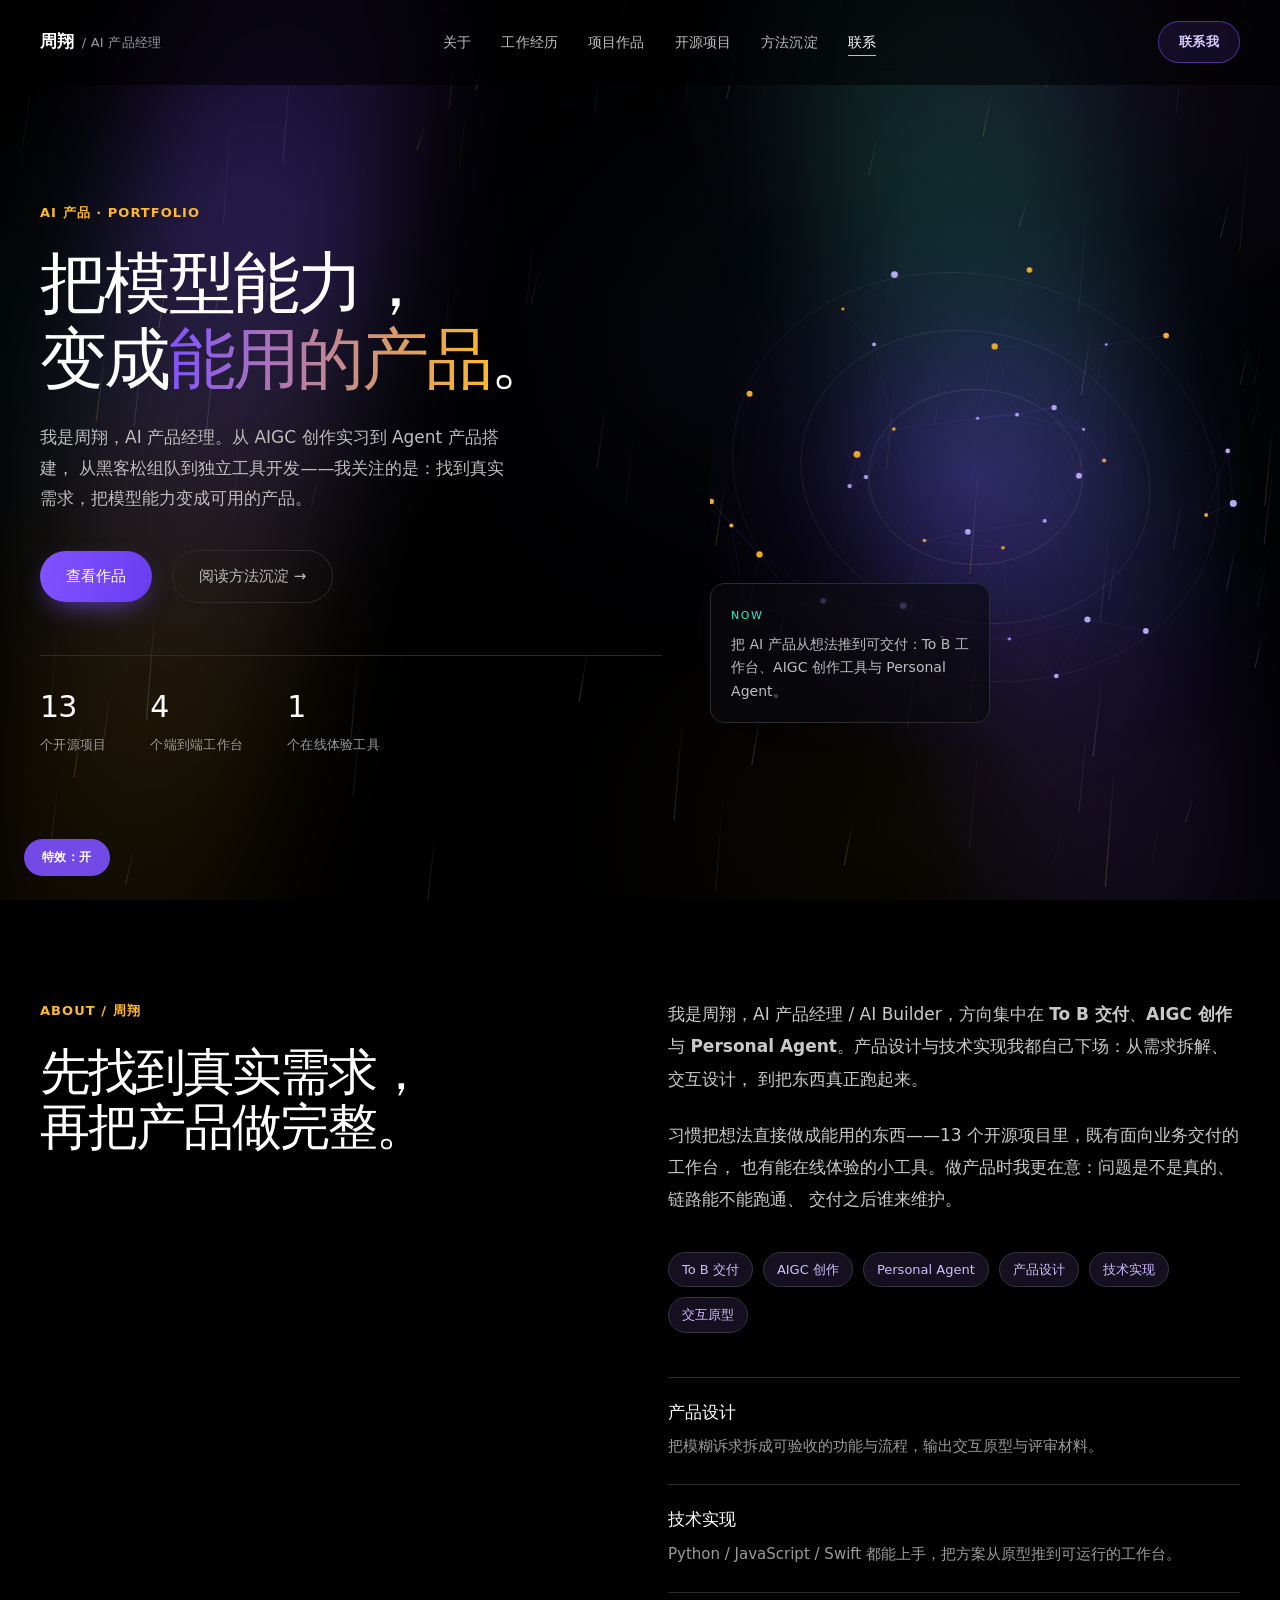
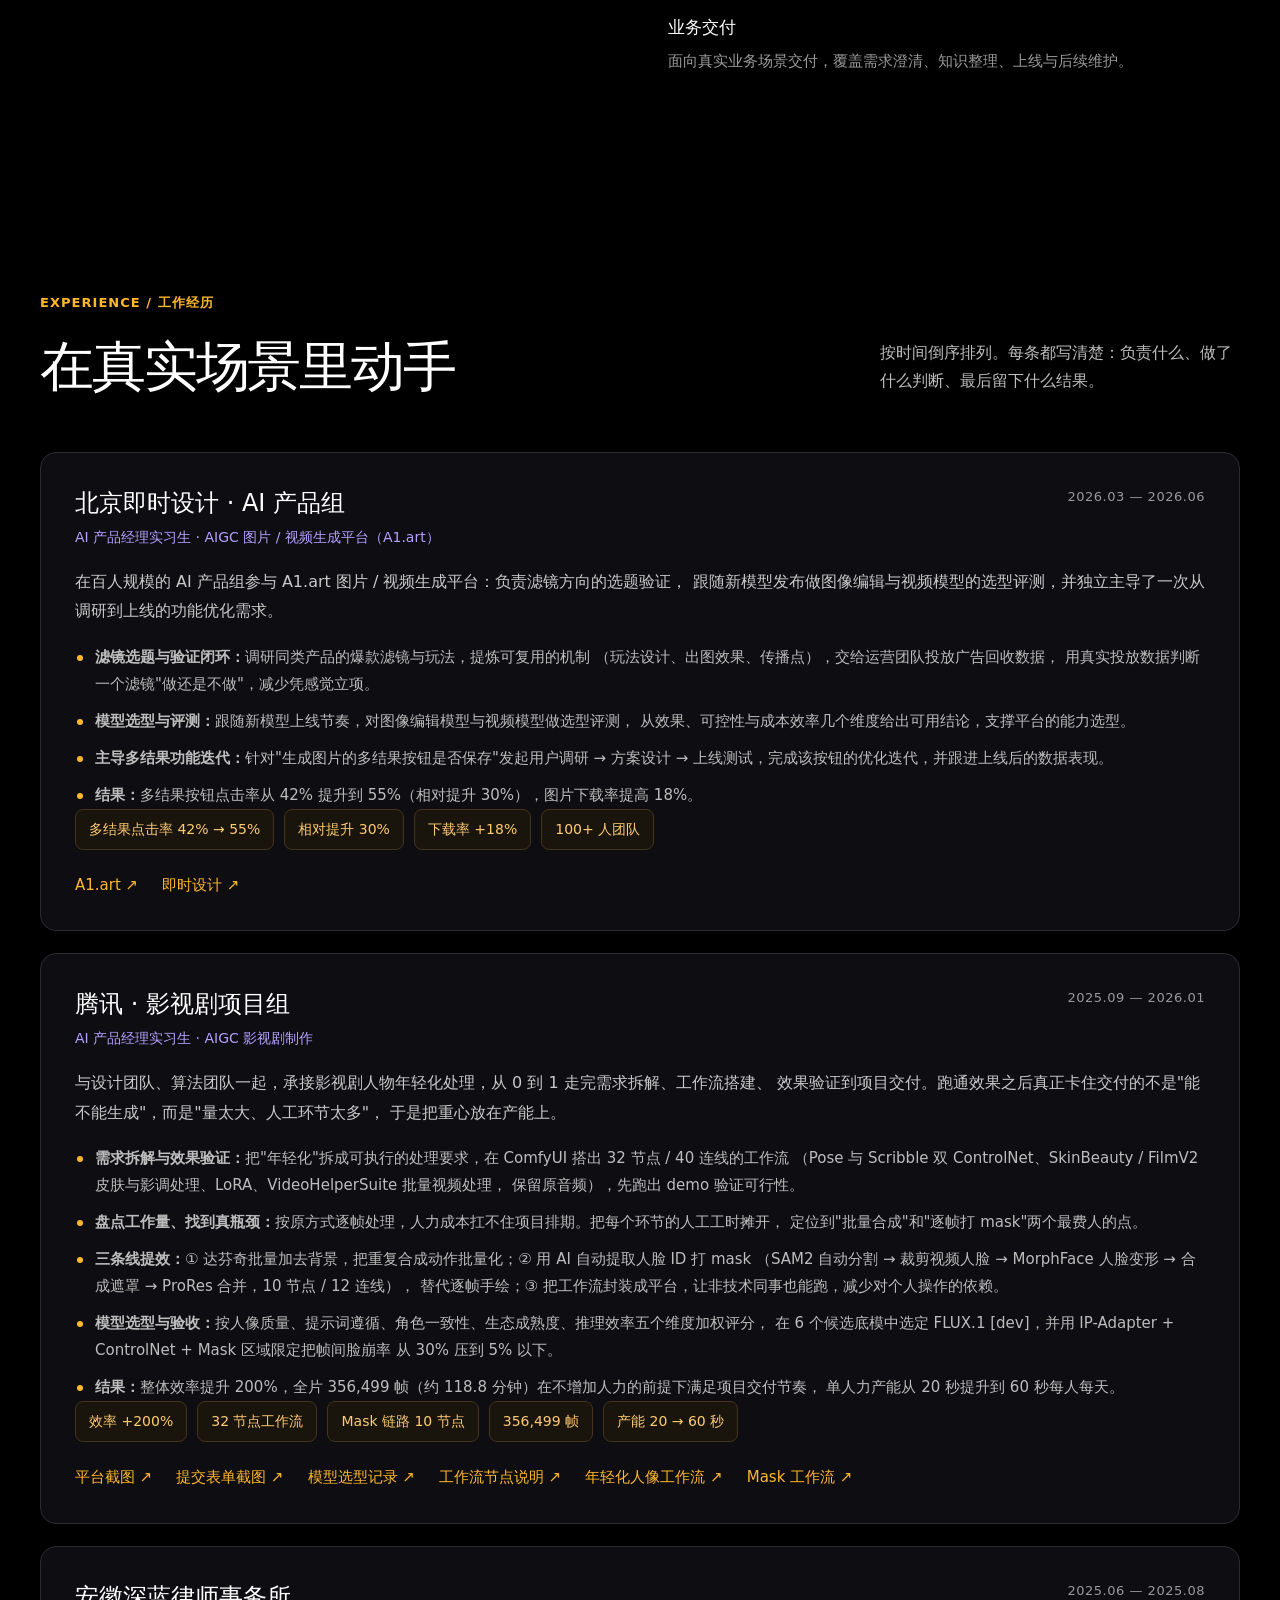
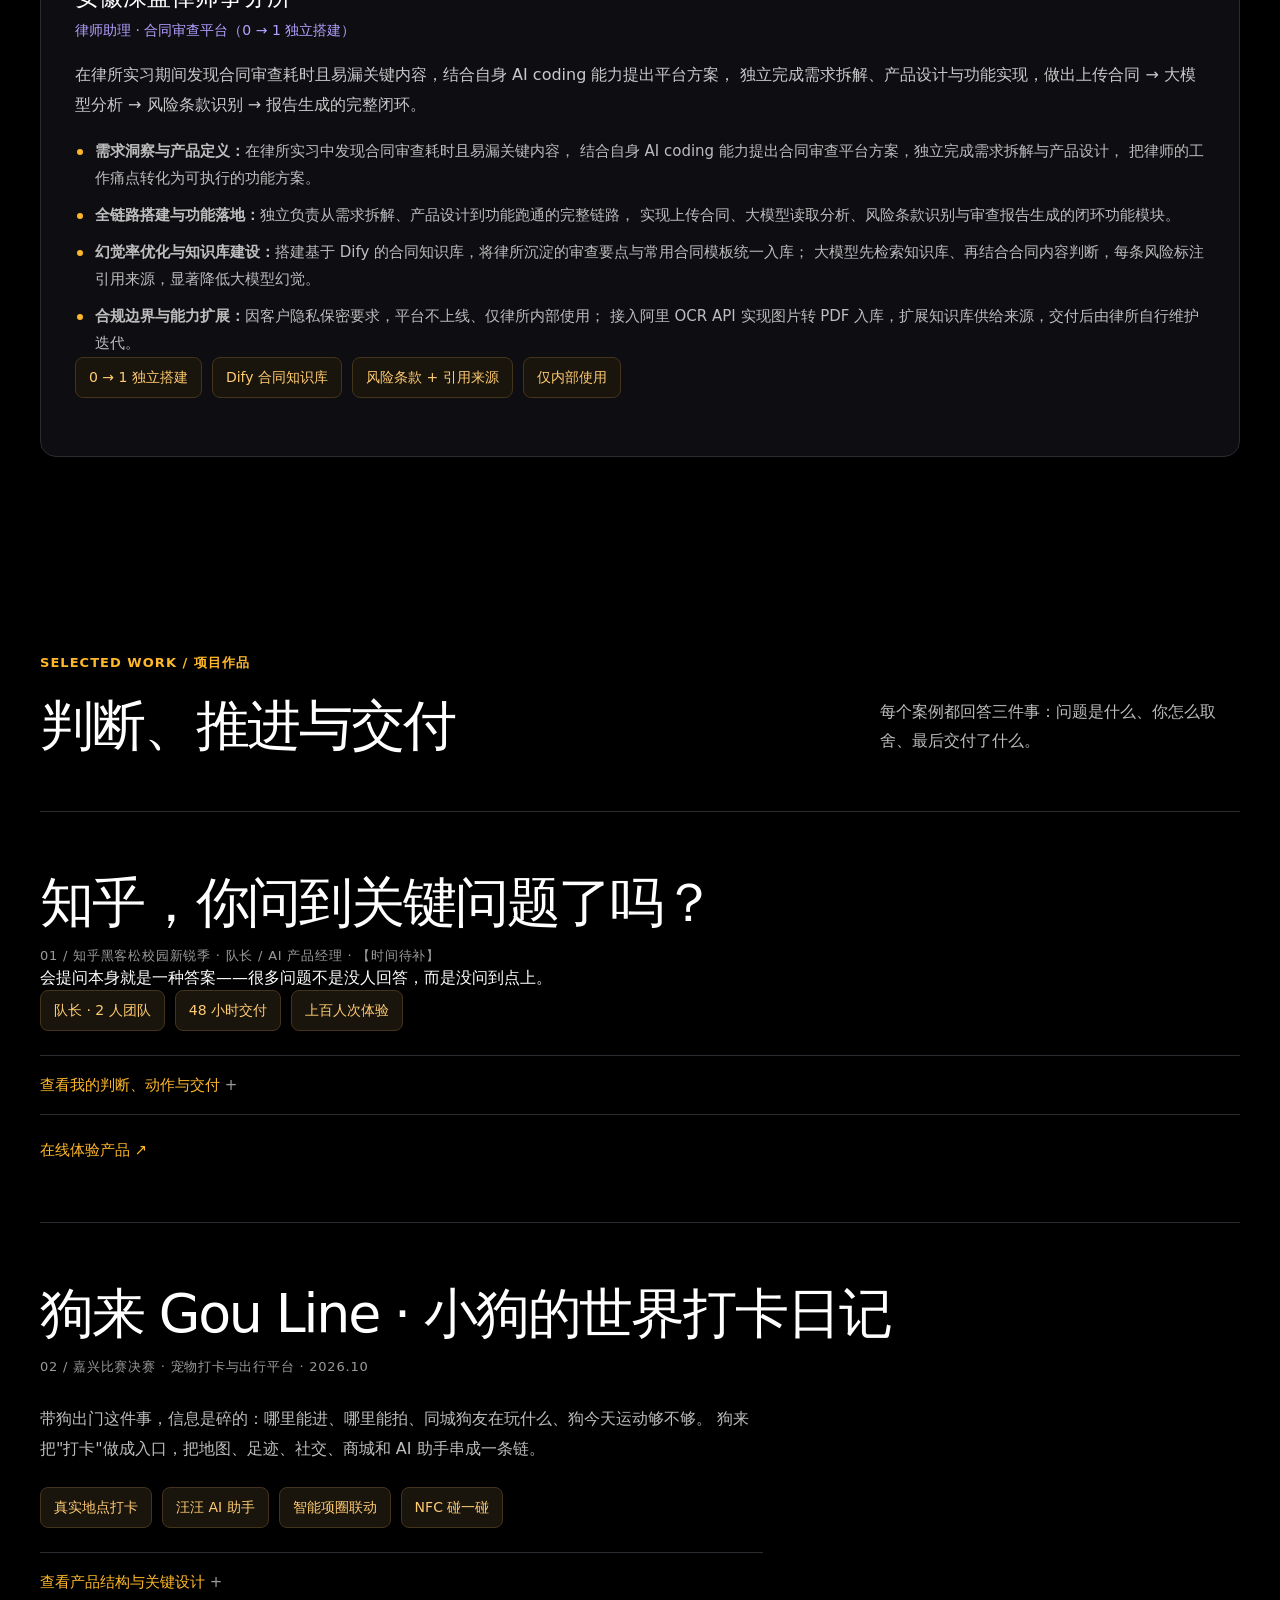
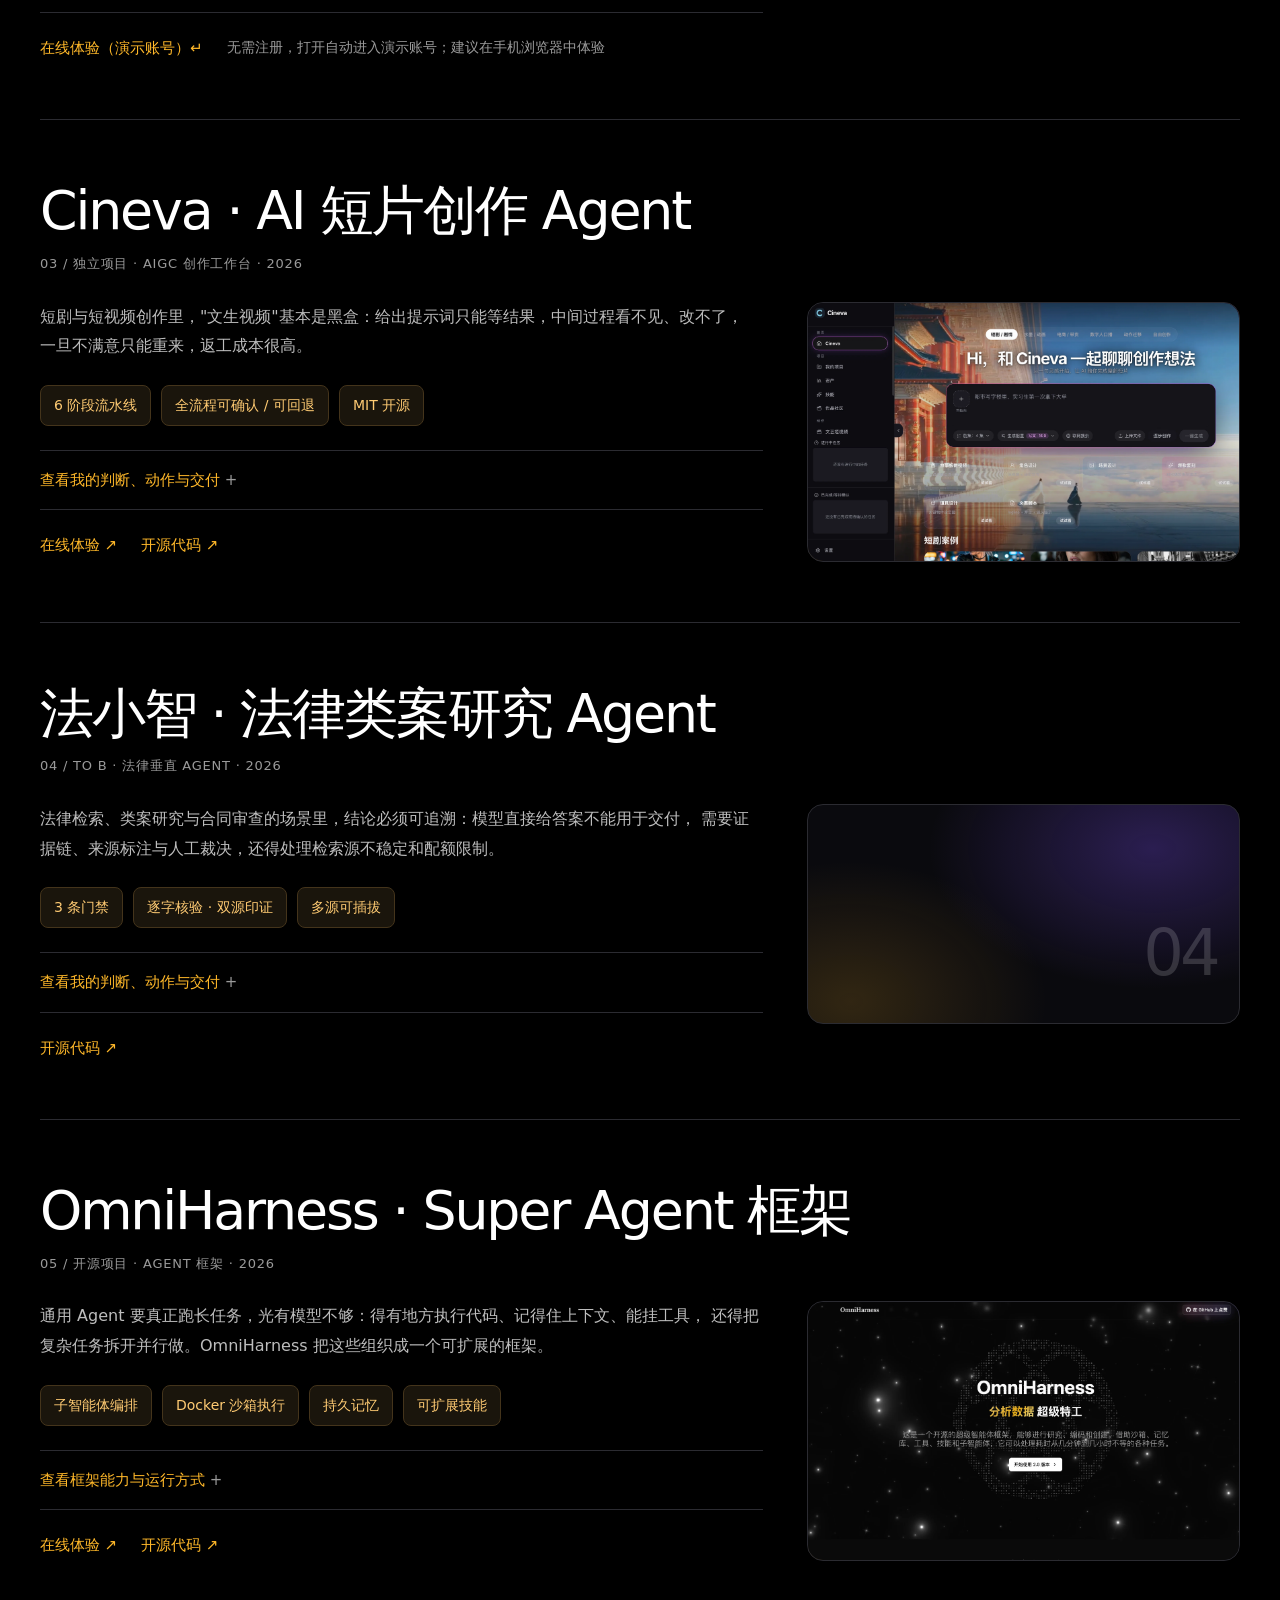
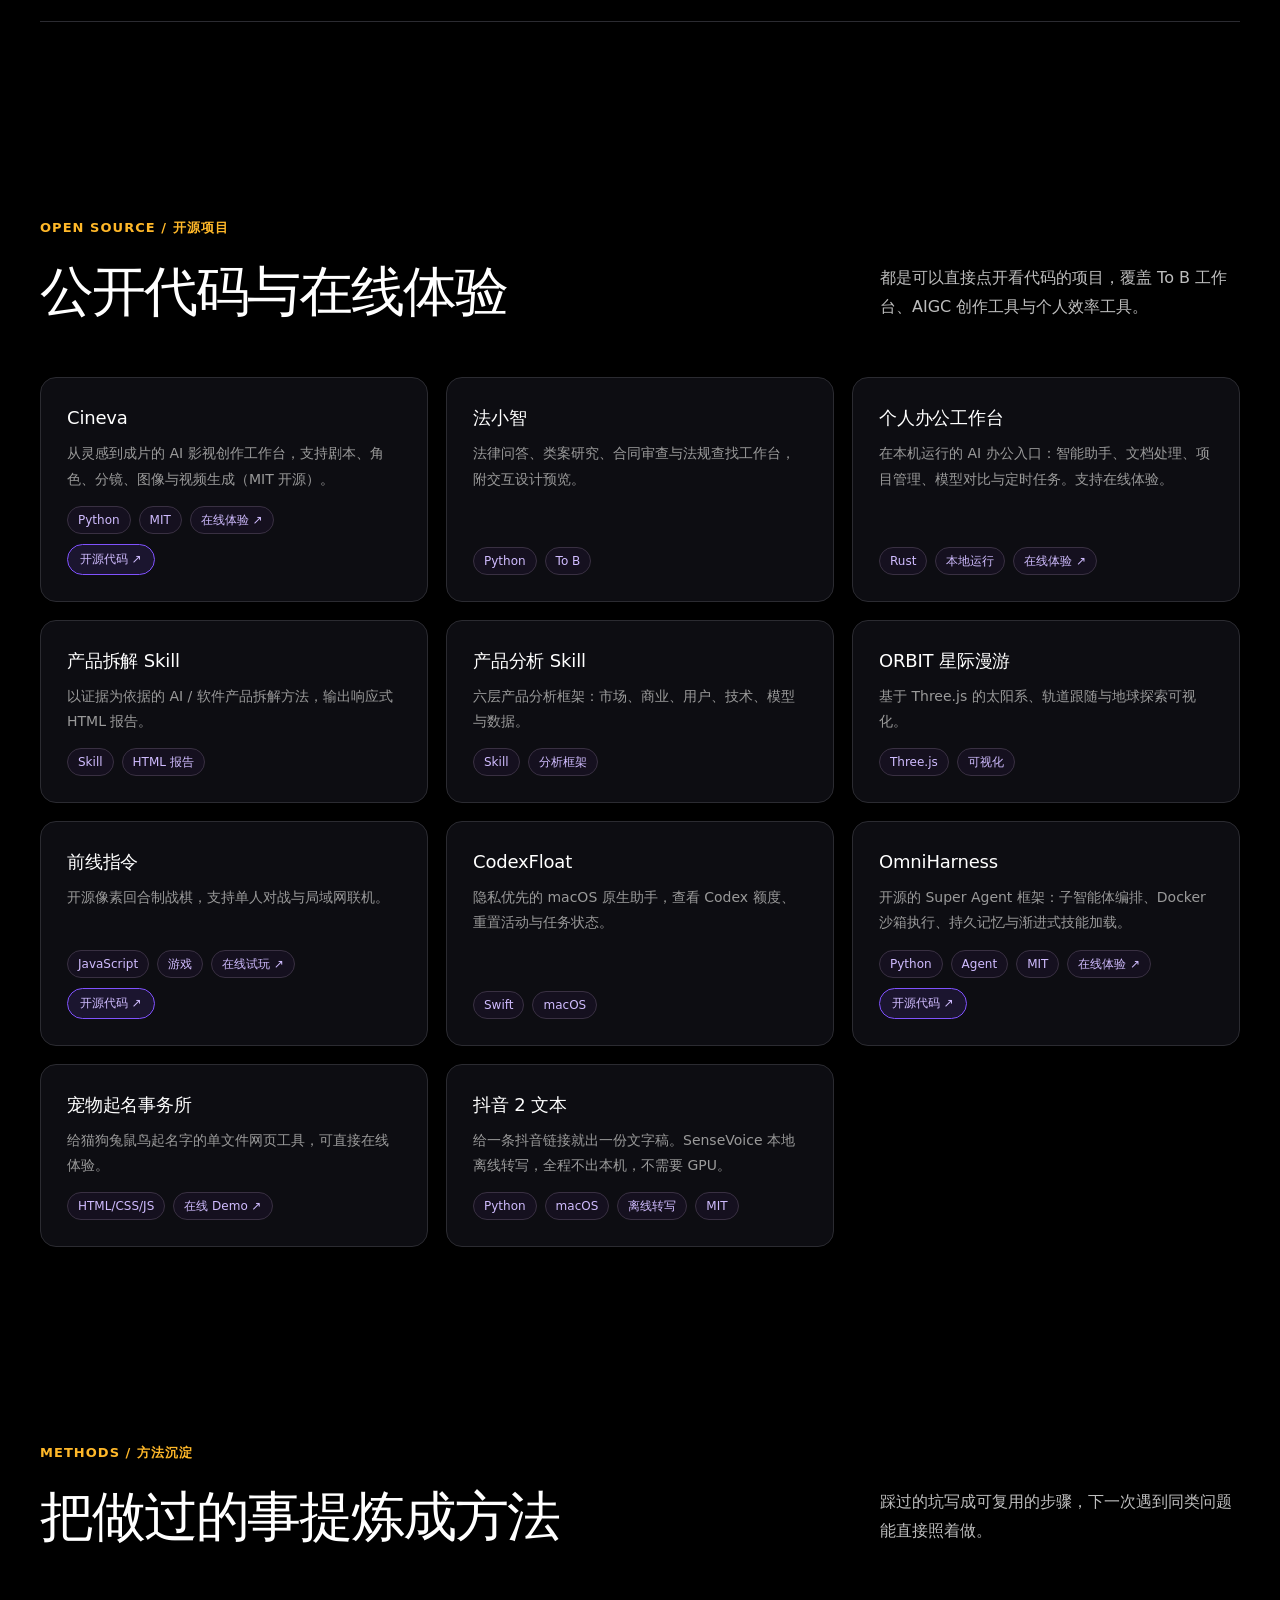
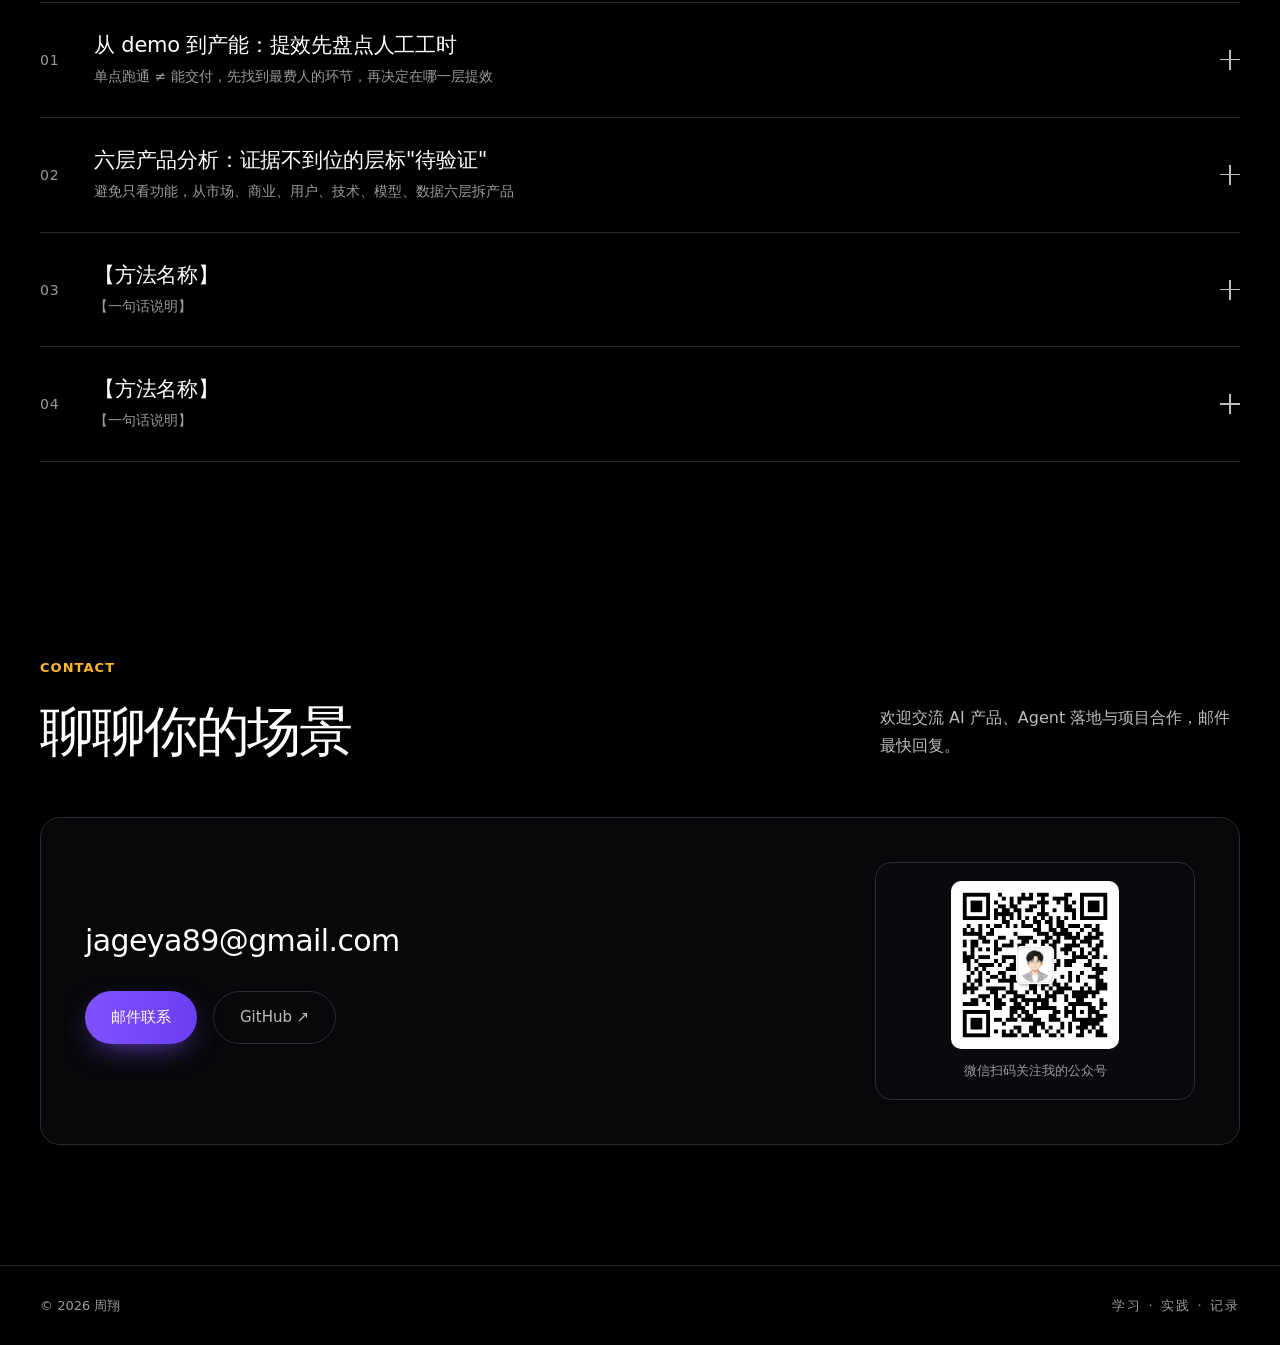
==== index.html @ 7b285800 "Cineva：接入线上体验地址并补充工作台截图 - 新增 assets/img/cineva-studio.webp（Cineva 工作台真实界面图） - 案例 03：空占位框替换为截图，链接增加「在" ====
<!DOCTYPE html>
<html lang="zh-CN">
<head>
<meta charset="UTF-8">
<meta name="viewport" content="width=device-width, initial-scale=1.0">
<!-- ↓ 替换：搜索引擎/分享卡片上的描述 -->
<meta name="description" content="周翔，AI 产品经理。腾讯影视剧项目组实习（AI 影视剧人物年轻化），从 AIGC 创作到 Agent 产品搭建，关注找到真实需求，把模型能力变成可用的产品。">
<title>周翔 | AI 产品经理 · AI 产品落地</title>
<link rel="icon" href="assets/img/favicon.svg" type="image/svg+xml">
<link rel="stylesheet" href="assets/css/style.css">
</head>
<body>

<!-- 背景层：极光光晕 → 静态渐变 → 雨丝 → 鼠标光斑 -->
<canvas id="aurora-canvas" aria-hidden="true"></canvas>
<div class="bg-glow" aria-hidden="true"></div>
<canvas id="rain-canvas" aria-hidden="true"></canvas>
<div class="cursor-glow" aria-hidden="true"></div>

<div class="site">

  <!-- ==================== 顶部导航 ==================== -->
  <header class="site-header" id="site-header">
    <nav class="container nav">
      <a class="brand" href="#top">
        <span class="brand-name">周翔</span>
        <span class="brand-role">/ AI 产品经理</span>
      </a>

      <ul class="nav-links" id="nav-links">
        <li><a href="#about">关于</a></li>
        <li><a href="#experience">工作经历</a></li>
        <li><a href="#projects">项目作品</a></li>
        <li><a href="#opensource">开源项目</a></li>
        <li><a href="#notes">方法沉淀</a></li>
        <li><a href="#contact">联系</a></li>
      </ul>

      <a class="nav-cta" href="#contact">联系我</a>

      <button class="menu-toggle" id="menu-toggle" aria-label="打开菜单" aria-expanded="false">
        <span></span><span></span><span></span>
      </button>
    </nav>
  </header>

  <main class="container" id="top">

    <!-- ==================== 首屏 ==================== -->
    <section class="hero">
      <div class="hero-copy">
        <!-- ↓ 替换：小标签，一般写你的方向 -->
        <span class="eyebrow">AI 产品 · PORTFOLIO</span>

        <!-- ↓ 替换：主标题。用 <span class="grad"> 包住想强调的词 -->
        <h1 class="display">把模型能力，<br>变成<span class="grad">能用的产品</span>。</h1>

        <!-- ↓ 替换：一句话自我介绍（3 行以内最好） -->
        <p class="lead">
          我是周翔，AI 产品经理。从 AIGC 创作实习到 Agent 产品搭建，
          从黑客松组队到独立工具开发——我关注的是：找到真实需求，把模型能力变成可用的产品。
        </p>

        <div class="hero-actions">
          <a class="btn btn-primary" href="#projects">查看作品</a>
          <a class="btn btn-ghost" href="#notes">阅读方法沉淀 →</a>
        </div>

        <dl class="hero-stats">
          <div><dt>13</dt><dd>个开源项目</dd></div>
          <div><dt>4</dt><dd>个端到端工作台</dd></div>
          <div><dt>1</dt><dd>个在线体验工具</dd></div>
        </dl>

      </div>

      <div class="hero-visual">
        <canvas id="hero-canvas" aria-label="动态装饰图形"></canvas>
        <div class="hero-card">
          <span class="hero-card-label">Now</span>
          <p>把 AI 产品从想法推到可交付：To B 工作台、AIGC 创作工具与 Personal Agent。</p>
        </div>
      </div>
    </section>

    <!-- ==================== 关于 ==================== -->
    <section id="about" class="section">
      <div class="about-grid">
        <div>
          <span class="eyebrow">About / 周翔</span>
          <h2 class="display">先找到真实需求，<br>再把产品做完整。</h2>
        </div>

        <div class="about-body">
          <!-- ↓ 替换：2–3 段自我介绍 -->
          <p>
            我是周翔，AI 产品经理 / AI Builder，方向集中在 <strong>To B 交付</strong>、<strong>AIGC 创作</strong>
            与 <strong>Personal Agent</strong>。产品设计与技术实现我都自己下场：从需求拆解、交互设计，
            到把东西真正跑起来。
          </p>
          <p>
            习惯把想法直接做成能用的东西——13 个开源项目里，既有面向业务交付的工作台，
            也有能在线体验的小工具。做产品时我更在意：问题是不是真的、链路能不能跑通、
            交付之后谁来维护。
          </p>

          <!-- ↓ 替换：技能标签 -->
          <div class="skill-tags">
            <span>To B 交付</span>
            <span>AIGC 创作</span>
            <span>Personal Agent</span>
            <span>产品设计</span>
            <span>技术实现</span>
            <span>交互原型</span>
          </div>

          <div class="about-items">
            <article class="about-item">
              <h3>产品设计</h3>
              <p>把模糊诉求拆成可验收的功能与流程，输出交互原型与评审材料。</p>
            </article>
            <article class="about-item">
              <h3>技术实现</h3>
              <p>Python / JavaScript / Swift 都能上手，把方案从原型推到可运行的工作台。</p>
            </article>
            <article class="about-item">
              <h3>业务交付</h3>
              <p>面向真实业务场景交付，覆盖需求澄清、知识整理、上线与后续维护。</p>
            </article>
          </div>
        </div>
      </div>
    </section>

    <!-- ==================== 工作经历 ==================== -->
    <section id="experience" class="section">
      <div class="section-heading">
        <div>
          <span class="eyebrow">Experience / 工作经历</span>
          <h2 class="display" id="experience-title">在真实场景里动手</h2>
        </div>
        <p>按时间倒序排列。每条都写清楚：负责什么、做了什么判断、最后留下什么结果。</p>
      </div>

      <div class="timeline">
        <!-- ↓ 复制一个 .experience-card 就是新增一段经历 -->


        <article class="experience-card reveal">
          <div class="experience-top">
            <div>
              <h3>北京即时设计 · AI 产品组</h3>
              <span class="role-label">AI 产品经理实习生 · AIGC 图片 / 视频生成平台（A1.art）</span>
            </div>
            <span class="period">2026.03 — 2026.06</span>
          </div>
          <p>
            在百人规模的 AI 产品组参与 A1.art 图片 / 视频生成平台：负责滤镜方向的选题验证，
            跟随新模型发布做图像编辑与视频模型的选型评测，并独立主导了一次从调研到上线的功能优化需求。
          </p>
          <ul class="bullet-list">
            <li><b>滤镜选题与验证闭环：</b>调研同类产品的爆款滤镜与玩法，提炼可复用的机制
              （玩法设计、出图效果、传播点），交给运营团队投放广告回收数据，
              用真实投放数据判断一个滤镜"做还是不做"，减少凭感觉立项。</li>
            <li><b>模型选型与评测：</b>跟随新模型上线节奏，对图像编辑模型与视频模型做选型评测，
              从效果、可控性与成本效率几个维度给出可用结论，支撑平台的能力选型。</li>
            <li><b>主导多结果功能迭代：</b>针对"生成图片的多结果按钮是否保存"发起用户调研 →
              方案设计 → 上线测试，完成该按钮的优化迭代，并跟进上线后的数据表现。</li>
            <li><b>结果：</b>多结果按钮点击率从 42% 提升到 55%（相对提升 30%），图片下载率提高 18%。</li>
          </ul>
          <div class="case-metrics">
            <span>多结果点击率 42% → 55%</span>
            <span>相对提升 30%</span>
            <span>下载率 +18%</span>
            <span>100+ 人团队</span>
          </div>
          <div class="project-links">
            <a href="https://a1.art" target="_blank" rel="noopener">A1.art ↗</a>
            <a href="https://js.design" target="_blank" rel="noopener">即时设计 ↗</a>
          </div>
        </article>

        <article class="experience-card reveal">
          <div class="experience-top">
            <div>
              <h3>腾讯 · 影视剧项目组</h3>
              <span class="role-label">AI 产品经理实习生 · AIGC 影视剧制作</span>
            </div>
            <span class="period">2025.09 — 2026.01</span>
          </div>
          <p>
            与设计团队、算法团队一起，承接影视剧人物年轻化处理，从 0 到 1 走完需求拆解、工作流搭建、
            效果验证到项目交付。跑通效果之后真正卡住交付的不是"能不能生成"，而是"量太大、人工环节太多"，
            于是把重心放在产能上。
          </p>
          <ul class="bullet-list">
            <li><b>需求拆解与效果验证：</b>把"年轻化"拆成可执行的处理要求，在 ComfyUI 搭出 32 节点 / 40 连线的工作流
              （Pose 与 Scribble 双 ControlNet、SkinBeauty / FilmV2 皮肤与影调处理、LoRA、VideoHelperSuite 批量视频处理，
              保留原音频），先跑出 demo 验证可行性。</li>
            <li><b>盘点工作量、找到真瓶颈：</b>按原方式逐帧处理，人力成本扛不住项目排期。把每个环节的人工工时摊开，
              定位到"批量合成"和"逐帧打 mask"两个最费人的点。</li>
            <li><b>三条线提效：</b>① 达芬奇批量加去背景，把重复合成动作批量化；② 用 AI 自动提取人脸 ID 打 mask
              （SAM2 自动分割 → 裁剪视频人脸 → MorphFace 人脸变形 → 合成遮罩 → ProRes 合并，10 节点 / 12 连线），
              替代逐帧手绘；③ 把工作流封装成平台，让非技术同事也能跑，减少对个人操作的依赖。</li>
            <li><b>模型选型与验收：</b>按人像质量、提示词遵循、角色一致性、生态成熟度、推理效率五个维度加权评分，
              在 6 个候选底模中选定 FLUX.1 [dev]，并用 IP-Adapter + ControlNet + Mask 区域限定把帧间脸崩率
              从 30% 压到 5% 以下。</li>
            <li><b>结果：</b>整体效率提升 200%，全片 356,499 帧（约 118.8 分钟）在不增加人力的前提下满足项目交付节奏，
              单人力产能从 20 秒提升到 60 秒每人每天。</li>
          </ul>
          <div class="case-metrics">
            <span>效率 +200%</span>
            <span>32 节点工作流</span>
            <span>Mask 链路 10 节点</span>
            <span>356,499 帧</span>
            <span>产能 20 → 60 秒</span>
          </div>
          <div class="project-links">
            <a href="assets/img/platform-task-list.png" target="_blank" rel="noopener">平台截图 ↗</a>
            <a href="assets/img/platform-ai-portrait-form.png" target="_blank" rel="noopener">提交表单截图 ↗</a>
            <a href="workflows/model-selection.html" target="_blank" rel="noopener">模型选型记录 ↗</a>
            <a href="workflows/portrait-workflow-nodes.html" target="_blank" rel="noopener">工作流节点说明 ↗</a>
            <a href="workflows/youth-portrait-workflow.html" target="_blank" rel="noopener">年轻化人像工作流 ↗</a>
            <a href="workflows/face-mask-workflow.html" target="_blank" rel="noopener">Mask 工作流 ↗</a>
          </div>
        </article>

        <article class="experience-card reveal">
          <div class="experience-top">
            <div>
              <h3>安徽深蓝律师事务所</h3>
              <span class="role-label">律师助理 · 合同审查平台（0 → 1 独立搭建）</span>
            </div>
            <span class="period">2025.06 — 2025.08</span>
          </div>
          <p>
            在律所实习期间发现合同审查耗时且易漏关键内容，结合自身 AI coding 能力提出平台方案，
            独立完成需求拆解、产品设计与功能实现，做出上传合同 → 大模型分析 → 风险条款识别 → 报告生成的完整闭环。
          </p>
          <ul class="bullet-list">
            <li><b>需求洞察与产品定义：</b>在律所实习中发现合同审查耗时且易漏关键内容，
              结合自身 AI coding 能力提出合同审查平台方案，独立完成需求拆解与产品设计，
              把律师的工作痛点转化为可执行的功能方案。</li>
            <li><b>全链路搭建与功能落地：</b>独立负责从需求拆解、产品设计到功能跑通的完整链路，
              实现上传合同、大模型读取分析、风险条款识别与审查报告生成的闭环功能模块。</li>
            <li><b>幻觉率优化与知识库建设：</b>搭建基于 Dify 的合同知识库，将律所沉淀的审查要点与常用合同模板统一入库；
              大模型先检索知识库、再结合合同内容判断，每条风险标注引用来源，显著降低大模型幻觉。</li>
            <li><b>合规边界与能力扩展：</b>因客户隐私保密要求，平台不上线、仅律所内部使用；
              接入阿里 OCR API 实现图片转 PDF 入库，扩展知识库供给来源，交付后由律所自行维护迭代。</li>
          </ul>
          <div class="case-metrics">
            <span>0 → 1 独立搭建</span>
            <span>Dify 合同知识库</span>
            <span>风险条款 + 引用来源</span>
            <span>仅内部使用</span>
          </div>
        </article>

      </div>
    </section>

    <!-- ==================== 项目作品 ==================== -->
    <section id="projects" class="section">
      <div class="section-heading">
        <div>
          <span class="eyebrow">Selected work / 项目作品</span>
          <h2 class="display" id="projects-title">判断、推进与交付</h2>
        </div>
        <p>每个案例都回答三件事：问题是什么、你怎么取舍、最后交付了什么。</p>
      </div>

      <div class="project-list">
        <!-- ↓ 复制一个 .project 就是新增一个案例 -->
        <!-- 展示型案例：大图 + 一句话 + 胶囊 + 折叠详情 -->
        <article class="project project--feature reveal" id="case-archive">
          <div class="feature-bg" aria-hidden="true"></div>
          <div class="feature-inner">
            <div class="feature-head">
              <div>
                <h3 class="project-title">知乎，你问到关键问题了吗？</h3>
                <span class="project-meta">01 / 知乎黑客松校园新锐季 · 队长 / AI 产品经理 · 【时间待补】</span>
              </div>
              <p class="feature-lead">
                会提问本身就是一种答案——很多问题不是没人回答，而是没问到点上。
              </p>
            </div>

            <div class="case-metrics">
              <span>队长 · 2 人团队</span>
              <span>48 小时交付</span>
              <span>上百人次体验</span>
            </div>

            <details class="project-detail">
              <summary>查看我的判断、动作与交付</summary>
              <div>
                <p><b>产品洞察与选题：</b>研究知乎的问答机制后发现问题：同一个问题下面躺着几十条回答，
                  但提问者要的答案常常不在里面。根因往往不是"别人答得不对"，而是提问本身没问到点子上——
                  问题不具体，回答就只能各说各的。于是把选题定为「会提问本身就是一种答案」，
                  标题直接把这句话问出来：知乎，你问到关键问题了吗？</p>

                <p><b>把洞察做成可玩的东西：</b>抽象的观点没法验证，所以落成一个能直接玩的互动叙事产品——
                  进现场之前先写下你的判断，再看现场（关键线索和日常物件混在一起），最后对照每个人的说法。
                  刻意砍掉分数、排行榜、"答对了"的红勾和自动整理线索：这里要的是认知上的不安，
                  不是考试与惊吓；而"要不要改口""要不要自己整理"本身就是玩家要做的判断。</p>

                <p><b>团队协作与交付：</b>作为队长组建 2 人团队，48 小时内完成从选题、产品定义、交互与
                  AI 对话设计到上线提交；对接主办方，负责评审组织与路演提交。</p>

                <p><b>成果：</b>产品上线后累计上百人次体验；完整接入知乎 OAuth，站内提交的结案会记为
                  "知乎登录用户结案"，可在调查记录台看到这个转化数——它不只是一个能看的展示页，
                  而是一个能带着知乎身份进来、并产生可统计行为的内容形态。</p>
              </div>
            </details>

            <div class="project-links">
              <a href="https://kanshan-archive-87534.app.workbuddy.host/" target="_blank" rel="noopener">在线体验产品 ↗</a>
            </div>

            <!-- ============================================================
                 照片墙（等照片来了再启用）
                 1. 把照片放进 assets/img/，建议命名 story-1.jpg / story-2.jpg …
                 2. 删掉下面这段的首尾注释符号，改掉文件名与说明文字即可
                 样式见 assets/css/style.css 里的 .photo-wall
            ============================================================
            <div class="photo-wall">
              <figure>
                <img src="assets/img/story-1.jpg" alt="现场照片 1" loading="lazy">
                <figcaption>【说明：现场演示 / 团队合影 / 作品界面】</figcaption>
              </figure>
              <figure>
                <img src="assets/img/story-2.jpg" alt="现场照片 2" loading="lazy">
                <figcaption>【说明】</figcaption>
              </figure>
              <figure>
                <img src="assets/img/story-3.jpg" alt="现场照片 3" loading="lazy">
                <figcaption>【说明】</figcaption>
              </figure>
            </div>
            -->
          </div>
        </article>

        <article class="project reveal" id="case-gouline">
          <div class="project-head">
            <h3 class="project-title">狗来 Gou Line · 小狗的世界打卡日记</h3>
            <span class="project-meta">02 / 嘉兴比赛决赛 · 宠物打卡与出行平台 · 2026.10</span>
          </div>

          <div class="project-grid">
            <div class="project-body">
              <p>
                带狗出门这件事，信息是碎的：哪里能进、哪里能拍、同城狗友在玩什么、狗今天运动够不够。
                狗来把"打卡"做成入口，把地图、足迹、社交、商城和 AI 助手串成一条链。
              </p>

              <div class="case-metrics">
                <span>真实地点打卡</span>
                <span>汪汪 AI 助手</span>
                <span>智能项圈联动</span>
                <span>NFC 碰一碰</span>
              </div>

              <details class="project-detail">
                <summary>查看产品结构与关键设计</summary>
                <div>
                  <p><b>打卡与足迹：</b>以真实地点为单位组织内容——在地图上定位、点亮打卡点，
                    每个点下沉淀小狗拍过的照片与视频，形成"小狗足迹相册"。
                    打卡产出的骨头积分用于升级，并有同城足迹榜与"温州全境小狗足迹榜"做竞争激励。</p>

                  <p><b>汪汪 AI 助手：</b>把 AI 放进养狗的实际问题里，而不是单做一个聊天框——
                    可以排路线、查地点、回答养狗急问（如误食怎么办），也能创建出行计划；
                    另有"行程判官"用来检查已有行程是否有硬伤（比如某段行程对狗不友好）。</p>

                  <p><b>AI 健康分析：</b>把项圈运动量、饮食记录与体重三条数据合起来生成今日健康报告——
                    记录越完整、分析越准。这一设计把"硬件采集 → 数据沉淀 → AI 结论"连成闭环，
                    而不是让 AI 凭空判断。</p>

                  <p><b>本地知识与可信来源：</b>接入了「永嘉私有知识库」，问永嘉景区须知、宠物政策时会
                    <b>附上原文出处</b>——针对"AI 说能带狗进景区、到了却被拦"这类真实风险做兜底。</p>

                  <p><b>社区与商城：</b>社区侧有推荐、社区精选、同城活动与"好朋狗"；商城侧覆盖智能硬件、
                    零食主粮、玩具出行、服饰装备与本地服务，并区分"狗来自营"与"商家精选"
                    （温州本地狗友店、支持到店自提），形成从内容到交易的闭环。</p>

                  <p><b>硬件联动：</b>智能项圈支持蓝牙配对、实时定位、一键寻宠（雷达定位）、
                    项圈发光与发声；小狗护照走 NFC「碰一碰」绑卡，降低硬件使用门槛。</p>
                </div>
              </details>

              <div class="project-links">
                <a href="http://124.223.156.127:63000/agent" target="_blank" rel="noopener">在线体验（演示账号）↵</a>
                <span class="project-note">无需注册，打开自动进入演示账号；建议在手机浏览器中体验</span>
              </div>
            </div>
          </div>
        </article>

        <article class="project reveal" id="case-cineva">
          <div class="project-head">
            <h3 class="project-title">Cineva · AI 短片创作 Agent</h3>
            <span class="project-meta">03 / 独立项目 · AIGC 创作工作台 · 2026</span>
          </div>

          <div class="project-grid">
            <div class="project-body">
              <p>
                短剧与短视频创作里，"文生视频"基本是黑盒：给出提示词只能等结果，中间过程看不见、改不了，
                一旦不满意只能重来，返工成本很高。
              </p>

              <div class="case-metrics">
                <span>6 阶段流水线</span>
                <span>全流程可确认 / 可回退</span>
                <span>MIT 开源</span>
              </div>

              <details class="project-detail">
                <summary>查看我的判断、动作与交付</summary>
                <div>
                  <p><b>问题定义：</b>不做单点式生成，而是做一条"生产线"——剧本策划 → 角色 / 场景设计 →
                    分镜规划 → 参考图生成 → 视频生成 → 后期剪辑，每一阶段都产出可查看、可确认、可修改、
                    可继续生成的中间资产。</p>
                  <p><b>关键动作：</b>用 Python 打通阶段之间的资产流转与状态管理，前端 Node.js；
                    模型服务由使用者自带 API Key，仓库不包含任何密钥、会话记录与生成产物；
                    文档中英双语，以 MIT 协议开源。</p>
                  <p><b>结果与复盘：</b>【待补：项目目前状态 / 跑通的成片数量 / 你自己最满意或最想改的一点】</p>
                </div>
              </details>

              <div class="project-links">
                <a href="https://cineva-studio.vercel.app/" target="_blank" rel="noopener">在线体验 ↗</a>
                <a href="https://github.com/1545468557/cineva" target="_blank" rel="noopener">开源代码 ↗</a>
              </div>
            </div>

            <div class="project-visual project-visual--shot">
              <img src="assets/img/cineva-studio.webp" alt="Cineva 工作台界面：左侧为项目、资产、技能与作品社区导航，中间是创作输入区与首帧图上传、剧集配置、生成比例等选项" loading="lazy">
            </div>
          </div>
        </article>

        <article class="project reveal" id="case-faxiaozhi">
          <div class="project-head">
            <h3 class="project-title">法小智 · 法律类案研究 Agent</h3>
            <span class="project-meta">04 / To B · 法律垂直 Agent · 2026</span>
          </div>

          <div class="project-grid">
            <div class="project-body">
              <p>
                法律检索、类案研究与合同审查的场景里，结论必须可追溯：模型直接给答案不能用于交付，
                需要证据链、来源标注与人工裁决，还得处理检索源不稳定和配额限制。
              </p>

              <div class="case-metrics">
                <span>3 条门禁</span>
                <span>逐字核验 · 双源印证</span>
                <span>多源可插拔</span>
              </div>

              <details class="project-detail">
                <summary>查看我的判断、动作与交付</summary>
                <div>
                  <p><b>问题定义：</b>把"可核验"当成产品底线——逐字核验、双源印证、来源冲突交人工裁决；
                    主路径从"检索为主"改为"用户自带材料为主、检索为辅"，避免把不确定性包装成结论。</p>
                  <p><b>关键动作：</b>搭 Harness 内核 + 三条门禁 + 类案研究链路 + 最小验收界面；
                    补降级矩阵与稳定性实测、重试闭环、本地依据库（法条 / 判例命中复用、逐字核验）；
                    设计动态追问——每次只问一个关键情况、最多三轮、可跳过，并说明未知情况对结论的限制。</p>
                  <p><b>结果与复盘：</b>【待补：例如完成的阶段范围（2-1 ~ 2-4）、Word 模板产出、跑通多少份真实材料】</p>
                </div>
              </details>

              <div class="project-links">
                <a href="https://github.com/1545468557/faxiaozhi" target="_blank" rel="noopener">开源代码 ↗</a>
              </div>
            </div>

            <div class="project-visual" aria-hidden="true">
              <span class="visual-index">04</span>
            </div>
          </div>
        </article>

        <article class="project reveal" id="case-omniharness">
          <div class="project-head">
            <h3 class="project-title">OmniHarness · Super Agent 框架</h3>
            <span class="project-meta">05 / 开源项目 · Agent 框架 · 2026</span>
          </div>

          <div class="project-grid">
            <div class="project-body">
              <p>
                通用 Agent 要真正跑长任务，光有模型不够：得有地方执行代码、记得住上下文、能挂工具，
                还得把复杂任务拆开并行做。OmniHarness 把这些组织成一个可扩展的框架。
              </p>

              <div class="case-metrics">
                <span>子智能体编排</span>
                <span>Docker 沙箱执行</span>
                <span>持久记忆</span>
                <span>可扩展技能</span>
              </div>

              <details class="project-detail">
                <summary>查看框架能力与运行方式</summary>
                <div>
                  <p><b>子智能体编排：</b>把一个大任务拆成多个子智能体分头执行再汇总，
                    适合耗时从几分钟到几小时不等的任务；主流程负责调度与结果整合。</p>

                  <p><b>沙箱执行环境：</b>给 Agent 一个"自己的电脑"——可在隔离的 Docker 容器里执行命令、
                    管理文件、跑长时间任务。推荐用 All-in-One Sandbox，把浏览器、Shell、文件系统、
                    MCP 与 VSCode Server 合并进单个容器，做到隔离、安全、可持久、可挂载文件系统。</p>

                  <p><b>持久记忆：</b>跨会话保留上下文，让长任务不必每轮重新建立背景。</p>

                  <p><b>渐进式技能加载：</b>技能按需加载——只加载当前这一步需要的，避免一次性把所有能力塞进上下文。
                    既可以扩展自己的技能文件，也可以直接用内置技能库。</p>

                  <p><b>技术组成：</b>后端 Python 3.12+，前端 Node.js 22+，MIT 协议开源；
                    提供 Docker 部署与 Makefile 一键流程，文档含中、英、日、法、俄多语言版本。</p>
                </div>
              </details>

              <div class="project-links">
                <a href="https://omni-harness-nu.vercel.app/" target="_blank" rel="noopener">在线体验 ↗</a>
                <a href="https://github.com/1545468557/omni-harness" target="_blank" rel="noopener">开源代码 ↗</a>
              </div>
            </div>

            <div class="project-visual project-visual--shot">
              <img src="assets/img/omni-harness.png" alt="OmniHarness 官网首页：暗色星空背景下的品牌标识与「分析数据 超级特工」标语" loading="lazy">
            </div>
          </div>
        </article>
      </div>
    </section>


    <!-- ==================== 开源项目 ==================== -->
    <section id="opensource" class="section">
      <div class="section-heading">
        <div>
          <span class="eyebrow">Open source / 开源项目</span>
          <h2 class="display" id="opensource-title">公开代码与在线体验</h2>
        </div>
        <p>都是可以直接点开看代码的项目，覆盖 To B 工作台、AIGC 创作工具与个人效率工具。</p>
      </div>

      <div class="resource-grid">
        <!-- ↓ 复制一个 .resource-card 就是新增一个开源项目 -->
        <div class="resource-card resource-card-split reveal">
          <a class="resource-card-main" href="https://cineva-studio.vercel.app/" target="_blank" rel="noopener">
            <h3>Cineva</h3>
            <p>从灵感到成片的 AI 影视创作工作台，支持剧本、角色、分镜、图像与视频生成（MIT 开源）。</p>
            <span class="resource-meta"><em>Python</em><em>MIT</em><em>在线体验 ↗</em></span>
          </a>
          <a class="resource-card-extra" href="https://github.com/1545468557/cineva" target="_blank" rel="noopener">开源代码 ↗</a>
        </div>

        <a class="resource-card reveal" href="https://github.com/1545468557/faxiaozhi" target="_blank" rel="noopener">
          <h3>法小智</h3>
          <p>法律问答、类案研究、合同审查与法规查找工作台，附交互设计预览。</p>
          <span class="resource-meta"><em>Python</em><em>To B</em></span>
        </a>

        <a class="resource-card reveal" href="https://vercel-workbench-site.vercel.app" target="_blank" rel="noopener">
          <h3>个人办公工作台</h3>
          <p>在本机运行的 AI 办公入口：智能助手、文档处理、项目管理、模型对比与定时任务。支持在线体验。</p>
          <span class="resource-meta"><em>Rust</em><em>本地运行</em><em>在线体验 ↗</em></span>
        </a>

        <a class="resource-card reveal" href="https://github.com/1545468557/product-deconstruction-skill" target="_blank" rel="noopener">
          <h3>产品拆解 Skill</h3>
          <p>以证据为依据的 AI / 软件产品拆解方法，输出响应式 HTML 报告。</p>
          <span class="resource-meta"><em>Skill</em><em>HTML 报告</em></span>
        </a>

        <a class="resource-card reveal" href="https://github.com/1545468557/product-analysis-skill" target="_blank" rel="noopener">
          <h3>产品分析 Skill</h3>
          <p>六层产品分析框架：市场、商业、用户、技术、模型与数据。</p>
          <span class="resource-meta"><em>Skill</em><em>分析框架</em></span>
        </a>

        <a class="resource-card reveal" href="https://github.com/1545468557/orbit-explorer" target="_blank" rel="noopener">
          <h3>ORBIT 星际漫游</h3>
          <p>基于 Three.js 的太阳系、轨道跟随与地球探索可视化。</p>
          <span class="resource-meta"><em>Three.js</em><em>可视化</em></span>
        </a>

        <div class="resource-card resource-card-split reveal">
          <a class="resource-card-main" href="https://field-command-tactics.app.workbuddy.host/" target="_blank" rel="noopener">
            <h3>前线指令</h3>
            <p>开源像素回合制战棋，支持单人对战与局域网联机。</p>
            <span class="resource-meta"><em>JavaScript</em><em>游戏</em><em>在线试玩 ↗</em></span>
          </a>
          <a class="resource-card-extra" href="https://github.com/1545468557/field-command" target="_blank" rel="noopener">开源代码 ↗</a>
        </div>

        <a class="resource-card reveal" href="https://github.com/1545468557/CodexFloat" target="_blank" rel="noopener">
          <h3>CodexFloat</h3>
          <p>隐私优先的 macOS 原生助手，查看 Codex 额度、重置活动与任务状态。</p>
          <span class="resource-meta"><em>Swift</em><em>macOS</em></span>
        </a>

        <div class="resource-card resource-card-split reveal">
          <a class="resource-card-main" href="https://omni-harness-nu.vercel.app/" target="_blank" rel="noopener">
            <h3>OmniHarness</h3>
            <p>开源的 Super Agent 框架：子智能体编排、Docker 沙箱执行、持久记忆与渐进式技能加载。</p>
            <span class="resource-meta"><em>Python</em><em>Agent</em><em>MIT</em><em>在线体验 ↗</em></span>
          </a>
          <a class="resource-card-extra" href="https://github.com/1545468557/omni-harness" target="_blank" rel="noopener">开源代码 ↗</a>
        </div>

        <a class="resource-card reveal" href="https://pet-name-studio.vercel.app" target="_blank" rel="noopener">
          <h3>宠物起名事务所</h3>
          <p>给猫狗兔鼠鸟起名字的单文件网页工具，可直接在线体验。</p>
          <span class="resource-meta"><em>HTML/CSS/JS</em><em>在线 Demo ↗</em></span>
        </a>

        <a class="resource-card reveal" href="https://github.com/1545468557/douyin2text" target="_blank" rel="noopener">
          <h3>抖音 2 文本</h3>
          <p>给一条抖音链接就出一份文字稿。SenseVoice 本地离线转写，全程不出本机，不需要 GPU。</p>
          <span class="resource-meta"><em>Python</em><em>macOS</em><em>离线转写</em><em>MIT</em></span>
        </a>
      </div>
    </section>

    <!-- ==================== 方法沉淀 ==================== -->
    <section id="notes" class="section">
      <div class="section-heading">
        <div>
          <span class="eyebrow">Methods / 方法沉淀</span>
          <h2 class="display" id="notes-title">把做过的事提炼成方法</h2>
        </div>
        <p>踩过的坑写成可复用的步骤，下一次遇到同类问题能直接照着做。</p>
      </div>

      <div class="note-list">
        <!-- ↓ 复制一个 .note 就是新增一条方法 -->
        <article class="note reveal">
          <button class="note-head" aria-expanded="false">
            <span class="note-index">01</span>
            <span class="note-title">
              <strong>从 demo 到产能：提效先盘点人工工时</strong>
              <em>单点跑通 ≠ 能交付，先找到最费人的环节，再决定在哪一层提效</em>
            </span>
            <span class="note-toggle" aria-hidden="true"></span>
          </button>
          <div class="note-content">
            <div>
              <p><b>步骤：</b>跑通单点 demo → 按镜头 / 任务量盘点每个环节的人工工时 → 把环节归到三层
                （批处理 / AI 自动化 / 平台化）→ 用交付节奏反推先做哪一层。</p>
              <p><b>三层杠杆：</b>批处理解决"重复动作"（如达芬奇批量去背景）；AI 自动化解决"逐帧判断"
                （如自动提取人脸 ID 打 mask）；平台化解决"只有一个人会做"（把工作流封装成平台，让同事也能跑）。</p>
              <p><b>适用边界：</b>量小、一次性的任务不值得平台化；提效之前必须先固定效果标准，
                否则省下来的时间会花在返工上。</p>
            </div>
          </div>
        </article>

        <article class="note reveal">
          <button class="note-head" aria-expanded="false">
            <span class="note-index">02</span>
            <span class="note-title">
              <strong>六层产品分析：证据不到位的层标"待验证"</strong>
              <em>避免只看功能，从市场、商业、用户、技术、模型、数据六层拆产品</em>
            </span>
            <span class="note-toggle" aria-hidden="true"></span>
          </button>
          <div class="note-content">
            <div>
              <p><b>步骤：</b>先收集证据（文档、界面、数据、公开资料）→ 市场 → 商业 → 用户 → 技术 → 模型 →
                数据，逐层给结论 → 输出可分享的报告。</p>
              <p><b>核心约束：</b>每一层的结论都要能指回证据；证据不足的层明确标注"待验证"，
                不拿推测当结论。</p>
              <p><b>适用边界：</b>适合做竞品与自有产品的结构化拆解，不适合用来做需要快速拍板的决策。</p>
              <div class="project-links">
                <a href="https://github.com/1545468557/product-analysis-skill" target="_blank" rel="noopener">查看六层分析 Skill ↗</a>
                <a href="https://github.com/1545468557/product-deconstruction-skill" target="_blank" rel="noopener">产品拆解 Skill ↗</a>
              </div>
            </div>
          </div>
        </article>

        <article class="note reveal">
          <button class="note-head" aria-expanded="false">
            <span class="note-index">03</span>
            <span class="note-title">
              <strong>【方法名称】</strong>
              <em>【一句话说明】</em>
            </span>
            <span class="note-toggle" aria-hidden="true"></span>
          </button>
          <div class="note-content">
            <div>
              <p>【展开后的内容。】</p>
            </div>
          </div>
        </article>

        <article class="note reveal">
          <button class="note-head" aria-expanded="false">
            <span class="note-index">04</span>
            <span class="note-title">
              <strong>【方法名称】</strong>
              <em>【一句话说明】</em>
            </span>
            <span class="note-toggle" aria-hidden="true"></span>
          </button>
          <div class="note-content">
            <div>
              <p>【展开后的内容。】</p>
            </div>
          </div>
        </article>
      </div>
    </section>

    <!-- ==================== 联系 ==================== -->
    <section id="contact" class="section contact-section">
      <div class="section-heading">
        <div>
          <span class="eyebrow">Contact</span>
          <h2 class="display">聊聊你的场景</h2>
        </div>
        <p>欢迎交流 AI 产品、Agent 落地与项目合作，邮件最快回复。</p>
      </div>

      <div class="contact-panel">
        <div class="contact-info">
          <a class="contact-line" href="mailto:jageya89@gmail.com">jageya89@gmail.com</a>
          <div class="contact-actions">
            <a class="btn btn-primary" href="mailto:jageya89@gmail.com">邮件联系</a>
            <a class="btn btn-ghost" href="https://github.com/1545468557" target="_blank" rel="noopener">GitHub ↗</a>
          </div>
        </div>

        <figure class="qr-card">
          <!-- ↓ 替换：把你的二维码图片放到 assets/img/ 下，并改这里的路径 -->
          <img src="assets/img/wechat-mp-qr.jpg" alt="周翔的微信公众号二维码">
          <figcaption>微信扫码关注我的公众号</figcaption>
        </figure>
      </div>
    </section>

  </main>

  <footer class="site-footer">
    <div class="container">
      <span>© <span id="year">2026</span> 周翔</span>
      <span class="footer-note">学习 · 实践 · 记录</span>
    </div>
  </footer>

</div>

<button class="back-top" id="back-top" aria-label="回到顶部">↑</button>
<button class="fx-toggle" id="fx-toggle" aria-pressed="true">特效：开</button>

<script src="assets/js/main.js"></script>
</body>
</html>
---- assets/css/style.css ----
/* =========================================================
   个人网站样式表
   改配色：只改下面 :root 里的变量即可，其余不用动。
   ========================================================= */

:root {
  /* 颜色 */
  --color-void: #000000;
  --color-white: #ffffff;
  --color-ash: #9a9a9a;
  --color-silver: #bdbdbd;
  --color-iris: #8052ff;    /* 紫色强调 */
  --color-saffron: #ffb829; /* 琥珀强调 */
  --color-verdant: #15846e; /* 绿色辅助 */

  --color-line: #2b2b31;
  --color-surface: rgba(15, 15, 20, 0.92);
  --color-text-body: #c9c9c9;

  /* 排版 */
  --font-sans: 'Inter', ui-sans-serif, system-ui, -apple-system, BlinkMacSystemFont,
               "Segoe UI", "PingFang SC", "Hiragino Sans GB", "Microsoft YaHei", sans-serif;

  /* 间距 */
  --sp-12: 12px;
  --sp-18: 18px;
  --sp-24: 24px;
  --sp-36: 36px;
  --sp-60: 60px;
  --sp-96: 96px;

  --page-max: 1280px;
  --header-h: 84px;
}

* { margin: 0; padding: 0; box-sizing: border-box; }

html { scroll-behavior: smooth; scroll-padding-top: 104px; }

body {
  font-family: var(--font-sans);
  background: var(--color-void);
  color: var(--color-white);
  line-height: 1.5;
  -webkit-font-smoothing: antialiased;
  overflow-x: hidden;
}

a { color: inherit; text-decoration: none; }
img { max-width: 100%; display: block; }
button { font-family: inherit; }

/* ---------- 背景层 ---------- */
/* 图层顺序：极光 canvas(-3) → 光晕/光柱(-2) → 雨丝(-1) → 内容(1) */

#aurora-canvas {
  position: fixed;
  inset: 0;
  z-index: -3;
  pointer-events: none;
  opacity: 0.75;
  transition: opacity 0.6s ease;
}

.bg-glow {
  position: fixed;
  inset: 0;
  z-index: -2;
  pointer-events: none;
  overflow: hidden;
  background:
    /* 最上层：暗压，保证正文可读 */
    linear-gradient(180deg, rgba(0, 0, 0, 0.66), rgba(0, 0, 0, 0.74)),
    radial-gradient(560px 460px at 82% 8%, rgba(128, 82, 255, 0.30), transparent 70%),
    radial-gradient(520px 420px at 8% 42%, rgba(21, 132, 110, 0.22), transparent 72%),
    radial-gradient(480px 380px at 70% 92%, rgba(255, 184, 41, 0.16), transparent 72%);
}

/* 缓慢漂移的光柱 */
.bg-glow::before,
.bg-glow::after {
  content: "";
  position: absolute;
  top: -30%;
  height: 160%;
  width: 20vw;
  filter: blur(60px);
  will-change: transform, opacity;
}
.bg-glow::before {
  left: 6%;
  background: linear-gradient(to bottom, transparent, rgba(128, 82, 255, 0.30), rgba(255, 184, 41, 0.12), transparent);
  transform: rotate(12deg);
  animation: beamDrift 17s ease-in-out infinite alternate;
}
.bg-glow::after {
  right: 10%;
  background: linear-gradient(to bottom, transparent, rgba(21, 132, 110, 0.30), rgba(128, 82, 255, 0.16), transparent);
  transform: rotate(-14deg);
  animation: beamDrift 23s ease-in-out infinite alternate-reverse;
}
@keyframes beamDrift {
  from { transform: rotate(12deg) translateX(-5%); opacity: 0.65; }
  to   { transform: rotate(12deg) translateX(7%); opacity: 1; }
}

#rain-canvas {
  position: fixed;
  inset: 0;
  z-index: -1;
  pointer-events: none;
  opacity: 0.7;
  transition: opacity 0.5s ease;
}

/* 跟随鼠标的柔光 */
.cursor-glow {
  position: fixed;
  top: 0; left: 0;
  width: 460px; height: 460px;
  margin: -230px 0 0 -230px;
  border-radius: 50%;
  pointer-events: none;
  z-index: 5;
  opacity: 0;
  background: radial-gradient(circle, rgba(128, 82, 255, 0.16), rgba(128, 82, 255, 0.05) 45%, transparent 70%);
  mix-blend-mode: screen;
  transition: opacity 0.5s ease;
  will-change: transform;
}
.cursor-glow.is-on { opacity: 1; }

/* 关闭特效 */
html.effects-off #aurora-canvas,
html.effects-off #rain-canvas,
html.effects-off .cursor-glow { opacity: 0; visibility: hidden; }
html.effects-off .bg-glow::before,
html.effects-off .bg-glow::after,
html.effects-off .grad { animation: none; }

/* ---------- 布局 ---------- */
.container {
  max-width: var(--page-max);
  margin: 0 auto;
  padding: 0 40px;
  width: 100%;
}

.site { position: relative; z-index: 1; }

.section { padding: var(--sp-96) 0; border-top: 1px solid transparent; }

/* ---------- 顶部导航 ---------- */
.site-header {
  position: sticky;
  top: 0;
  z-index: 60;
  backdrop-filter: blur(14px);
  background: rgba(0, 0, 0, 0.55);
  border-bottom: 1px solid transparent;
  transition: background 0.3s ease, border-color 0.3s ease;
}
.site-header.is-scrolled {
  background: rgba(0, 0, 0, 0.82);
  border-bottom-color: var(--color-line);
}

.nav {
  display: flex;
  align-items: center;
  justify-content: space-between;
  gap: var(--sp-24);
  height: var(--header-h);
}

.brand { display: flex; align-items: baseline; gap: 8px; white-space: nowrap; }
.brand-name { font-size: 17px; font-weight: 600; letter-spacing: -0.01em; }
.brand-role { font-size: 13px; color: var(--color-ash); letter-spacing: 0.02em; }

.nav-links {
  display: flex;
  align-items: center;
  gap: 30px;
  list-style: none;
}
.nav-links a {
  position: relative;
  font-size: 14px;
  color: var(--color-silver);
  letter-spacing: 0.01em;
  transition: color 0.2s ease;
}
.nav-links a::after {
  content: "";
  position: absolute;
  left: 0; bottom: -6px;
  width: 0; height: 1px;
  background: var(--color-saffron);
  transition: width 0.25s ease;
}
.nav-links a:hover { color: var(--color-white); }
.nav-links a:hover::after,
.nav-links a.is-active::after { width: 100%; }
.nav-links a.is-active { color: var(--color-white); }

.nav-cta {
  font-size: 13px;
  font-weight: 600;
  letter-spacing: 0.03em;
  text-transform: uppercase;
  padding: 10px 20px;
  border-radius: 999px;
  border: 1px solid rgba(128, 82, 255, 0.55);
  color: #d9cbff;
  background: rgba(128, 82, 255, 0.12);
  transition: background 0.2s ease, border-color 0.2s ease, color 0.2s ease;
}
.nav-cta:hover { background: rgba(128, 82, 255, 0.28); border-color: var(--color-iris); color: #fff; }

.menu-toggle {
  display: none;
  width: 42px; height: 42px;
  border: 1px solid var(--color-line);
  border-radius: 10px;
  background: rgba(255, 255, 255, 0.03);
  cursor: pointer;
  padding: 11px 10px;
  flex-direction: column;
  justify-content: space-between;
}
.menu-toggle span { display: block; height: 1.5px; background: var(--color-white); transition: transform 0.25s ease, opacity 0.25s ease; }
.menu-toggle[aria-expanded="true"] span:nth-child(1) { transform: translateY(9px) rotate(45deg); }
.menu-toggle[aria-expanded="true"] span:nth-child(2) { opacity: 0; }
.menu-toggle[aria-expanded="true"] span:nth-child(3) { transform: translateY(-9px) rotate(-45deg); }

/* ---------- 通用文字 ---------- */
.eyebrow {
  display: inline-block;
  font-size: 13px;
  font-weight: 600;
  letter-spacing: 0.08em;
  text-transform: uppercase;
  color: var(--color-saffron);
  margin-bottom: var(--sp-24);
}

.display {
  font-weight: 400;
  letter-spacing: -0.04em;
  line-height: 1.1;
  color: var(--color-white);
}

.grad {
  background: linear-gradient(96deg, var(--color-iris), var(--color-saffron), #7de3ff, var(--color-iris));
  background-size: 300% 100%;
  -webkit-background-clip: text;
  background-clip: text;
  color: transparent;
  animation: gradFlow 9s linear infinite;
}
@keyframes gradFlow {
  from { background-position: 0% 50%; }
  to { background-position: 300% 50%; }
}

.section-heading {
  display: flex;
  justify-content: space-between;
  align-items: flex-end;
  gap: 32px;
  margin-bottom: 56px;
}
.section-heading h2 { font-size: clamp(32px, 4.4vw, 54px); }
.section-heading > p {
  max-width: 360px;
  color: var(--color-silver);
  font-size: 16px;
  line-height: 1.8;
}

/* ---------- 按钮 ---------- */
.btn {
  display: inline-flex;
  align-items: center;
  gap: 8px;
  padding: 14px 26px;
  border-radius: 999px;
  font-size: 15px;
  font-weight: 500;
  transition: transform 0.2s ease, background 0.2s ease, border-color 0.2s ease, color 0.2s ease;
}
.btn:hover { transform: translateY(-2px); }

.btn-primary {
  background: linear-gradient(96deg, var(--color-iris), #6a3df0);
  color: #fff;
  box-shadow: 0 10px 30px -12px rgba(128, 82, 255, 0.9);
}
.btn-primary:hover { box-shadow: 0 14px 34px -12px rgba(128, 82, 255, 1); }

.btn-ghost {
  border: 1px solid var(--color-line);
  color: var(--color-silver);
}
.btn-ghost:hover { border-color: var(--color-saffron); color: var(--color-saffron); }

/* ---------- 首屏 ---------- */
/* 入场：分句上浮 + 模糊消散 */
@keyframes riseIn {
  from { opacity: 0; transform: translateY(26px); filter: blur(10px); }
  to   { opacity: 1; transform: none; filter: none; }
}
.hero-copy > *,
.hero-visual { animation: riseIn 1s cubic-bezier(0.22, 1, 0.36, 1) both; }
.hero-copy > *:nth-child(1) { animation-delay: 0.05s; }
.hero-copy > *:nth-child(2) { animation-delay: 0.16s; }
.hero-copy > *:nth-child(3) { animation-delay: 0.30s; }
.hero-copy > *:nth-child(4) { animation-delay: 0.42s; }
.hero-copy > *:nth-child(5) { animation-delay: 0.54s; }
.hero-visual { animation-delay: 0.22s; }

.hero {
  min-height: calc(100vh - var(--header-h));
  display: grid;
  grid-template-columns: 1.08fr 0.92fr;
  align-items: center;
  gap: 48px;
  padding: 56px 0 88px;
}
.hero > * { min-width: 0; }

.hero-copy h1 {
  font-size: clamp(38px, 5.2vw, 72px);
  line-height: 1.14;
  margin-bottom: var(--sp-24);
  max-width: 680px;
}
.hero-copy .lead {
  font-size: 17px;
  font-weight: 300;
  color: var(--color-silver);
  max-width: 470px;
  margin-bottom: var(--sp-36);
  line-height: 1.8;
}
.hero-actions { display: flex; align-items: center; gap: 20px; flex-wrap: wrap; }

.hero-stats {
  display: flex;
  gap: 44px;
  margin-top: 52px;
  padding-top: 28px;
  border-top: 1px solid var(--color-line);
  flex-wrap: wrap;
}
.hero-stats dt { font-size: 30px; font-weight: 500; letter-spacing: -0.03em; }
.hero-stats dd { font-size: 13px; color: var(--color-ash); margin-top: 6px; letter-spacing: 0.02em; }

.hero-visual { position: relative; height: 540px; }
.hero-visual canvas { width: 100%; height: 100%; display: block; }

.hero-card {
  position: absolute;
  left: 0; bottom: 24px;
  max-width: 280px;
  padding: 18px 20px;
  border-radius: 14px;
  border: 1px solid var(--color-line);
  background: rgba(10, 10, 14, 0.72);
  backdrop-filter: blur(10px);
}
.hero-card-label {
  display: inline-block;
  font-size: 11px;
  letter-spacing: 0.14em;
  text-transform: uppercase;
  color: var(--color-verdant);
  filter: brightness(1.8);
  margin-bottom: 8px;
}
.hero-card p { font-size: 14px; color: var(--color-silver); line-height: 1.7; }

/* ---------- 关于 ---------- */
.about-grid {
  display: grid;
  grid-template-columns: 1fr 1fr;
  gap: 56px;
  align-items: start;
}
.about-grid h2 { font-size: clamp(30px, 4vw, 50px); }
.about-body p {
  font-size: 17px;
  font-weight: 300;
  color: var(--color-text-body);
  line-height: 1.9;
  margin-bottom: var(--sp-24);
}
.about-body p:last-of-type { margin-bottom: 0; }

.skill-tags { display: flex; flex-wrap: wrap; gap: 10px; margin-top: var(--sp-36); }
.skill-tags span {
  border: 1px solid #393042;
  border-radius: 999px;
  padding: 7px 13px;
  font-size: 13px;
  color: #d0bcff;
  background: #15101f;
}

.about-items { margin-top: 44px; display: grid; gap: 2px; }
.about-item { padding: 22px 0; border-top: 1px solid var(--color-line); }
.about-item h3 { font-size: 17px; font-weight: 500; margin-bottom: 8px; }
.about-item p { font-size: 15px; color: var(--color-ash); line-height: 1.8; margin: 0; }

/* ---------- 工作经历 ---------- */
.timeline { display: grid; gap: 22px; }

.experience-card {
  background: var(--color-surface);
  border: 1px solid var(--color-line);
  border-radius: 16px;
  padding: 34px;
  transition: border-color 0.25s ease, transform 0.25s ease;
}
.experience-card:hover { border-color: rgba(128, 82, 255, 0.5); transform: translateY(-3px); }

.experience-top {
  display: flex;
  justify-content: space-between;
  align-items: flex-start;
  gap: 20px;
  flex-wrap: wrap;
}
.experience-card h3 { font-size: 24px; font-weight: 500; line-height: 1.4; }
.role-label { display: inline-block; margin-top: 6px; font-size: 14px; color: #b6a0ff; }
.period { font-size: 13px; color: var(--color-ash); letter-spacing: 0.04em; white-space: nowrap; }

.experience-card > p {
  color: var(--color-text-body);
  font-size: 16px;
  line-height: 1.85;
  margin: 18px 0;
}

.bullet-list { list-style: none; display: grid; gap: 10px; }
.bullet-list li {
  position: relative;
  padding-left: 20px;
  font-size: 15px;
  color: var(--color-silver);
  line-height: 1.8;
}
.bullet-list li::before {
  content: "";
  position: absolute;
  left: 2px; top: 11px;
  width: 6px; height: 6px;
  border-radius: 50%;
  background: var(--color-saffron);
}

/* ---------- 项目作品 ---------- */
.project-list { display: grid; }

.project { border-top: 1px solid var(--color-line); padding: var(--sp-60) 0; }
.project:last-child { border-bottom: 1px solid var(--color-line); }

.project-head { margin-bottom: 28px; }
.project-title {
  font-size: clamp(30px, 4.2vw, 54px);
  font-weight: 400;
  letter-spacing: -0.04em;
  line-height: 1.15;
}
.project-meta {
  display: block;
  margin-top: 12px;
  font-size: 13px;
  color: var(--color-ash);
  letter-spacing: 0.06em;
  text-transform: uppercase;
}

.project-grid {
  display: grid;
  grid-template-columns: 1.25fr 0.75fr;
  gap: 44px;
  align-items: start;
}
.project-body p {
  font-size: 16px;
  font-weight: 300;
  color: var(--color-silver);
  line-height: 1.85;
  margin-bottom: var(--sp-24);
}

.case-metrics { display: flex; flex-wrap: wrap; gap: 10px; margin: 0 0 var(--sp-24); }
.case-metrics span {
  border: 1px solid #44341b;
  background: #1a150c;
  border-radius: 8px;
  padding: 9px 13px;
  font-size: 14px;
  color: #ffcb73;
}

.project-detail { border-top: 1px solid var(--color-line); border-bottom: 1px solid var(--color-line); padding: 6px 0; }
.project-detail summary {
  cursor: pointer;
  padding: 12px 0;
  font-size: 15px;
  font-weight: 500;
  color: var(--color-saffron);
  list-style: none;
}
.project-detail summary::-webkit-details-marker { display: none; }
.project-detail summary::after { content: " +"; color: var(--color-ash); }
.project-detail[open] summary::after { content: " −"; }
.project-detail div { padding: 4px 0 18px; }
.project-detail p { font-size: 15px; color: var(--color-text-body); line-height: 1.85; margin-bottom: 12px; }
.project-detail b { color: #f2f2f2; font-weight: 500; }

.project-links { display: flex; flex-wrap: wrap; gap: 12px 24px; margin-top: var(--sp-24); }
.project-links a { font-size: 15px; color: var(--color-saffron); }
.project-note { font-size: 14px; color: var(--color-ash); }
.project-links a:hover { text-decoration: underline; }

.project-visual {
  position: relative;
  min-height: 220px;
  border-radius: 16px;
  border: 1px solid var(--color-line);
  background:
    radial-gradient(320px 200px at 80% 20%, rgba(128, 82, 255, 0.28), transparent 70%),
    radial-gradient(280px 200px at 10% 90%, rgba(255, 184, 41, 0.16), transparent 70%),
    #0a0a0e;
  display: flex;
  align-items: flex-end;
  justify-content: flex-end;
  padding: 22px;
  overflow: hidden;
}
.visual-index {
  font-size: 64px;
  font-weight: 200;
  letter-spacing: -0.06em;
  color: rgba(255, 255, 255, 0.16);
}
/* 想放真实截图时：把 <span class="visual-index"> 换成 <img src="..."> */
.project-visual img {
  position: absolute;
  inset: 0;
  width: 100%;
  height: 100%;
  object-fit: cover;
  border-radius: 15px;
}

/* 案例内截图 */
.project-figure { margin: 24px 0 8px; }
.project-figure img {
  width: 100%;
  display: block;
  border: 1px solid var(--color-line);
  border-radius: 12px;
  background: #0a0a0e;
}
.project-figure figcaption { font-size: 13px; color: var(--color-ash); margin-top: 10px; line-height: 1.8; }
.project-figure--narrow { max-width: 440px; }
.project-visual--shot { padding: 0; align-items: stretch; min-height: 260px; }
.project-visual--shot img { object-fit: cover; object-position: left top; border-radius: 15px; }

/* ---------- 开源项目（卡片网格） ---------- */
.resource-grid {
  display: grid;
  grid-template-columns: repeat(3, minmax(0, 1fr));
  gap: 18px;
}

.resource-card {
  display: flex;
  flex-direction: column;
  gap: 10px;
  padding: 26px;
  border: 1px solid var(--color-line);
  border-radius: 16px;
  background: var(--color-surface);
  transition: border-color 0.25s ease, transform 0.25s ease, background 0.25s ease;
}
.resource-card h3 {
  font-size: 18px;
  font-weight: 500;
  letter-spacing: -0.01em;
}
.resource-card p {
  font-size: 14px;
  color: var(--color-ash);
  line-height: 1.8;
  flex: 1;
}
.resource-meta { display: flex; flex-wrap: wrap; gap: 8px; margin-top: 4px; }
.resource-meta em {
  font-style: normal;
  font-size: 12px;
  color: #d0bcff;
  border: 1px solid #393042;
  background: #15101f;
  border-radius: 999px;
  padding: 4px 10px;
}
.resource-card:hover {
  border-color: rgba(128, 82, 255, 0.55);
  background: rgba(20, 18, 30, 0.95);
  transform: translateY(-4px);
}
.resource-card:hover h3 { color: var(--color-saffron); }

/* 一张卡里放两个入口（源码 / 在线体验）：
   整卡不再是 <a>，改由 .resource-card-main 铺满做主链接，
   .resource-card-extra 浮在同一层但 z-index 更高，所以能被单独点到。 */
.resource-card-split { padding: 0; }
.resource-card-split .resource-card-main {
  display: flex;
  flex-direction: column;
  gap: 10px;
  flex: 1;
  padding: 26px 26px 0;
  color: inherit;
  text-decoration: none;
}
.resource-card-extra {
  position: relative;
  z-index: 2;
  align-self: flex-start;
  margin: 0 26px 26px;
  padding: 5px 12px;
  border: 1px solid var(--color-iris);
  border-radius: 999px;
  background: rgba(128, 82, 255, 0.12);
  color: #d0bcff;
  font-size: 12px;
  line-height: 1.6;
  text-decoration: none;
  white-space: nowrap;
  transition: background 0.25s ease, color 0.25s ease, border-color 0.25s ease;
}
.resource-card-extra:hover {
  background: rgba(128, 82, 255, 0.28);
  border-color: var(--color-saffron);
  color: var(--color-saffron);
}

/* ---------- 方法沉淀（手风琴） ---------- */
.note-list { border-top: 1px solid var(--color-line); }

.note { border-bottom: 1px solid var(--color-line); }

.note-head {
  width: 100%;
  display: flex;
  align-items: center;
  gap: 28px;
  padding: 28px 0;
  background: none;
  border: none;
  cursor: pointer;
  text-align: left;
  color: inherit;
}
.note-index { font-size: 14px; color: var(--color-ash); letter-spacing: 0.06em; min-width: 26px; }
.note-title { display: flex; flex-direction: column; gap: 6px; flex: 1; }
.note-title strong { font-size: 21px; font-weight: 500; letter-spacing: -0.01em; }
.note-title em { font-size: 14px; font-style: normal; color: var(--color-ash); line-height: 1.7; }

.note-toggle {
  position: relative;
  width: 20px; height: 20px;
  flex: 0 0 20px;
}
.note-toggle::before,
.note-toggle::after {
  content: "";
  position: absolute;
  background: var(--color-silver);
  transition: transform 0.25s ease, opacity 0.25s ease;
}
.note-toggle::before { left: 0; top: 9px; width: 20px; height: 1.5px; }
.note-toggle::after { top: 0; left: 9px; width: 1.5px; height: 20px; }
.note.is-open .note-toggle::after { transform: scaleY(0); opacity: 0; }
.note-head:hover .note-title strong { color: var(--color-saffron); }

/* 展开高度由 JS 写入 max-height，兼容性最好 */
.note-content {
  overflow: hidden;
  max-height: 0;
  transition: max-height 0.32s ease;
}
.note-content > div { padding-bottom: 26px; }
.note-content p { font-size: 15px; color: var(--color-text-body); line-height: 1.9; margin-bottom: 14px; max-width: 760px; }
.note-content .project-links { margin-top: 4px; }

/* ---------- 联系 ---------- */
.contact-section { padding-bottom: 120px; }

.contact-panel {
  display: grid;
  grid-template-columns: 1.4fr 0.6fr;
  gap: 44px;
  align-items: center;
  padding: 44px;
  border: 1px solid var(--color-line);
  border-radius: 20px;
  background: rgba(12, 12, 16, 0.7);
}
.contact-line {
  display: block;
  font-size: clamp(20px, 2.6vw, 30px);
  letter-spacing: -0.02em;
  margin-bottom: 14px;
  transition: color 0.2s ease;
}
.contact-line:hover { color: var(--color-saffron); }
.contact-actions { display: flex; gap: 16px; flex-wrap: wrap; margin-top: 28px; }

.qr-card {
  border: 1px solid var(--color-line);
  border-radius: 16px;
  padding: 18px;
  background: #0a0a0e;
  text-align: center;
}
.qr-card img { border-radius: 10px; margin: 0 auto 12px; width: 168px; height: 168px; object-fit: cover; }
.qr-card figcaption { font-size: 13px; color: var(--color-ash); }

/* ---------- 页脚 ---------- */
.site-footer {
  border-top: 1px solid var(--color-line);
  padding: 30px 0;
}
.site-footer .container {
  display: flex;
  justify-content: space-between;
  align-items: center;
  gap: 16px;
  flex-wrap: wrap;
  font-size: 13px;
  color: var(--color-ash);
}
.footer-note { letter-spacing: 0.16em; }

/* ---------- 悬浮按钮 ---------- */
.back-top,
.fx-toggle {
  position: fixed;
  z-index: 90;
  border: none;
  cursor: pointer;
  font-weight: 600;
  letter-spacing: 0.04em;
  transition: opacity 0.3s ease, transform 0.2s ease, background 0.2s ease;
}
.back-top {
  right: 24px; bottom: 24px;
  width: 46px; height: 46px;
  border-radius: 50%;
  font-size: 18px;
  background: rgba(255, 255, 255, 0.08);
  color: #fff;
  border: 1px solid var(--color-line);
  opacity: 0;
  pointer-events: none;
}
.back-top.is-visible { opacity: 1; pointer-events: auto; }
.back-top:hover { background: rgba(255, 255, 255, 0.16); transform: translateY(-2px); }

.fx-toggle {
  left: 24px; bottom: 24px;
  padding: 10px 18px;
  border-radius: 999px;
  font-size: 12px;
  text-transform: uppercase;
  background: rgba(128, 82, 255, 0.9);
  color: #fff;
}
.fx-toggle:hover { background: #6a3df0; }
.fx-toggle[aria-pressed="false"] { background: rgba(255, 255, 255, 0.1); color: var(--color-silver); }

/* ---------- 滚动入场 ---------- */
.reveal {
  opacity: 0;
  transform: translateY(34px) scale(0.985);
  filter: blur(8px);
  transition:
    opacity 0.85s cubic-bezier(0.22, 1, 0.36, 1),
    transform 0.85s cubic-bezier(0.22, 1, 0.36, 1),
    filter 0.85s cubic-bezier(0.22, 1, 0.36, 1);
}
.reveal.is-visible { opacity: 1; transform: none; filter: none; }

/* ---------- 鼠标跟随高光（卡片） ---------- */
.experience-card,
.contact-panel,
.project-visual,
.resource-card { position: relative; overflow: hidden; }

.experience-card::after,
.contact-panel::after,
.project-visual::after {
  content: "";
  position: absolute;
  inset: 0;
  pointer-events: none;
  border-radius: inherit;
  background: radial-gradient(
    280px circle at var(--mx, 50%) var(--my, 0%),
    rgba(128, 82, 255, 0.20),
    rgba(255, 184, 41, 0.06) 45%,
    transparent 72%
  );
  opacity: 0;
  transition: opacity 0.35s ease;
}
.experience-card:hover::after,
.contact-panel:hover::after,
.project-visual:hover::after,
.resource-card:hover::after { opacity: 1; }

/* ---------- 响应式 ---------- */
@media (max-width: 1080px) {
  .hero { grid-template-columns: 1fr; gap: 32px; }
  .hero-visual { height: 340px; order: -1; }
  .hero-card { bottom: 12px; }
  .about-grid { grid-template-columns: 1fr; gap: 36px; }
  .project-grid { grid-template-columns: 1fr; gap: 28px; }
  .project-visual { min-height: 160px; }
  .contact-panel { grid-template-columns: 1fr; }
  .resource-grid { grid-template-columns: repeat(2, minmax(0, 1fr)); }
}

@media (max-width: 860px) {
  .container { padding: 0 24px; }
  .section { padding: 72px 0; }
  .nav-links {
    position: fixed;
    top: var(--header-h);
    left: 0; right: 0;
    flex-direction: column;
    align-items: flex-start;
    gap: 4px;
    padding: 18px 24px 26px;
    background: rgba(6, 6, 10, 0.97);
    border-bottom: 1px solid var(--color-line);
    transform: translateY(-12px);
    opacity: 0;
    pointer-events: none;
    transition: opacity 0.25s ease, transform 0.25s ease;
  }
  .nav-links.is-open { opacity: 1; transform: none; pointer-events: auto; }
  .nav-links li { width: 100%; }
  .nav-links a { display: block; padding: 12px 0; font-size: 16px; }
  .nav-links a::after { display: none; }
  .nav-cta { display: none; }
  .menu-toggle { display: flex; }
  .section-heading { display: block; margin-bottom: 36px; }
  .section-heading > p { margin-top: 18px; max-width: none; }
  .hero { min-height: auto; padding: 32px 0 64px; }
  .hero-visual { height: 240px; }
  .hero-card { display: none; }
  .hero-stats { gap: 28px; margin-top: 40px; }
  .experience-card { padding: 24px; }
  .note-head { gap: 16px; }
  .contact-panel { padding: 26px; }
  .resource-grid { grid-template-columns: 1fr; }
  .back-top { right: 16px; bottom: 16px; }
  .fx-toggle { left: 16px; bottom: 16px; }
}

@media (max-width: 560px) {
  .hero-copy h1 { font-size: clamp(30px, 9.4vw, 46px); }
  .case-metrics span, .skill-tags span { font-size: 12px; }
  .project-title { font-size: 28px; }
  .note-title strong { font-size: 18px; }
}

/* 触摸设备不显示鼠标光斑 */
@media (hover: none), (pointer: coarse) {
  .cursor-glow { display: none; }
}

/* 尊重系统"减少动态效果" */
@media (prefers-reduced-motion: reduce) {
  html { scroll-behavior: auto; }
  .reveal { opacity: 1; transform: none; filter: none; transition: none; }
  .hero-copy > *, .hero-visual { animation: none; }
  .bg-glow::before, .bg-glow::after, .grad { animation: none; }
  .cursor-glow { display: none; }
  .btn:hover, .experience-card:hover, .back-top:hover { transform: none; }
}
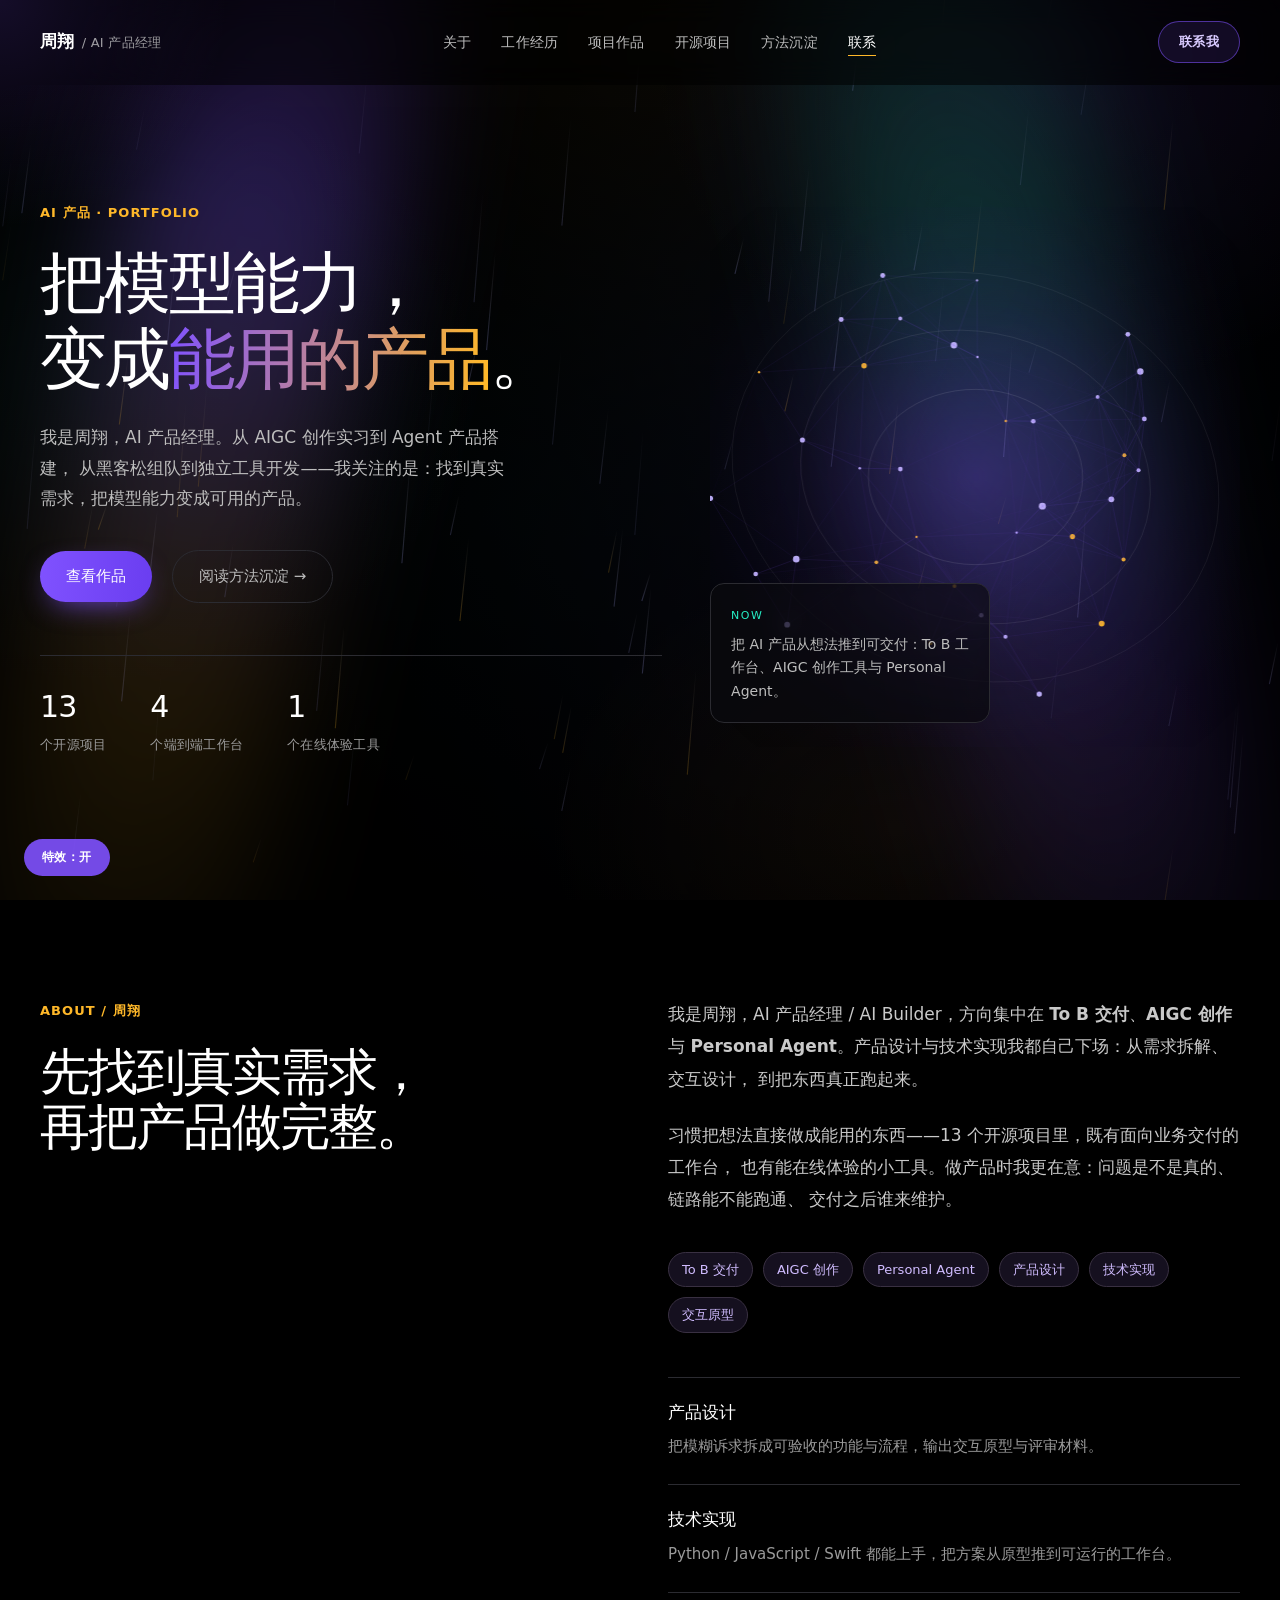
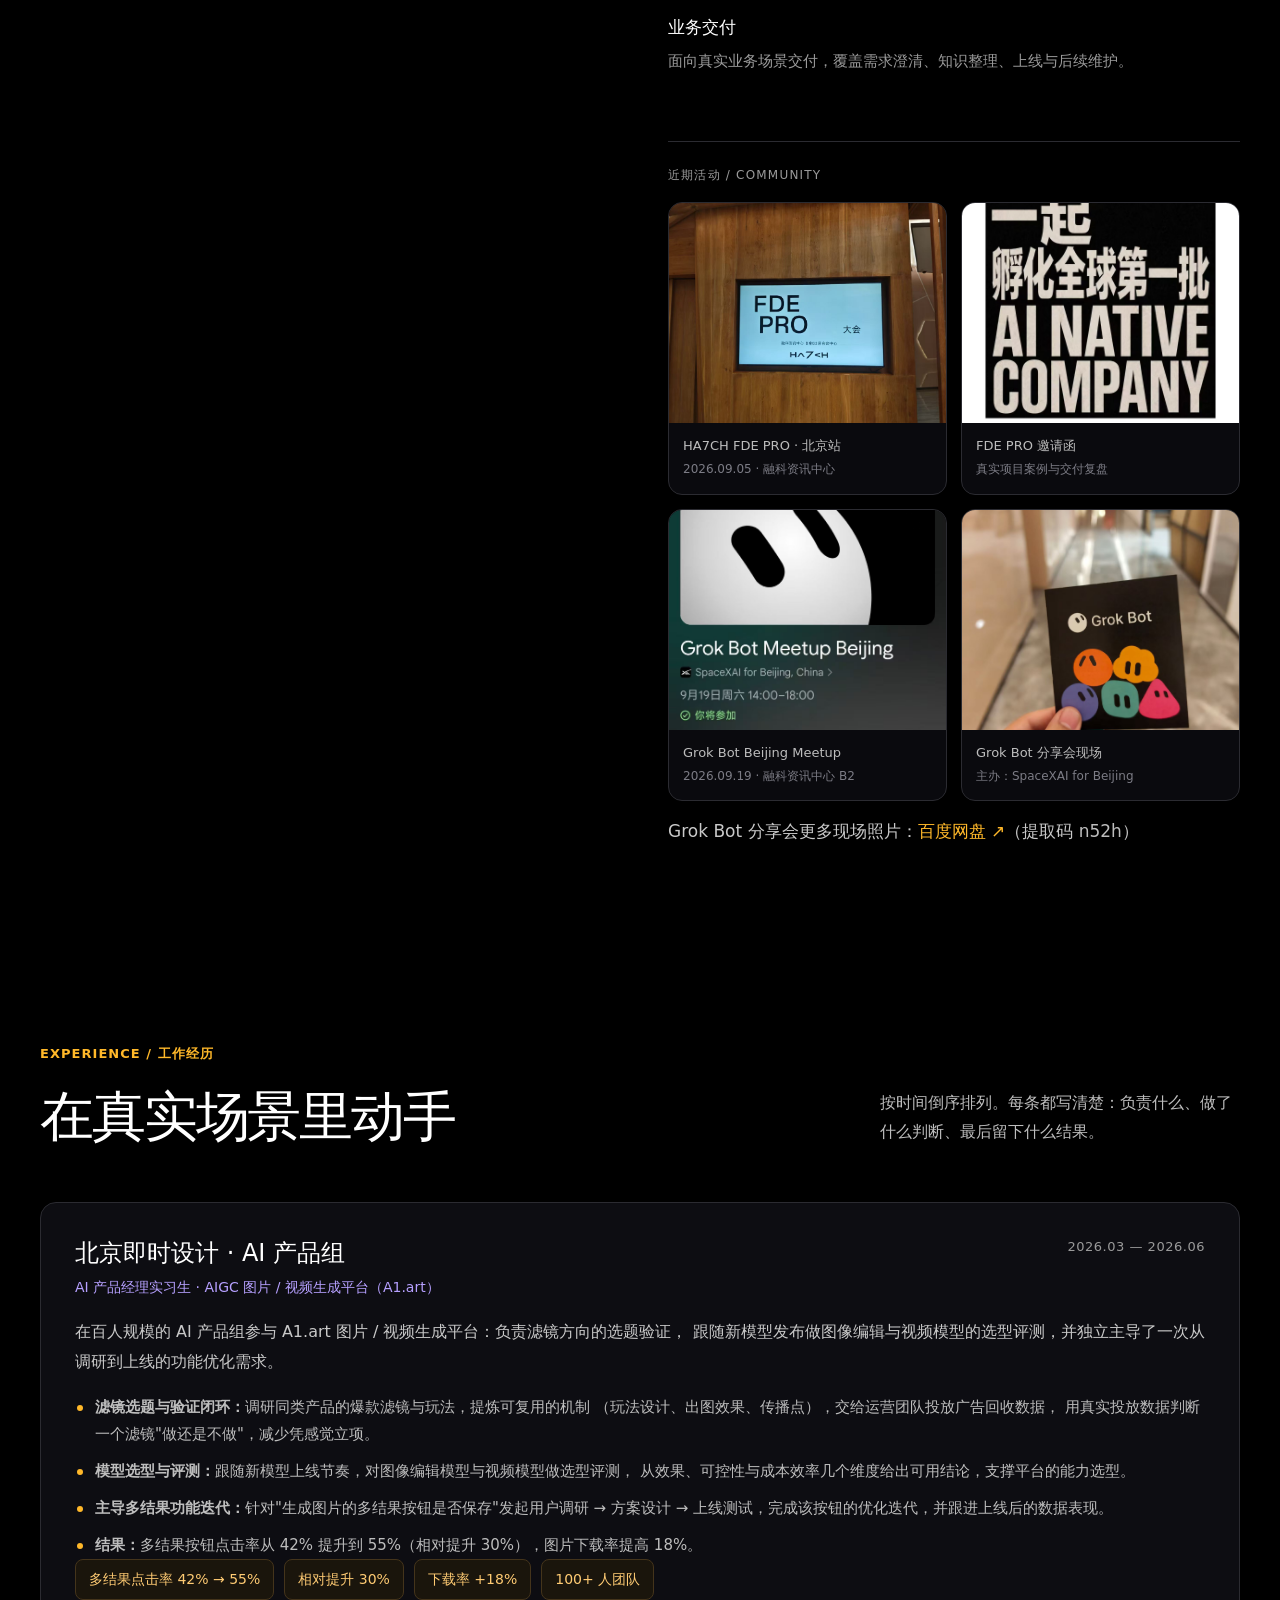
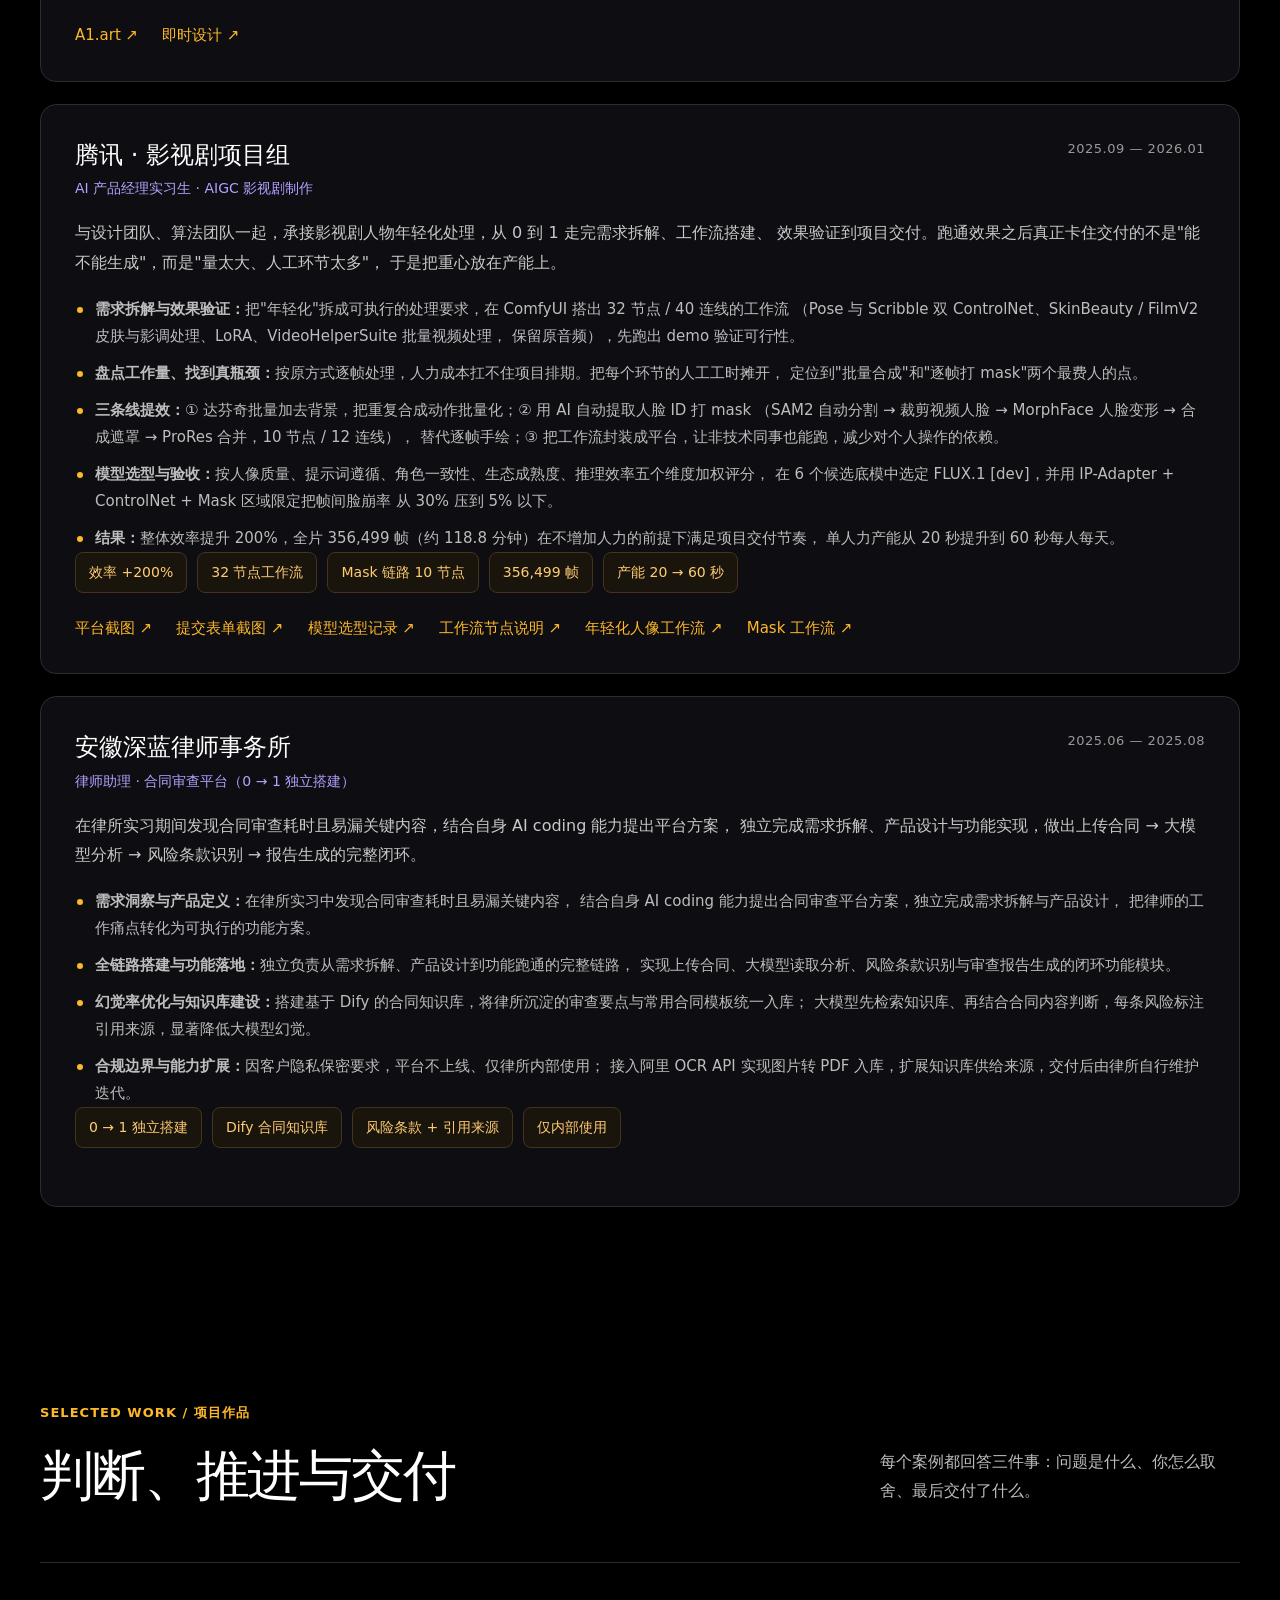
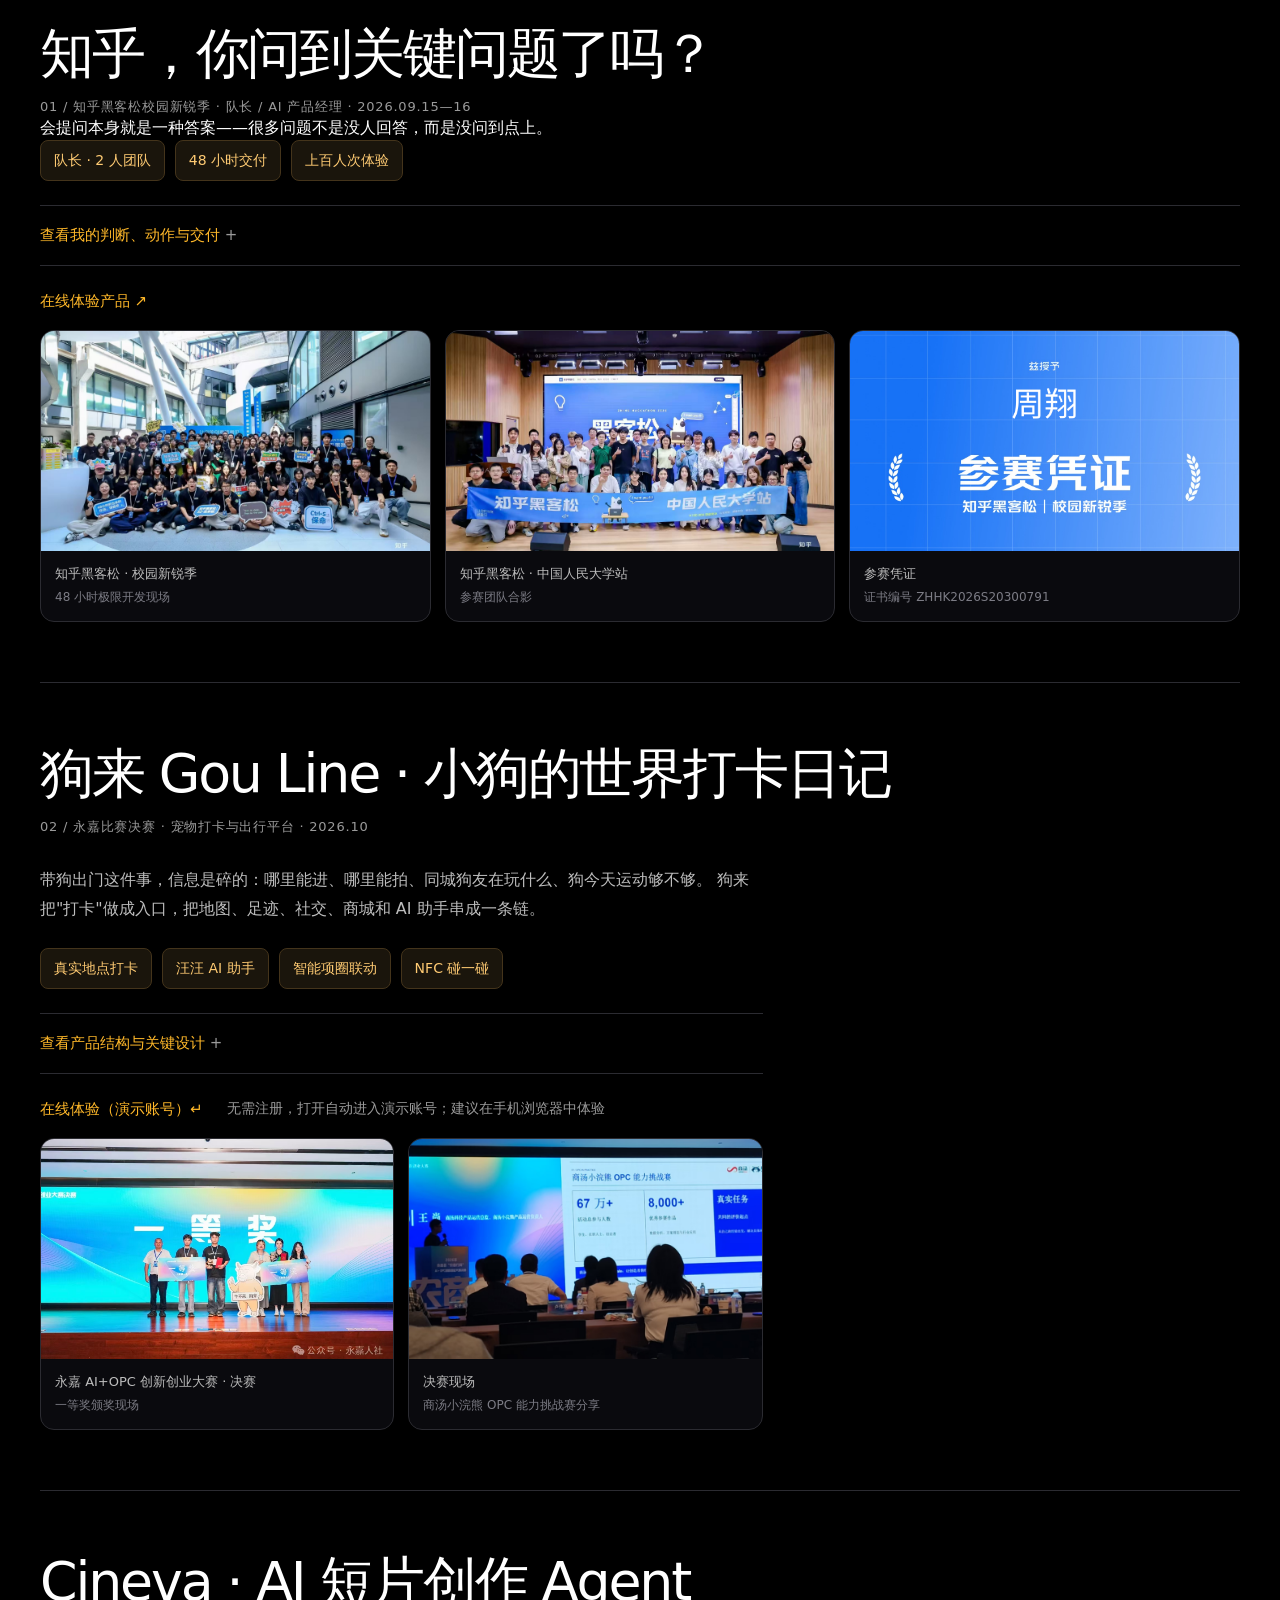
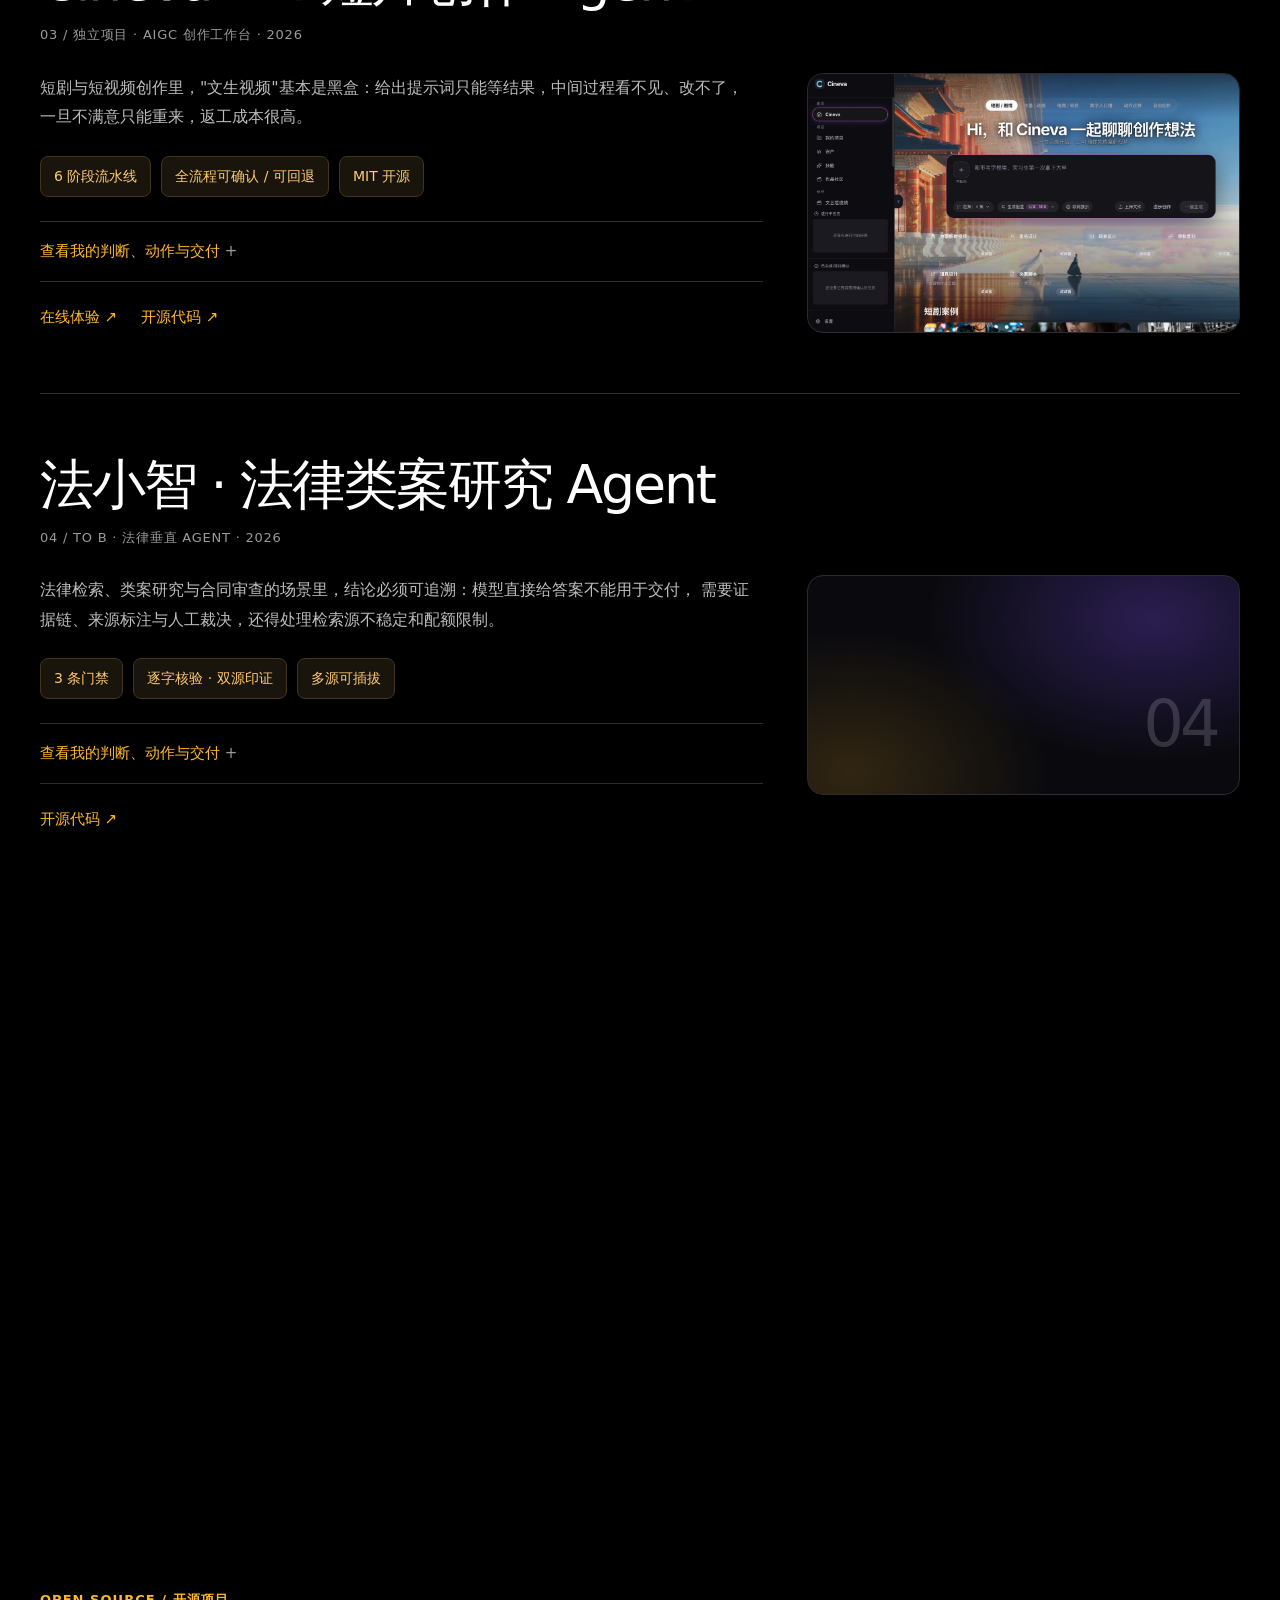
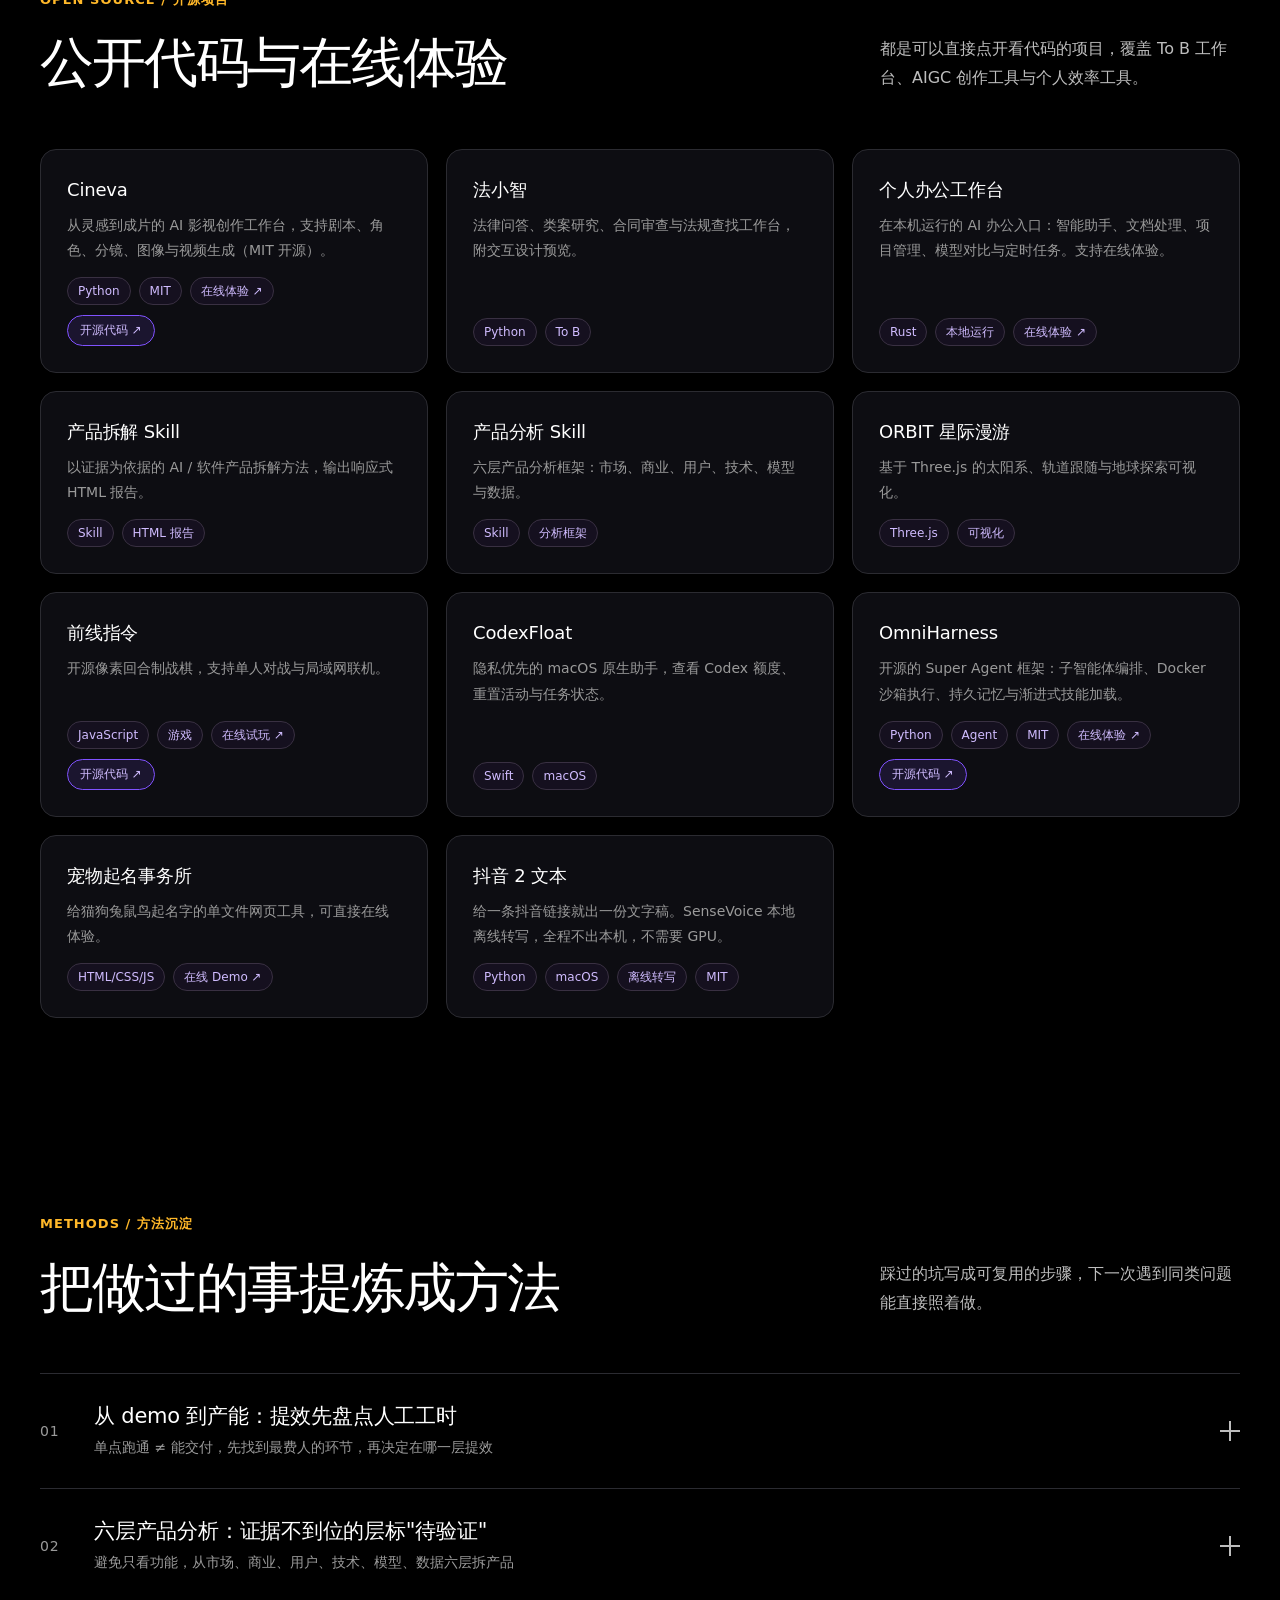
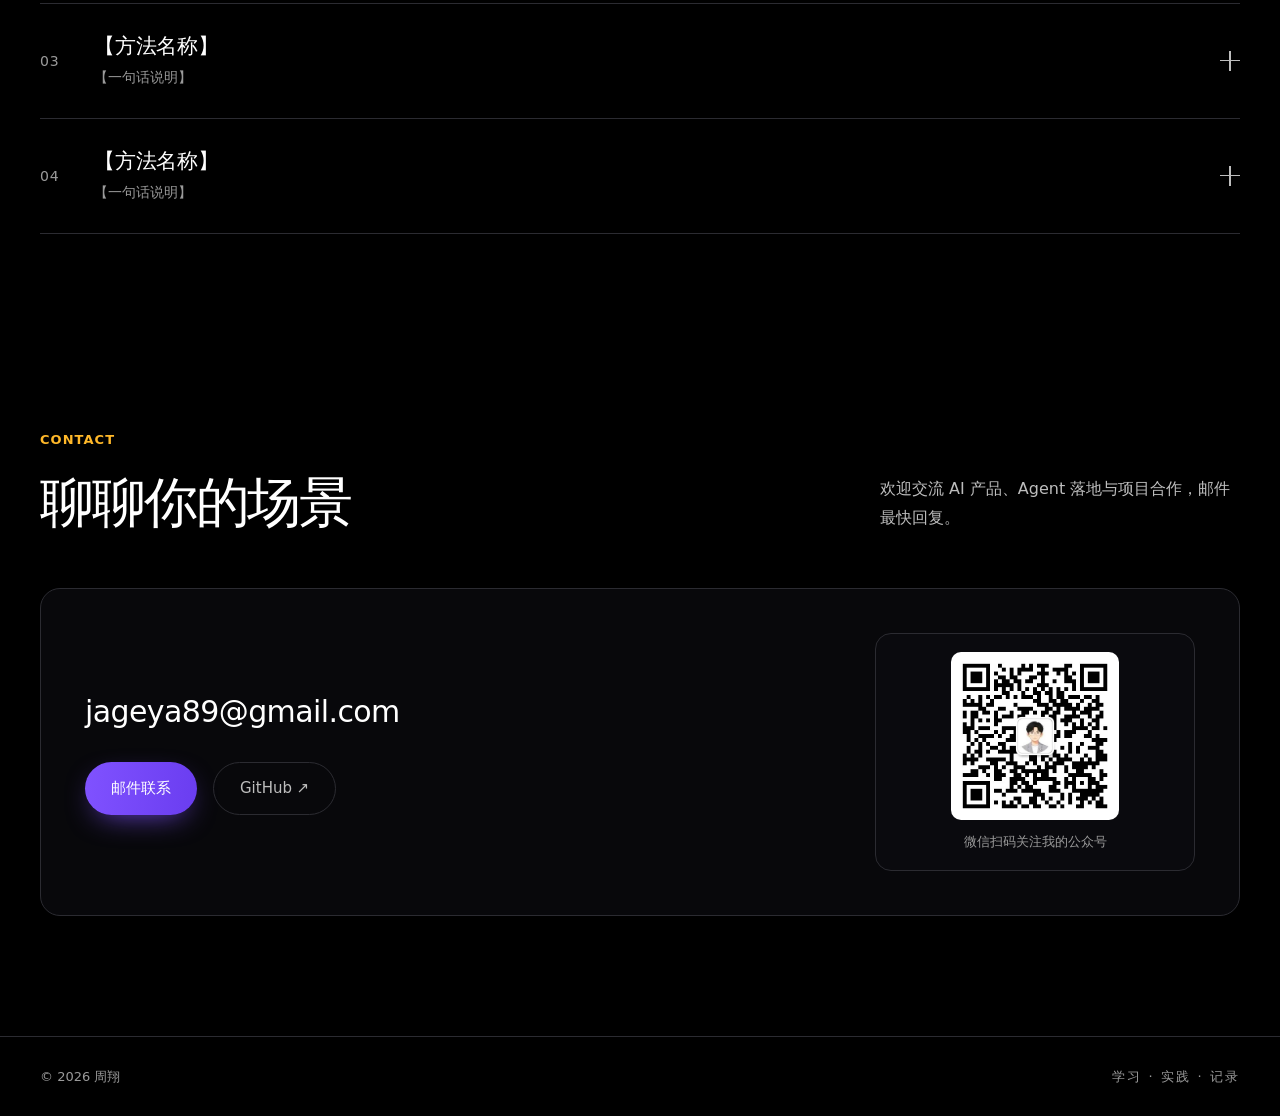
==== commit 38aa3ae9: "新增三处活动照片墙，并修正比赛地点与日期 - 关于区新增「近期活动 / Community」照片墙：HA7CH FDE PRO 北京站（09.05）、   Grok Bot Beijing Meetu" ====
--- a/index.html
+++ b/index.html
@@ -128,6 +128,30 @@
               <p>面向真实业务场景交付，覆盖需求澄清、知识整理、上线与后续维护。</p>
             </article>
           </div>
+
+          <!-- 近期活动照片墙 -->
+          <div class="photo-wall-title">近期活动 / Community</div>
+          <div class="photo-wall">
+            <figure>
+              <img src="assets/img/fde-beijing-1.jpg" alt="HA7CH FDE PRO 北京站会场屏幕" loading="lazy">
+              <figcaption><b>HA7CH FDE PRO · 北京站</b><span>2026.09.05 · 融科资讯中心</span></figcaption>
+            </figure>
+            <figure>
+              <img src="assets/img/fde-beijing-2.jpg" alt="HA7CH FDE PRO 北京站邀请函" loading="lazy">
+              <figcaption><b>FDE PRO 邀请函</b><span>真实项目案例与交付复盘</span></figcaption>
+            </figure>
+            <figure>
+              <img src="assets/img/grok-meetup-1.jpg" alt="Grok Bot Beijing Meetup 活动页" loading="lazy">
+              <figcaption><b>Grok Bot Beijing Meetup</b><span>2026.09.19 · 融科资讯中心 B2</span></figcaption>
+            </figure>
+            <figure>
+              <img src="assets/img/grok-meetup-2.jpg" alt="Grok Bot 分享会现场贴纸" loading="lazy">
+              <figcaption><b>Grok Bot 分享会现场</b><span>主办：SpaceXAI for Beijing</span></figcaption>
+            </figure>
+          </div>
+          <p class="photo-wall-note">
+            Grok Bot 分享会更多现场照片：<a href="https://pan.baidu.com/s/1m1BorZJAPx2256A3FB545Q?pwd=n52h" target="_blank" rel="noopener">百度网盘 ↗</a>（提取码 <b>n52h</b>）
+          </p>
         </div>
       </div>
     </section>
@@ -278,7 +302,7 @@
             <div class="feature-head">
               <div>
                 <h3 class="project-title">知乎，你问到关键问题了吗？</h3>
-                <span class="project-meta">01 / 知乎黑客松校园新锐季 · 队长 / AI 产品经理 · 【时间待补】</span>
+                <span class="project-meta">01 / 知乎黑客松校园新锐季 · 队长 / AI 产品经理 · 2026.09.15—16</span>
               </div>
               <p class="feature-lead">
                 会提问本身就是一种答案——很多问题不是没人回答，而是没问到点上。
@@ -317,34 +341,28 @@
               <a href="https://kanshan-archive-87534.app.workbuddy.host/" target="_blank" rel="noopener">在线体验产品 ↗</a>
             </div>
 
-            <!-- ============================================================
-                 照片墙（等照片来了再启用）
-                 1. 把照片放进 assets/img/，建议命名 story-1.jpg / story-2.jpg …
-                 2. 删掉下面这段的首尾注释符号，改掉文件名与说明文字即可
-                 样式见 assets/css/style.css 里的 .photo-wall
-            ============================================================
+            <!-- 现场照片与参赛凭证 -->
             <div class="photo-wall">
               <figure>
-                <img src="assets/img/story-1.jpg" alt="现场照片 1" loading="lazy">
-                <figcaption>【说明：现场演示 / 团队合影 / 作品界面】</figcaption>
+                <img src="assets/img/zhihu-hackathon-1.jpg" alt="知乎黑客松校园新锐季现场合影" loading="lazy">
+                <figcaption><b>知乎黑客松 · 校园新锐季</b><span>48 小时极限开发现场</span></figcaption>
               </figure>
               <figure>
-                <img src="assets/img/story-2.jpg" alt="现场照片 2" loading="lazy">
-                <figcaption>【说明】</figcaption>
+                <img src="assets/img/zhihu-hackathon-2.jpg" alt="知乎黑客松中国人民大学站舞台合影" loading="lazy">
+                <figcaption><b>知乎黑客松 · 中国人民大学站</b><span>参赛团队合影</span></figcaption>
               </figure>
               <figure>
-                <img src="assets/img/story-3.jpg" alt="现场照片 3" loading="lazy">
-                <figcaption>【说明】</figcaption>
+                <img src="assets/img/zhihu-hackathon-cert.png" alt="知乎黑客松校园新锐季参赛凭证（周翔）" loading="lazy">
+                <figcaption><b>参赛凭证</b><span>证书编号 ZHHK2026S20300791</span></figcaption>
               </figure>
             </div>
-            -->
           </div>
         </article>
 
         <article class="project reveal" id="case-gouline">
           <div class="project-head">
             <h3 class="project-title">狗来 Gou Line · 小狗的世界打卡日记</h3>
-            <span class="project-meta">02 / 嘉兴比赛决赛 · 宠物打卡与出行平台 · 2026.10</span>
+            <span class="project-meta">02 / 永嘉比赛决赛 · 宠物打卡与出行平台 · 2026.10</span>
           </div>
 
           <div class="project-grid">
@@ -391,6 +409,18 @@
               <div class="project-links">
                 <a href="http://124.223.156.127:63000/agent" target="_blank" rel="noopener">在线体验（演示账号）↵</a>
                 <span class="project-note">无需注册，打开自动进入演示账号；建议在手机浏览器中体验</span>
+              </div>
+
+              <!-- 决赛现场照片 -->
+              <div class="photo-wall">
+                <figure>
+                  <img src="assets/img/yongjia-final-1.jpg" alt="永嘉 AI+OPC 创新创业大赛决赛颁奖现场：一等奖" loading="lazy">
+                  <figcaption><b>永嘉 AI+OPC 创新创业大赛 · 决赛</b><span>一等奖颁奖现场</span></figcaption>
+                </figure>
+                <figure>
+                  <img src="assets/img/yongjia-final-2.jpg" alt="永嘉决赛现场：商汤小浣熊 OPC 能力挑战赛分享" loading="lazy">
+                  <figcaption><b>决赛现场</b><span>商汤小浣熊 OPC 能力挑战赛分享</span></figcaption>
+                </figure>
               </div>
             </div>
           </div>
--- a/assets/css/style.css
+++ b/assets/css/style.css
@@ -412,6 +412,59 @@
 .about-item { padding: 22px 0; border-top: 1px solid var(--color-line); }
 .about-item h3 { font-size: 17px; font-weight: 500; margin-bottom: 8px; }
 .about-item p { font-size: 15px; color: var(--color-ash); line-height: 1.8; margin: 0; }
+
+/* ---------- 活动照片墙 ---------- */
+.photo-wall-title {
+  margin-top: 44px;
+  padding-top: 24px;
+  border-top: 1px solid var(--color-line);
+  font-size: 12px;
+  letter-spacing: 0.1em;
+  text-transform: uppercase;
+  color: var(--color-ash);
+}
+.photo-wall {
+  margin-top: 18px;
+  display: grid;
+  grid-template-columns: repeat(auto-fit, minmax(230px, 1fr));
+  gap: 14px;
+}
+.photo-wall figure {
+  margin: 0;
+  border: 1px solid var(--color-line);
+  border-radius: 14px;
+  overflow: hidden;
+  background: #0a0a0e;
+  transition: border-color 0.25s ease, transform 0.25s ease;
+}
+.photo-wall figure:hover {
+  border-color: rgba(128, 82, 255, 0.55);
+  transform: translateY(-3px);
+}
+.photo-wall img {
+  display: block;
+  width: 100%;
+  height: 220px;
+  object-fit: cover;
+}
+.photo-wall figcaption {
+  padding: 12px 14px 14px;
+  font-size: 13px;
+  line-height: 1.7;
+  color: var(--color-ash);
+}
+.photo-wall figcaption b { color: var(--color-silver); font-weight: 500; }
+.photo-wall figcaption span { display: block; font-size: 12px; color: #7c7c85; margin-top: 2px; }
+
+.photo-wall-note {
+  margin-top: 14px;
+  font-size: 13px;
+  color: var(--color-ash);
+  line-height: 1.7;
+}
+.photo-wall-note a { color: var(--color-saffron); text-decoration: none; }
+.photo-wall-note a:hover { text-decoration: underline; }
+.photo-wall-note b { color: var(--color-silver); font-weight: 500; }
 
 /* ---------- 工作经历 ---------- */
 .timeline { display: grid; gap: 22px; }
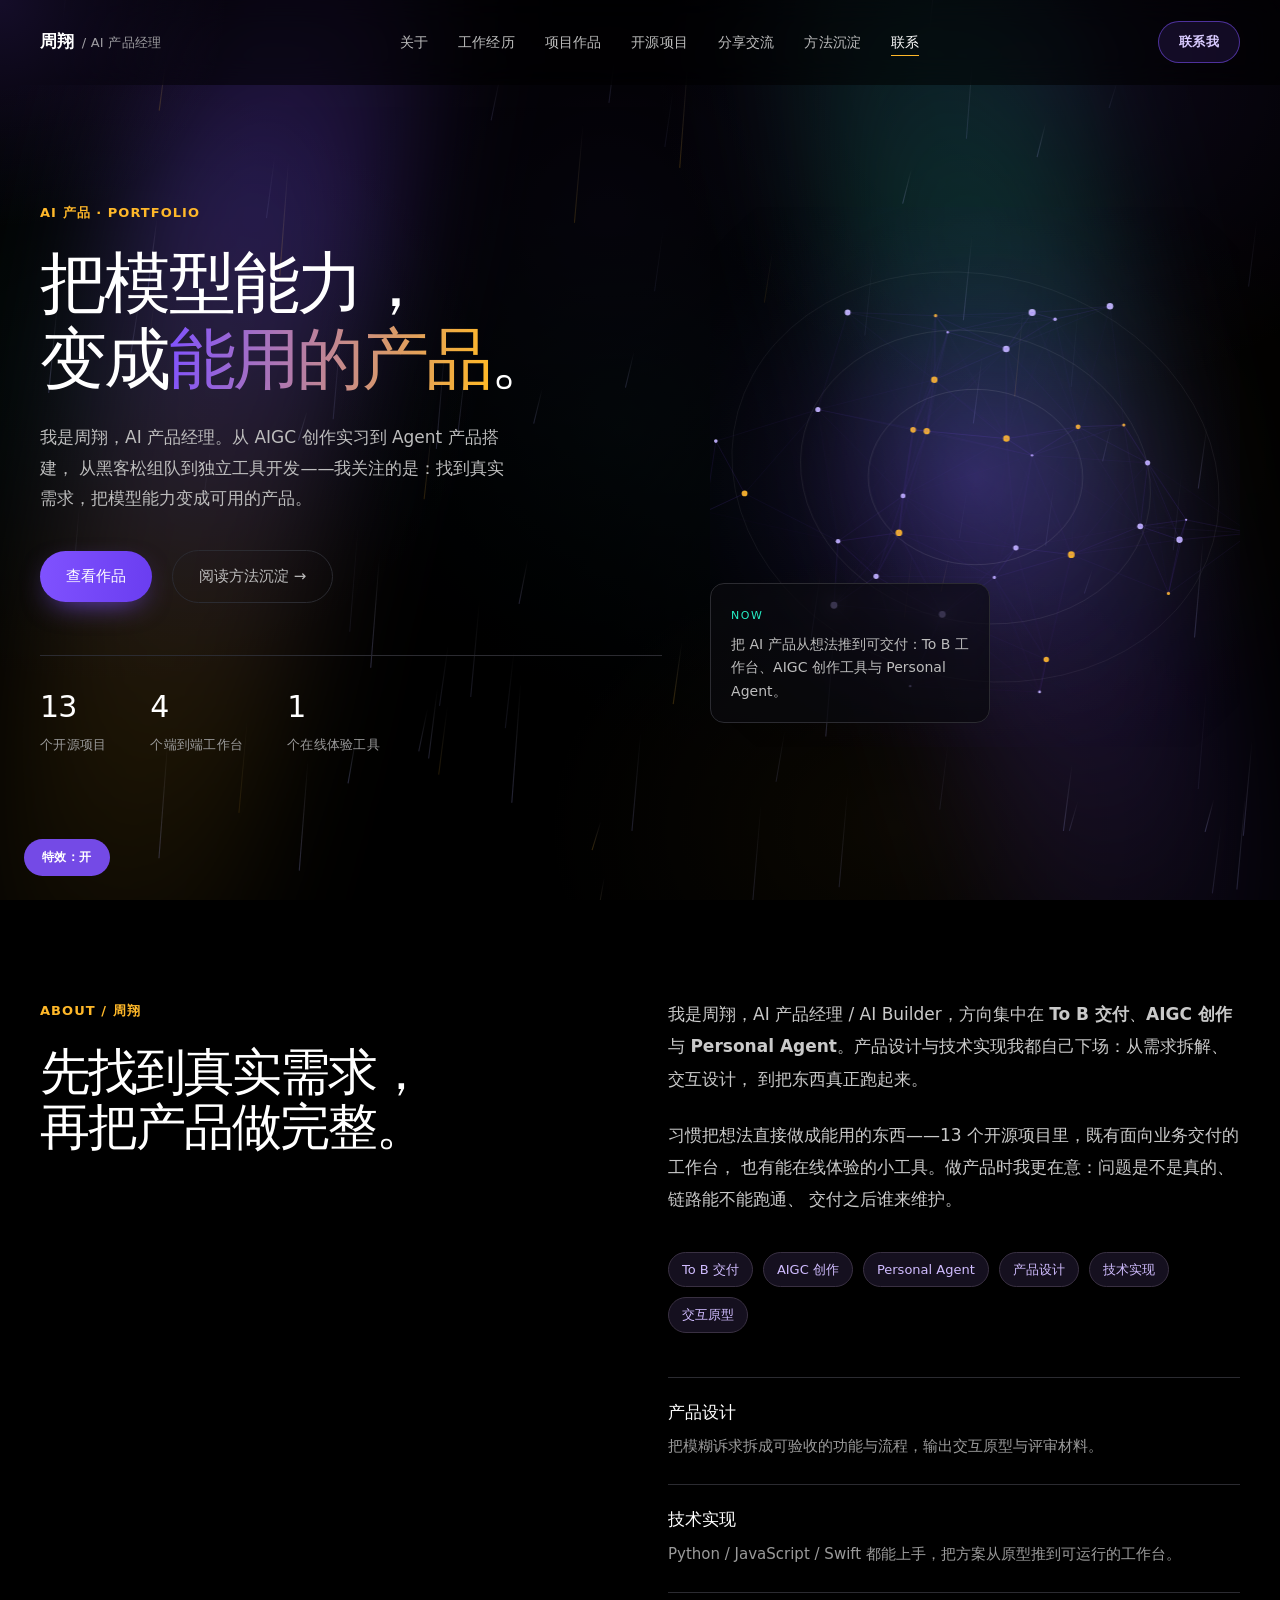
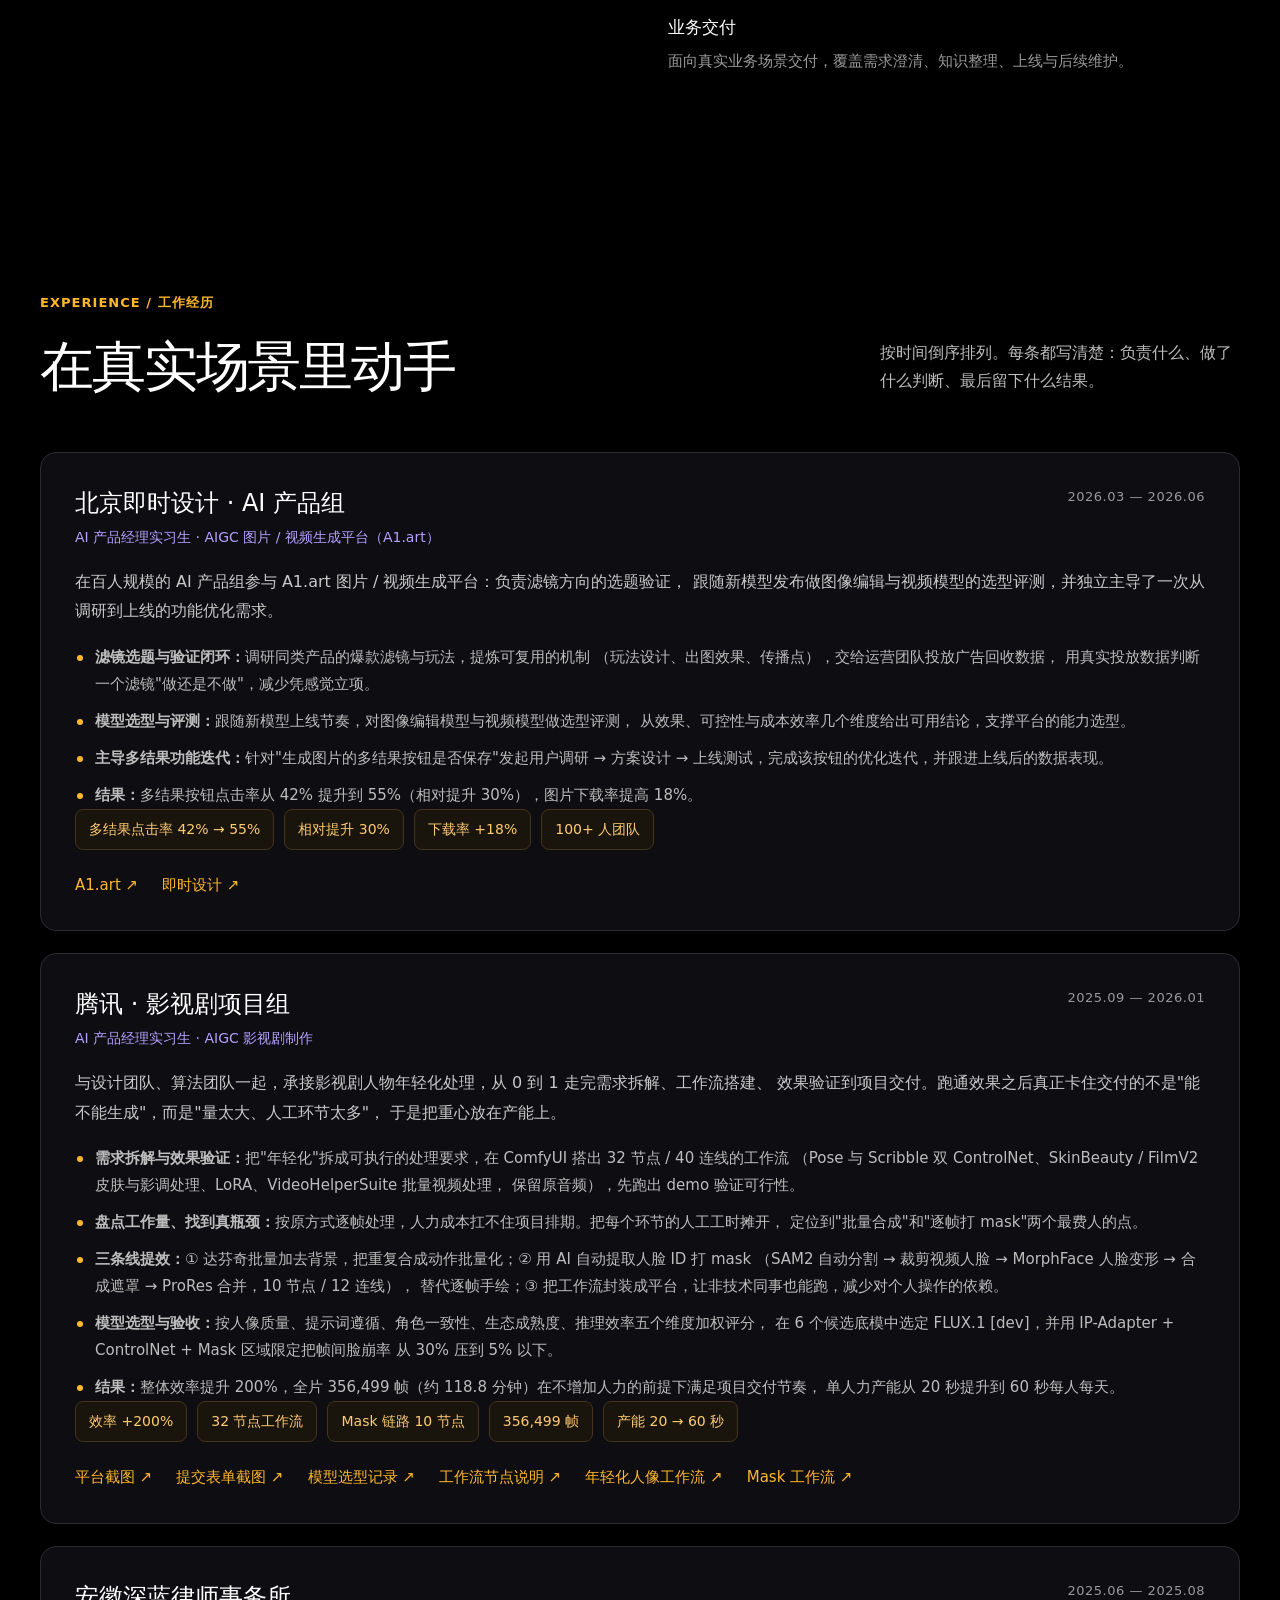
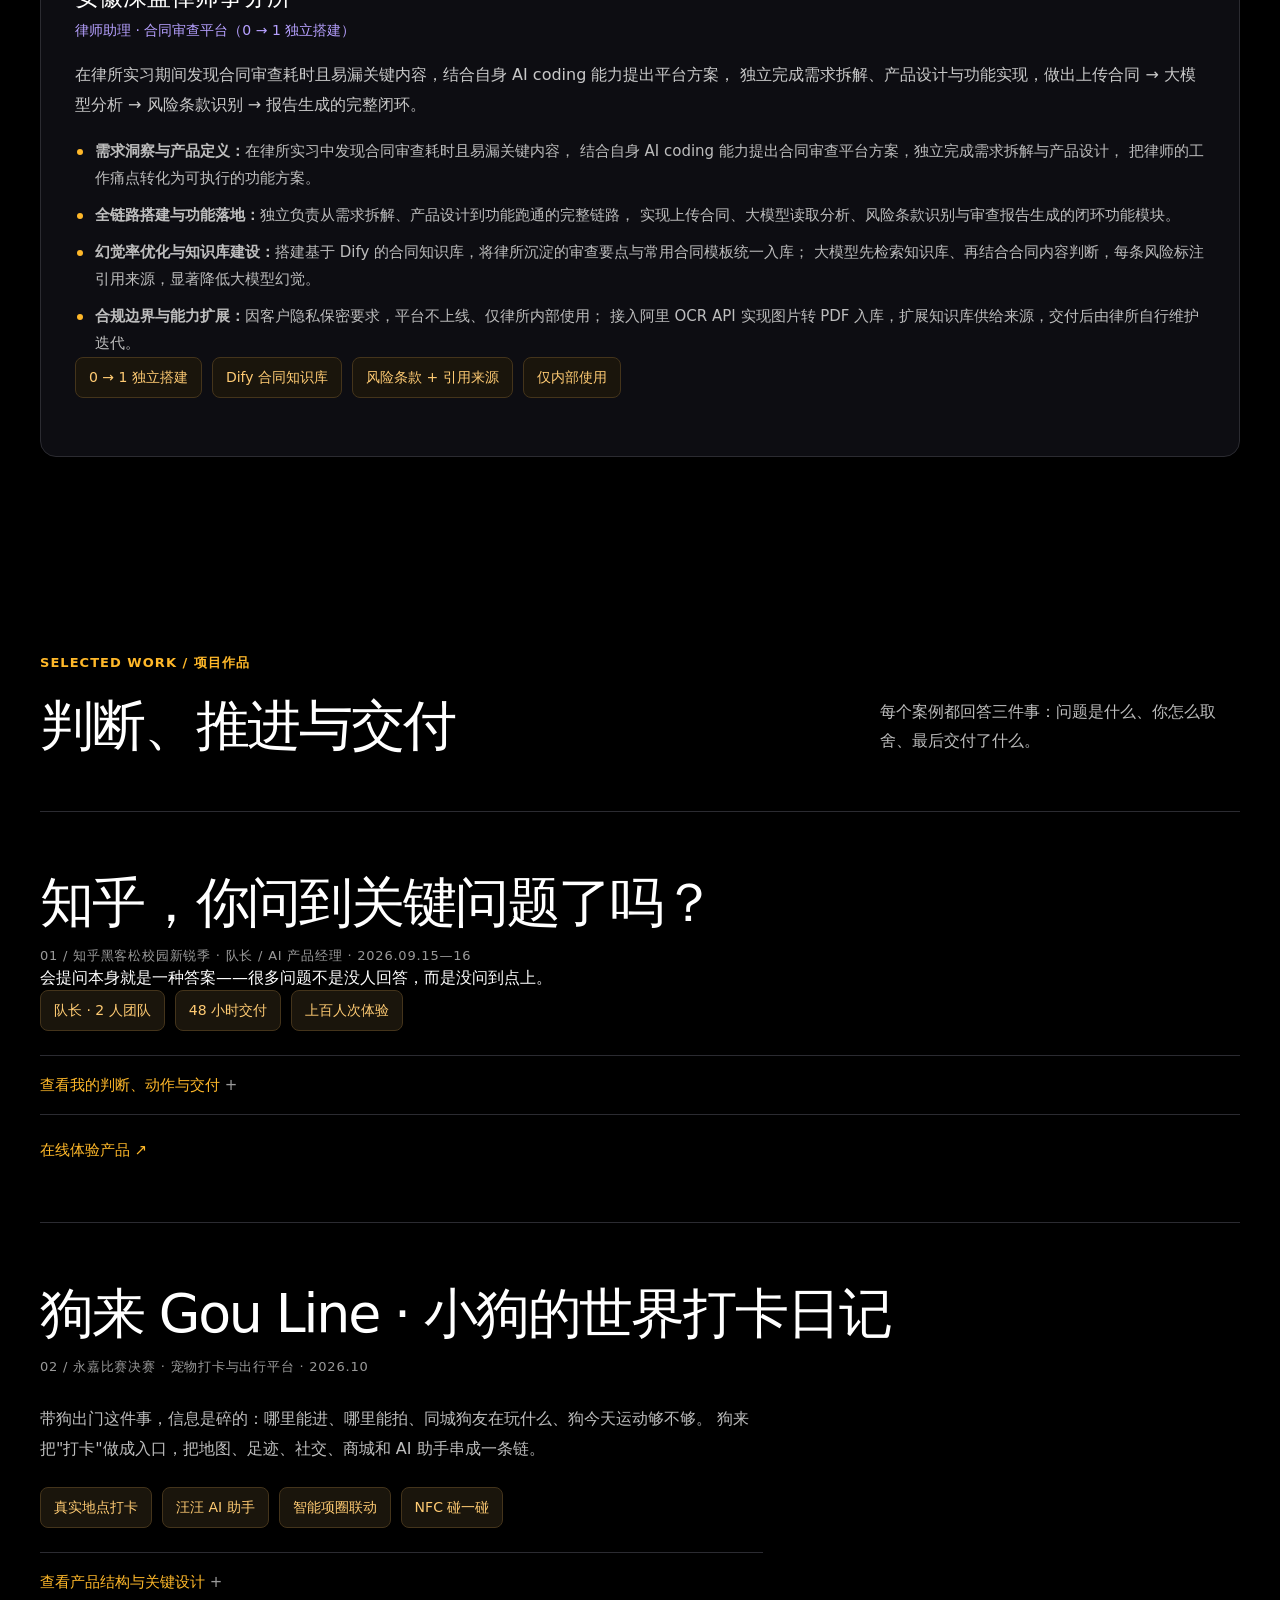
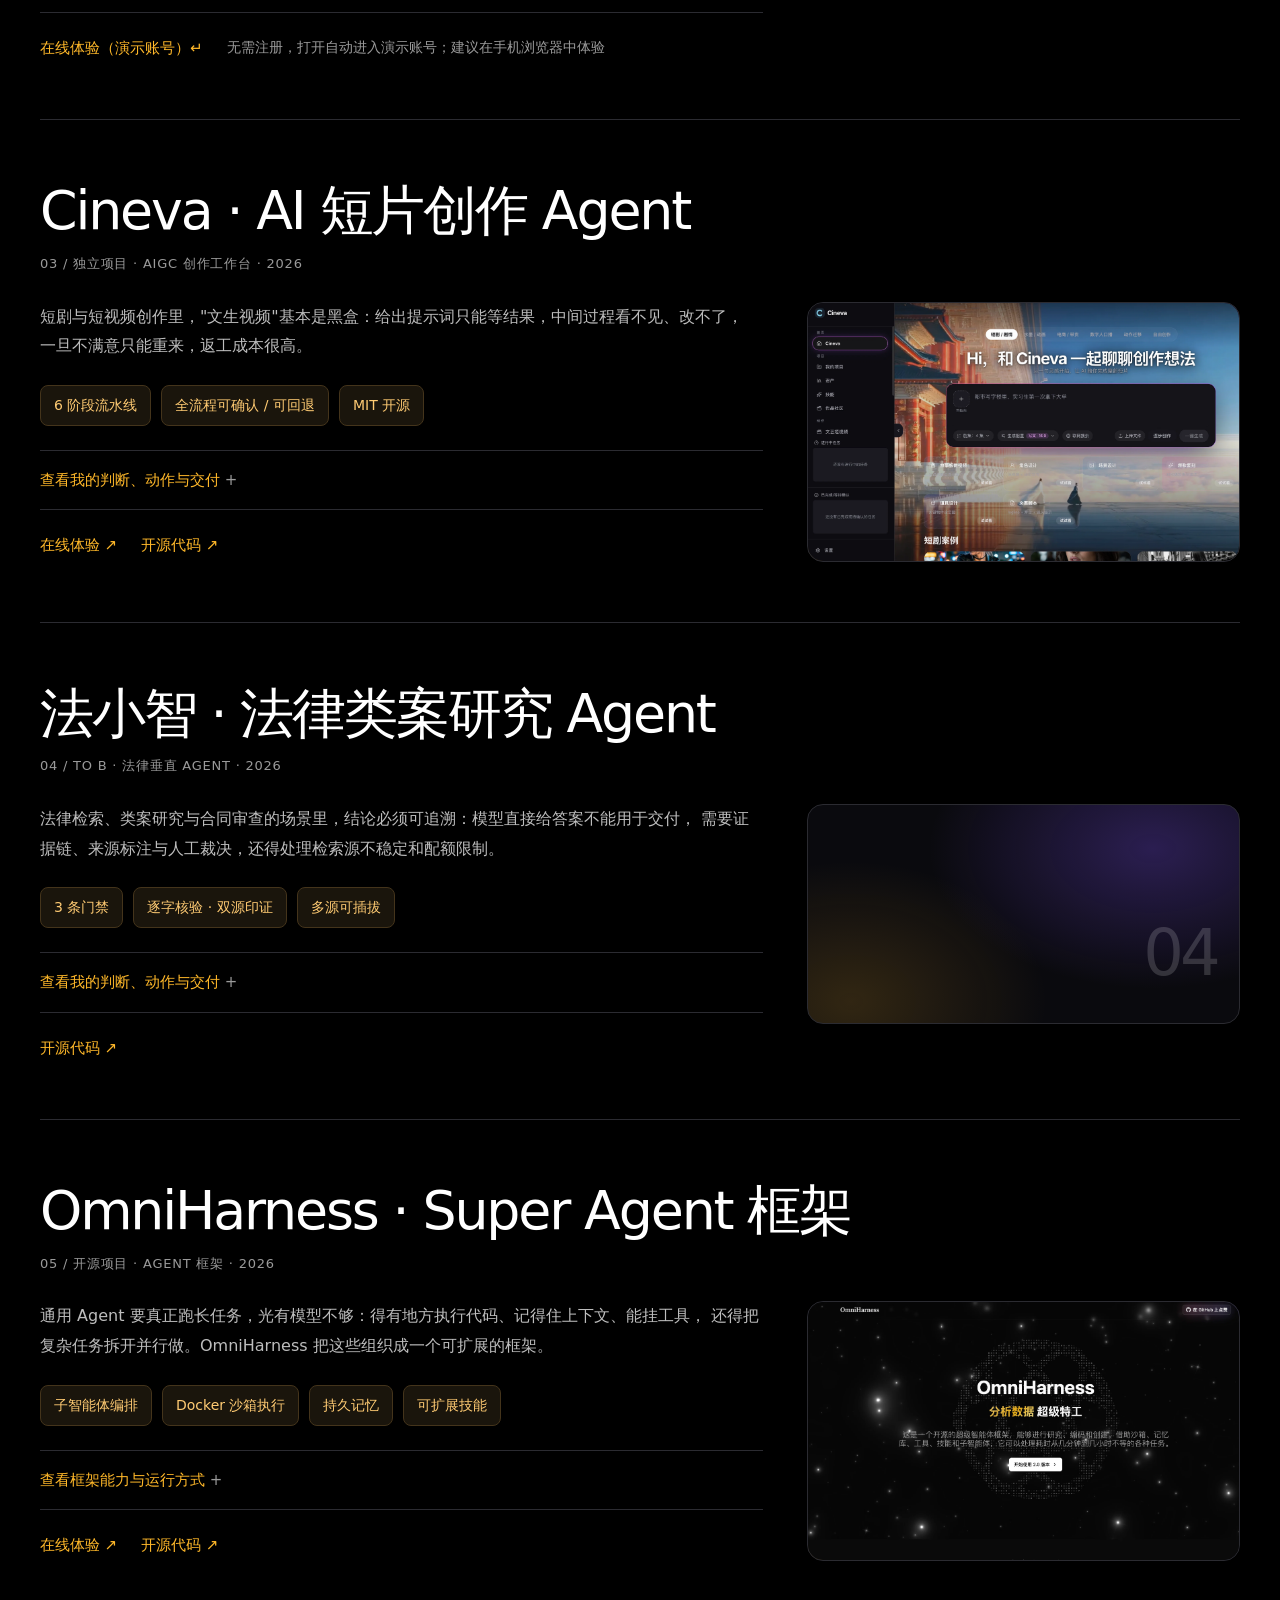
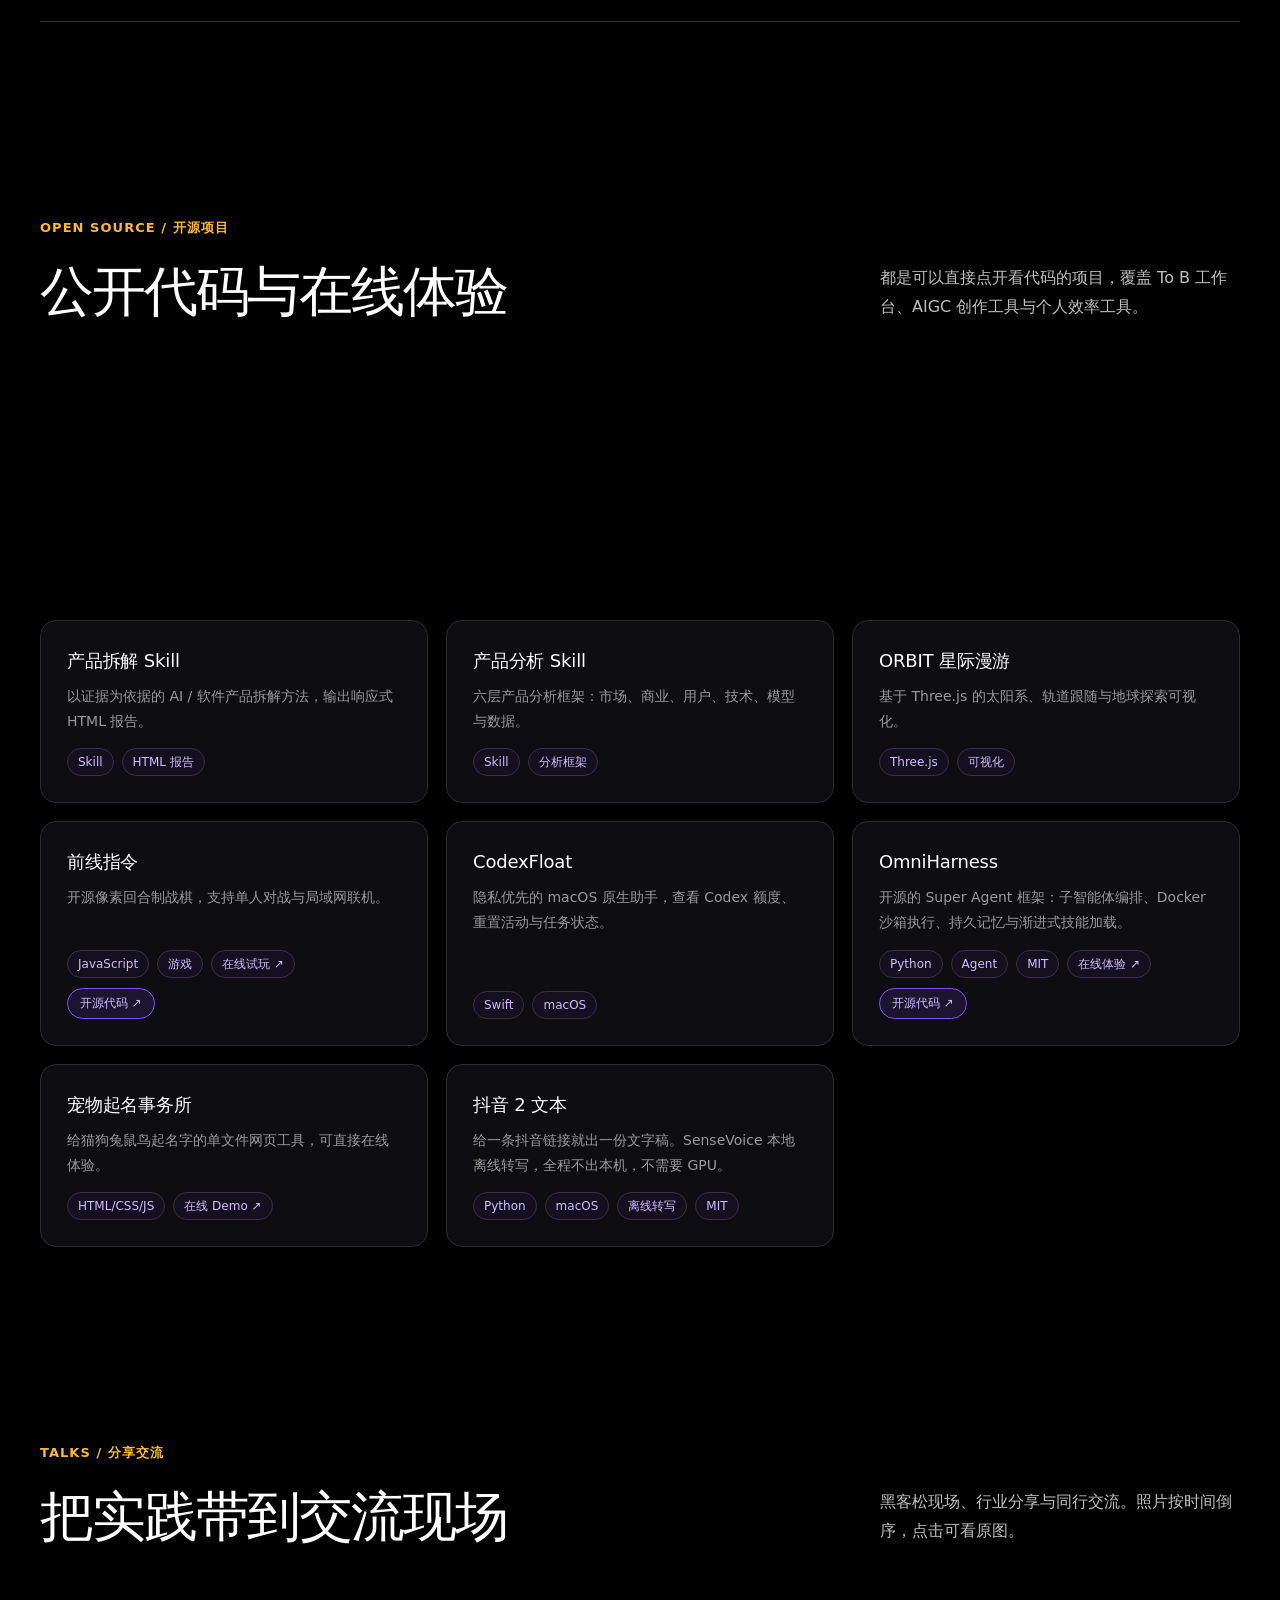
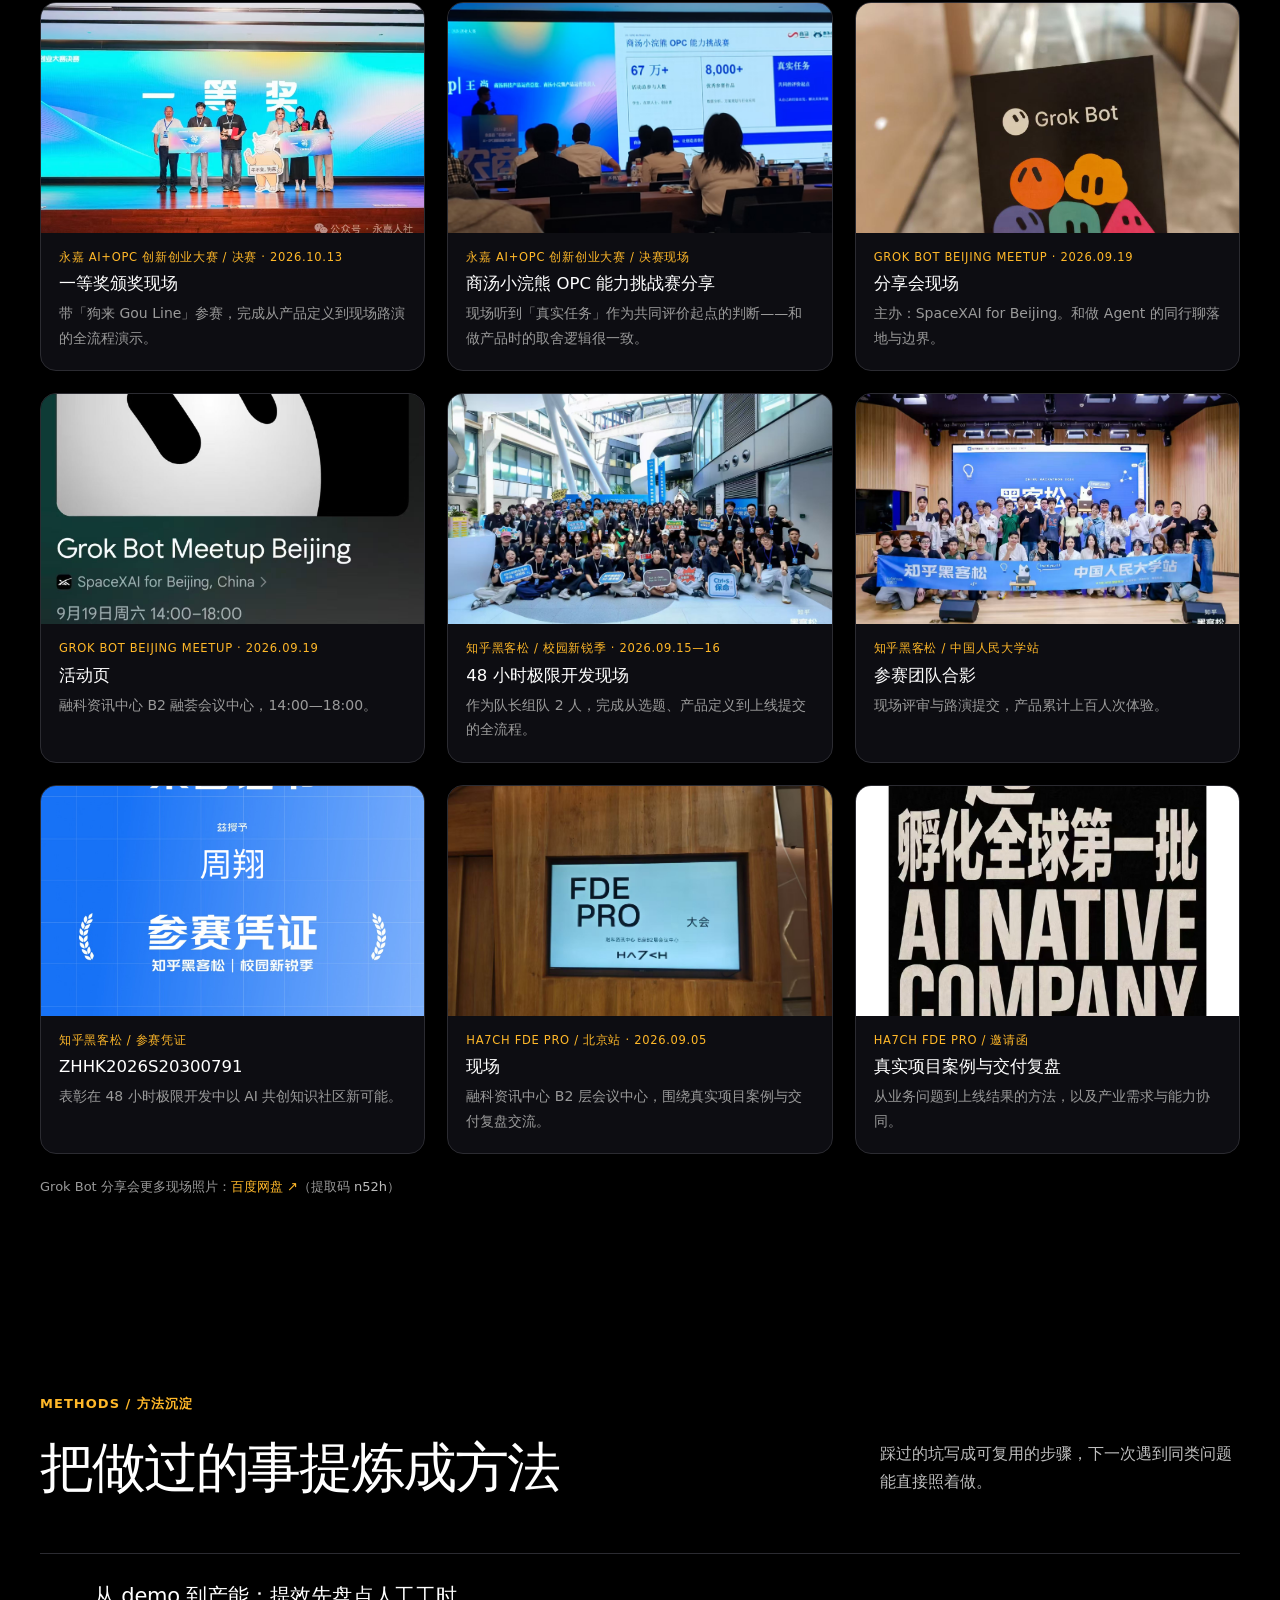
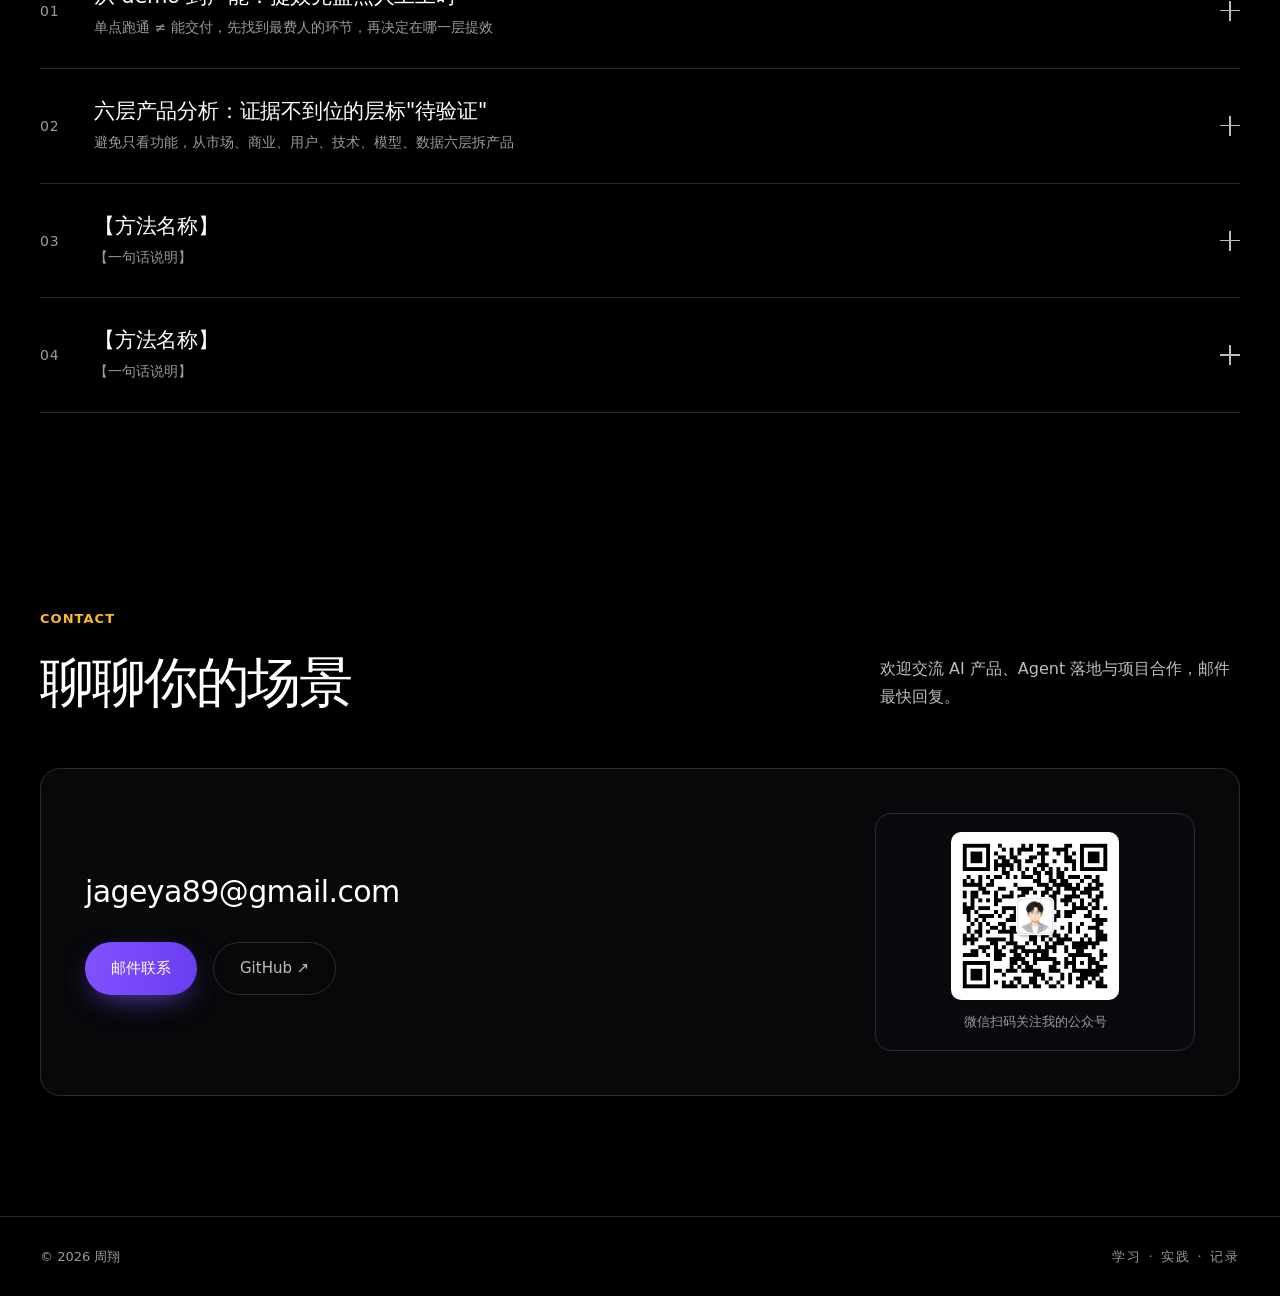
==== commit 7bad78b0: "新增「分享交流」区块，把活动照片集中展示 - 新增 #talks 区块（导航「分享交流」），9 张活动照片集中展示：   永嘉 AI+OPC 决赛 ×2、Grok Bot Meetup ×2、知乎黑客" ====
--- a/index.html
+++ b/index.html
@@ -32,6 +32,7 @@
         <li><a href="#experience">工作经历</a></li>
         <li><a href="#projects">项目作品</a></li>
         <li><a href="#opensource">开源项目</a></li>
+        <li><a href="#talks">分享交流</a></li>
         <li><a href="#notes">方法沉淀</a></li>
         <li><a href="#contact">联系</a></li>
       </ul>
@@ -128,30 +129,6 @@
               <p>面向真实业务场景交付，覆盖需求澄清、知识整理、上线与后续维护。</p>
             </article>
           </div>
-
-          <!-- 近期活动照片墙 -->
-          <div class="photo-wall-title">近期活动 / Community</div>
-          <div class="photo-wall">
-            <figure>
-              <img src="assets/img/fde-beijing-1.jpg" alt="HA7CH FDE PRO 北京站会场屏幕" loading="lazy">
-              <figcaption><b>HA7CH FDE PRO · 北京站</b><span>2026.09.05 · 融科资讯中心</span></figcaption>
-            </figure>
-            <figure>
-              <img src="assets/img/fde-beijing-2.jpg" alt="HA7CH FDE PRO 北京站邀请函" loading="lazy">
-              <figcaption><b>FDE PRO 邀请函</b><span>真实项目案例与交付复盘</span></figcaption>
-            </figure>
-            <figure>
-              <img src="assets/img/grok-meetup-1.jpg" alt="Grok Bot Beijing Meetup 活动页" loading="lazy">
-              <figcaption><b>Grok Bot Beijing Meetup</b><span>2026.09.19 · 融科资讯中心 B2</span></figcaption>
-            </figure>
-            <figure>
-              <img src="assets/img/grok-meetup-2.jpg" alt="Grok Bot 分享会现场贴纸" loading="lazy">
-              <figcaption><b>Grok Bot 分享会现场</b><span>主办：SpaceXAI for Beijing</span></figcaption>
-            </figure>
-          </div>
-          <p class="photo-wall-note">
-            Grok Bot 分享会更多现场照片：<a href="https://pan.baidu.com/s/1m1BorZJAPx2256A3FB545Q?pwd=n52h" target="_blank" rel="noopener">百度网盘 ↗</a>（提取码 <b>n52h</b>）
-          </p>
         </div>
       </div>
     </section>
@@ -340,22 +317,6 @@
             <div class="project-links">
               <a href="https://kanshan-archive-87534.app.workbuddy.host/" target="_blank" rel="noopener">在线体验产品 ↗</a>
             </div>
-
-            <!-- 现场照片与参赛凭证 -->
-            <div class="photo-wall">
-              <figure>
-                <img src="assets/img/zhihu-hackathon-1.jpg" alt="知乎黑客松校园新锐季现场合影" loading="lazy">
-                <figcaption><b>知乎黑客松 · 校园新锐季</b><span>48 小时极限开发现场</span></figcaption>
-              </figure>
-              <figure>
-                <img src="assets/img/zhihu-hackathon-2.jpg" alt="知乎黑客松中国人民大学站舞台合影" loading="lazy">
-                <figcaption><b>知乎黑客松 · 中国人民大学站</b><span>参赛团队合影</span></figcaption>
-              </figure>
-              <figure>
-                <img src="assets/img/zhihu-hackathon-cert.png" alt="知乎黑客松校园新锐季参赛凭证（周翔）" loading="lazy">
-                <figcaption><b>参赛凭证</b><span>证书编号 ZHHK2026S20300791</span></figcaption>
-              </figure>
-            </div>
           </div>
         </article>
 
@@ -409,18 +370,6 @@
               <div class="project-links">
                 <a href="http://124.223.156.127:63000/agent" target="_blank" rel="noopener">在线体验（演示账号）↵</a>
                 <span class="project-note">无需注册，打开自动进入演示账号；建议在手机浏览器中体验</span>
-              </div>
-
-              <!-- 决赛现场照片 -->
-              <div class="photo-wall">
-                <figure>
-                  <img src="assets/img/yongjia-final-1.jpg" alt="永嘉 AI+OPC 创新创业大赛决赛颁奖现场：一等奖" loading="lazy">
-                  <figcaption><b>永嘉 AI+OPC 创新创业大赛 · 决赛</b><span>一等奖颁奖现场</span></figcaption>
-                </figure>
-                <figure>
-                  <img src="assets/img/yongjia-final-2.jpg" alt="永嘉决赛现场：商汤小浣熊 OPC 能力挑战赛分享" loading="lazy">
-                  <figcaption><b>决赛现场</b><span>商汤小浣熊 OPC 能力挑战赛分享</span></figcaption>
-                </figure>
               </div>
             </div>
           </div>
@@ -654,6 +603,123 @@
           <span class="resource-meta"><em>Python</em><em>macOS</em><em>离线转写</em><em>MIT</em></span>
         </a>
       </div>
+    </section>
+
+
+    <!-- ==================== 分享交流 ==================== -->
+    <section id="talks" class="section">
+      <div class="section-heading">
+        <div>
+          <span class="eyebrow">Talks / 分享交流</span>
+          <h2 class="display" id="talks-title">把实践带到交流现场</h2>
+        </div>
+        <p>黑客松现场、行业分享与同行交流。照片按时间倒序，点击可看原图。</p>
+      </div>
+
+      <div class="talk-grid">
+        <article class="talk-card">
+          <a class="talk-shot" href="assets/img/yongjia-final-1.jpg" target="_blank" rel="noopener">
+            <img src="assets/img/yongjia-final-1.jpg" alt="永嘉 AI+OPC 创新创业大赛决赛一等奖颁奖现场" loading="lazy">
+          </a>
+          <div class="talk-body">
+            <span class="talk-meta">永嘉 AI+OPC 创新创业大赛 / 决赛 · 2026.10.13</span>
+            <h3>一等奖颁奖现场</h3>
+            <p>带「狗来 Gou Line」参赛，完成从产品定义到现场路演的全流程演示。</p>
+          </div>
+        </article>
+
+        <article class="talk-card">
+          <a class="talk-shot" href="assets/img/yongjia-final-2.jpg" target="_blank" rel="noopener">
+            <img src="assets/img/yongjia-final-2.jpg" alt="永嘉决赛现场：商汤小浣熊 OPC 能力挑战赛分享" loading="lazy">
+          </a>
+          <div class="talk-body">
+            <span class="talk-meta">永嘉 AI+OPC 创新创业大赛 / 决赛现场</span>
+            <h3>商汤小浣熊 OPC 能力挑战赛分享</h3>
+            <p>现场听到「真实任务」作为共同评价起点的判断——和做产品时的取舍逻辑很一致。</p>
+          </div>
+        </article>
+
+        <article class="talk-card">
+          <a class="talk-shot" href="assets/img/grok-meetup-2.jpg" target="_blank" rel="noopener">
+            <img src="assets/img/grok-meetup-2.jpg" alt="Grok Bot 分享会现场贴纸" loading="lazy">
+          </a>
+          <div class="talk-body">
+            <span class="talk-meta">Grok Bot Beijing Meetup · 2026.09.19</span>
+            <h3>分享会现场</h3>
+            <p>主办：SpaceXAI for Beijing。和做 Agent 的同行聊落地与边界。</p>
+          </div>
+        </article>
+
+        <article class="talk-card">
+          <a class="talk-shot" href="assets/img/grok-meetup-1.jpg" target="_blank" rel="noopener">
+            <img src="assets/img/grok-meetup-1.jpg" alt="Grok Bot Beijing Meetup 活动页" loading="lazy">
+          </a>
+          <div class="talk-body">
+            <span class="talk-meta">Grok Bot Beijing Meetup · 2026.09.19</span>
+            <h3>活动页</h3>
+            <p>融科资讯中心 B2 融荟会议中心，14:00—18:00。</p>
+          </div>
+        </article>
+
+        <article class="talk-card">
+          <a class="talk-shot" href="assets/img/zhihu-hackathon-1.jpg" target="_blank" rel="noopener">
+            <img src="assets/img/zhihu-hackathon-1.jpg" alt="知乎黑客松校园新锐季现场合影" loading="lazy">
+          </a>
+          <div class="talk-body">
+            <span class="talk-meta">知乎黑客松 / 校园新锐季 · 2026.09.15—16</span>
+            <h3>48 小时极限开发现场</h3>
+            <p>作为队长组队 2 人，完成从选题、产品定义到上线提交的全流程。</p>
+          </div>
+        </article>
+
+        <article class="talk-card">
+          <a class="talk-shot" href="assets/img/zhihu-hackathon-2.jpg" target="_blank" rel="noopener">
+            <img src="assets/img/zhihu-hackathon-2.jpg" alt="知乎黑客松中国人民大学站舞台合影" loading="lazy">
+          </a>
+          <div class="talk-body">
+            <span class="talk-meta">知乎黑客松 / 中国人民大学站</span>
+            <h3>参赛团队合影</h3>
+            <p>现场评审与路演提交，产品累计上百人次体验。</p>
+          </div>
+        </article>
+
+        <article class="talk-card">
+          <a class="talk-shot" href="assets/img/zhihu-hackathon-cert.png" target="_blank" rel="noopener">
+            <img src="assets/img/zhihu-hackathon-cert.png" alt="知乎黑客松校园新锐季参赛凭证（周翔）" loading="lazy">
+          </a>
+          <div class="talk-body">
+            <span class="talk-meta">知乎黑客松 / 参赛凭证</span>
+            <h3>ZHHK2026S20300791</h3>
+            <p>表彰在 48 小时极限开发中以 AI 共创知识社区新可能。</p>
+          </div>
+        </article>
+
+        <article class="talk-card">
+          <a class="talk-shot" href="assets/img/fde-beijing-1.jpg" target="_blank" rel="noopener">
+            <img src="assets/img/fde-beijing-1.jpg" alt="HA7CH FDE PRO 北京站会场屏幕" loading="lazy">
+          </a>
+          <div class="talk-body">
+            <span class="talk-meta">HA7CH FDE PRO / 北京站 · 2026.09.05</span>
+            <h3>现场</h3>
+            <p>融科资讯中心 B2 层会议中心，围绕真实项目案例与交付复盘交流。</p>
+          </div>
+        </article>
+
+        <article class="talk-card">
+          <a class="talk-shot" href="assets/img/fde-beijing-2.jpg" target="_blank" rel="noopener">
+            <img src="assets/img/fde-beijing-2.jpg" alt="HA7CH FDE PRO 北京站邀请函" loading="lazy">
+          </a>
+          <div class="talk-body">
+            <span class="talk-meta">HA7CH FDE PRO / 邀请函</span>
+            <h3>真实项目案例与交付复盘</h3>
+            <p>从业务问题到上线结果的方法，以及产业需求与能力协同。</p>
+          </div>
+        </article>
+      </div>
+
+      <p class="talk-note">
+        Grok Bot 分享会更多现场照片：<a href="https://pan.baidu.com/s/1m1BorZJAPx2256A3FB545Q?pwd=n52h" target="_blank" rel="noopener">百度网盘 ↗</a>（提取码 <b>n52h</b>）
+      </p>
     </section>
 
     <!-- ==================== 方法沉淀 ==================== -->
--- a/assets/css/style.css
+++ b/assets/css/style.css
@@ -413,58 +413,62 @@
 .about-item h3 { font-size: 17px; font-weight: 500; margin-bottom: 8px; }
 .about-item p { font-size: 15px; color: var(--color-ash); line-height: 1.8; margin: 0; }
 
-/* ---------- 活动照片墙 ---------- */
-.photo-wall-title {
-  margin-top: 44px;
-  padding-top: 24px;
-  border-top: 1px solid var(--color-line);
-  font-size: 12px;
-  letter-spacing: 0.1em;
-  text-transform: uppercase;
-  color: var(--color-ash);
-}
-.photo-wall {
-  margin-top: 18px;
+/* ---------- 分享交流（活动照片集中展示） ---------- */
+.talk-grid {
   display: grid;
-  grid-template-columns: repeat(auto-fit, minmax(230px, 1fr));
-  gap: 14px;
-}
-.photo-wall figure {
-  margin: 0;
-  border: 1px solid var(--color-line);
-  border-radius: 14px;
+  grid-template-columns: repeat(auto-fit, minmax(300px, 1fr));
+  gap: 22px;
+}
+.talk-card {
+  display: flex;
+  flex-direction: column;
+  border: 1px solid var(--color-line);
+  border-radius: 16px;
   overflow: hidden;
-  background: #0a0a0e;
+  background: var(--color-surface);
   transition: border-color 0.25s ease, transform 0.25s ease;
 }
-.photo-wall figure:hover {
+.talk-card:hover {
   border-color: rgba(128, 82, 255, 0.55);
   transform: translateY(-3px);
 }
-.photo-wall img {
+.talk-shot { display: block; position: relative; overflow: hidden; }
+.talk-shot img {
   display: block;
   width: 100%;
-  height: 220px;
+  height: 230px;
   object-fit: cover;
-}
-.photo-wall figcaption {
-  padding: 12px 14px 14px;
-  font-size: 13px;
-  line-height: 1.7;
-  color: var(--color-ash);
-}
-.photo-wall figcaption b { color: var(--color-silver); font-weight: 500; }
-.photo-wall figcaption span { display: block; font-size: 12px; color: #7c7c85; margin-top: 2px; }
-
-.photo-wall-note {
-  margin-top: 14px;
-  font-size: 13px;
-  color: var(--color-ash);
-  line-height: 1.7;
-}
-.photo-wall-note a { color: var(--color-saffron); text-decoration: none; }
-.photo-wall-note a:hover { text-decoration: underline; }
-.photo-wall-note b { color: var(--color-silver); font-weight: 500; }
+  transition: transform 0.35s ease;
+}
+.talk-card:hover .talk-shot img { transform: scale(1.03); }
+.talk-shot::after {
+  content: "查看原图 ↗";
+  position: absolute;
+  right: 10px;
+  bottom: 10px;
+  font-size: 11.5px;
+  color: #ffffff;
+  background: rgba(0, 0, 0, 0.55);
+  border: 1px solid rgba(255, 255, 255, 0.18);
+  border-radius: 999px;
+  padding: 3px 9px;
+  opacity: 0;
+  transition: opacity 0.2s ease;
+}
+.talk-card:hover .talk-shot::after { opacity: 1; }
+.talk-body { padding: 16px 18px 20px; display: flex; flex-direction: column; gap: 6px; }
+.talk-meta {
+  font-size: 11.5px;
+  letter-spacing: 0.06em;
+  text-transform: uppercase;
+  color: var(--color-saffron);
+}
+.talk-card h3 { font-size: 16.5px; font-weight: 500; line-height: 1.4; }
+.talk-card p { font-size: 14px; color: var(--color-ash); line-height: 1.75; margin: 0; }
+.talk-note { margin-top: 22px; font-size: 13px; color: var(--color-ash); line-height: 1.7; }
+.talk-note a { color: var(--color-saffron); text-decoration: none; }
+.talk-note a:hover { text-decoration: underline; }
+.talk-note b { color: var(--color-silver); font-weight: 500; }
 
 /* ---------- 工作经历 ---------- */
 .timeline { display: grid; gap: 22px; }
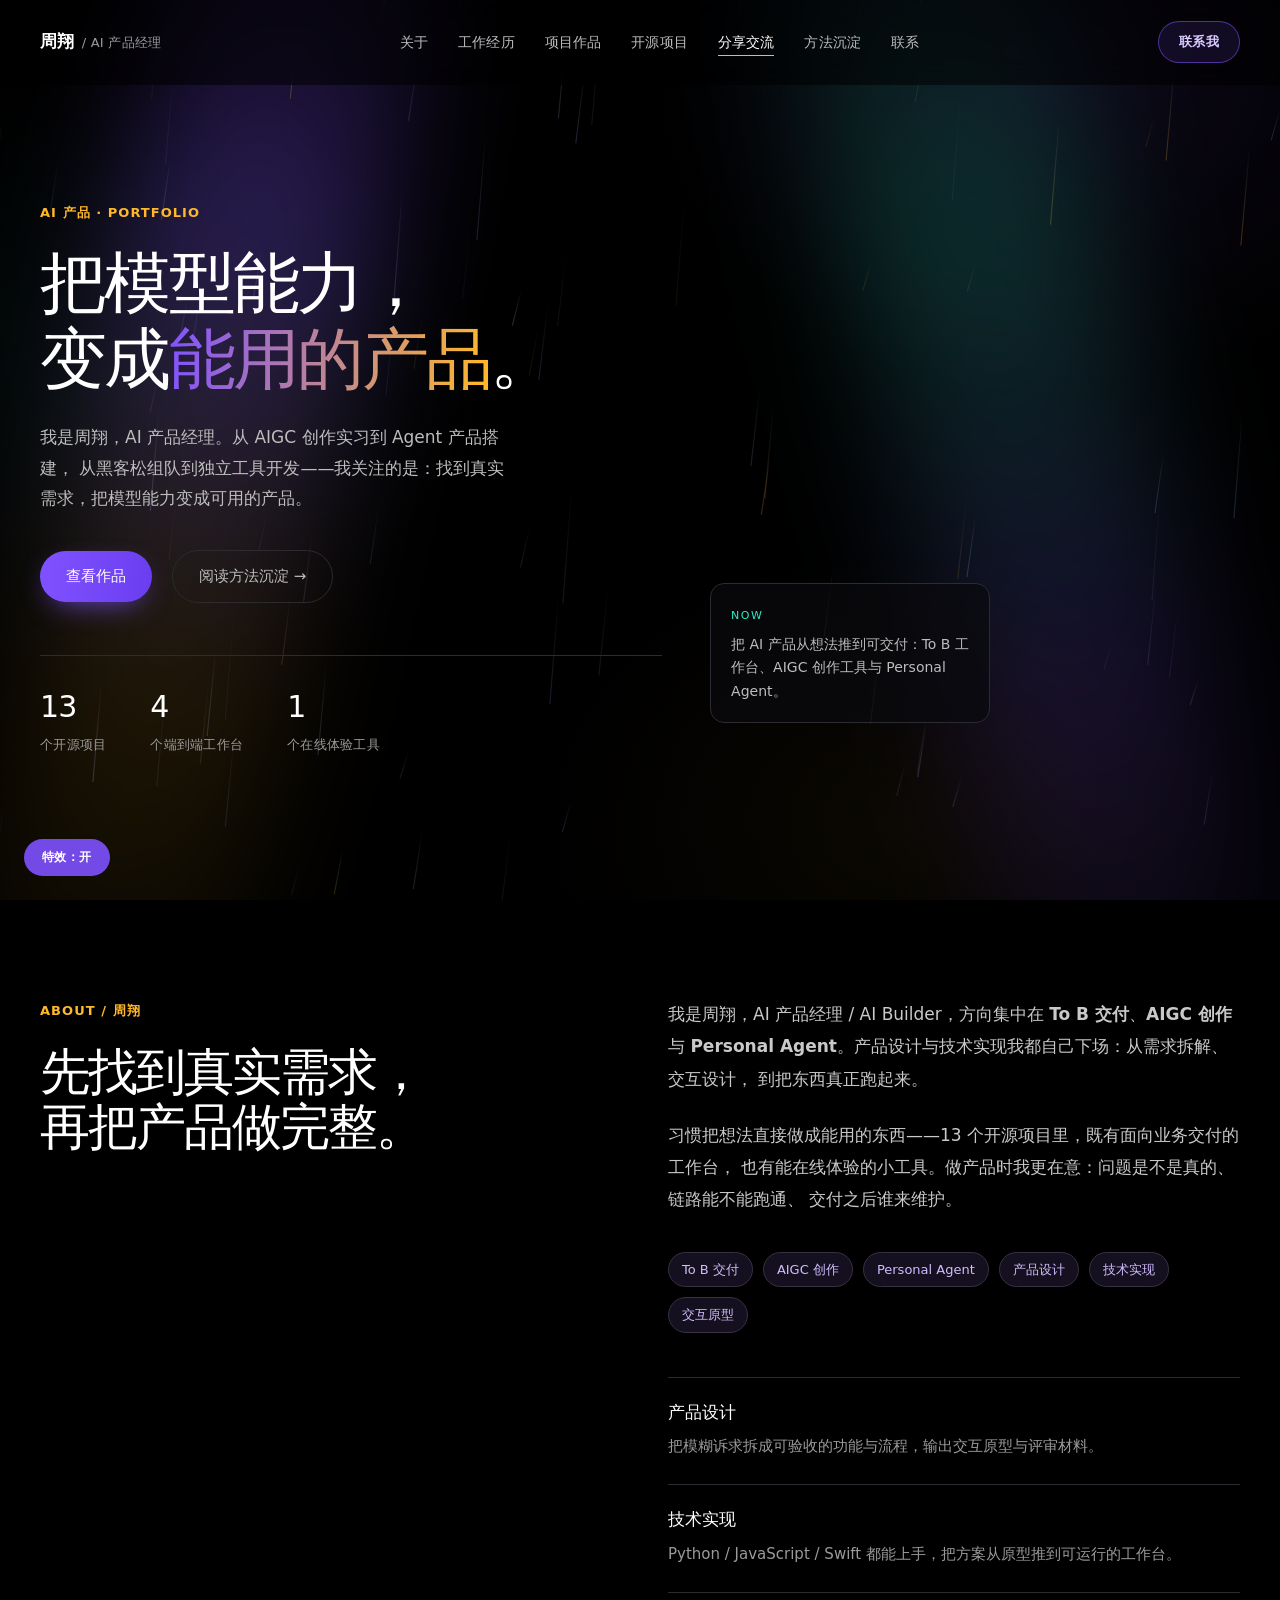
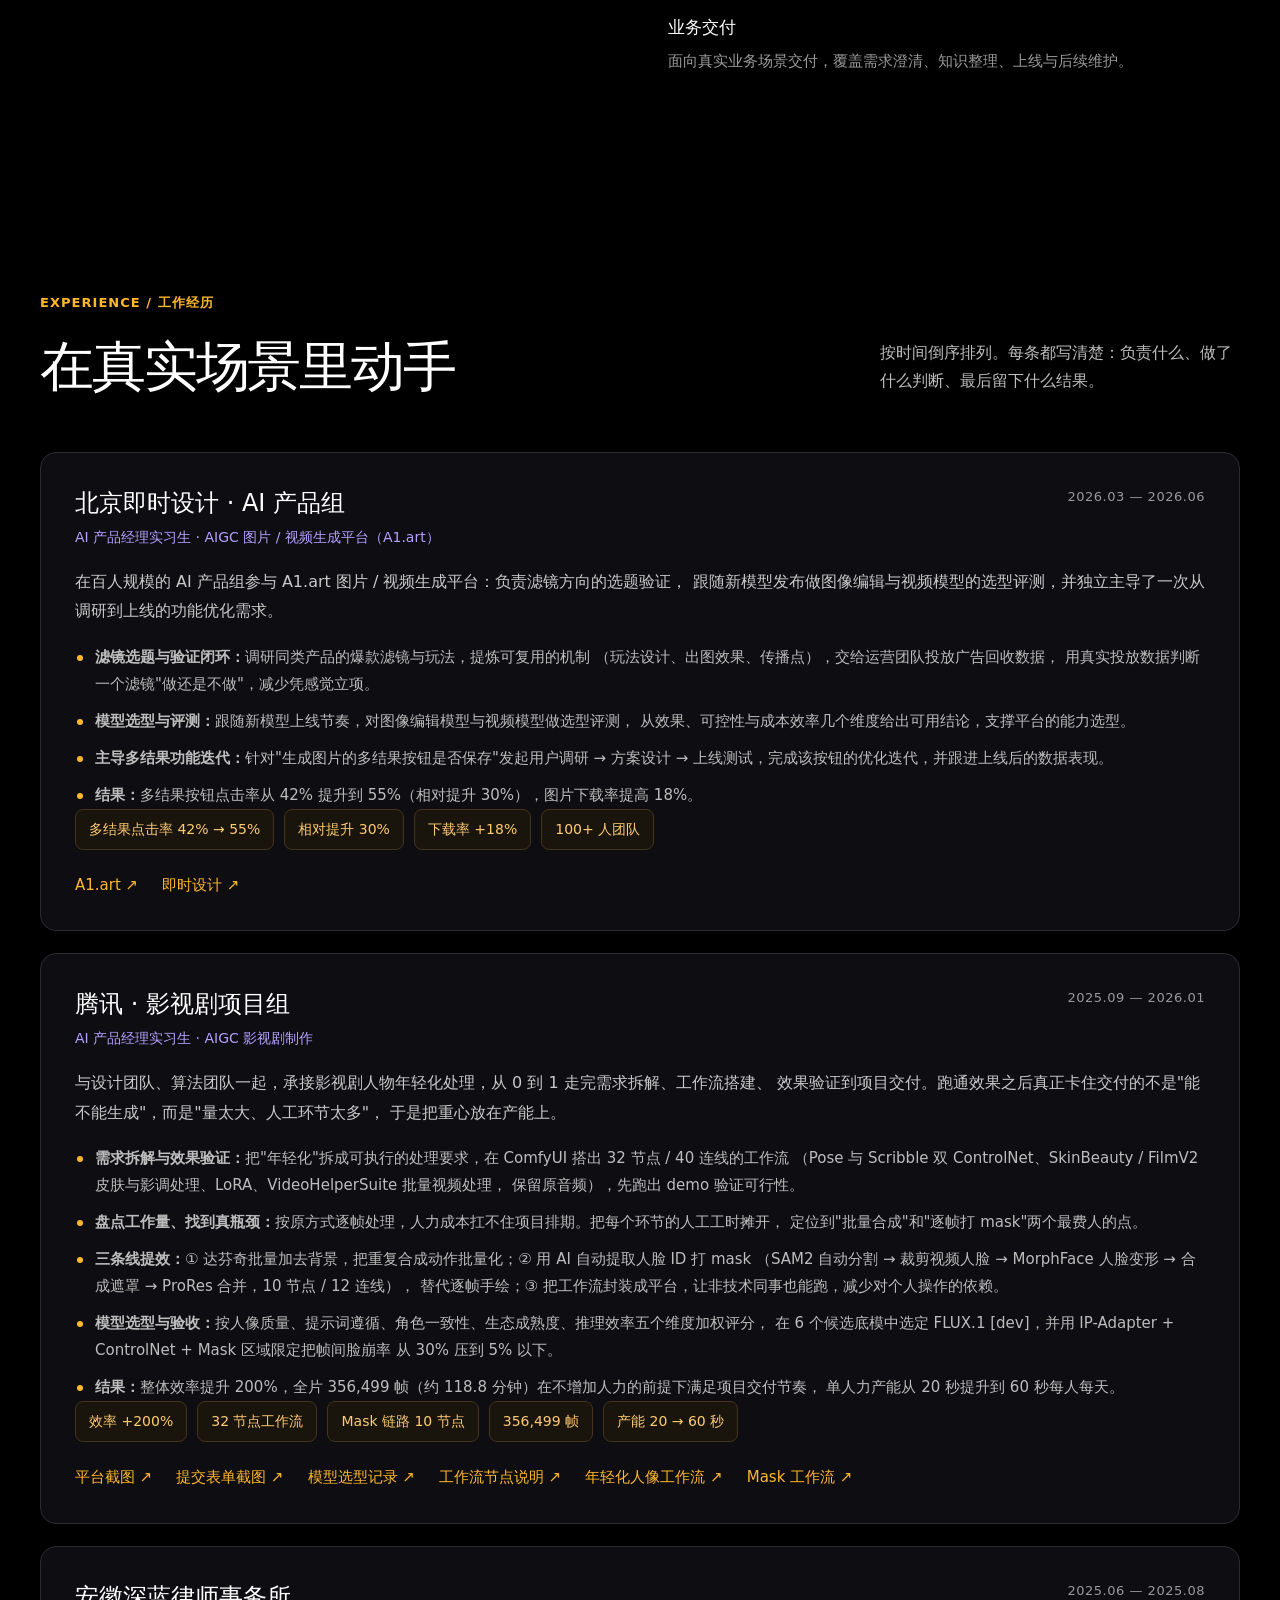
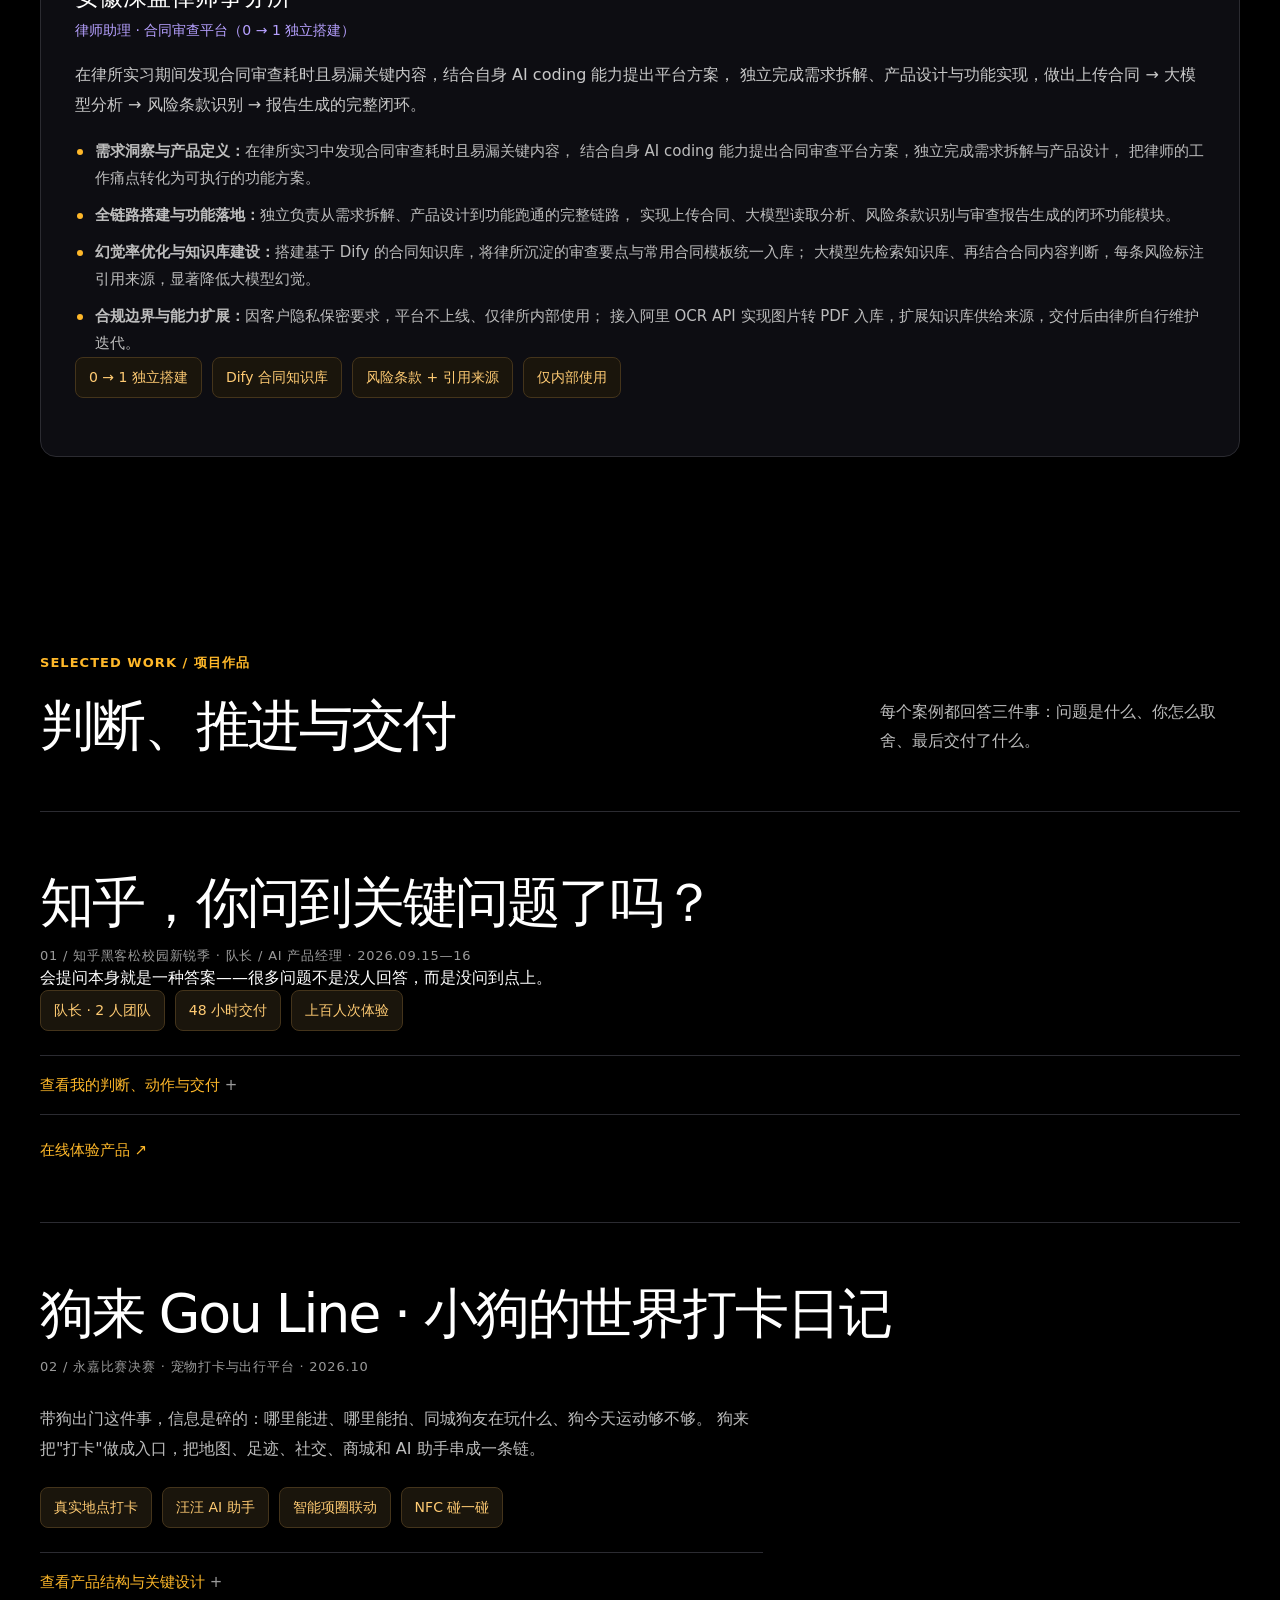
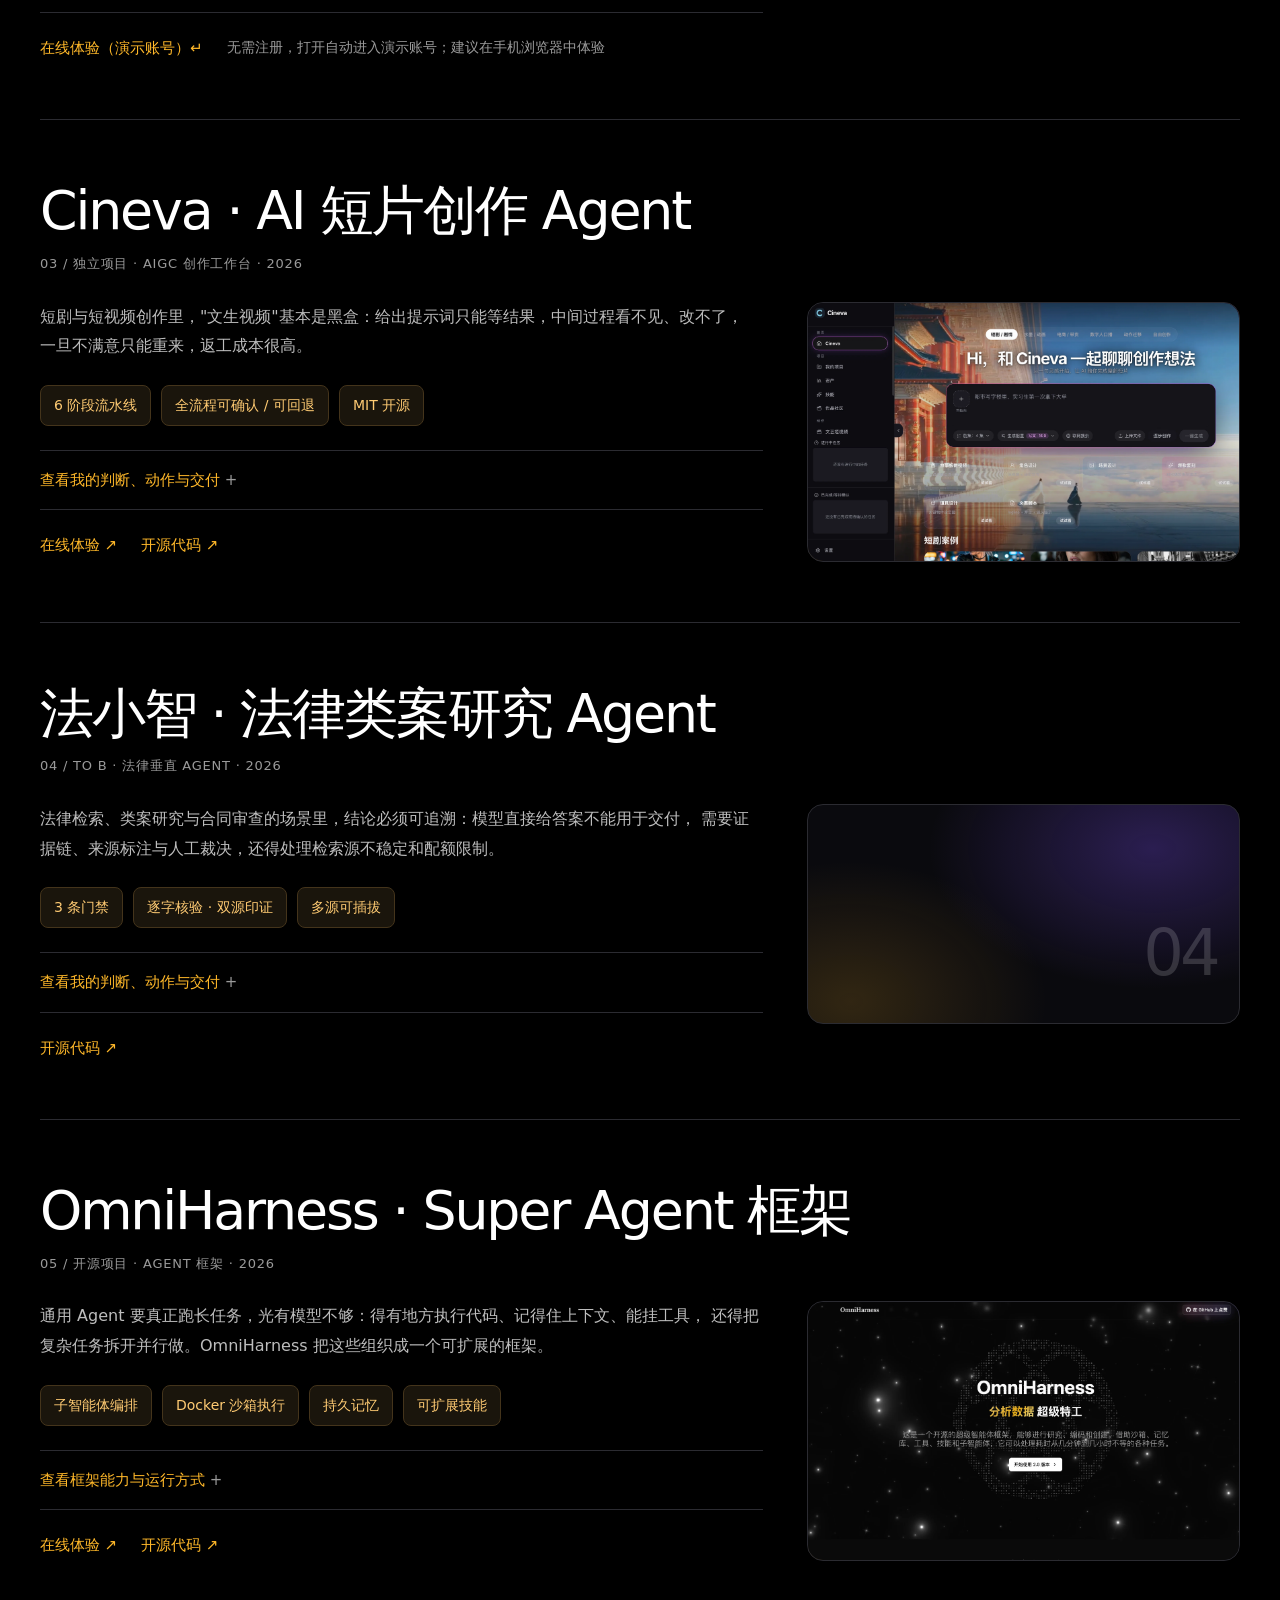
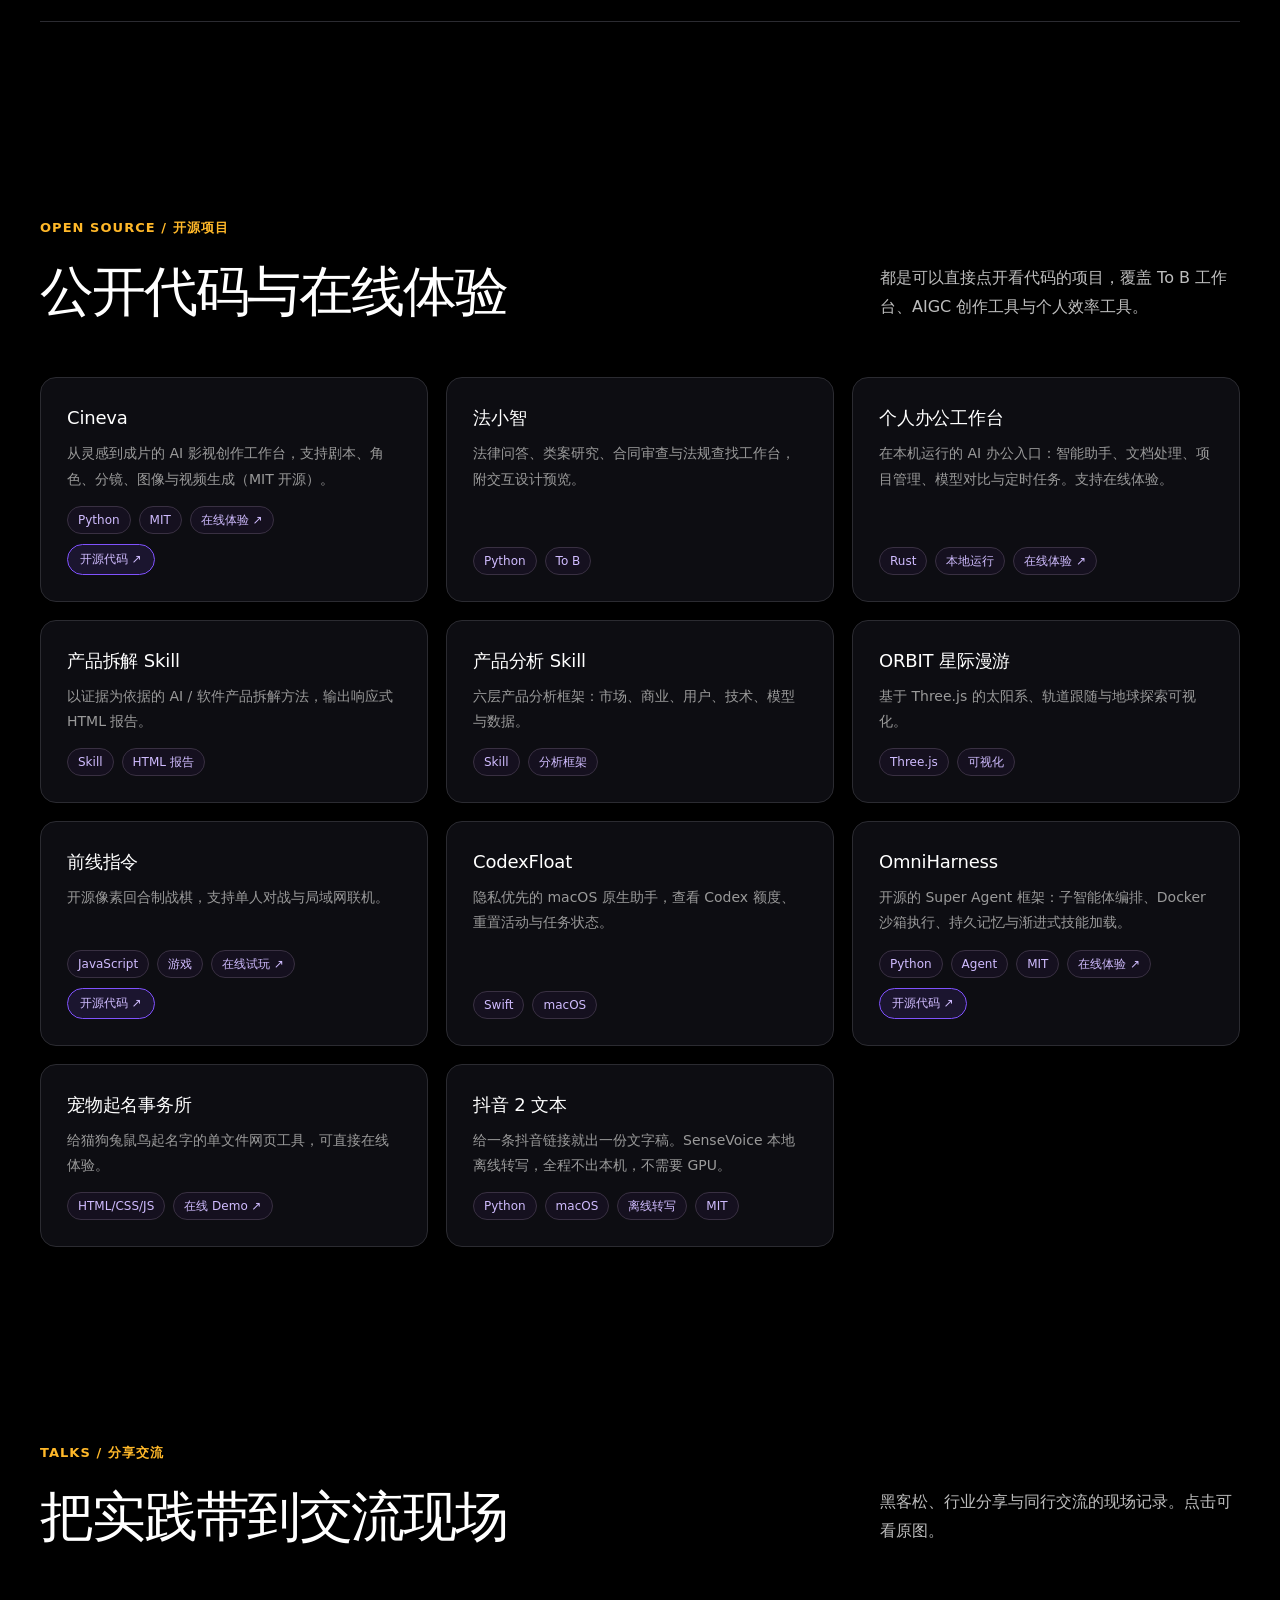
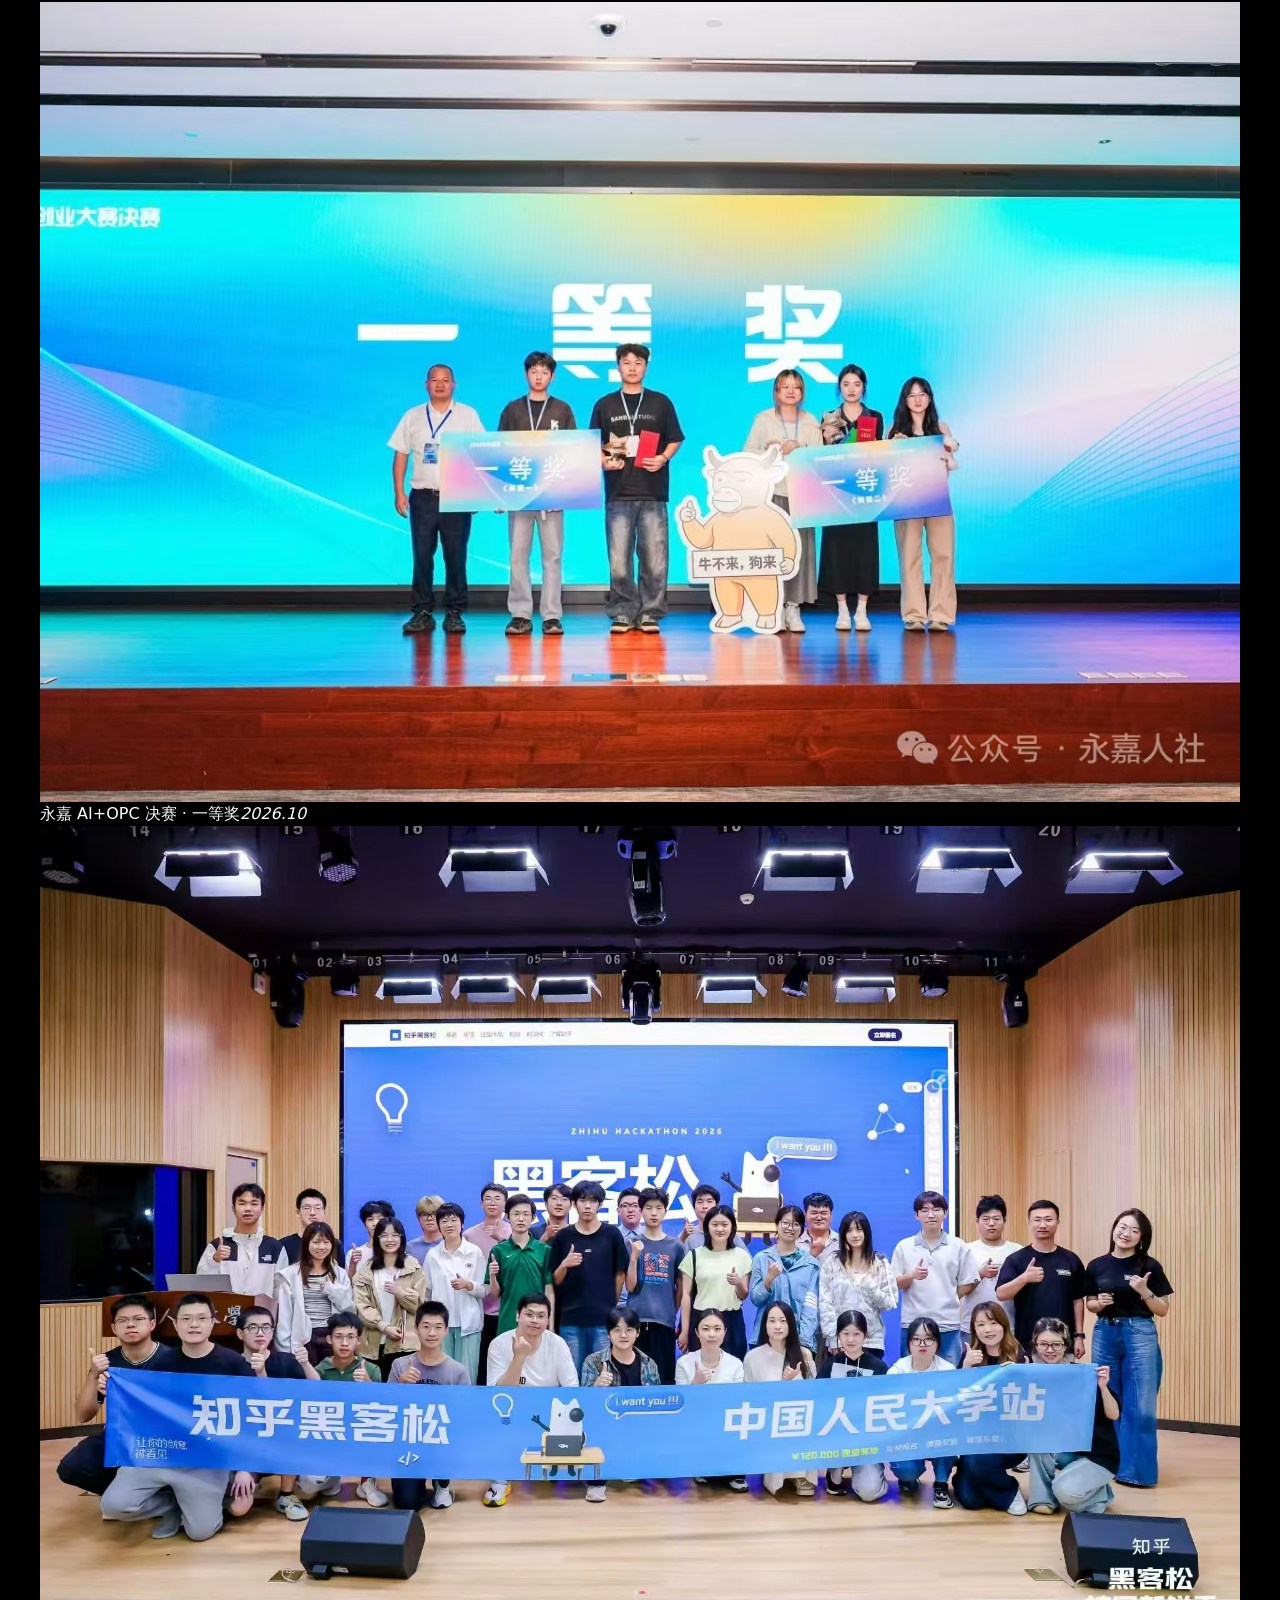
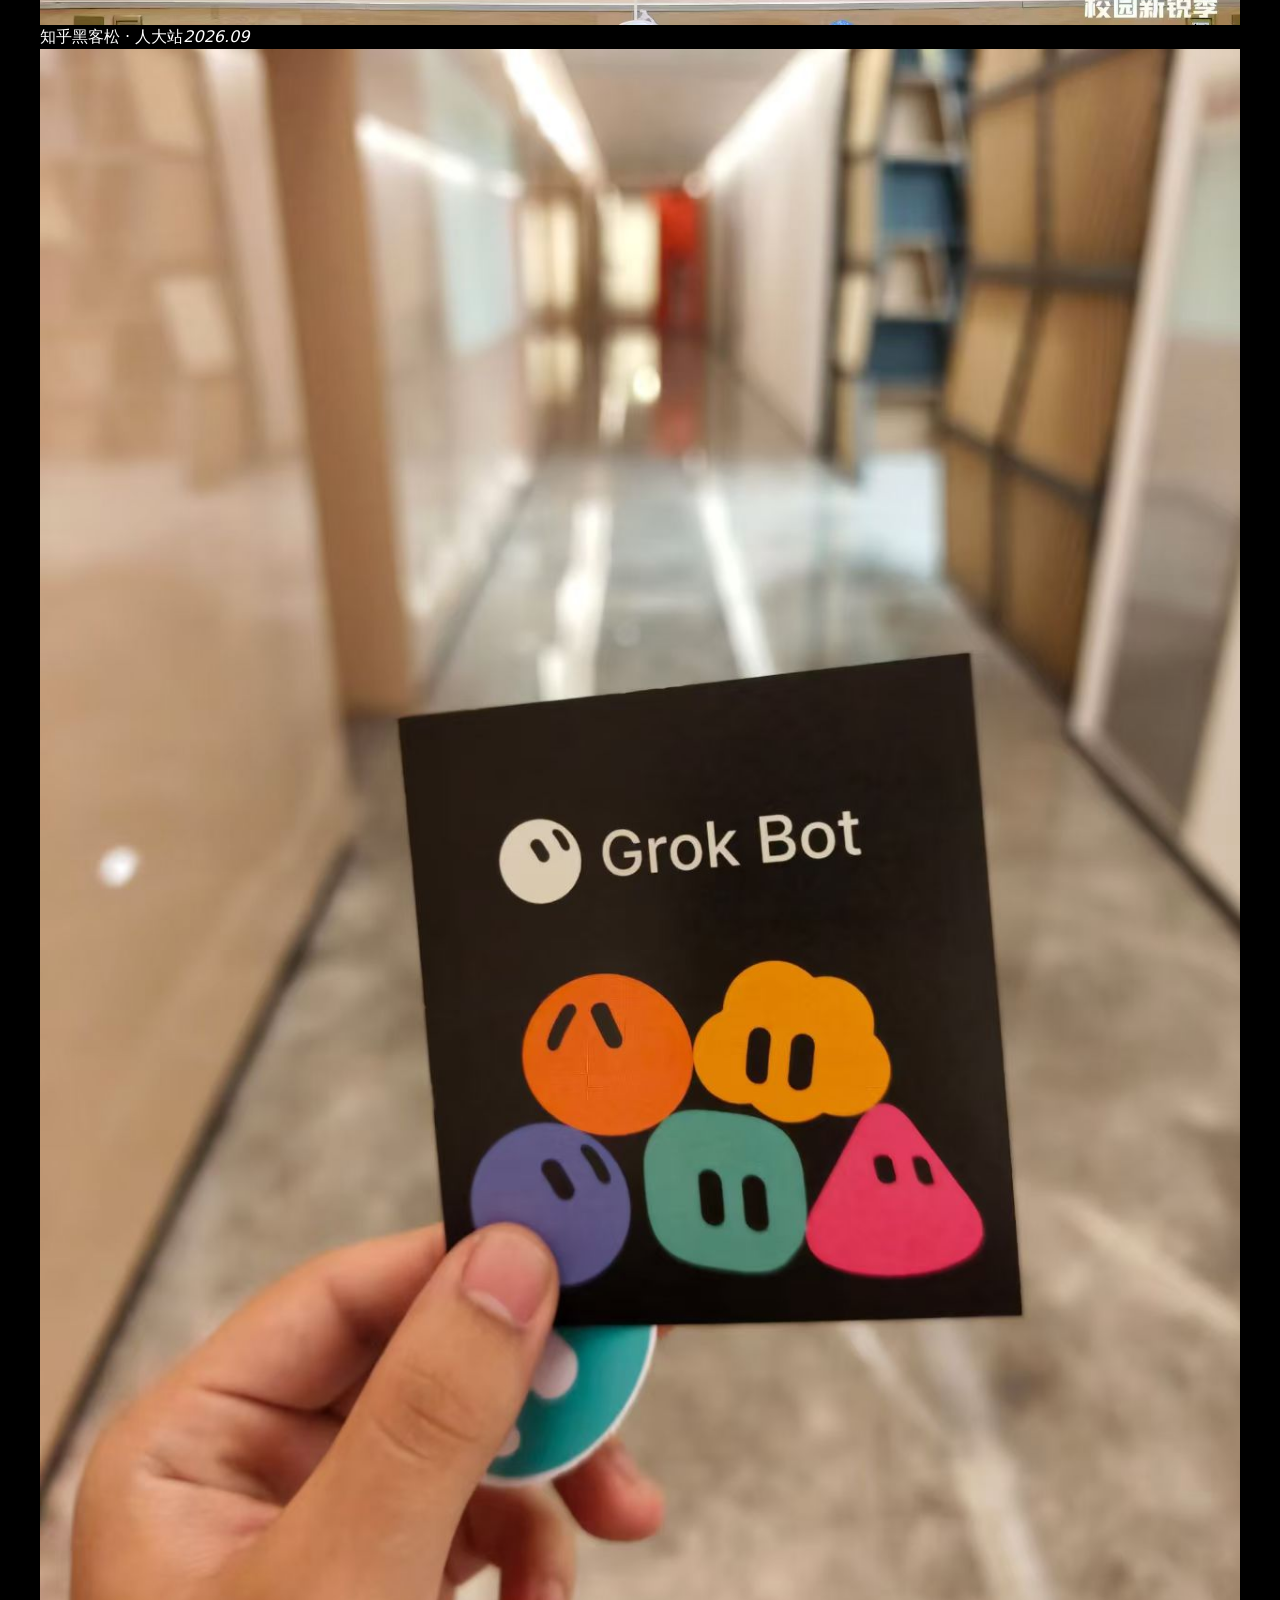
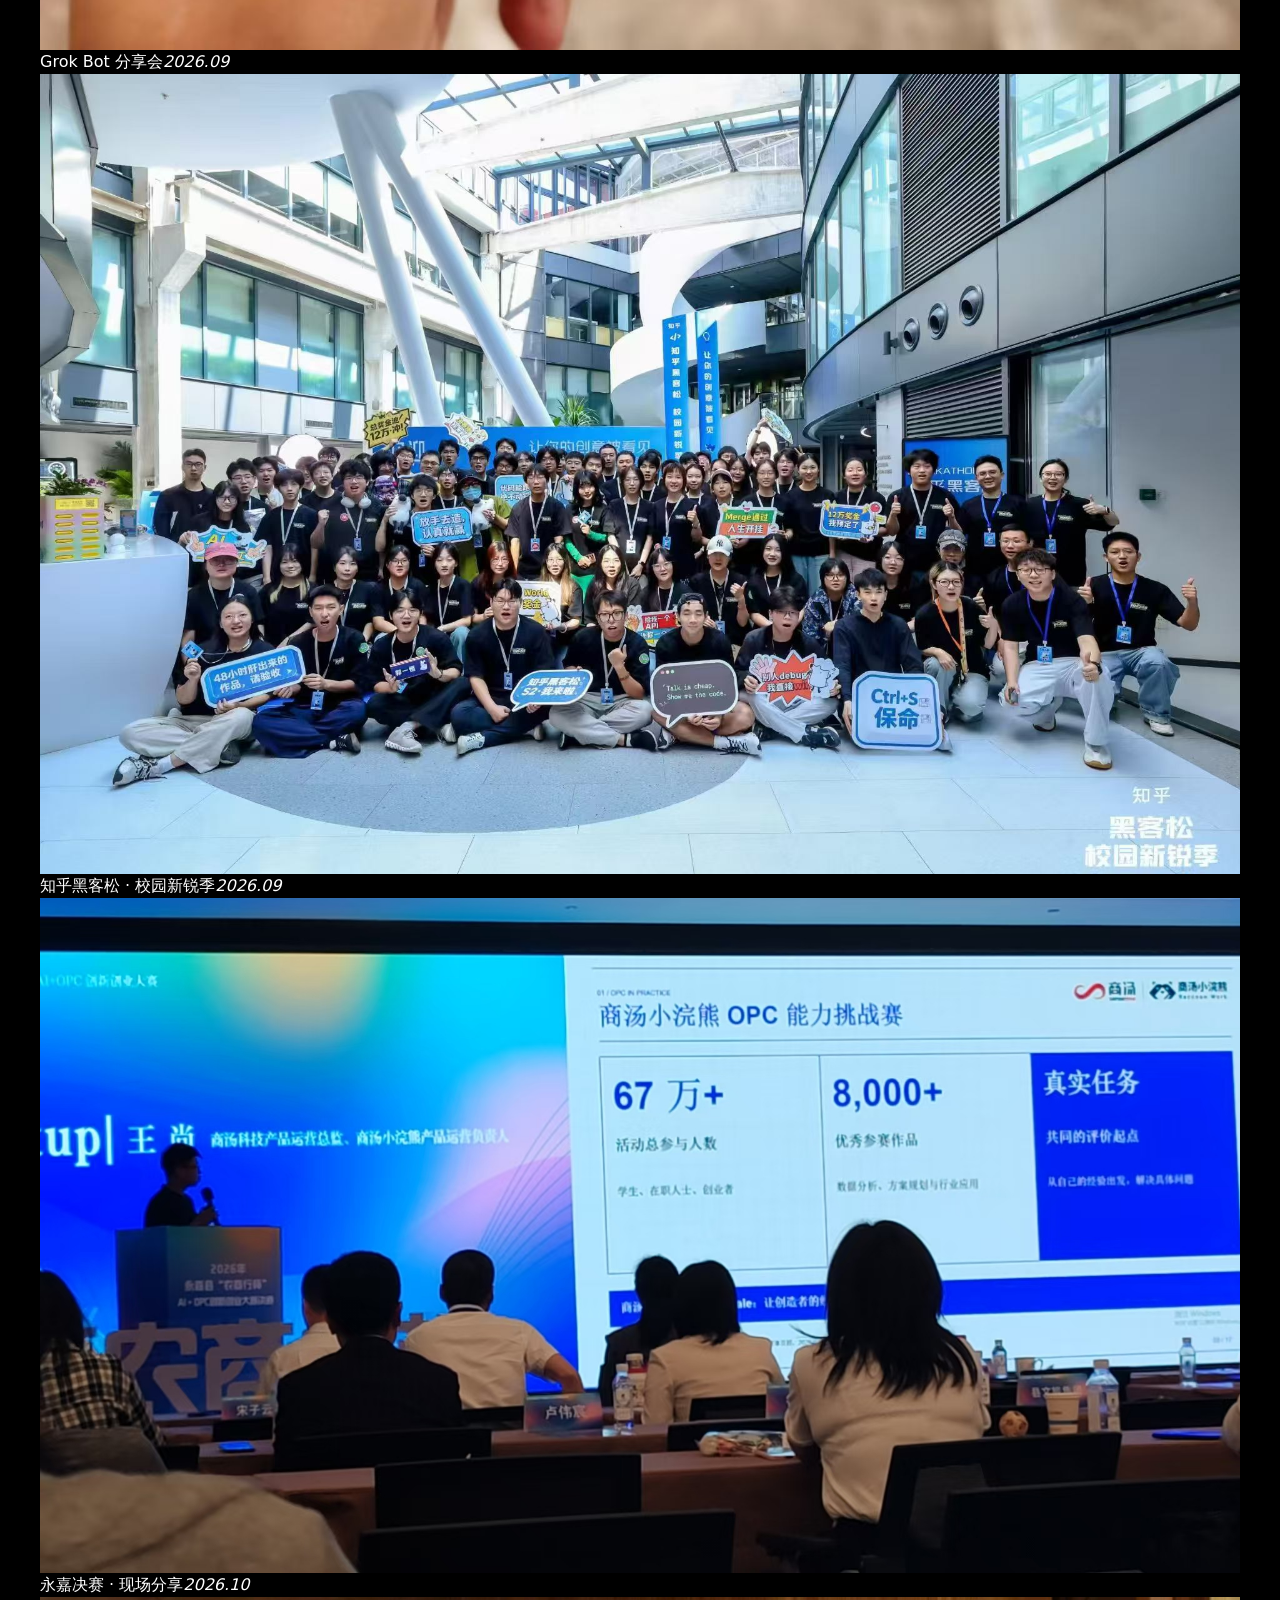
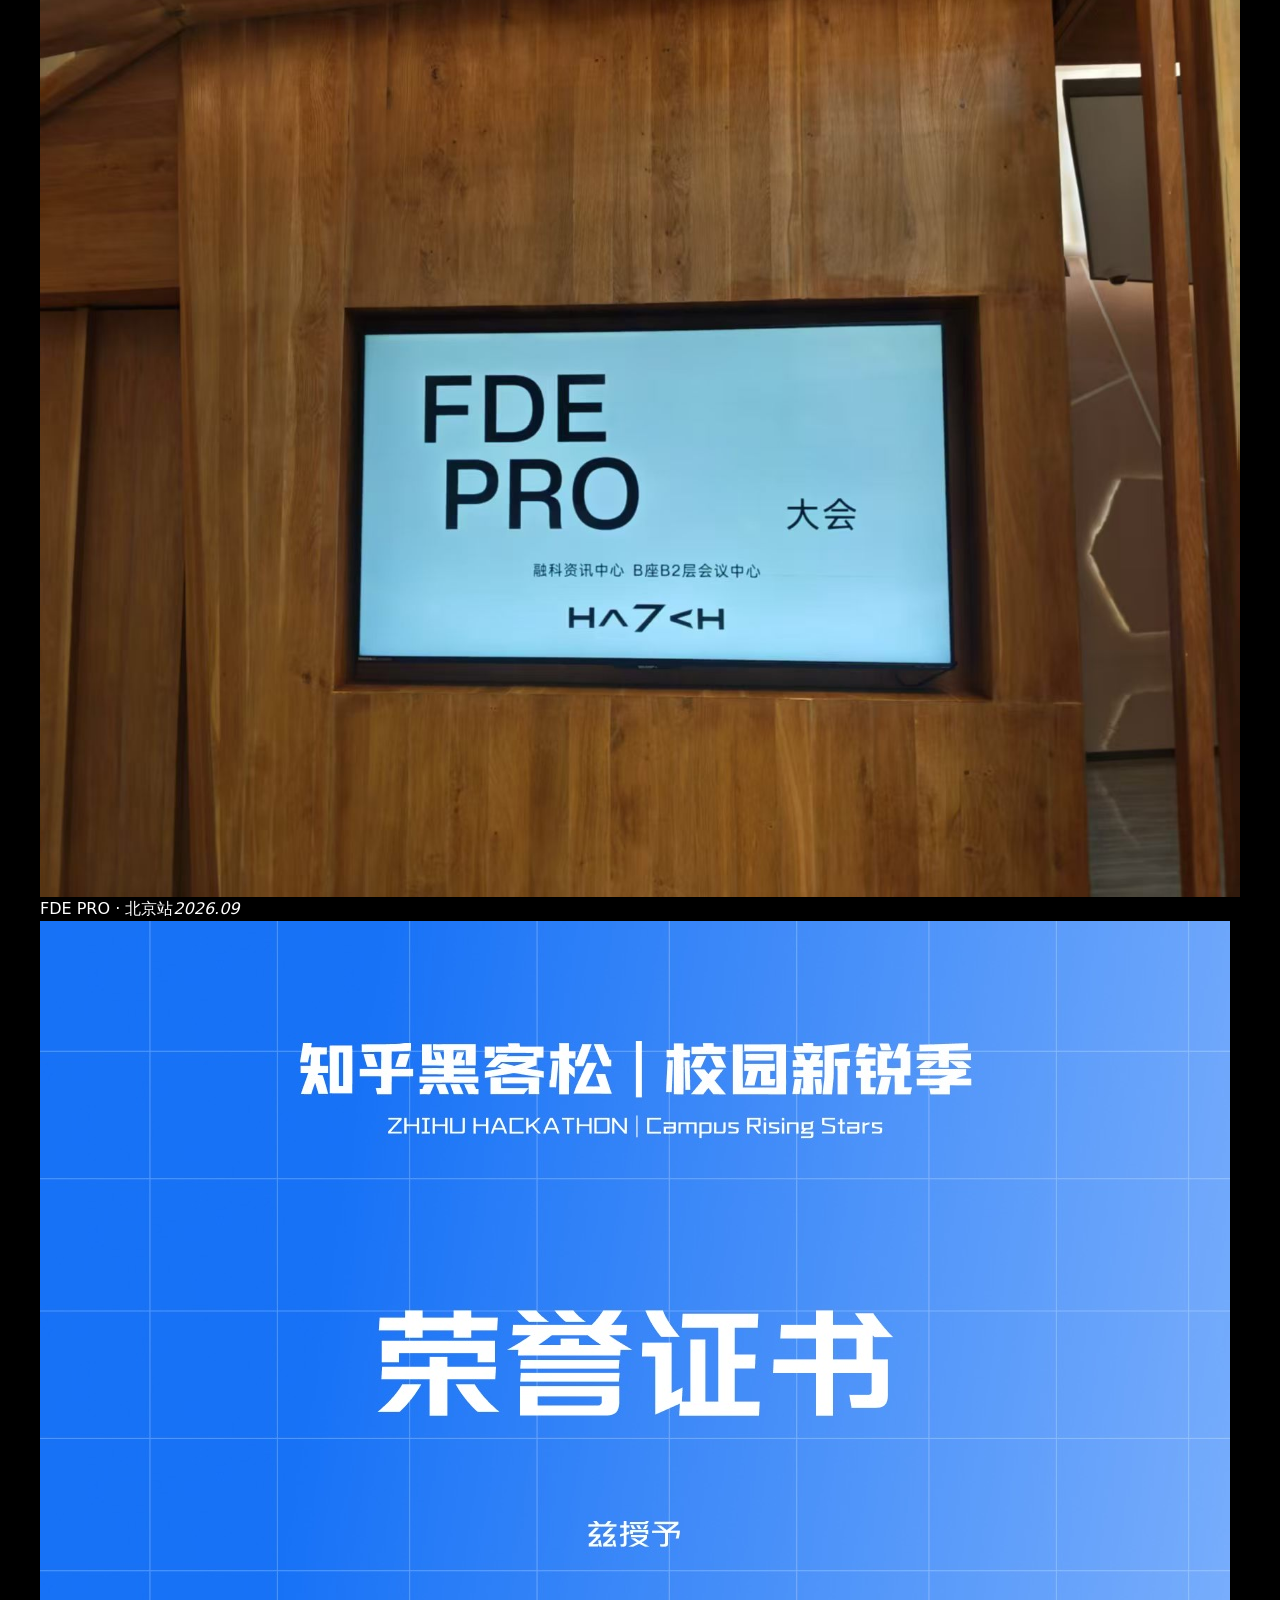
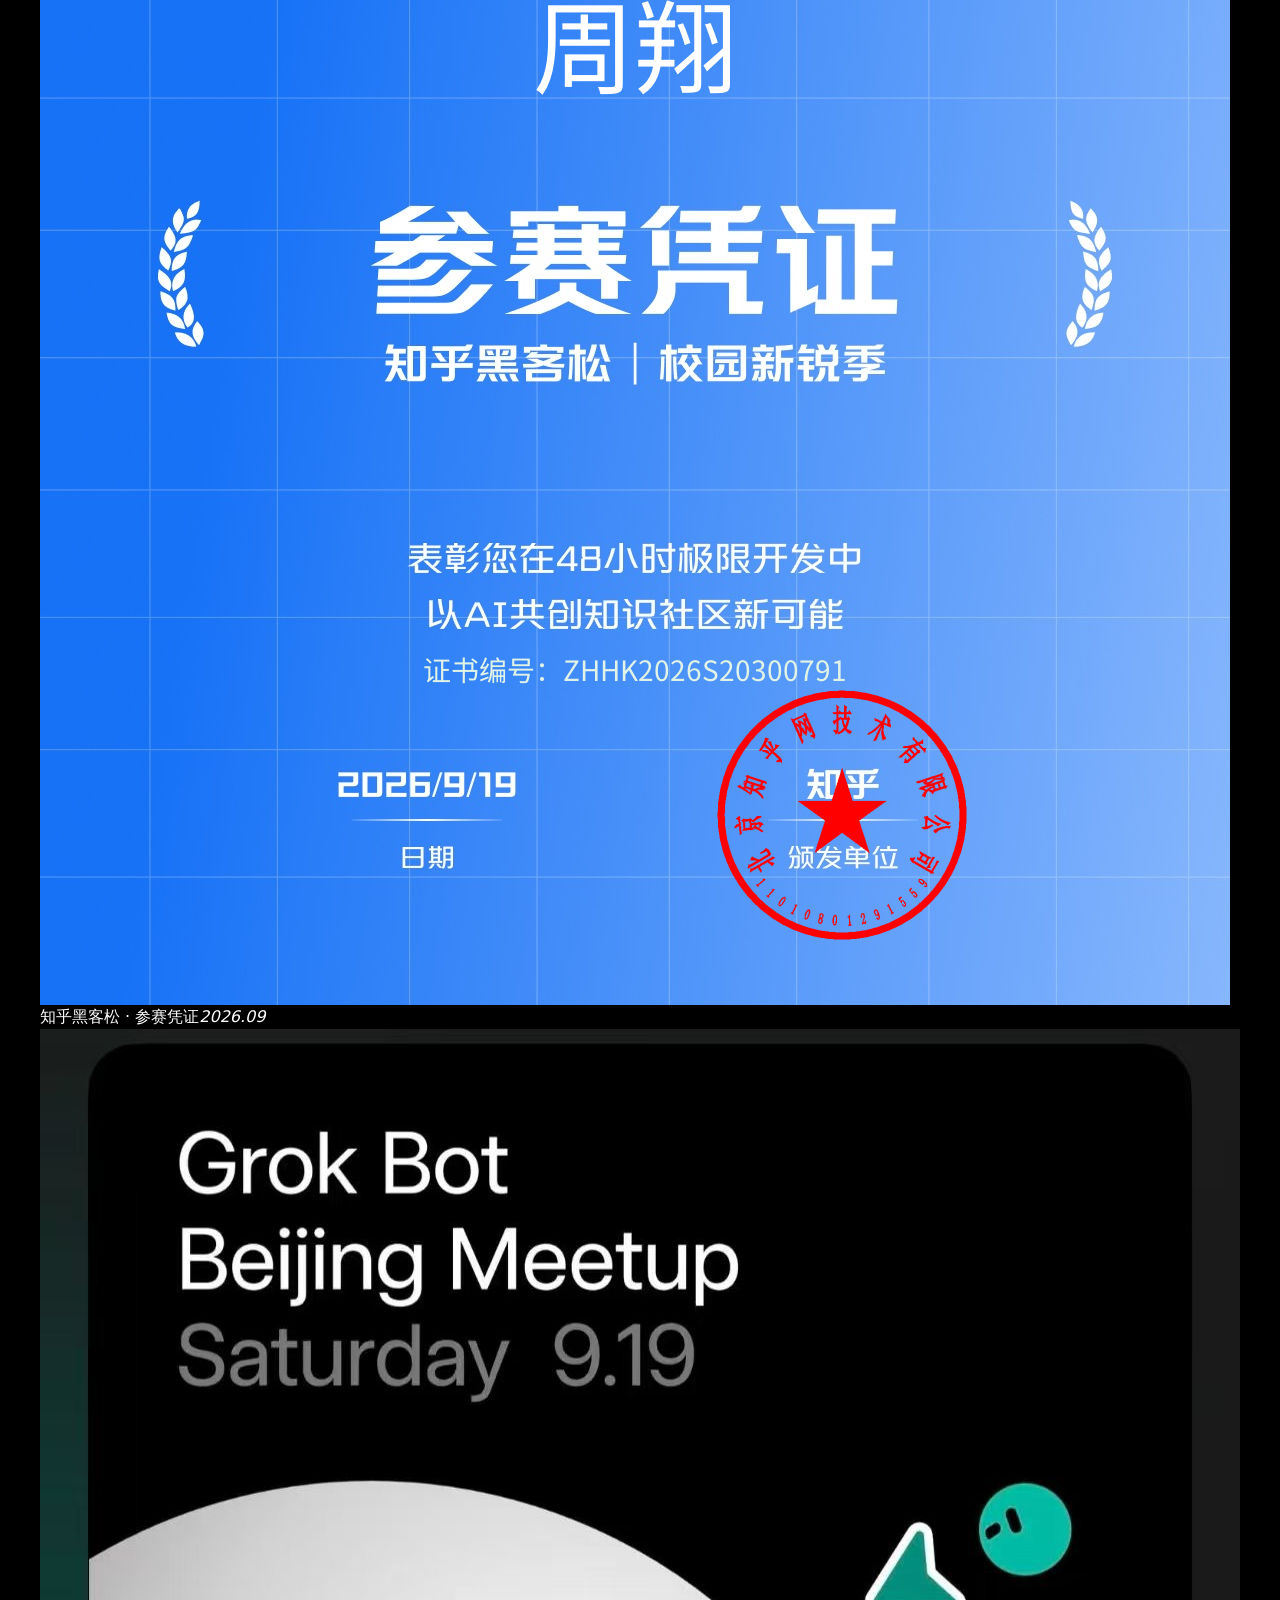
==== commit 6521f486: "分享交流：移除 FDE PRO 邀请函截图 - 删除 talk-item「FDE PRO · 邀请函」及其图片文件 - 分享交流区块照片由 9 张调整为 8 张" ====
--- a/index.html
+++ b/index.html
@@ -613,108 +613,65 @@
           <span class="eyebrow">Talks / 分享交流</span>
           <h2 class="display" id="talks-title">把实践带到交流现场</h2>
         </div>
-        <p>黑客松现场、行业分享与同行交流。照片按时间倒序，点击可看原图。</p>
-      </div>
-
-      <div class="talk-grid">
-        <article class="talk-card">
-          <a class="talk-shot" href="assets/img/yongjia-final-1.jpg" target="_blank" rel="noopener">
+        <p>黑客松、行业分享与同行交流的现场记录。点击可看原图。</p>
+      </div>
+
+      <div class="talk-wall">
+        <figure class="talk-item">
+          <a href="assets/img/yongjia-final-1.jpg" target="_blank" rel="noopener">
             <img src="assets/img/yongjia-final-1.jpg" alt="永嘉 AI+OPC 创新创业大赛决赛一等奖颁奖现场" loading="lazy">
           </a>
-          <div class="talk-body">
-            <span class="talk-meta">永嘉 AI+OPC 创新创业大赛 / 决赛 · 2026.10.13</span>
-            <h3>一等奖颁奖现场</h3>
-            <p>带「狗来 Gou Line」参赛，完成从产品定义到现场路演的全流程演示。</p>
-          </div>
-        </article>
-
-        <article class="talk-card">
-          <a class="talk-shot" href="assets/img/yongjia-final-2.jpg" target="_blank" rel="noopener">
+          <figcaption><span>永嘉 AI+OPC 决赛 · 一等奖</span><em>2026.10</em></figcaption>
+        </figure>
+
+        <figure class="talk-item">
+          <a href="assets/img/zhihu-hackathon-2.jpg" target="_blank" rel="noopener">
+            <img src="assets/img/zhihu-hackathon-2.jpg" alt="知乎黑客松中国人民大学站舞台合影" loading="lazy">
+          </a>
+          <figcaption><span>知乎黑客松 · 人大站</span><em>2026.09</em></figcaption>
+        </figure>
+
+        <figure class="talk-item">
+          <a href="assets/img/grok-meetup-2.jpg" target="_blank" rel="noopener">
+            <img src="assets/img/grok-meetup-2.jpg" alt="Grok Bot 分享会现场贴纸" loading="lazy">
+          </a>
+          <figcaption><span>Grok Bot 分享会</span><em>2026.09</em></figcaption>
+        </figure>
+
+        <figure class="talk-item">
+          <a href="assets/img/zhihu-hackathon-1.jpg" target="_blank" rel="noopener">
+            <img src="assets/img/zhihu-hackathon-1.jpg" alt="知乎黑客松校园新锐季现场合影" loading="lazy">
+          </a>
+          <figcaption><span>知乎黑客松 · 校园新锐季</span><em>2026.09</em></figcaption>
+        </figure>
+
+        <figure class="talk-item">
+          <a href="assets/img/yongjia-final-2.jpg" target="_blank" rel="noopener">
             <img src="assets/img/yongjia-final-2.jpg" alt="永嘉决赛现场：商汤小浣熊 OPC 能力挑战赛分享" loading="lazy">
           </a>
-          <div class="talk-body">
-            <span class="talk-meta">永嘉 AI+OPC 创新创业大赛 / 决赛现场</span>
-            <h3>商汤小浣熊 OPC 能力挑战赛分享</h3>
-            <p>现场听到「真实任务」作为共同评价起点的判断——和做产品时的取舍逻辑很一致。</p>
-          </div>
-        </article>
-
-        <article class="talk-card">
-          <a class="talk-shot" href="assets/img/grok-meetup-2.jpg" target="_blank" rel="noopener">
-            <img src="assets/img/grok-meetup-2.jpg" alt="Grok Bot 分享会现场贴纸" loading="lazy">
-          </a>
-          <div class="talk-body">
-            <span class="talk-meta">Grok Bot Beijing Meetup · 2026.09.19</span>
-            <h3>分享会现场</h3>
-            <p>主办：SpaceXAI for Beijing。和做 Agent 的同行聊落地与边界。</p>
-          </div>
-        </article>
-
-        <article class="talk-card">
-          <a class="talk-shot" href="assets/img/grok-meetup-1.jpg" target="_blank" rel="noopener">
+          <figcaption><span>永嘉决赛 · 现场分享</span><em>2026.10</em></figcaption>
+        </figure>
+
+        <figure class="talk-item">
+          <a href="assets/img/fde-beijing-1.jpg" target="_blank" rel="noopener">
+            <img src="assets/img/fde-beijing-1.jpg" alt="HA7CH FDE PRO 北京站会场" loading="lazy">
+          </a>
+          <figcaption><span>FDE PRO · 北京站</span><em>2026.09</em></figcaption>
+        </figure>
+
+        <figure class="talk-item">
+          <a href="assets/img/zhihu-hackathon-cert.png" target="_blank" rel="noopener">
+            <img src="assets/img/zhihu-hackathon-cert.png" alt="知乎黑客松校园新锐季参赛凭证" loading="lazy">
+          </a>
+          <figcaption><span>知乎黑客松 · 参赛凭证</span><em>2026.09</em></figcaption>
+        </figure>
+
+        <figure class="talk-item">
+          <a href="assets/img/grok-meetup-1.jpg" target="_blank" rel="noopener">
             <img src="assets/img/grok-meetup-1.jpg" alt="Grok Bot Beijing Meetup 活动页" loading="lazy">
           </a>
-          <div class="talk-body">
-            <span class="talk-meta">Grok Bot Beijing Meetup · 2026.09.19</span>
-            <h3>活动页</h3>
-            <p>融科资讯中心 B2 融荟会议中心，14:00—18:00。</p>
-          </div>
-        </article>
-
-        <article class="talk-card">
-          <a class="talk-shot" href="assets/img/zhihu-hackathon-1.jpg" target="_blank" rel="noopener">
-            <img src="assets/img/zhihu-hackathon-1.jpg" alt="知乎黑客松校园新锐季现场合影" loading="lazy">
-          </a>
-          <div class="talk-body">
-            <span class="talk-meta">知乎黑客松 / 校园新锐季 · 2026.09.15—16</span>
-            <h3>48 小时极限开发现场</h3>
-            <p>作为队长组队 2 人，完成从选题、产品定义到上线提交的全流程。</p>
-          </div>
-        </article>
-
-        <article class="talk-card">
-          <a class="talk-shot" href="assets/img/zhihu-hackathon-2.jpg" target="_blank" rel="noopener">
-            <img src="assets/img/zhihu-hackathon-2.jpg" alt="知乎黑客松中国人民大学站舞台合影" loading="lazy">
-          </a>
-          <div class="talk-body">
-            <span class="talk-meta">知乎黑客松 / 中国人民大学站</span>
-            <h3>参赛团队合影</h3>
-            <p>现场评审与路演提交，产品累计上百人次体验。</p>
-          </div>
-        </article>
-
-        <article class="talk-card">
-          <a class="talk-shot" href="assets/img/zhihu-hackathon-cert.png" target="_blank" rel="noopener">
-            <img src="assets/img/zhihu-hackathon-cert.png" alt="知乎黑客松校园新锐季参赛凭证（周翔）" loading="lazy">
-          </a>
-          <div class="talk-body">
-            <span class="talk-meta">知乎黑客松 / 参赛凭证</span>
-            <h3>ZHHK2026S20300791</h3>
-            <p>表彰在 48 小时极限开发中以 AI 共创知识社区新可能。</p>
-          </div>
-        </article>
-
-        <article class="talk-card">
-          <a class="talk-shot" href="assets/img/fde-beijing-1.jpg" target="_blank" rel="noopener">
-            <img src="assets/img/fde-beijing-1.jpg" alt="HA7CH FDE PRO 北京站会场屏幕" loading="lazy">
-          </a>
-          <div class="talk-body">
-            <span class="talk-meta">HA7CH FDE PRO / 北京站 · 2026.09.05</span>
-            <h3>现场</h3>
-            <p>融科资讯中心 B2 层会议中心，围绕真实项目案例与交付复盘交流。</p>
-          </div>
-        </article>
-
-        <article class="talk-card">
-          <a class="talk-shot" href="assets/img/fde-beijing-2.jpg" target="_blank" rel="noopener">
-            <img src="assets/img/fde-beijing-2.jpg" alt="HA7CH FDE PRO 北京站邀请函" loading="lazy">
-          </a>
-          <div class="talk-body">
-            <span class="talk-meta">HA7CH FDE PRO / 邀请函</span>
-            <h3>真实项目案例与交付复盘</h3>
-            <p>从业务问题到上线结果的方法，以及产业需求与能力协同。</p>
-          </div>
-        </article>
+          <figcaption><span>Grok Bot · 活动页</span><em>2026.09</em></figcaption>
+        </figure>
       </div>
 
       <p class="talk-note">
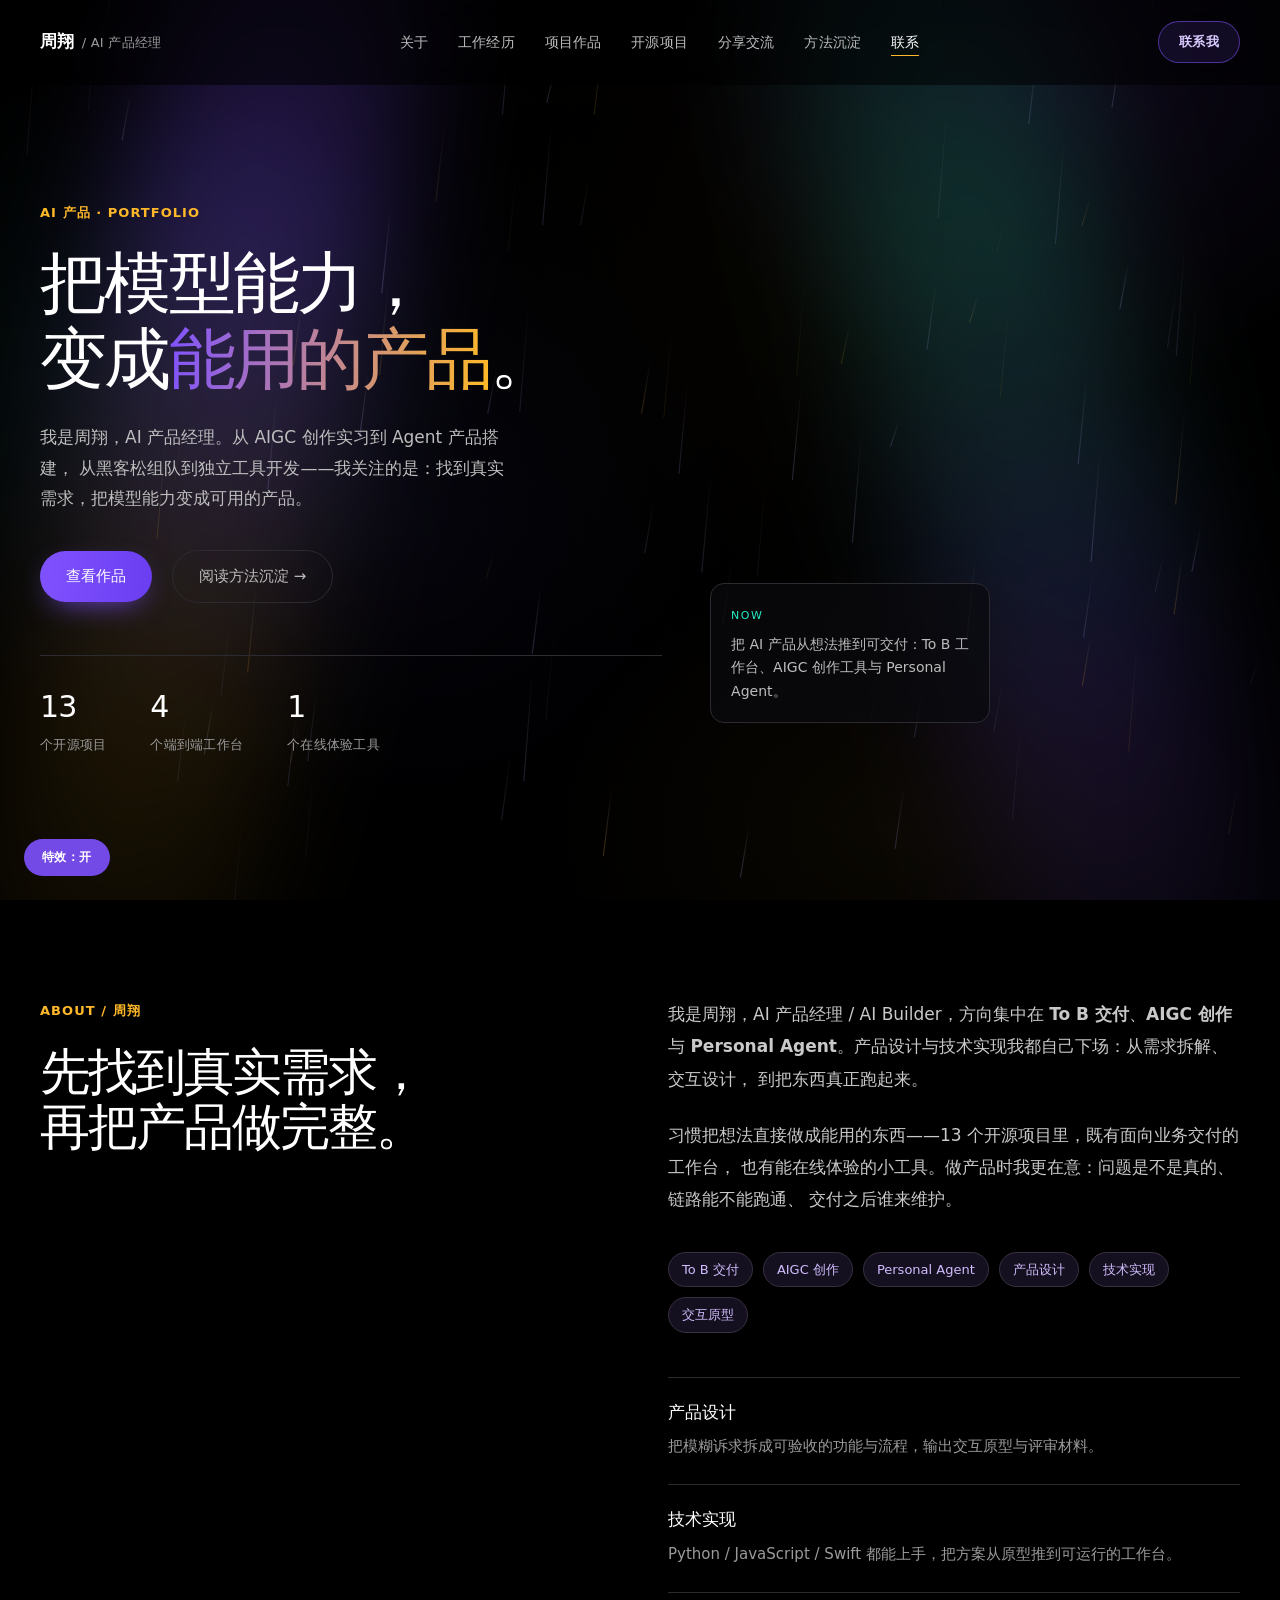
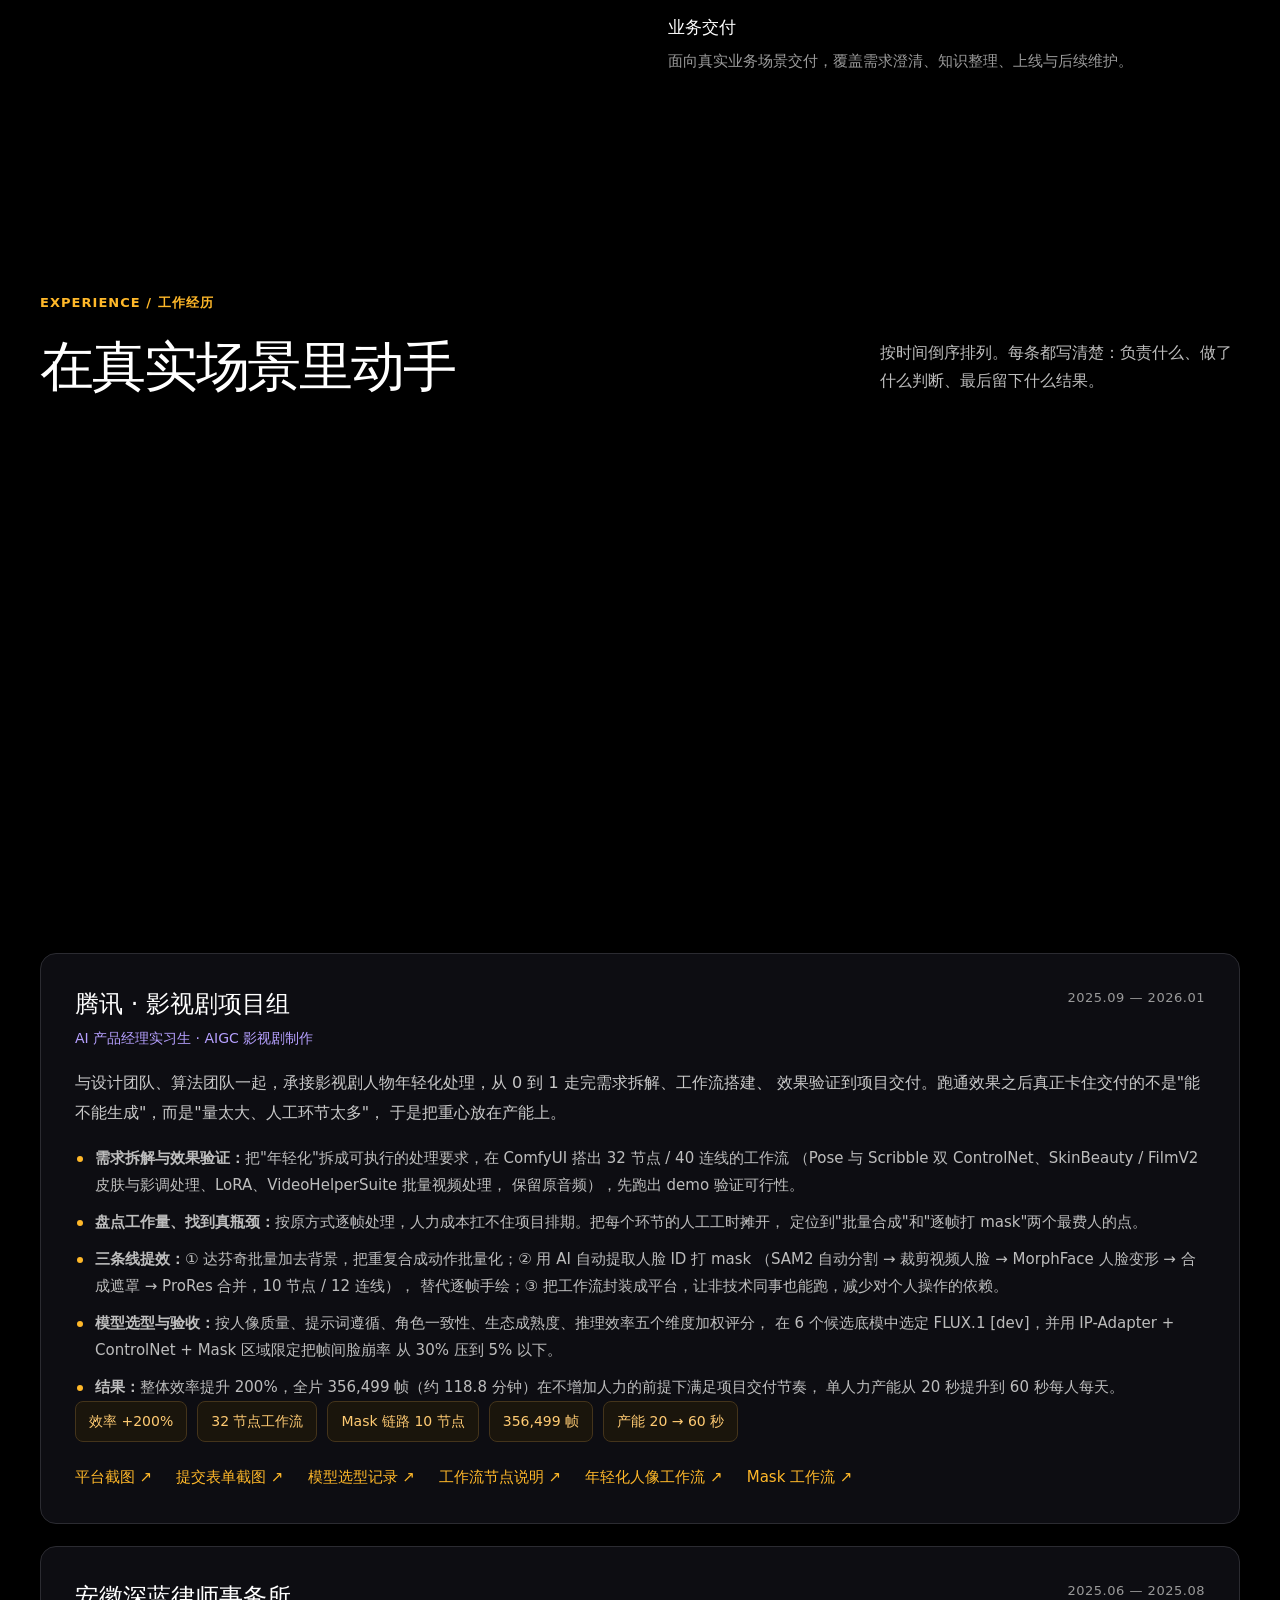
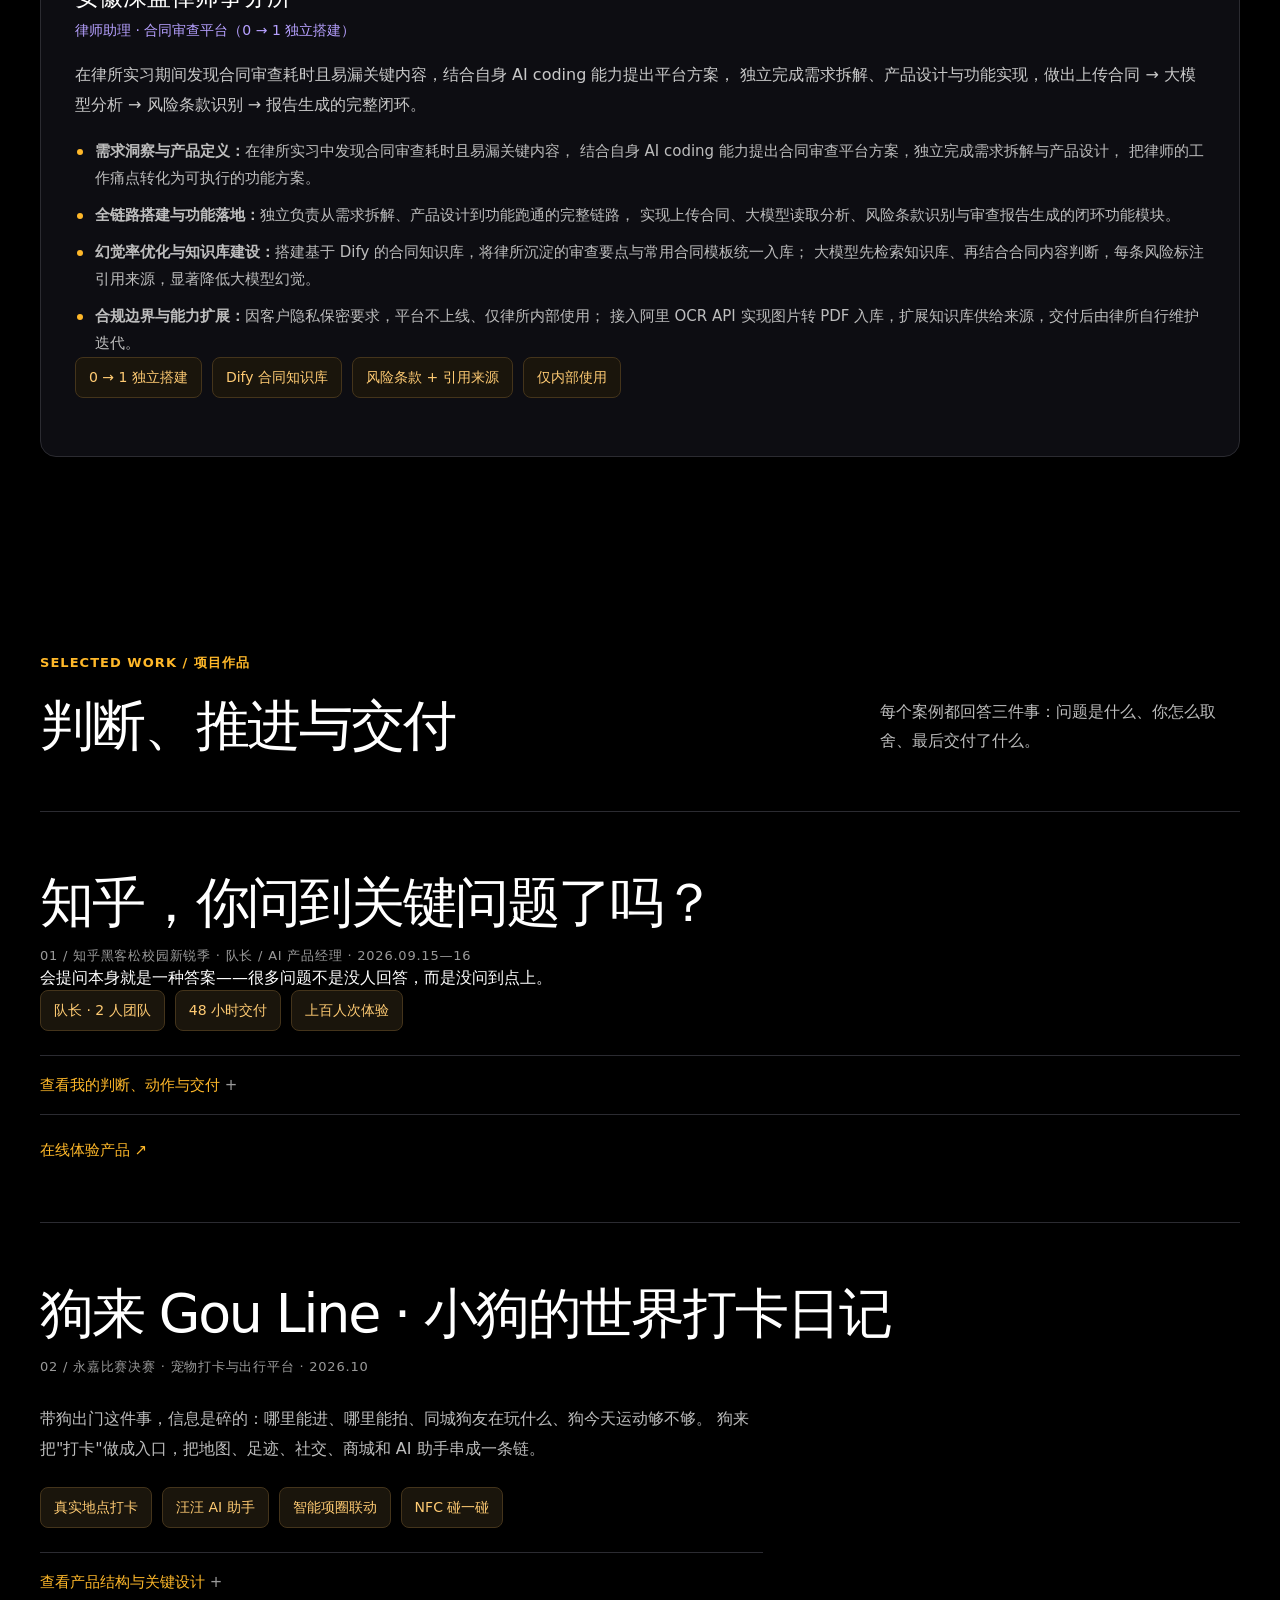
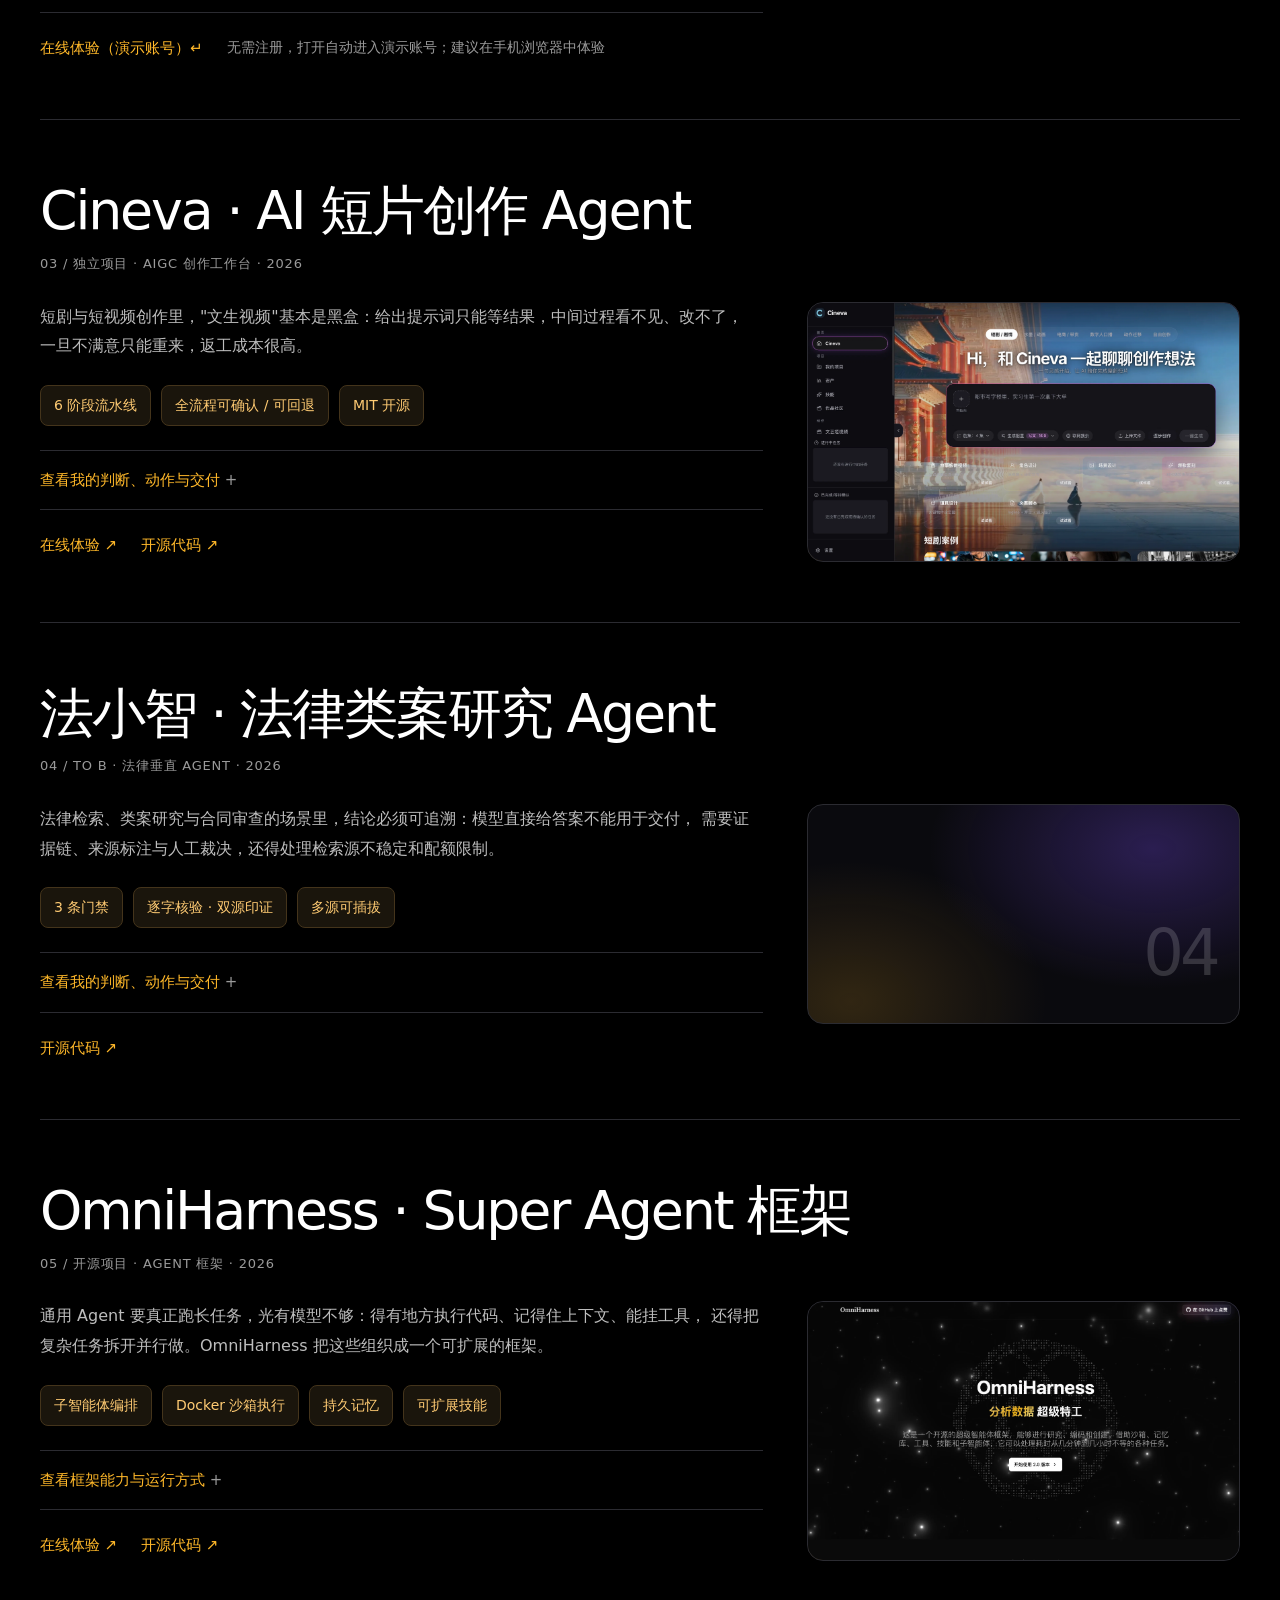
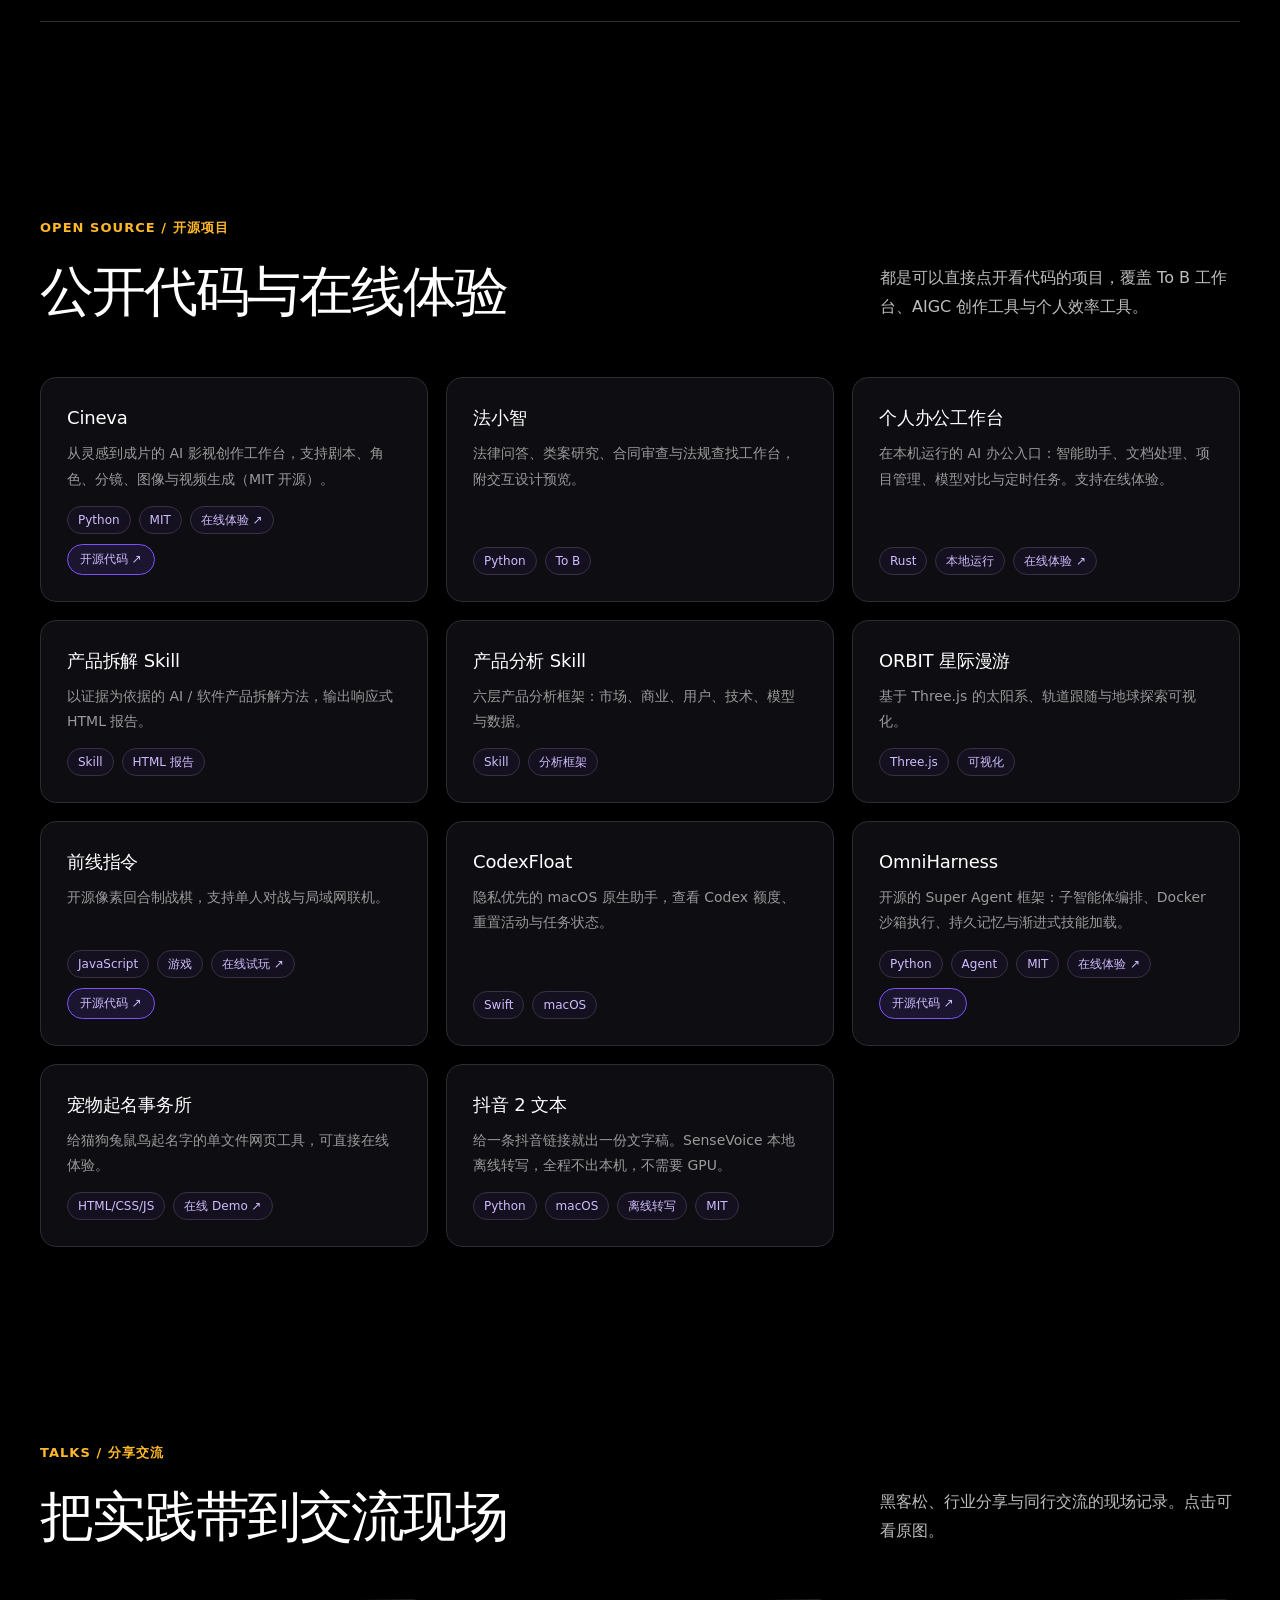
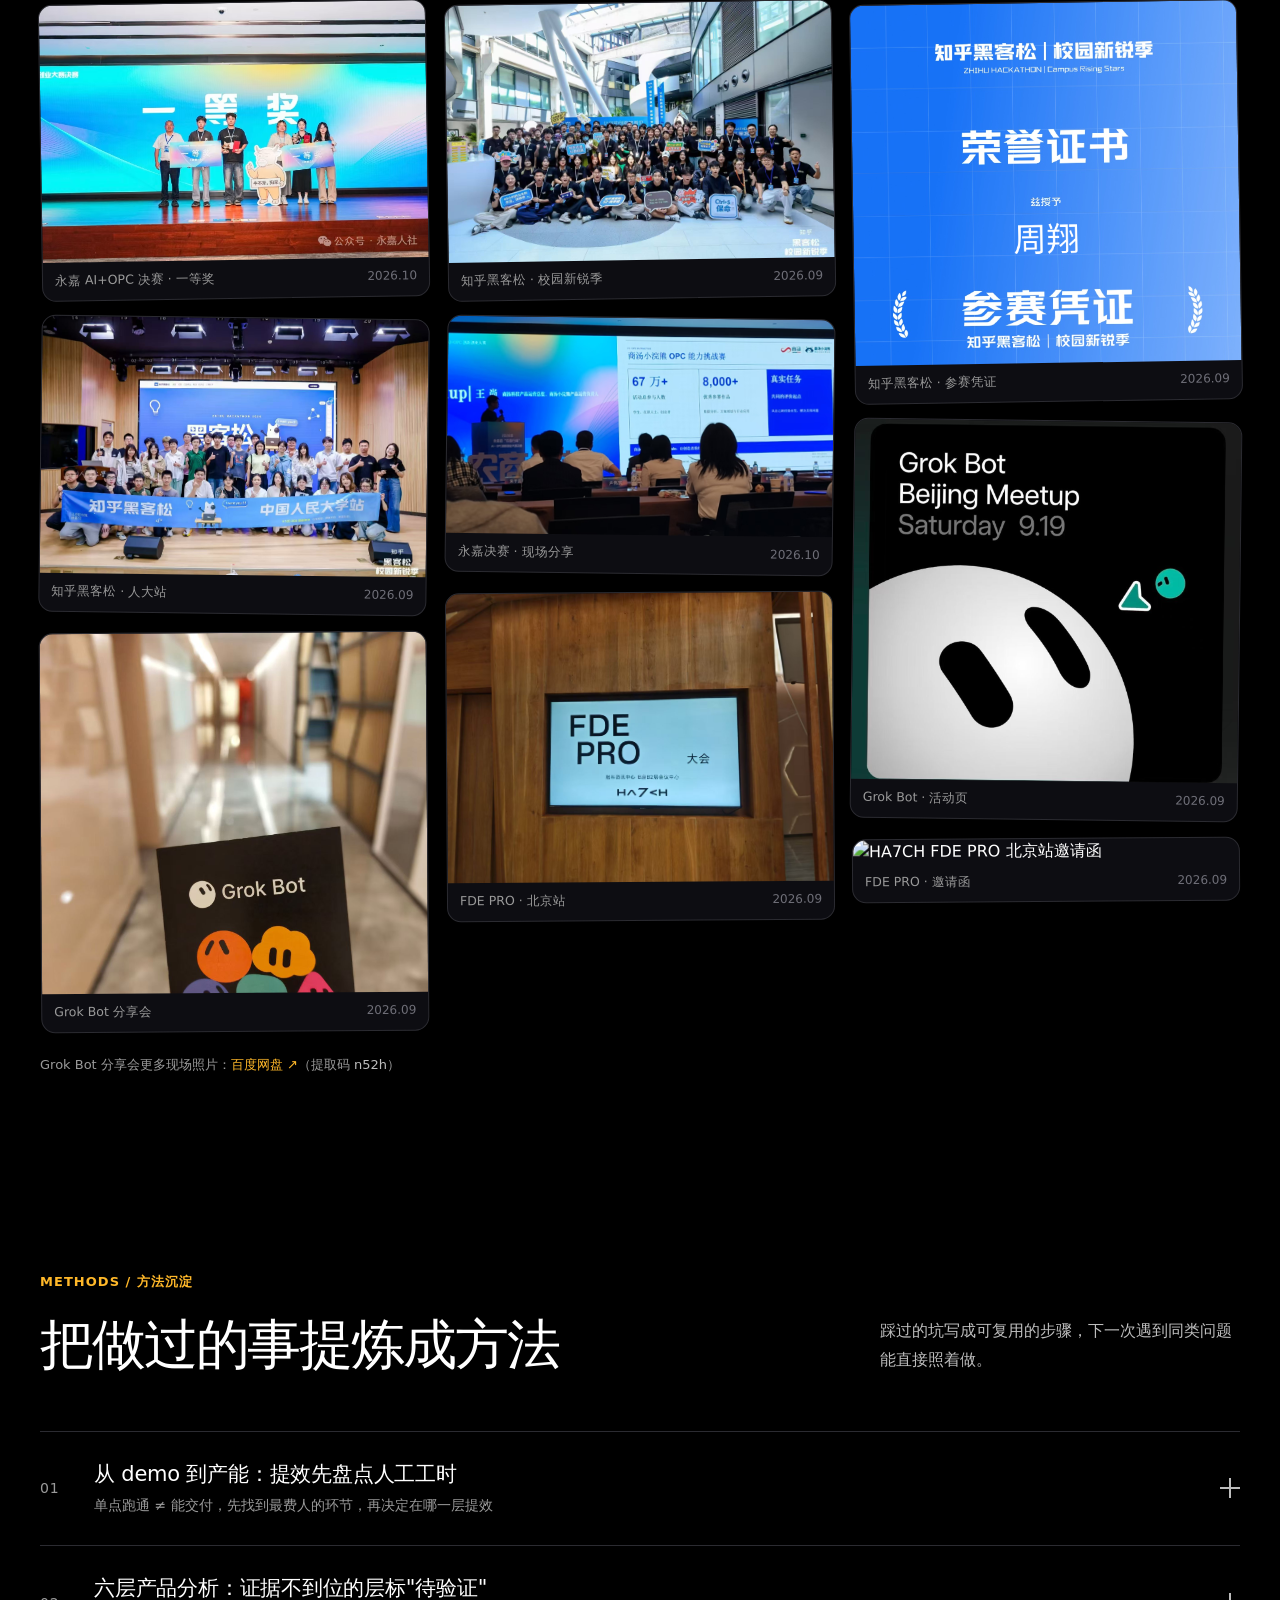
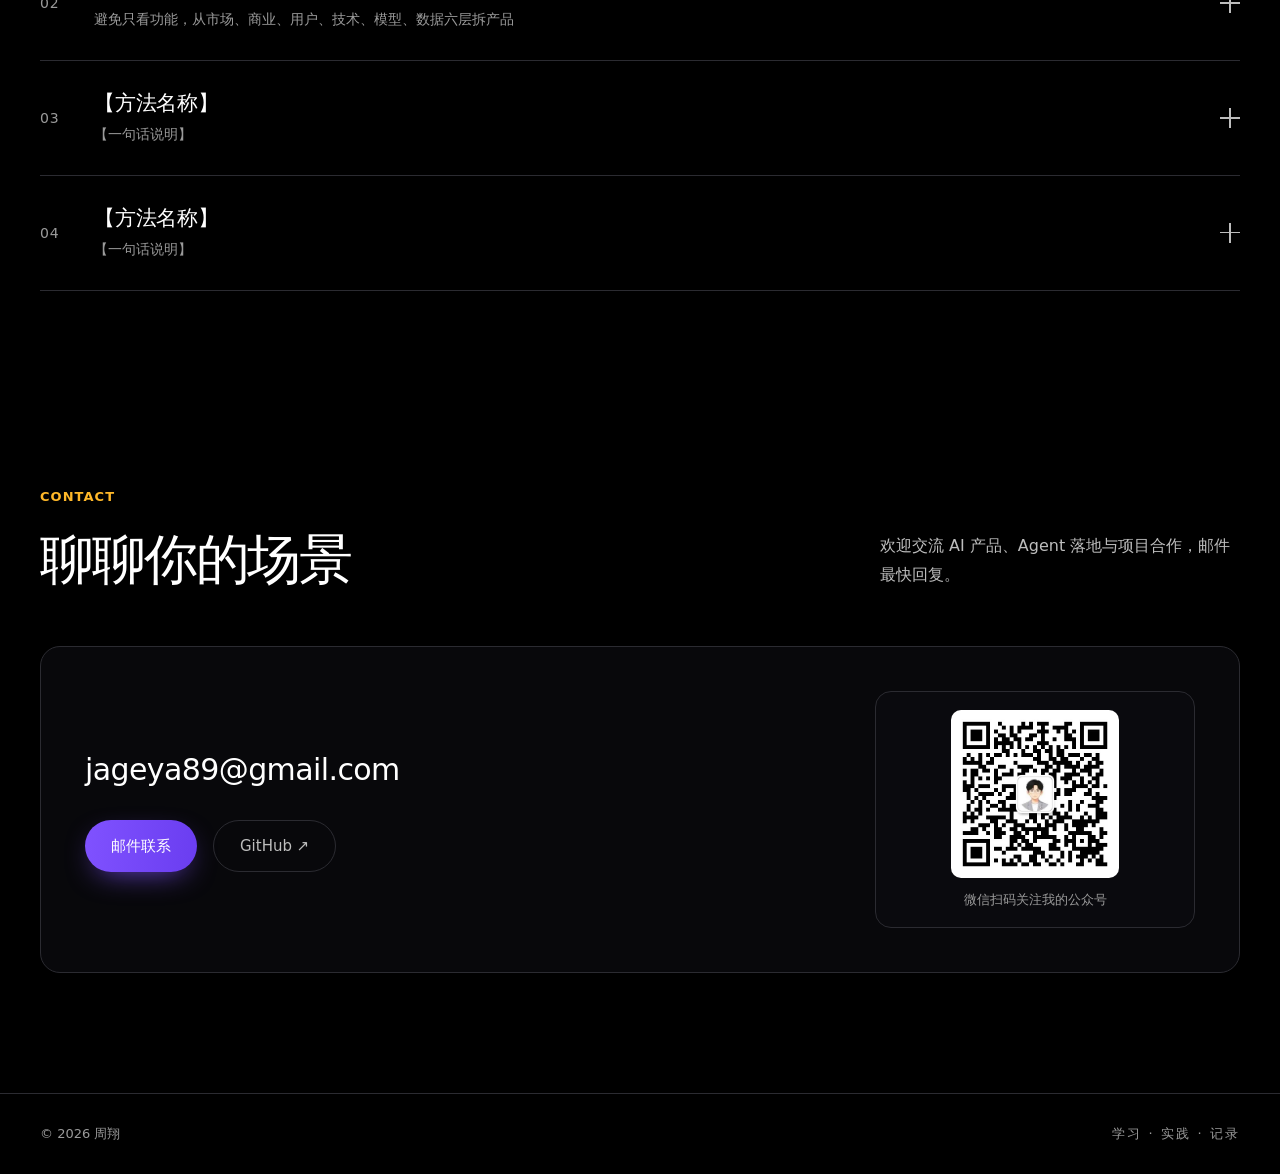
==== commit 1693079f: "分享交流改为错落照片墙 - 放弃等宽等高的卡片网格，改为 CSS columns 瀑布流：图片保留原始比例，高度自然错落 - 图片最大高度限制 360px，超出按顶部裁切，避免手机长截图拉长整块 - " ====
--- a/index.html
+++ b/index.html
@@ -672,6 +672,13 @@
           </a>
           <figcaption><span>Grok Bot · 活动页</span><em>2026.09</em></figcaption>
         </figure>
+
+        <figure class="talk-item">
+          <a href="assets/img/fde-beijing-2.jpg" target="_blank" rel="noopener">
+            <img src="assets/img/fde-beijing-2.jpg" alt="HA7CH FDE PRO 北京站邀请函" loading="lazy">
+          </a>
+          <figcaption><span>FDE PRO · 邀请函</span><em>2026.09</em></figcaption>
+        </figure>
       </div>
 
       <p class="talk-note">
--- a/assets/css/style.css
+++ b/assets/css/style.css
@@ -413,58 +413,53 @@
 .about-item h3 { font-size: 17px; font-weight: 500; margin-bottom: 8px; }
 .about-item p { font-size: 15px; color: var(--color-ash); line-height: 1.8; margin: 0; }
 
-/* ---------- 分享交流（活动照片集中展示） ---------- */
-.talk-grid {
-  display: grid;
-  grid-template-columns: repeat(auto-fit, minmax(300px, 1fr));
-  gap: 22px;
-}
-.talk-card {
-  display: flex;
-  flex-direction: column;
-  border: 1px solid var(--color-line);
-  border-radius: 16px;
+/* ---------- 分享交流（错落照片墙） ---------- */
+.talk-wall {
+  columns: 3;
+  column-gap: 18px;
+}
+@media (max-width: 1000px) { .talk-wall { columns: 2; } }
+@media (max-width: 640px)  { .talk-wall { columns: 1; } }
+
+.talk-item {
+  break-inside: avoid;
+  margin: 0 0 18px;
+  border: 1px solid var(--color-line);
+  border-radius: 14px;
   overflow: hidden;
   background: var(--color-surface);
-  transition: border-color 0.25s ease, transform 0.25s ease;
-}
-.talk-card:hover {
+  transform: rotate(var(--tilt, 0deg));
+  transition: transform 0.3s cubic-bezier(.2,.7,.3,1), border-color 0.3s ease, box-shadow 0.3s ease;
+}
+.talk-item:nth-child(3n+1) { --tilt: -0.9deg; }
+.talk-item:nth-child(3n+2) { --tilt: 0.7deg; }
+.talk-item:nth-child(3n+3) { --tilt: -0.4deg; }
+.talk-item:hover {
+  transform: rotate(0deg) translateY(-4px);
   border-color: rgba(128, 82, 255, 0.55);
-  transform: translateY(-3px);
-}
-.talk-shot { display: block; position: relative; overflow: hidden; }
-.talk-shot img {
+  box-shadow: 0 18px 40px -22px rgba(0, 0, 0, 0.9);
+}
+.talk-item a { display: block; }
+.talk-item img {
   display: block;
   width: 100%;
-  height: 230px;
+  height: auto;
+  max-height: 360px;
   object-fit: cover;
-  transition: transform 0.35s ease;
-}
-.talk-card:hover .talk-shot img { transform: scale(1.03); }
-.talk-shot::after {
-  content: "查看原图 ↗";
-  position: absolute;
-  right: 10px;
-  bottom: 10px;
-  font-size: 11.5px;
-  color: #ffffff;
-  background: rgba(0, 0, 0, 0.55);
-  border: 1px solid rgba(255, 255, 255, 0.18);
-  border-radius: 999px;
-  padding: 3px 9px;
-  opacity: 0;
-  transition: opacity 0.2s ease;
-}
-.talk-card:hover .talk-shot::after { opacity: 1; }
-.talk-body { padding: 16px 18px 20px; display: flex; flex-direction: column; gap: 6px; }
-.talk-meta {
-  font-size: 11.5px;
-  letter-spacing: 0.06em;
-  text-transform: uppercase;
-  color: var(--color-saffron);
-}
-.talk-card h3 { font-size: 16.5px; font-weight: 500; line-height: 1.4; }
-.talk-card p { font-size: 14px; color: var(--color-ash); line-height: 1.75; margin: 0; }
+  object-position: top center;
+}
+.talk-item figcaption {
+  display: flex;
+  align-items: baseline;
+  justify-content: space-between;
+  gap: 10px;
+  padding: 9px 12px 10px;
+  font-size: 12.5px;
+  color: var(--color-ash);
+}
+.talk-item figcaption span { min-width: 0; overflow: hidden; text-overflow: ellipsis; white-space: nowrap; }
+.talk-item figcaption em { font-style: normal; color: #6f6f78; flex: 0 0 auto; font-size: 12px; }
+
 .talk-note { margin-top: 22px; font-size: 13px; color: var(--color-ash); line-height: 1.7; }
 .talk-note a { color: var(--color-saffron); text-decoration: none; }
 .talk-note a:hover { text-decoration: underline; }
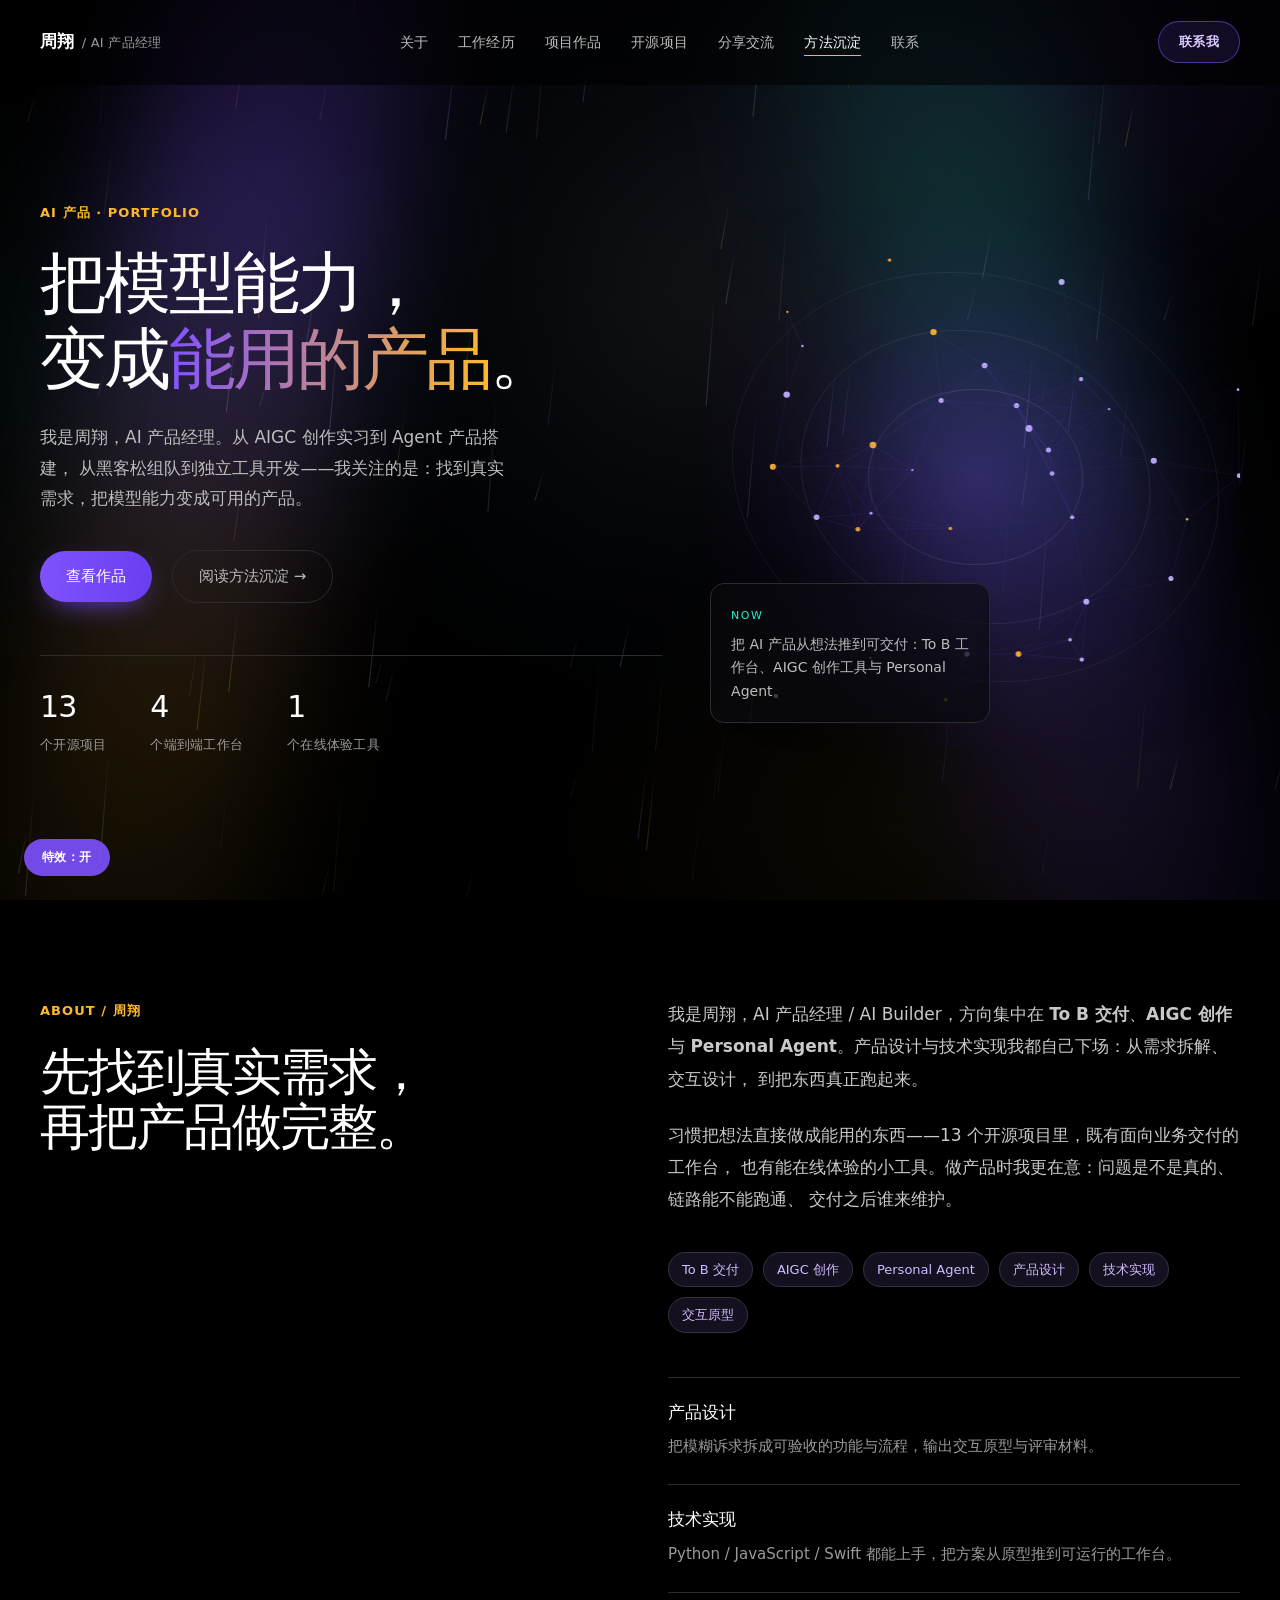
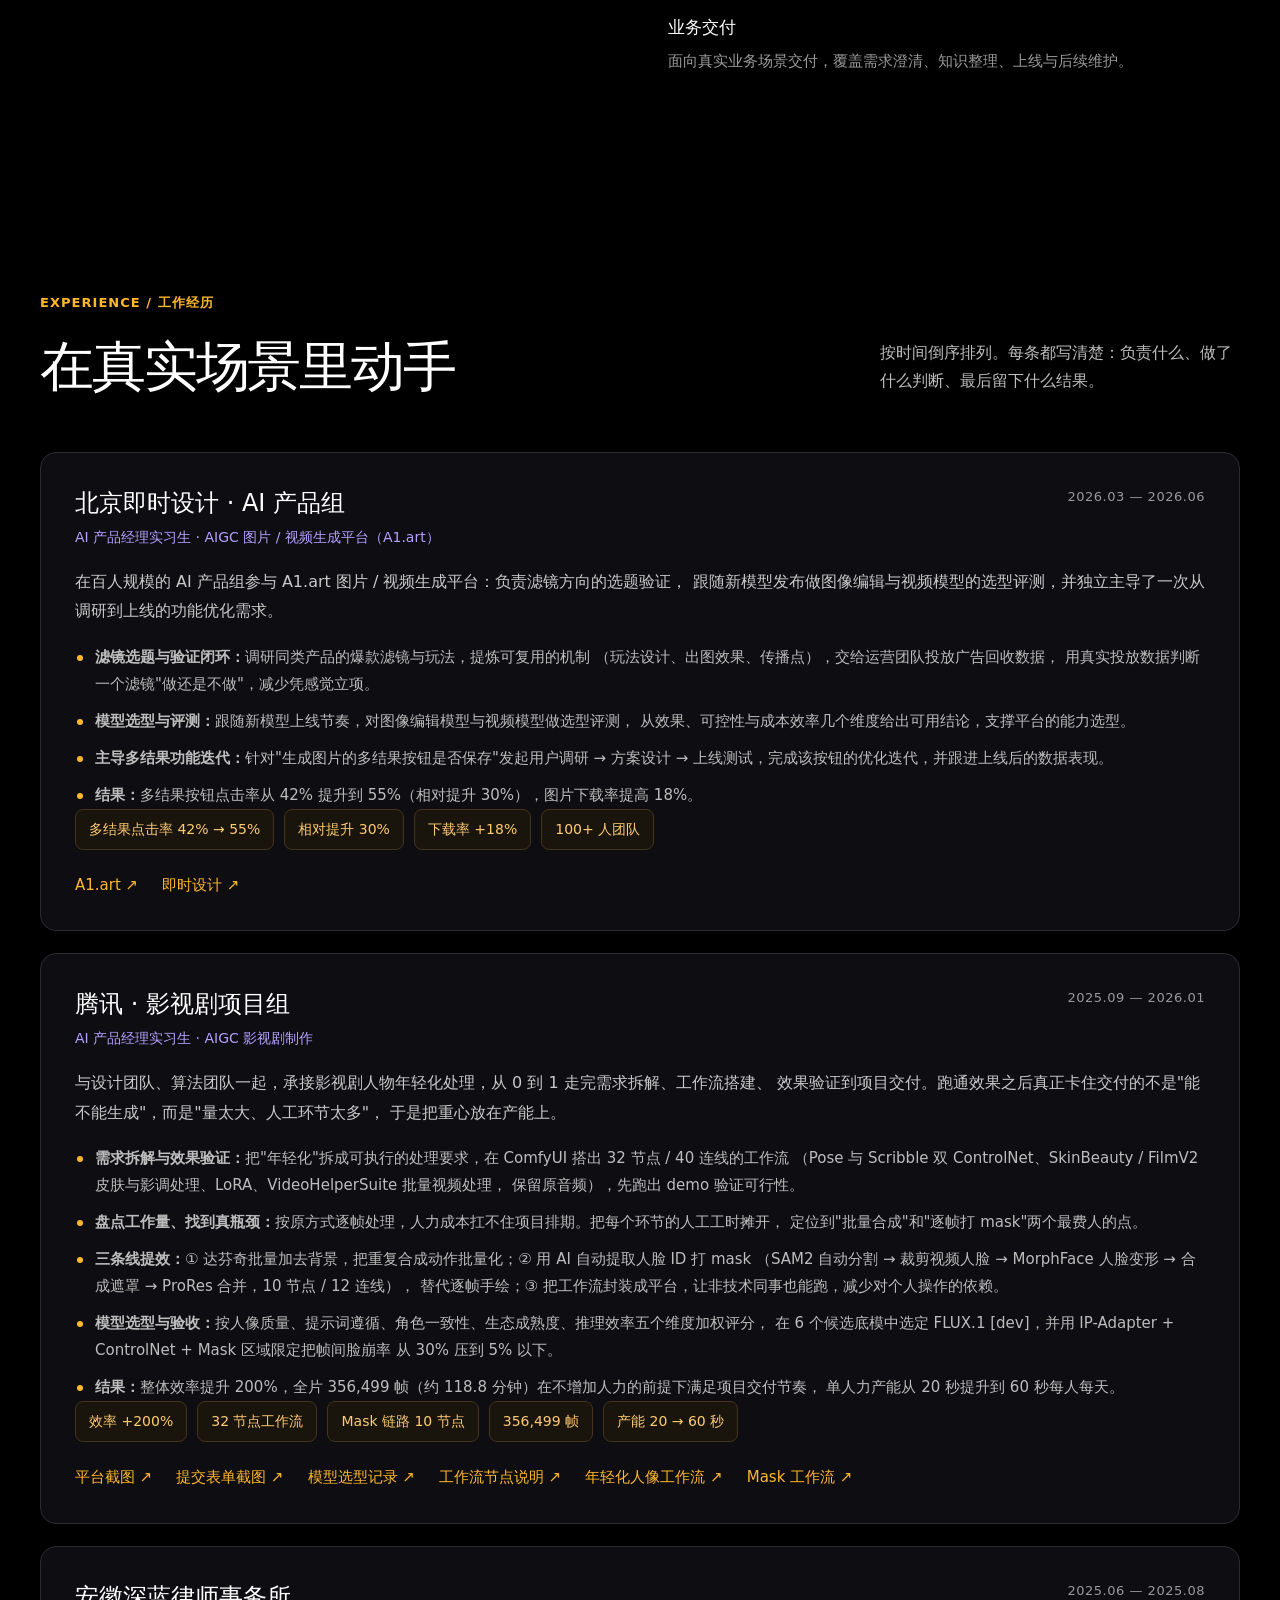
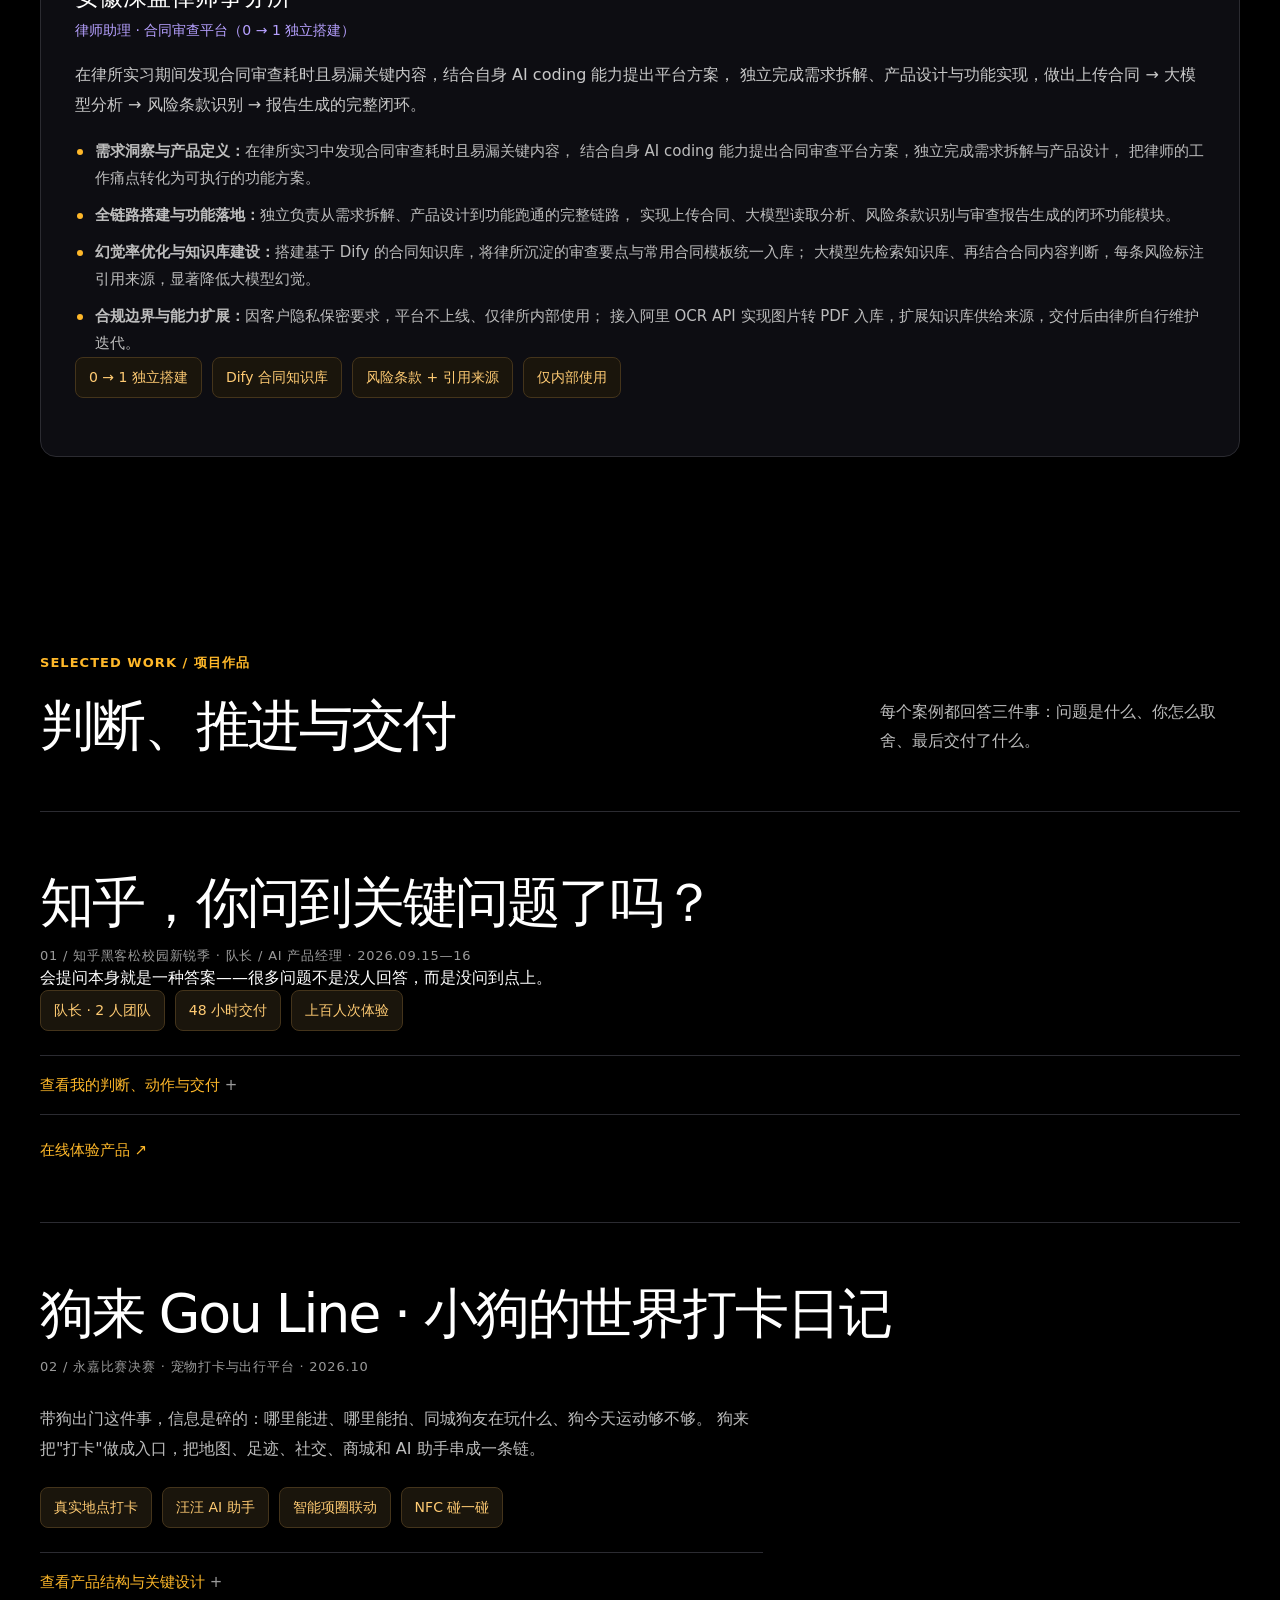
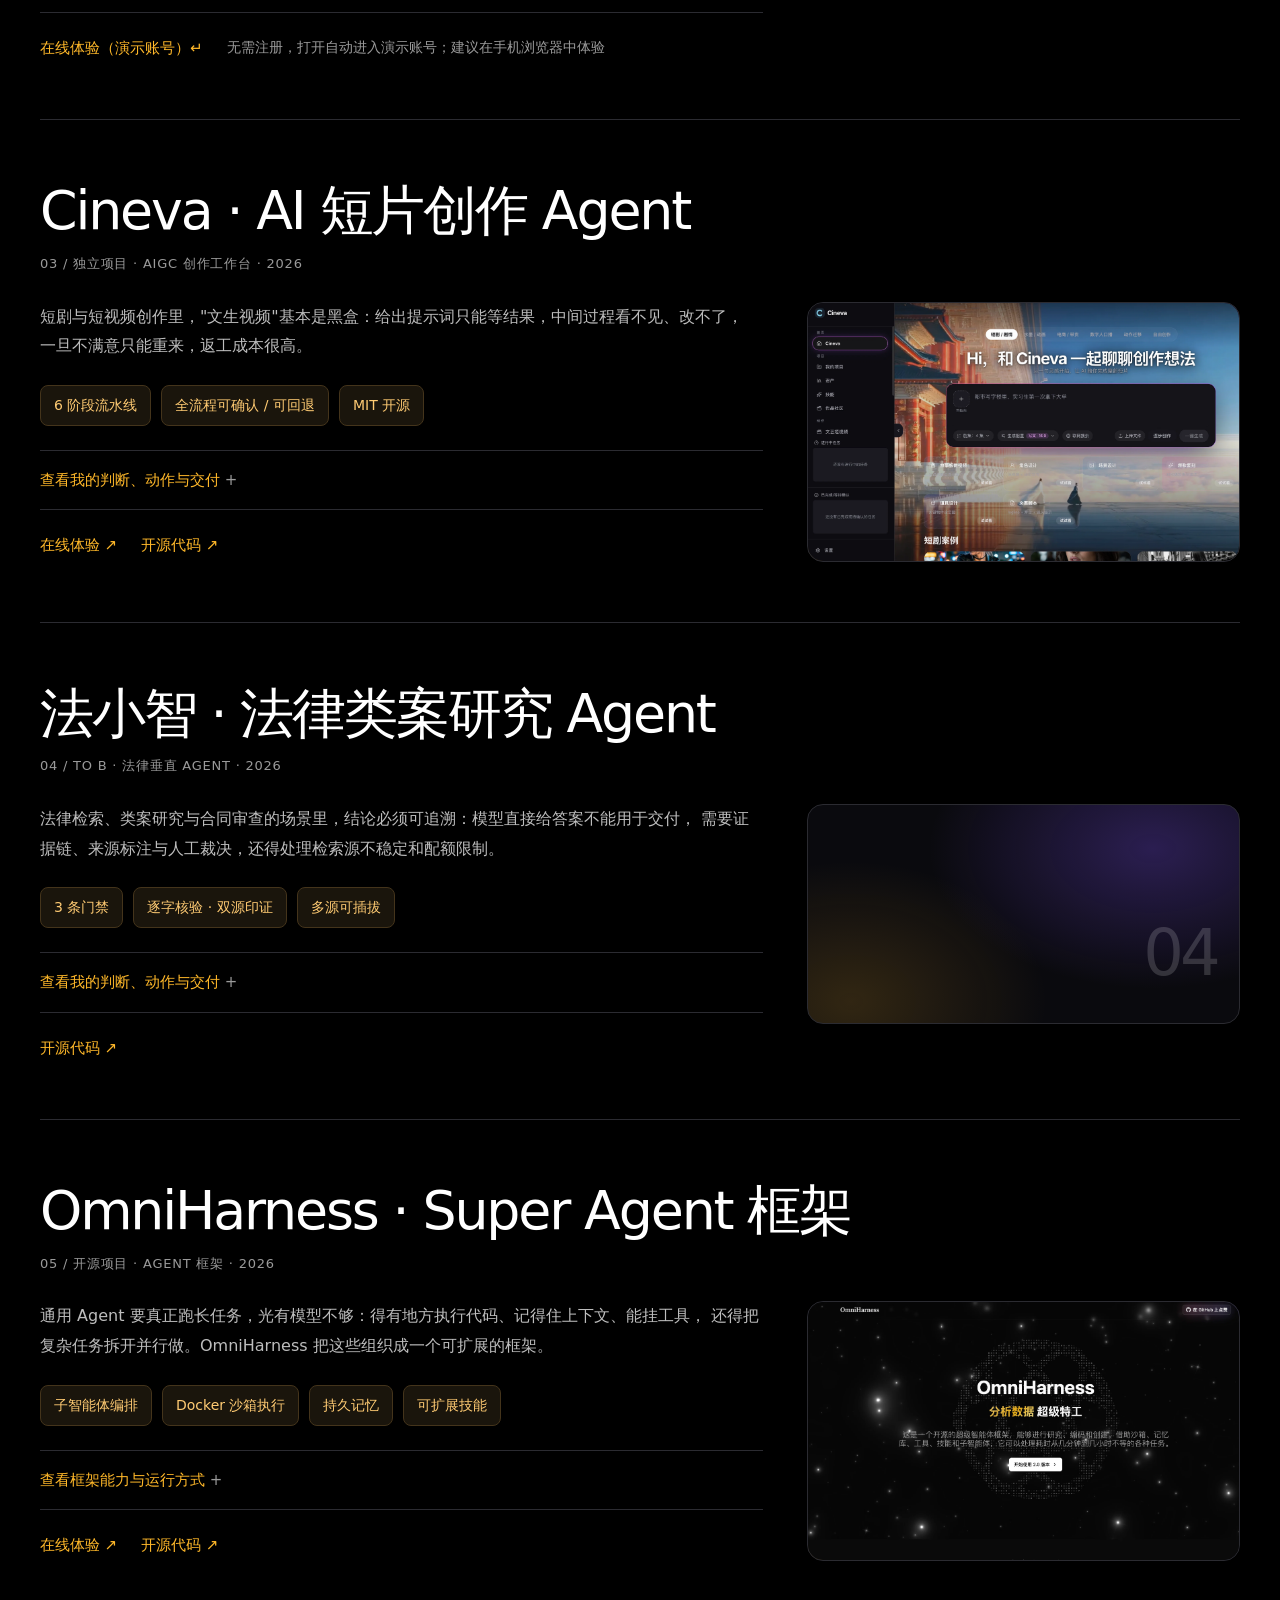
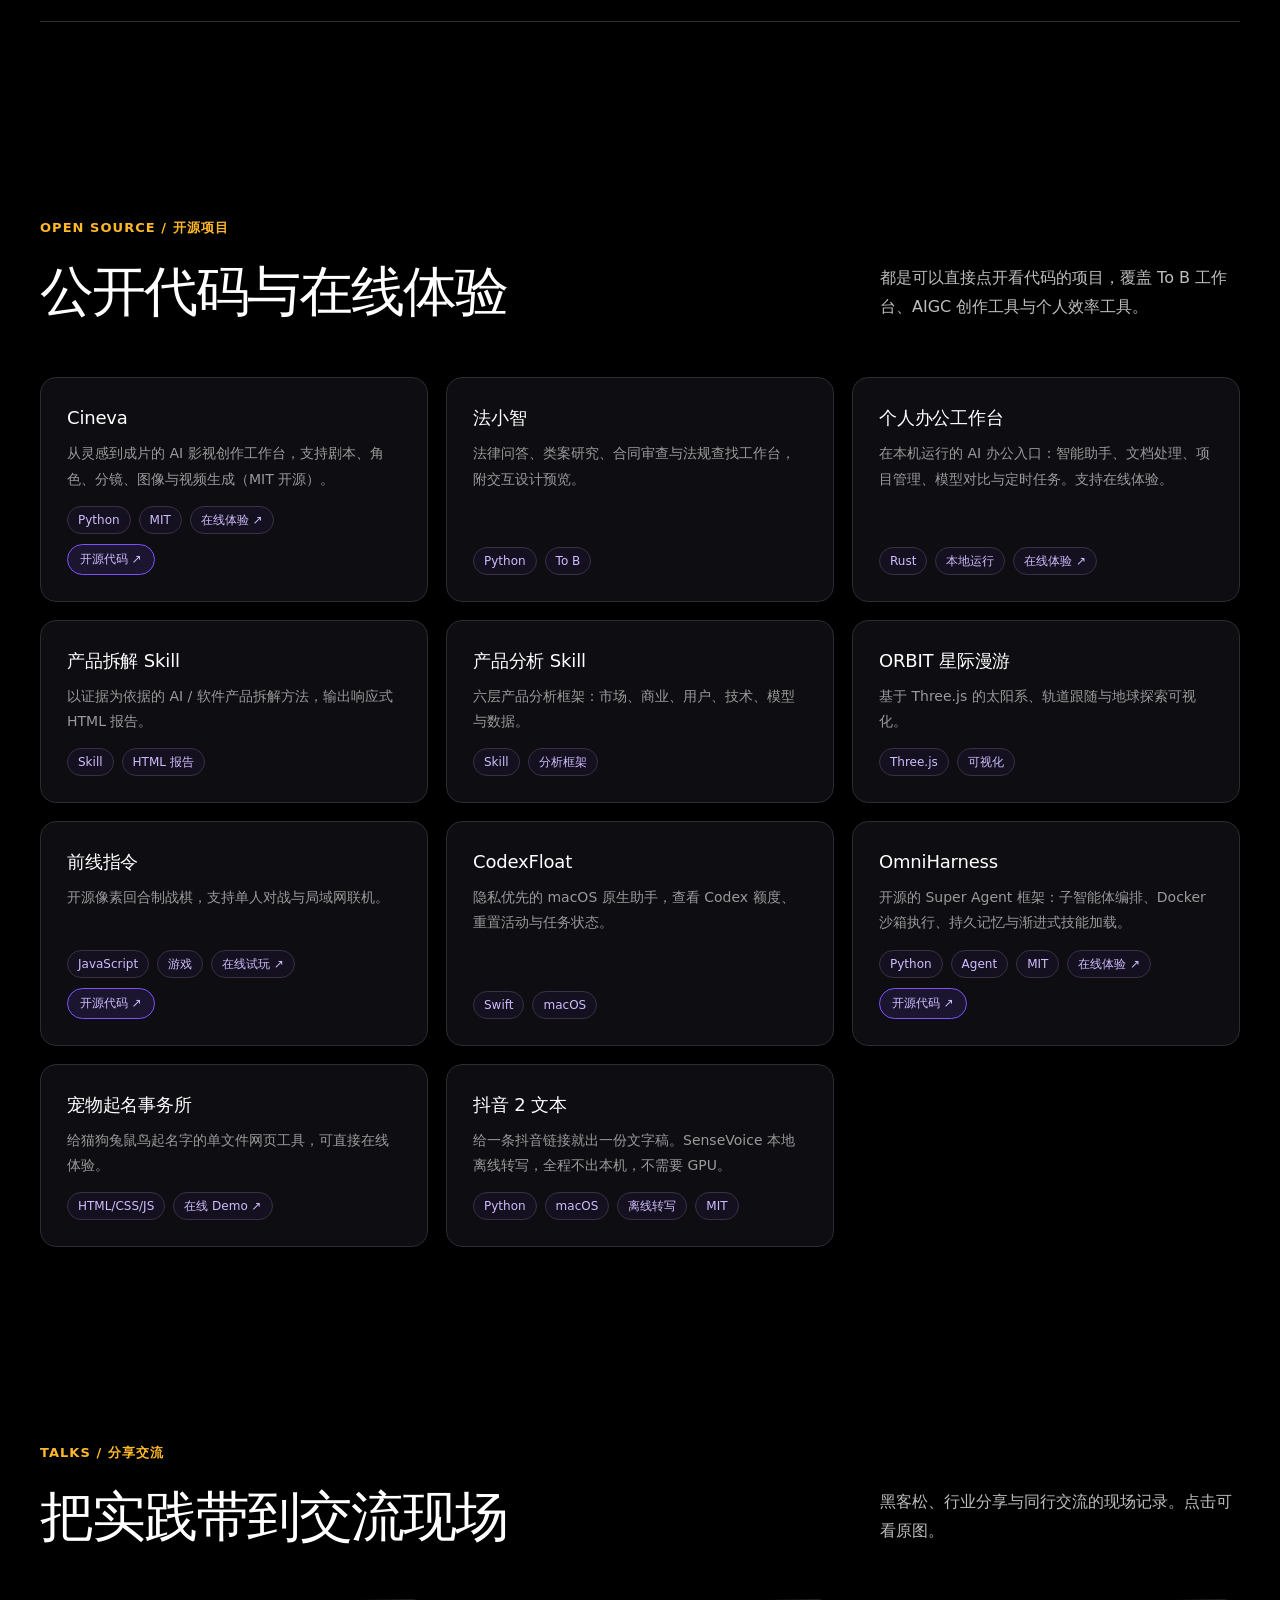
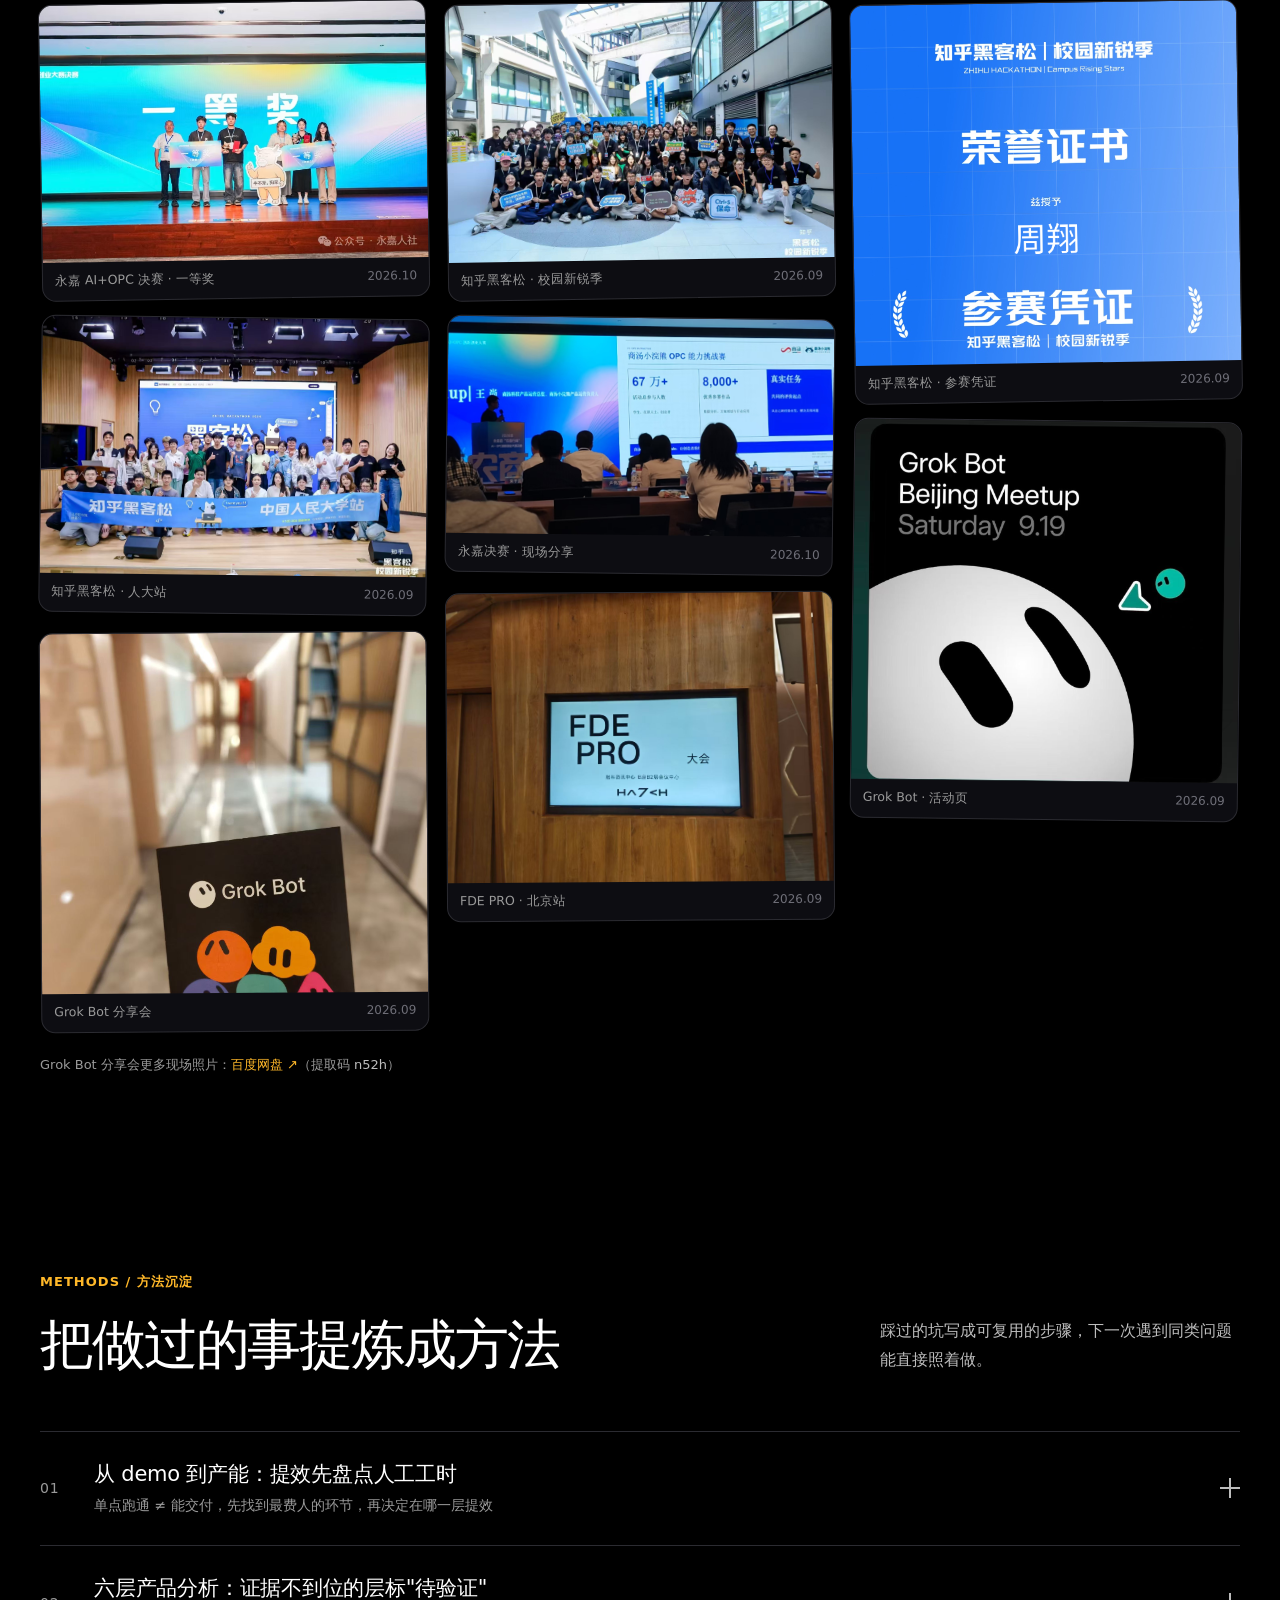
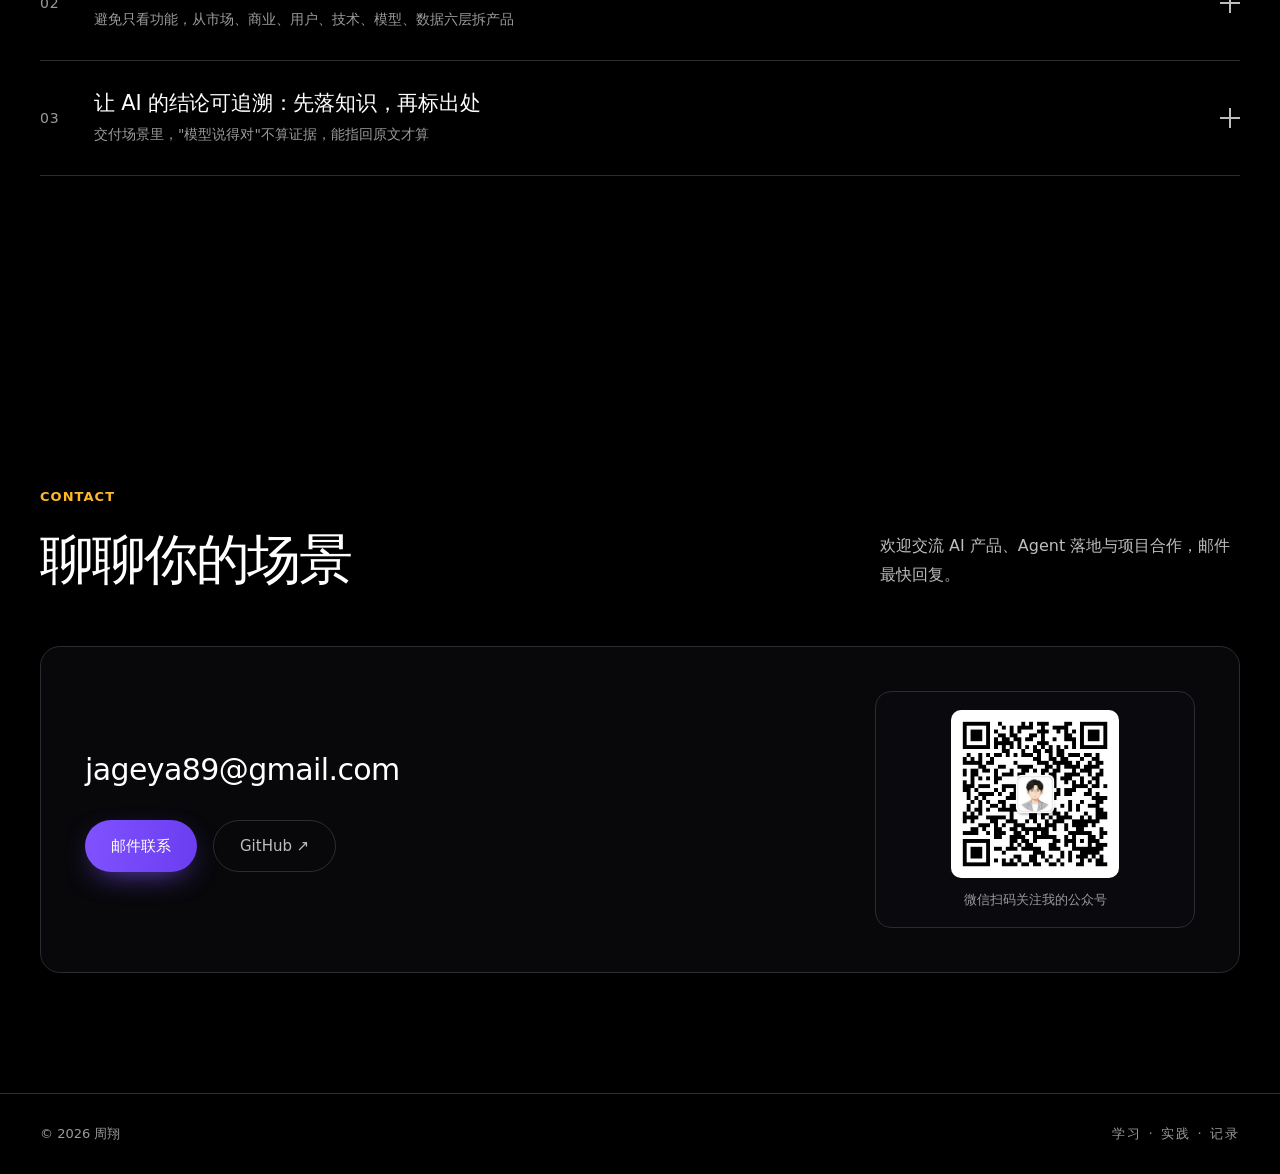
==== commit 535541c3: "方法沉淀：补全 03 / 04 两条方法 - 03 让 AI 的结论可追溯：先落知识，再标出处   来自律所合同审查平台（Dify 知识库 + 引用来源）与狗来（永嘉知识库附原文出处） - 04 模型" ====
--- a/index.html
+++ b/index.html
@@ -672,13 +672,6 @@
           </a>
           <figcaption><span>Grok Bot · 活动页</span><em>2026.09</em></figcaption>
         </figure>
-
-        <figure class="talk-item">
-          <a href="assets/img/fde-beijing-2.jpg" target="_blank" rel="noopener">
-            <img src="assets/img/fde-beijing-2.jpg" alt="HA7CH FDE PRO 北京站邀请函" loading="lazy">
-          </a>
-          <figcaption><span>FDE PRO · 邀请函</span><em>2026.09</em></figcaption>
-        </figure>
       </div>
 
       <p class="talk-note">
@@ -747,14 +740,19 @@
           <button class="note-head" aria-expanded="false">
             <span class="note-index">03</span>
             <span class="note-title">
-              <strong>【方法名称】</strong>
-              <em>【一句话说明】</em>
+              <strong>让 AI 的结论可追溯：先落知识，再标出处</strong>
+              <em>交付场景里，"模型说得对"不算证据，能指回原文才算</em>
             </span>
             <span class="note-toggle" aria-hidden="true"></span>
           </button>
           <div class="note-content">
             <div>
-              <p>【展开后的内容。】</p>
+              <p><b>步骤：</b>把散落的规则沉淀成知识库（审查要点、合同模板、景区宠物政策）→ 先检索再让模型判断
+                → 每条结论标注引用来源 → 来源冲突或证据不足时交人工裁决。</p>
+              <p><b>核心约束：</b>没有出处的结论不进最终交付；宁可标"待核验"，也不拿推测当答案。
+                AI 负责找和比，人负责拍板。</p>
+              <p><b>适用边界：</b>适合合同审查、合规问答、政策咨询这类"说错要担责"的场景；
+                开放式创意生成不需要这么重的证据链。</p>
             </div>
           </div>
         </article>
@@ -763,14 +761,20 @@
           <button class="note-head" aria-expanded="false">
             <span class="note-index">04</span>
             <span class="note-title">
-              <strong>【方法名称】</strong>
-              <em>【一句话说明】</em>
+              <strong>模型选型：先定通过条件，再看分数</strong>
+              <em>评测集不来自榜单，来自真实用户会怎么输入</em>
             </span>
             <span class="note-toggle" aria-hidden="true"></span>
           </button>
           <div class="note-content">
             <div>
-              <p>【展开后的内容。】</p>
+              <p><b>步骤：</b>定任务与交付标准 → 拆成可打分的维度（效果、一致性、成本、效率）→
+                用真实 bad case 构评测集（侧脸、遮挡、模糊这类真实输入）→ 逐项打分 →
+                用"通过条件"而不是平均分做决策。</p>
+              <p><b>核心约束：</b>先定标准再跑分，避免"跑完再找理由"；每个失败案例必须对应一条优化建议，
+                否则这次评测没有产出。</p>
+              <p><b>适用边界：</b>适合有明确验收要求的选型；纯探索阶段不必先建评测体系，
+                先跑通再补标准。</p>
             </div>
           </div>
         </article>
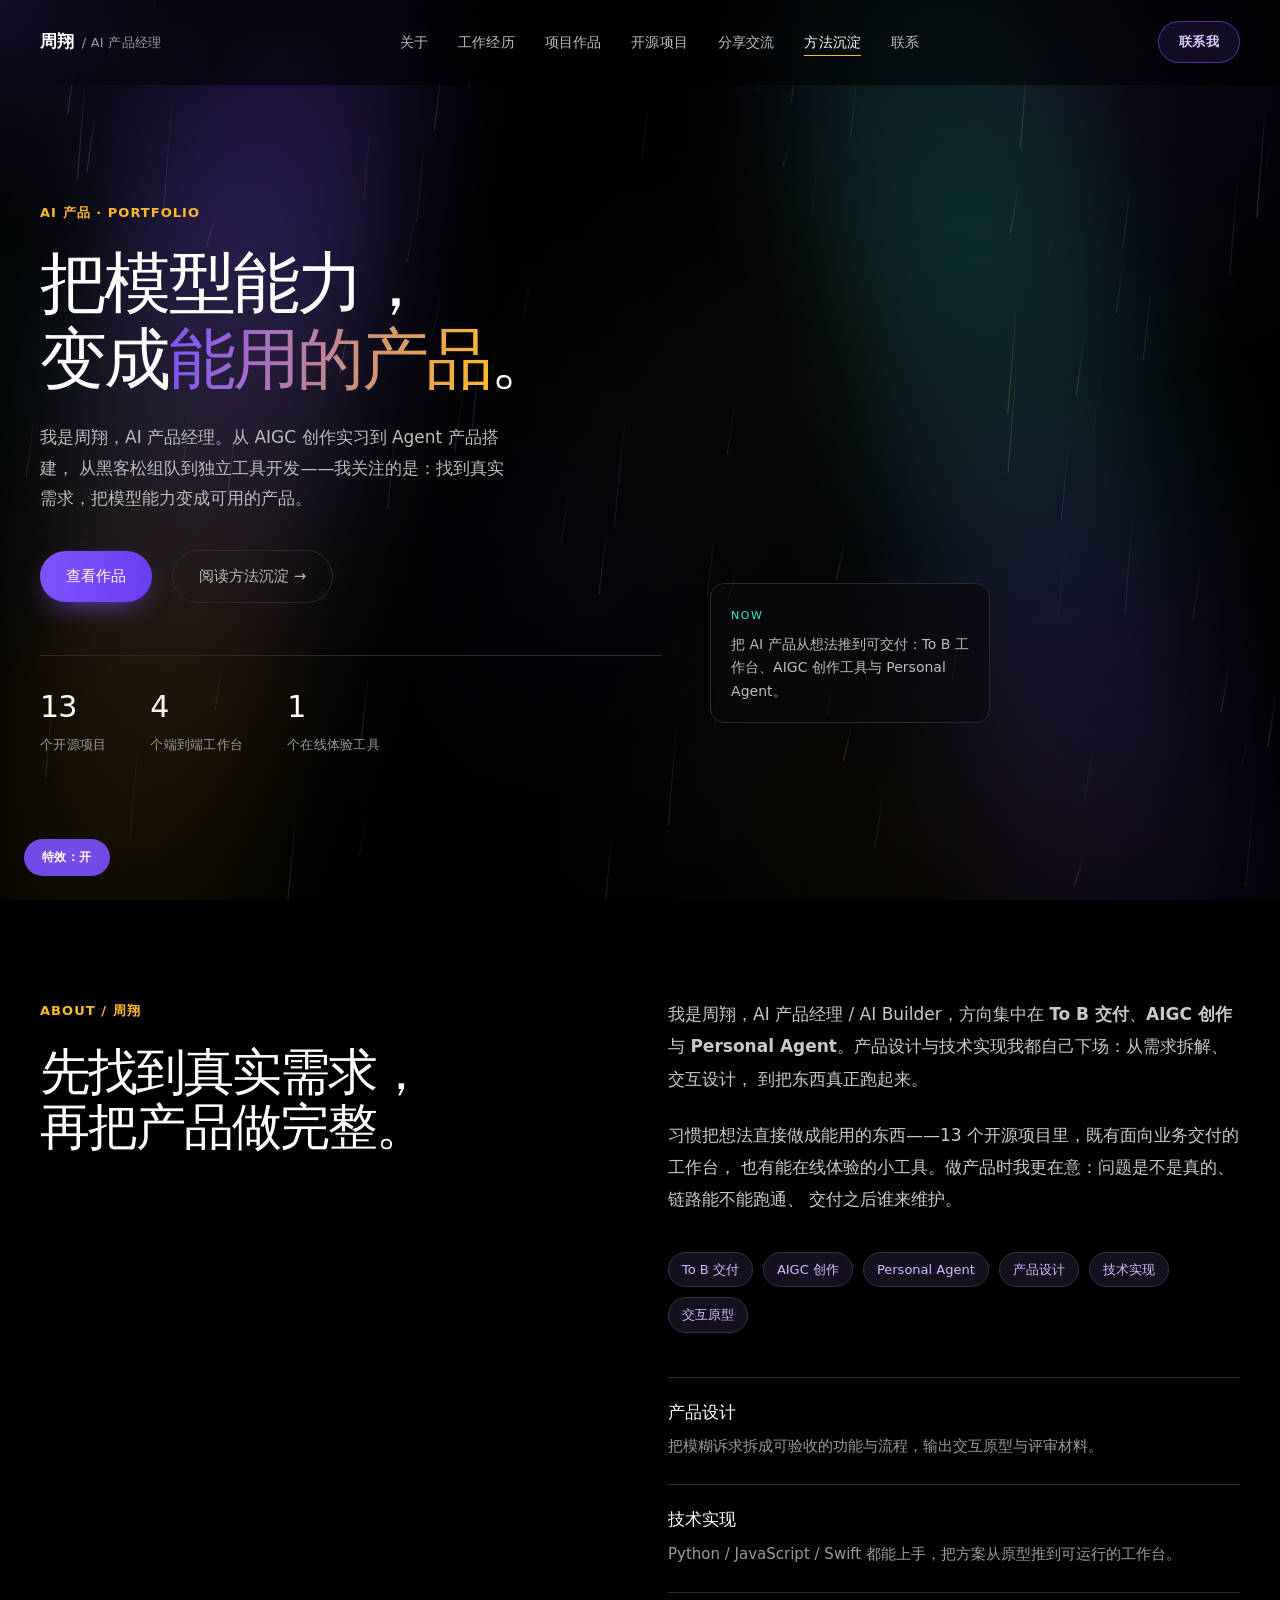
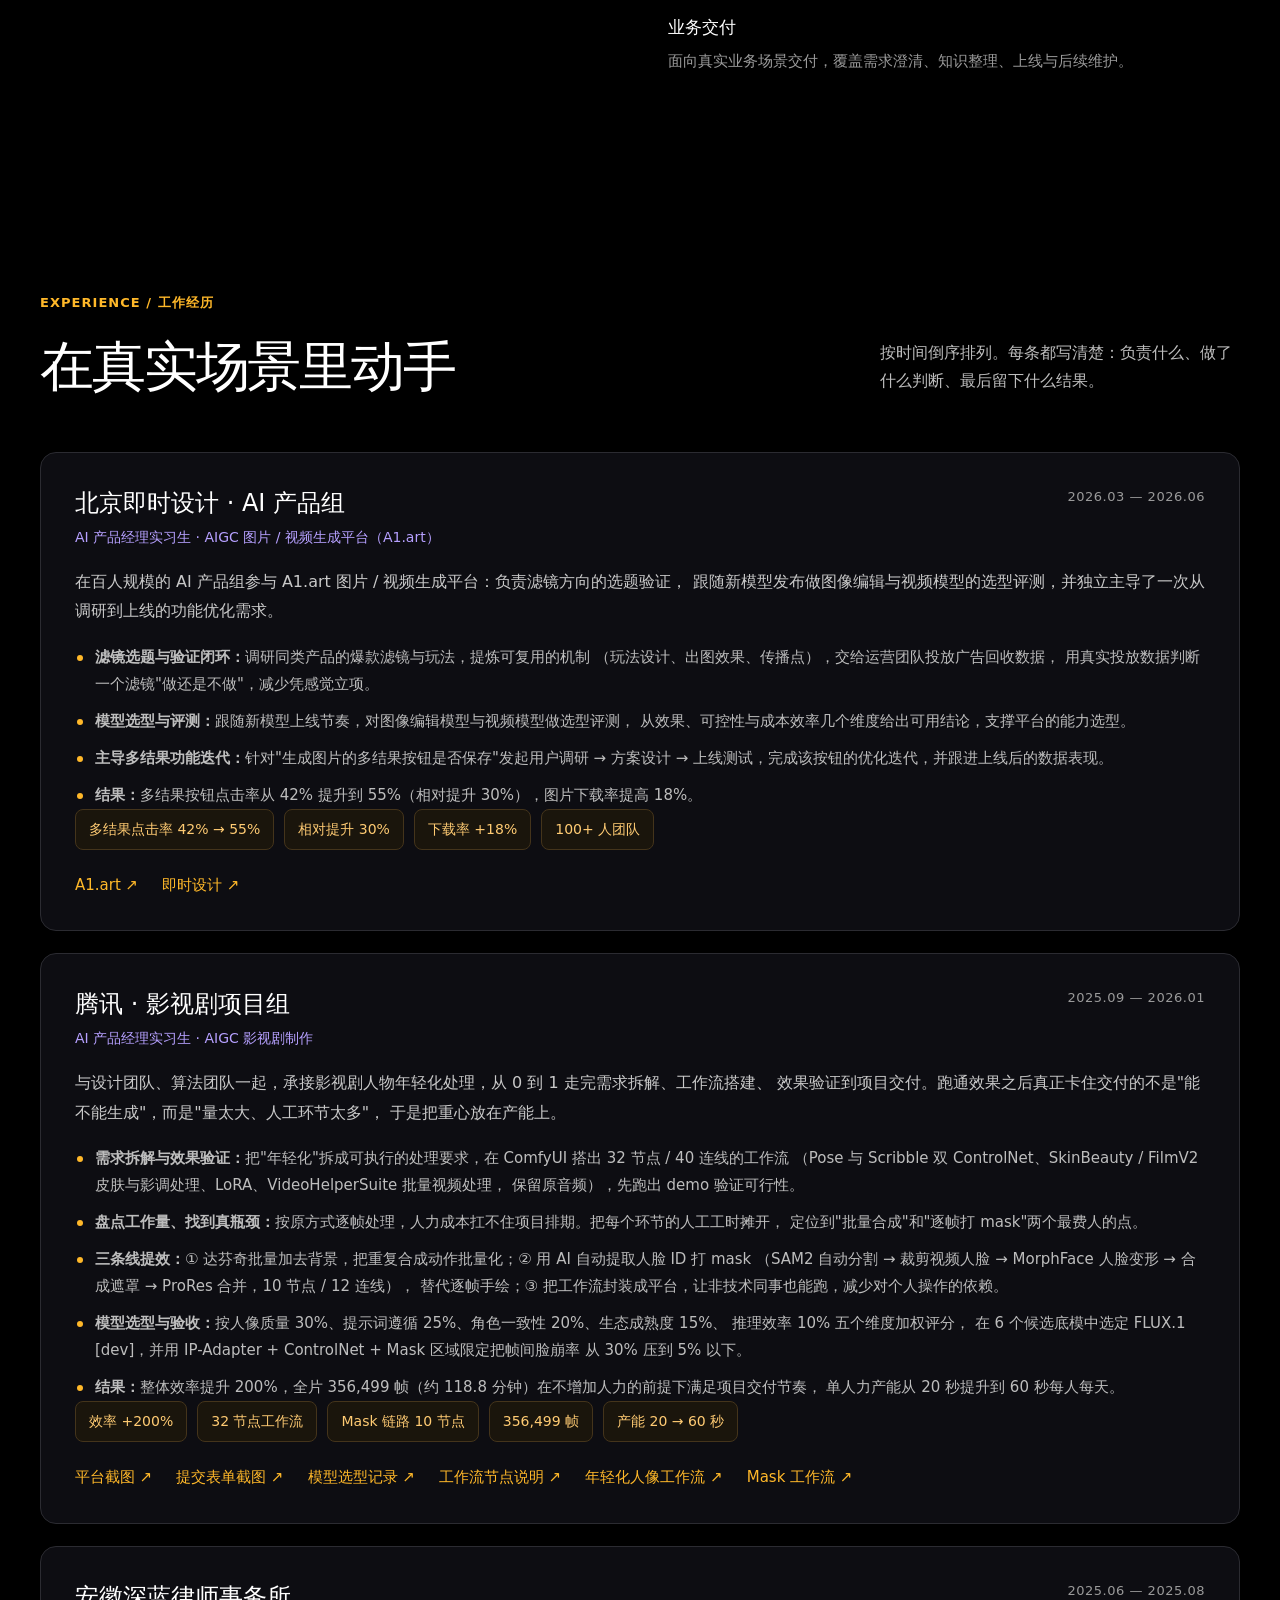
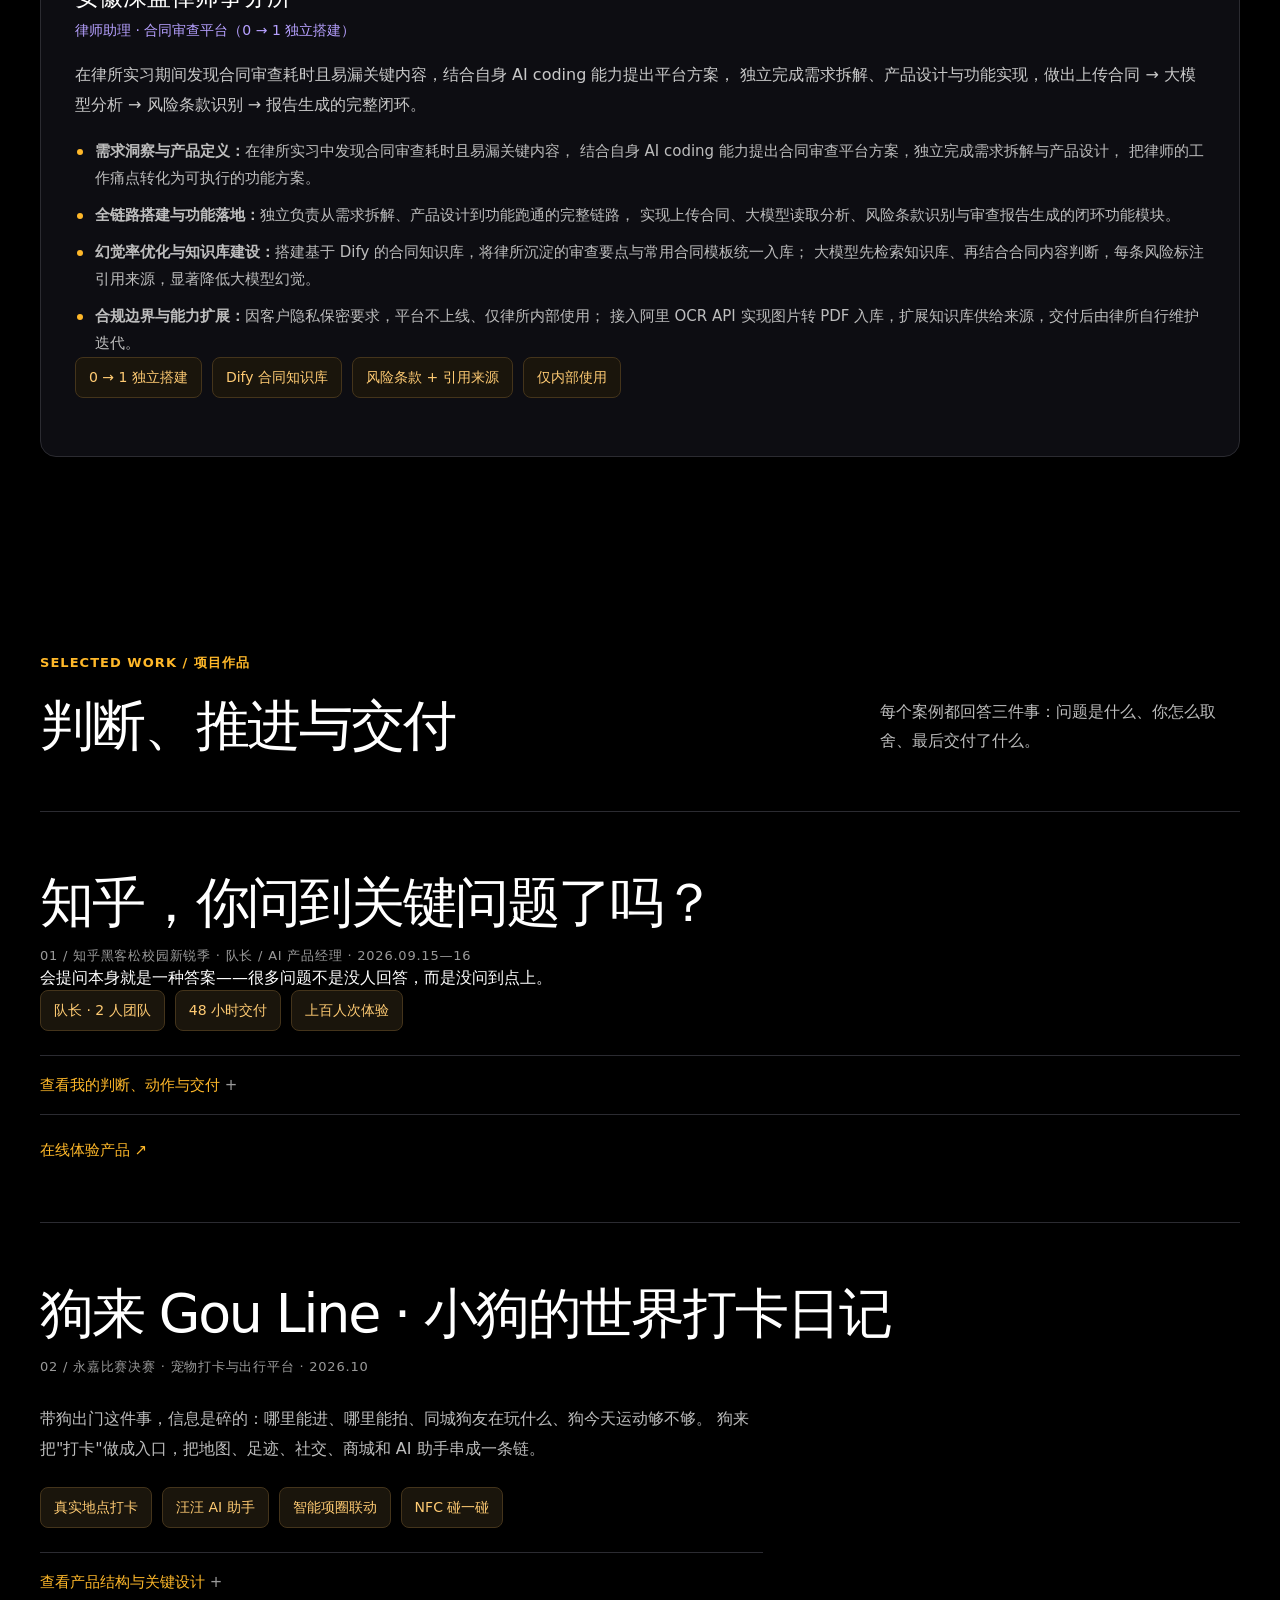
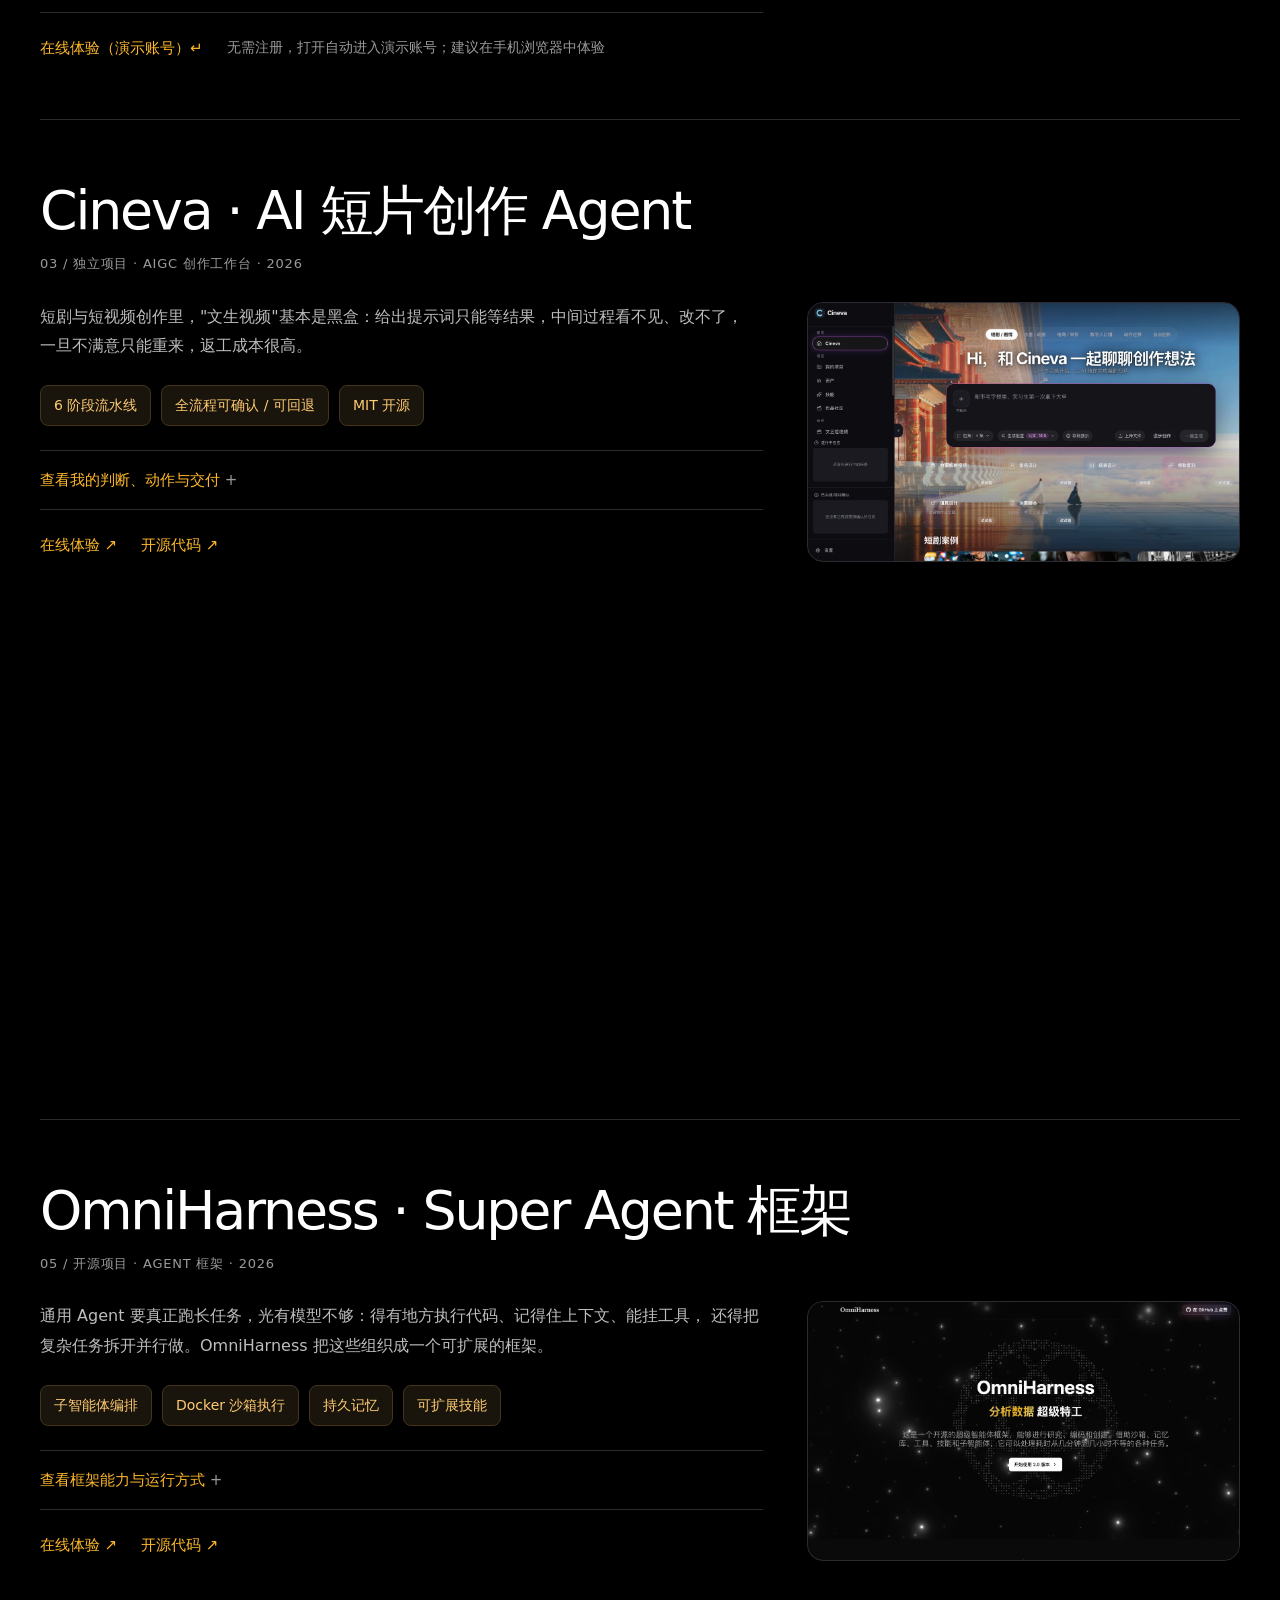
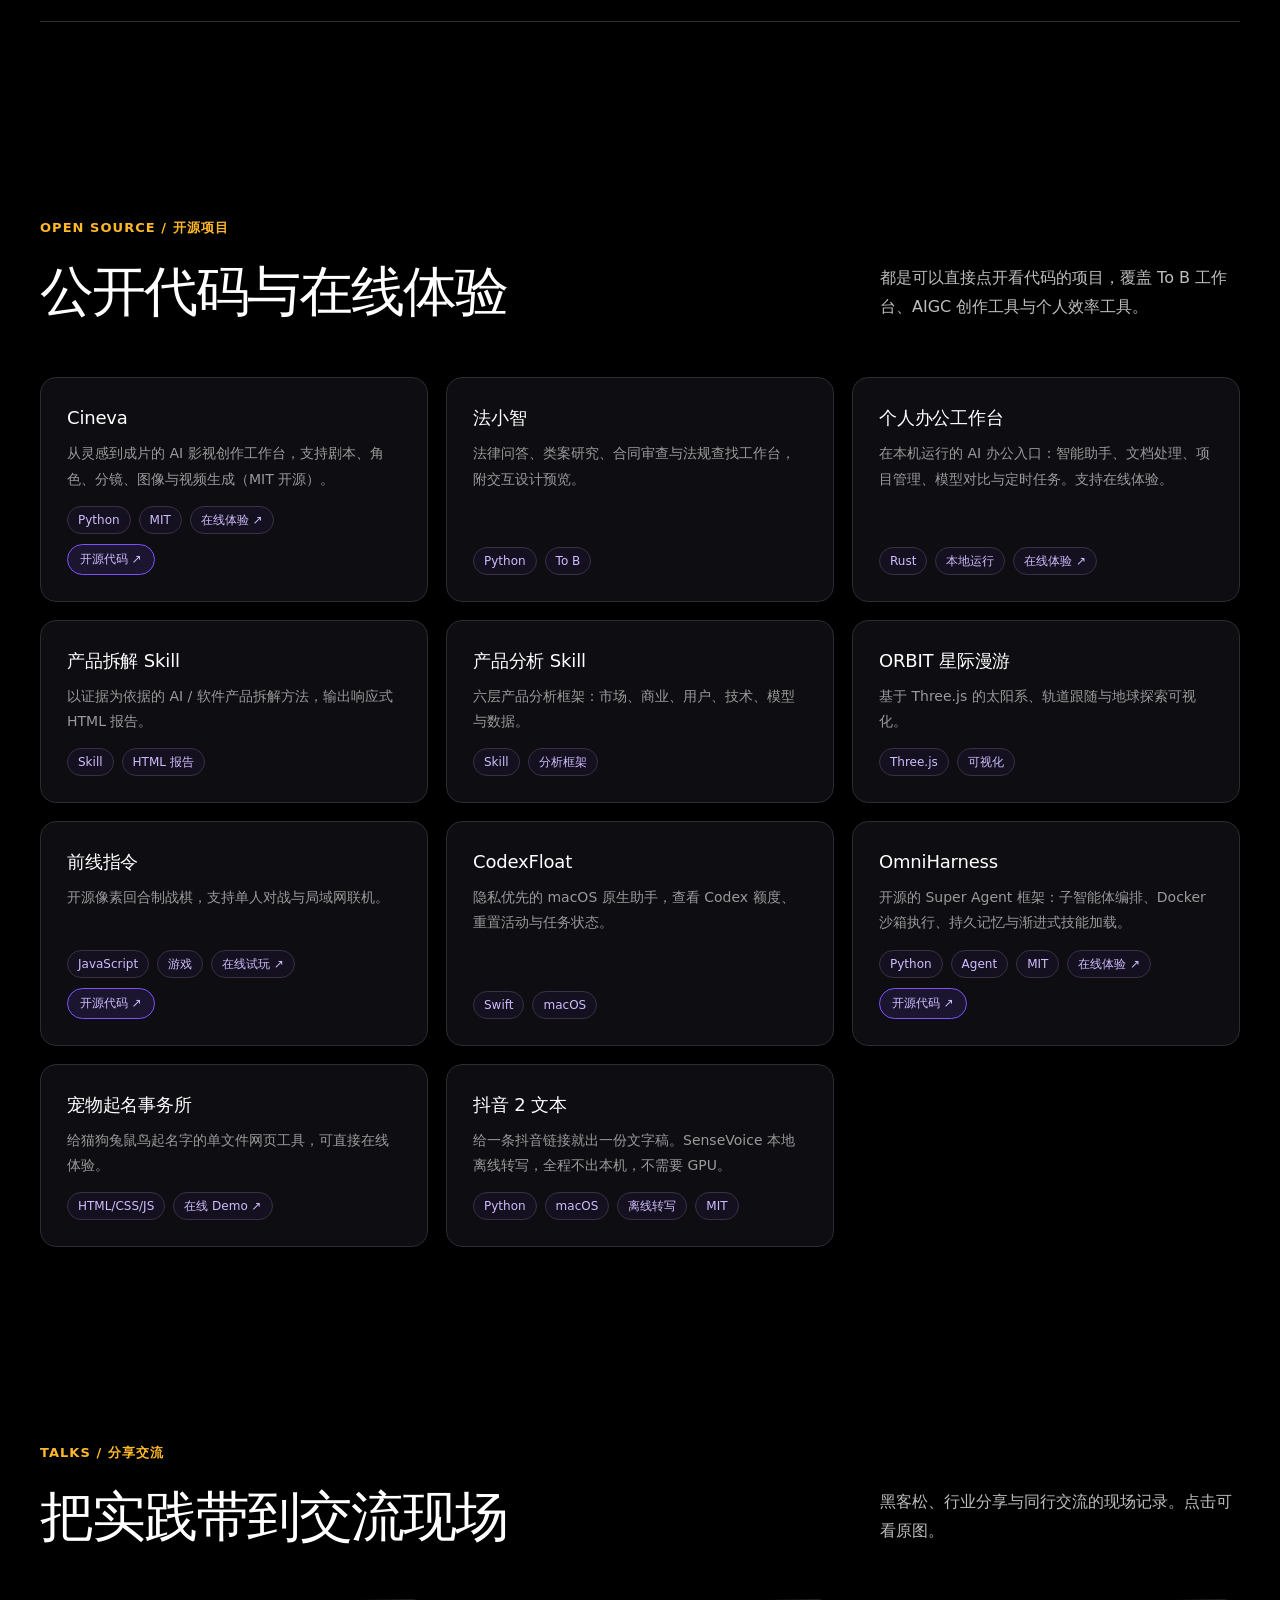
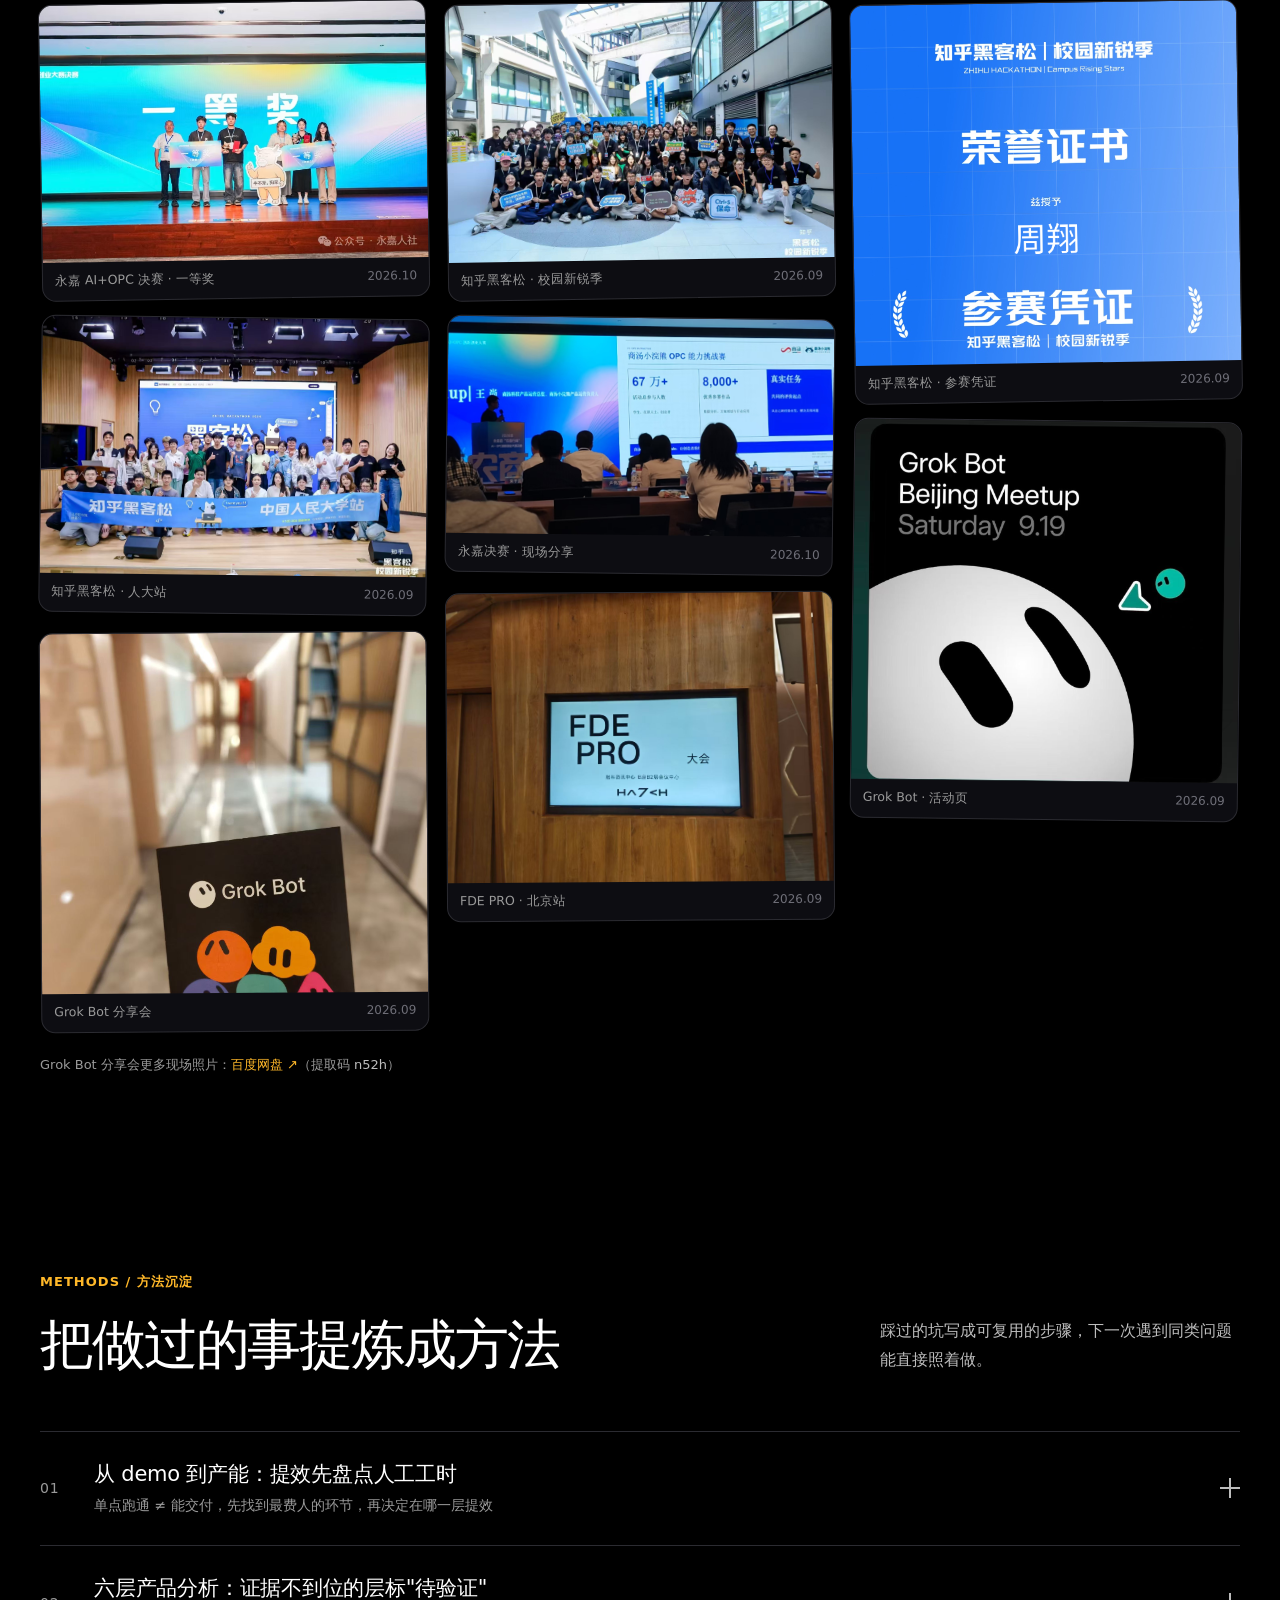
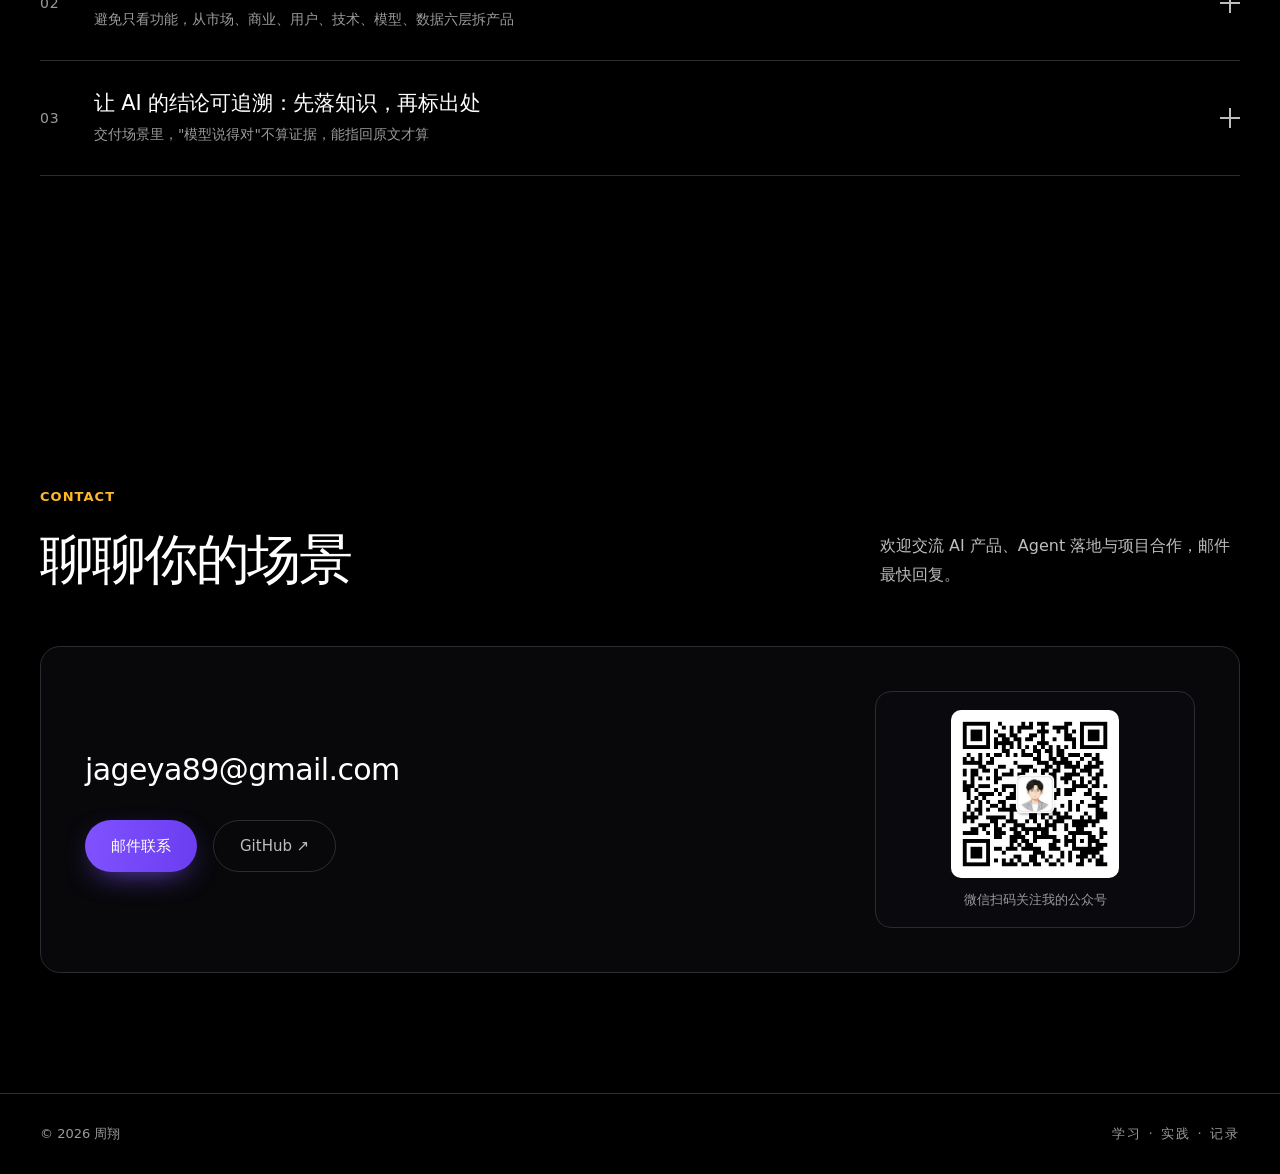
==== commit d41c087d: "方法 04 改为真实的五维加权评测框架 - 补全五个维度与权重：人像质量 30% / 提示词遵循 25% / 角色一致性 20% /   生态成熟度 15% / 推理效率 10% - 补上每个维度的可" ====
--- a/index.html
+++ b/index.html
@@ -203,7 +203,8 @@
             <li><b>三条线提效：</b>① 达芬奇批量加去背景，把重复合成动作批量化；② 用 AI 自动提取人脸 ID 打 mask
               （SAM2 自动分割 → 裁剪视频人脸 → MorphFace 人脸变形 → 合成遮罩 → ProRes 合并，10 节点 / 12 连线），
               替代逐帧手绘；③ 把工作流封装成平台，让非技术同事也能跑，减少对个人操作的依赖。</li>
-            <li><b>模型选型与验收：</b>按人像质量、提示词遵循、角色一致性、生态成熟度、推理效率五个维度加权评分，
+            <li><b>模型选型与验收：</b>按人像质量 30%、提示词遵循 25%、角色一致性 20%、生态成熟度 15%、
+              推理效率 10% 五个维度加权评分，
               在 6 个候选底模中选定 FLUX.1 [dev]，并用 IP-Adapter + ControlNet + Mask 区域限定把帧间脸崩率
               从 30% 压到 5% 以下。</li>
             <li><b>结果：</b>整体效率提升 200%，全片 356,499 帧（约 118.8 分钟）在不增加人力的前提下满足项目交付节奏，
@@ -761,20 +762,27 @@
           <button class="note-head" aria-expanded="false">
             <span class="note-index">04</span>
             <span class="note-title">
-              <strong>模型选型：先定通过条件，再看分数</strong>
-              <em>评测集不来自榜单，来自真实用户会怎么输入</em>
+              <strong>模型选型：五维加权，权重跟着业务风险走</strong>
+              <em>先定怎么测，再决定选哪个——否则只是在比"谁看起来顺眼"</em>
             </span>
             <span class="note-toggle" aria-hidden="true"></span>
           </button>
           <div class="note-content">
             <div>
-              <p><b>步骤：</b>定任务与交付标准 → 拆成可打分的维度（效果、一致性、成本、效率）→
-                用真实 bad case 构评测集（侧脸、遮挡、模糊这类真实输入）→ 逐项打分 →
-                用"通过条件"而不是平均分做决策。</p>
-              <p><b>核心约束：</b>先定标准再跑分，避免"跑完再找理由"；每个失败案例必须对应一条优化建议，
-                否则这次评测没有产出。</p>
-              <p><b>适用边界：</b>适合有明确验收要求的选型；纯探索阶段不必先建评测体系，
-                先跑通再补标准。</p>
+              <p><b>五个维度与权重：</b>人像质量 30%（皮肤质感、细节还原、4K 放大后有没有糊和 AI 伪影）→
+                提示词遵循 25%（"减龄到 25 岁"是不是真的 25 岁、多条件叠加会不会丢）→
+                角色一致性 20%（相邻帧是不是同一个人、侧脸 / 遮挡 / 弱光下崩不崩）→
+                生态成熟度 15%（LoRA、ControlNet、ComfyUI 节点与社区资源）→
+                推理效率 10%（单位时间的处理量）。</p>
+              <p><b>每个维度都要有可复现的测法：</b>同一段 4K 正面特写跑完 100% 放大对比；
+                取一段 10 秒连续镜头抽 20 帧看脸的变化幅度；参考 DPG-Bench / GenEval 这类公开分数做交叉验证
+                （FLUX.1 约 83.84 / 0.78，SDXL 约 76 / 0.62）；查 Civitai 与 GitHub 的资源数量，
+                再实际搭一遍工作流看顺不顺。</p>
+              <p><b>核心约束：</b>权重不是平均分——它对应业务最怕出错的环节（人像项目里质量与一致性占一半）。
+                先定标准再跑分，避免"跑完再找理由"；每个失败案例必须对应一条优化建议。</p>
+              <p><b>选型不是终点：</b>选定后要补短板。用 IP-Adapter 保身份、ControlNet 约束线稿与姿态、
+                Mask 限定区域，把帧间脸崩率从 30% 压到 5% 以下，模型才算真正落地。</p>
+              <p><b>适用边界：</b>适合有明确验收要求的选型；纯探索阶段不必先建评测体系，先跑通再补标准。</p>
             </div>
           </div>
         </article>
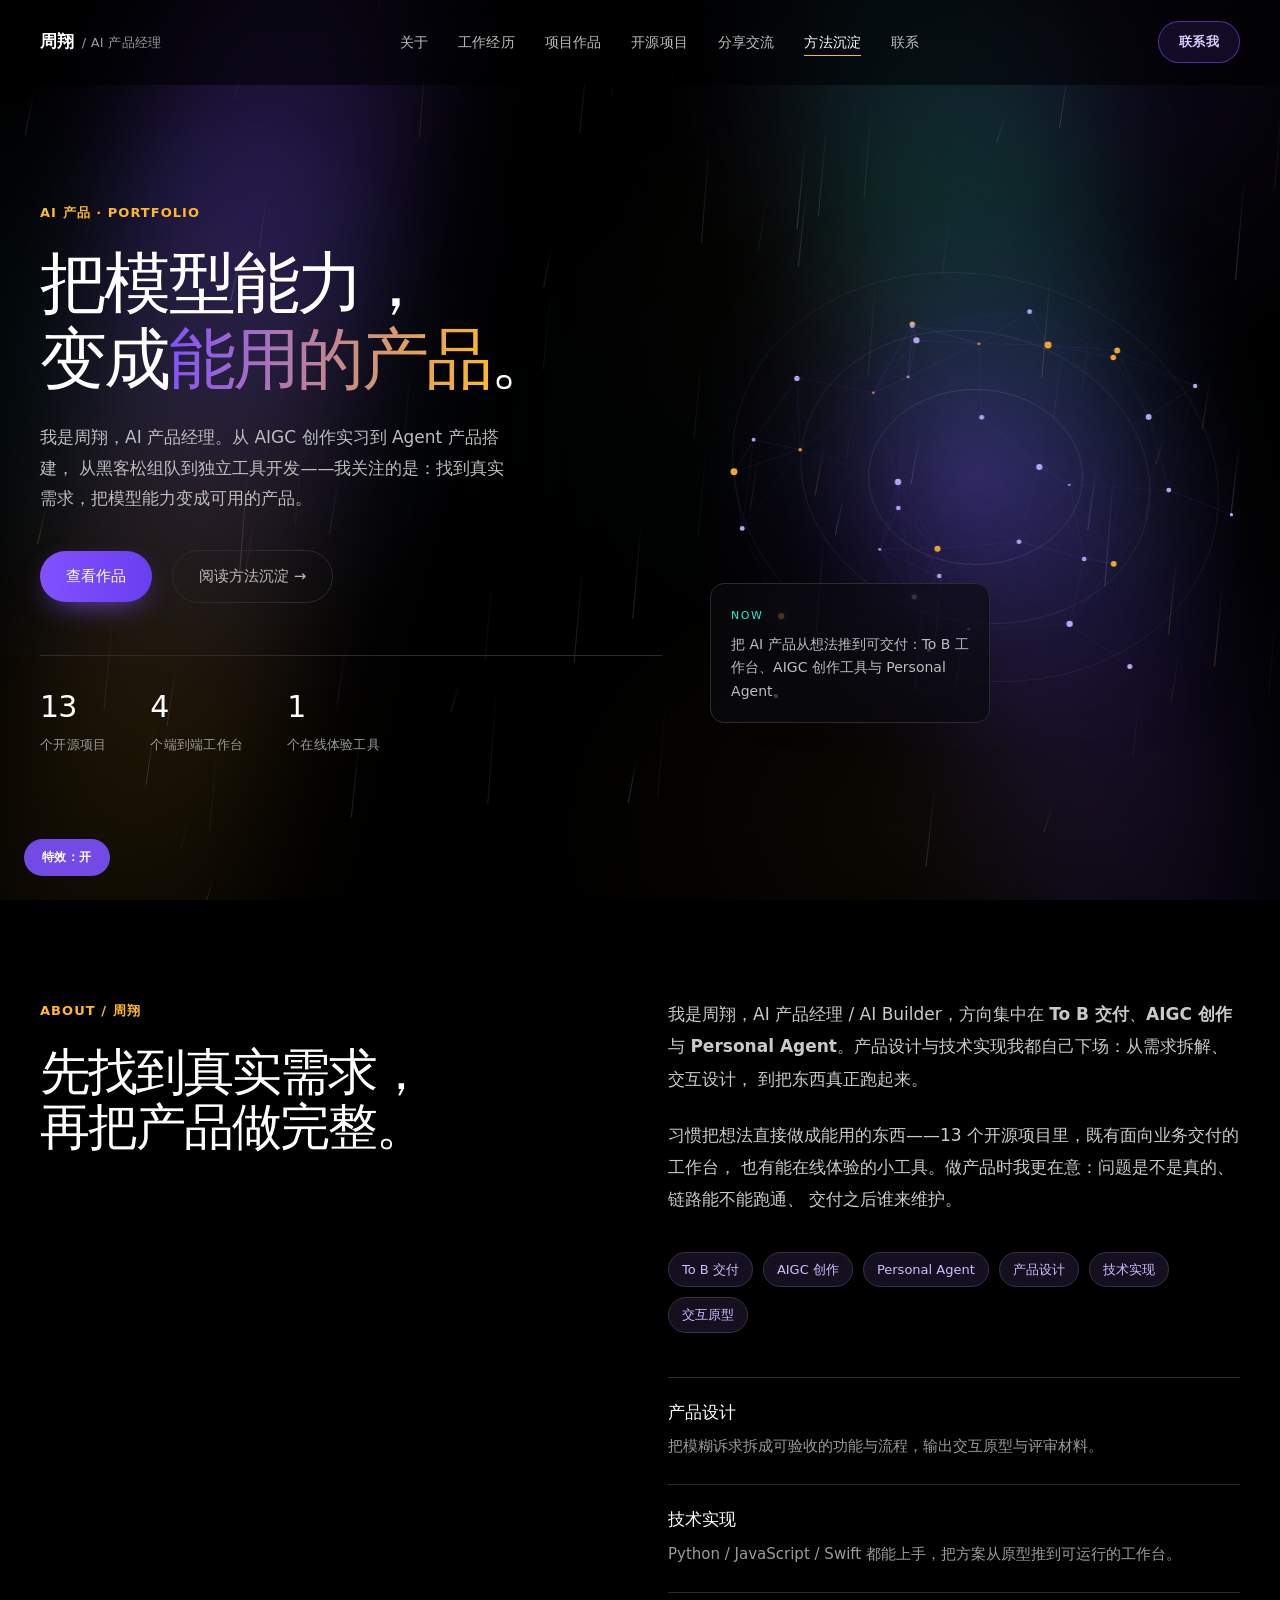
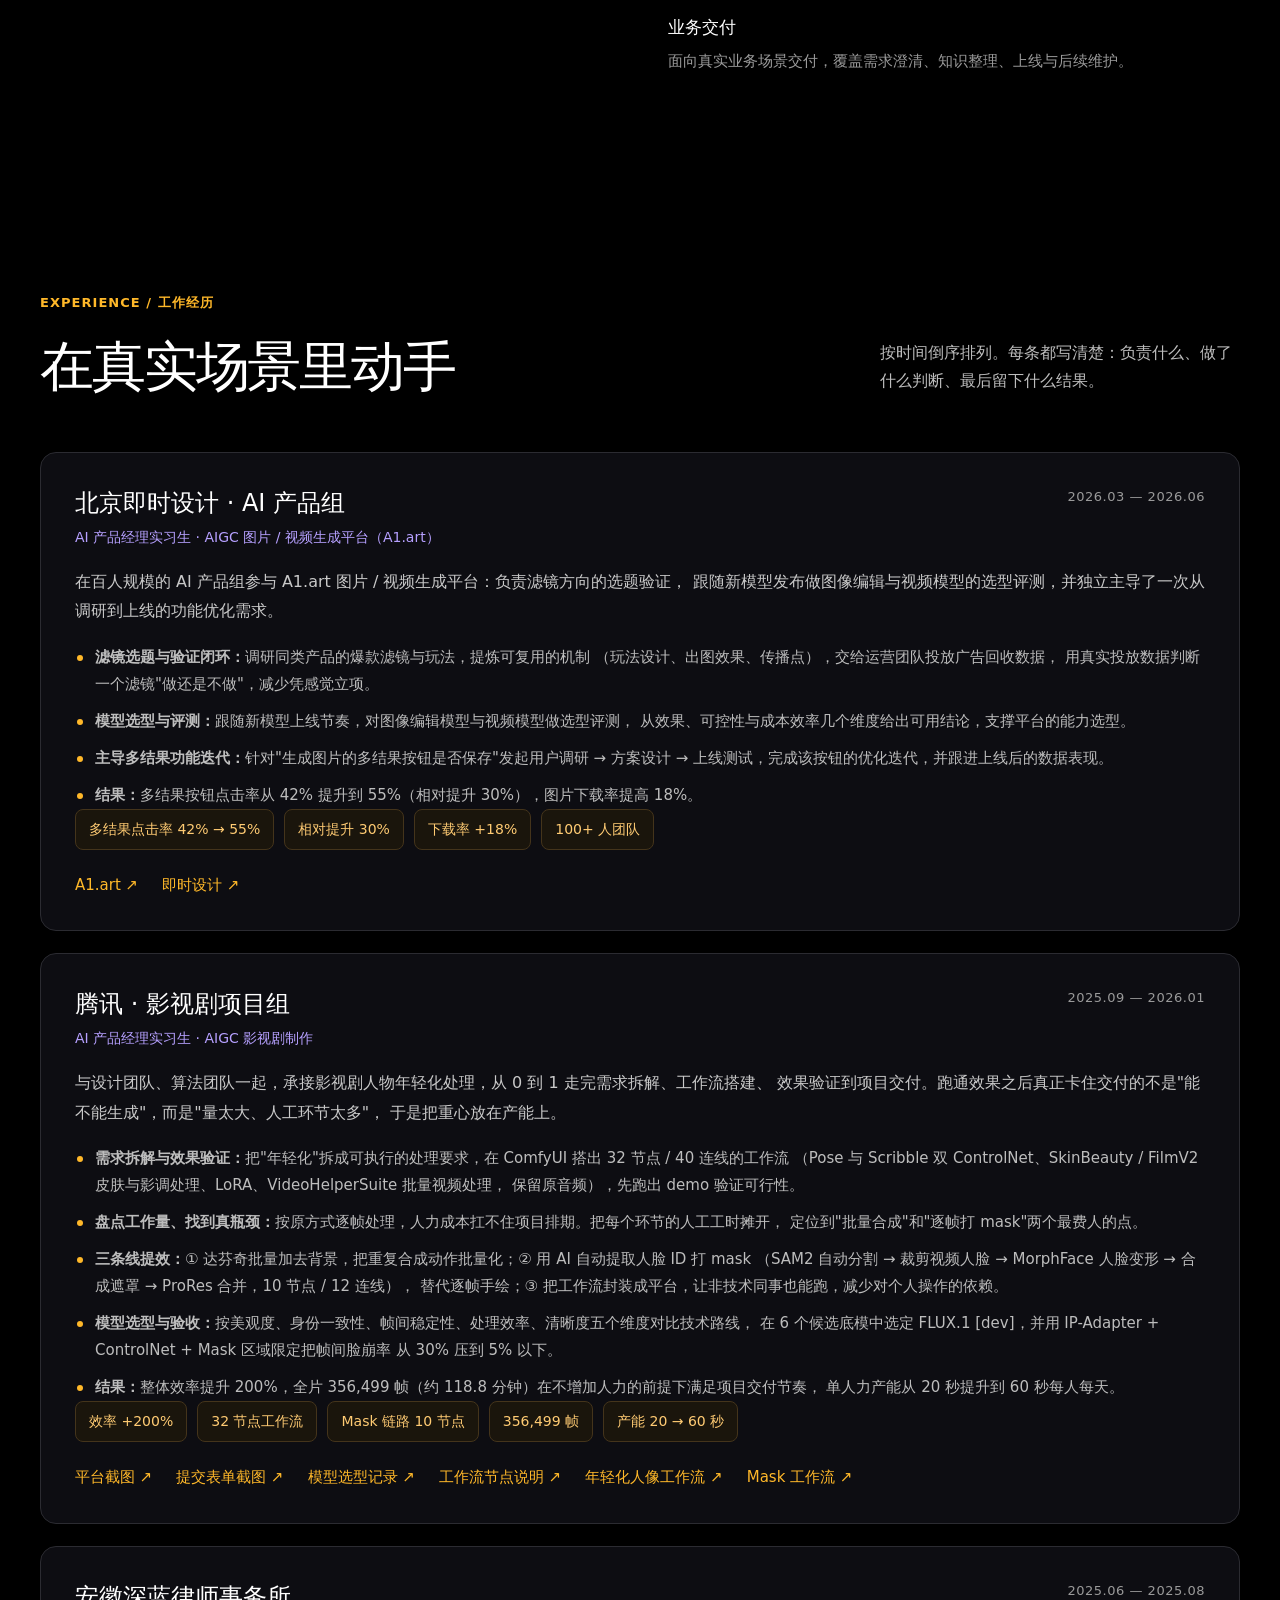
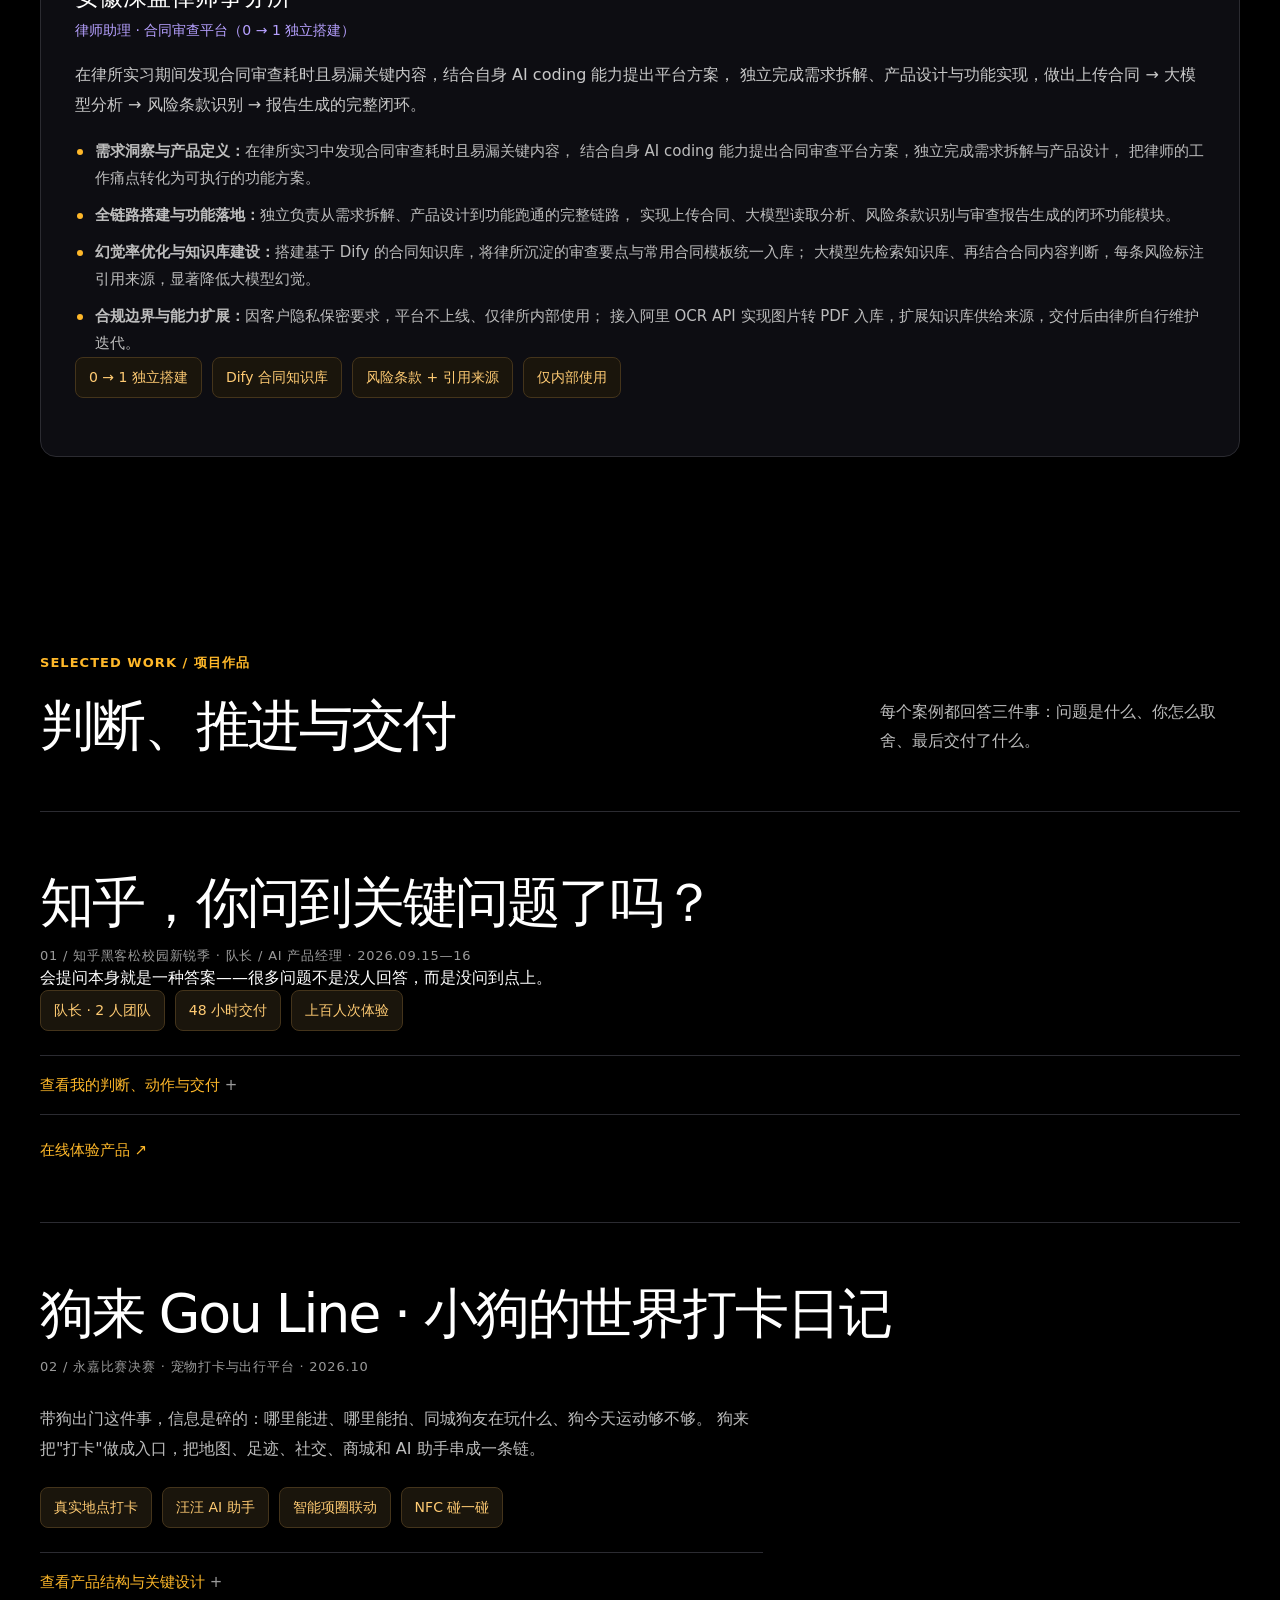
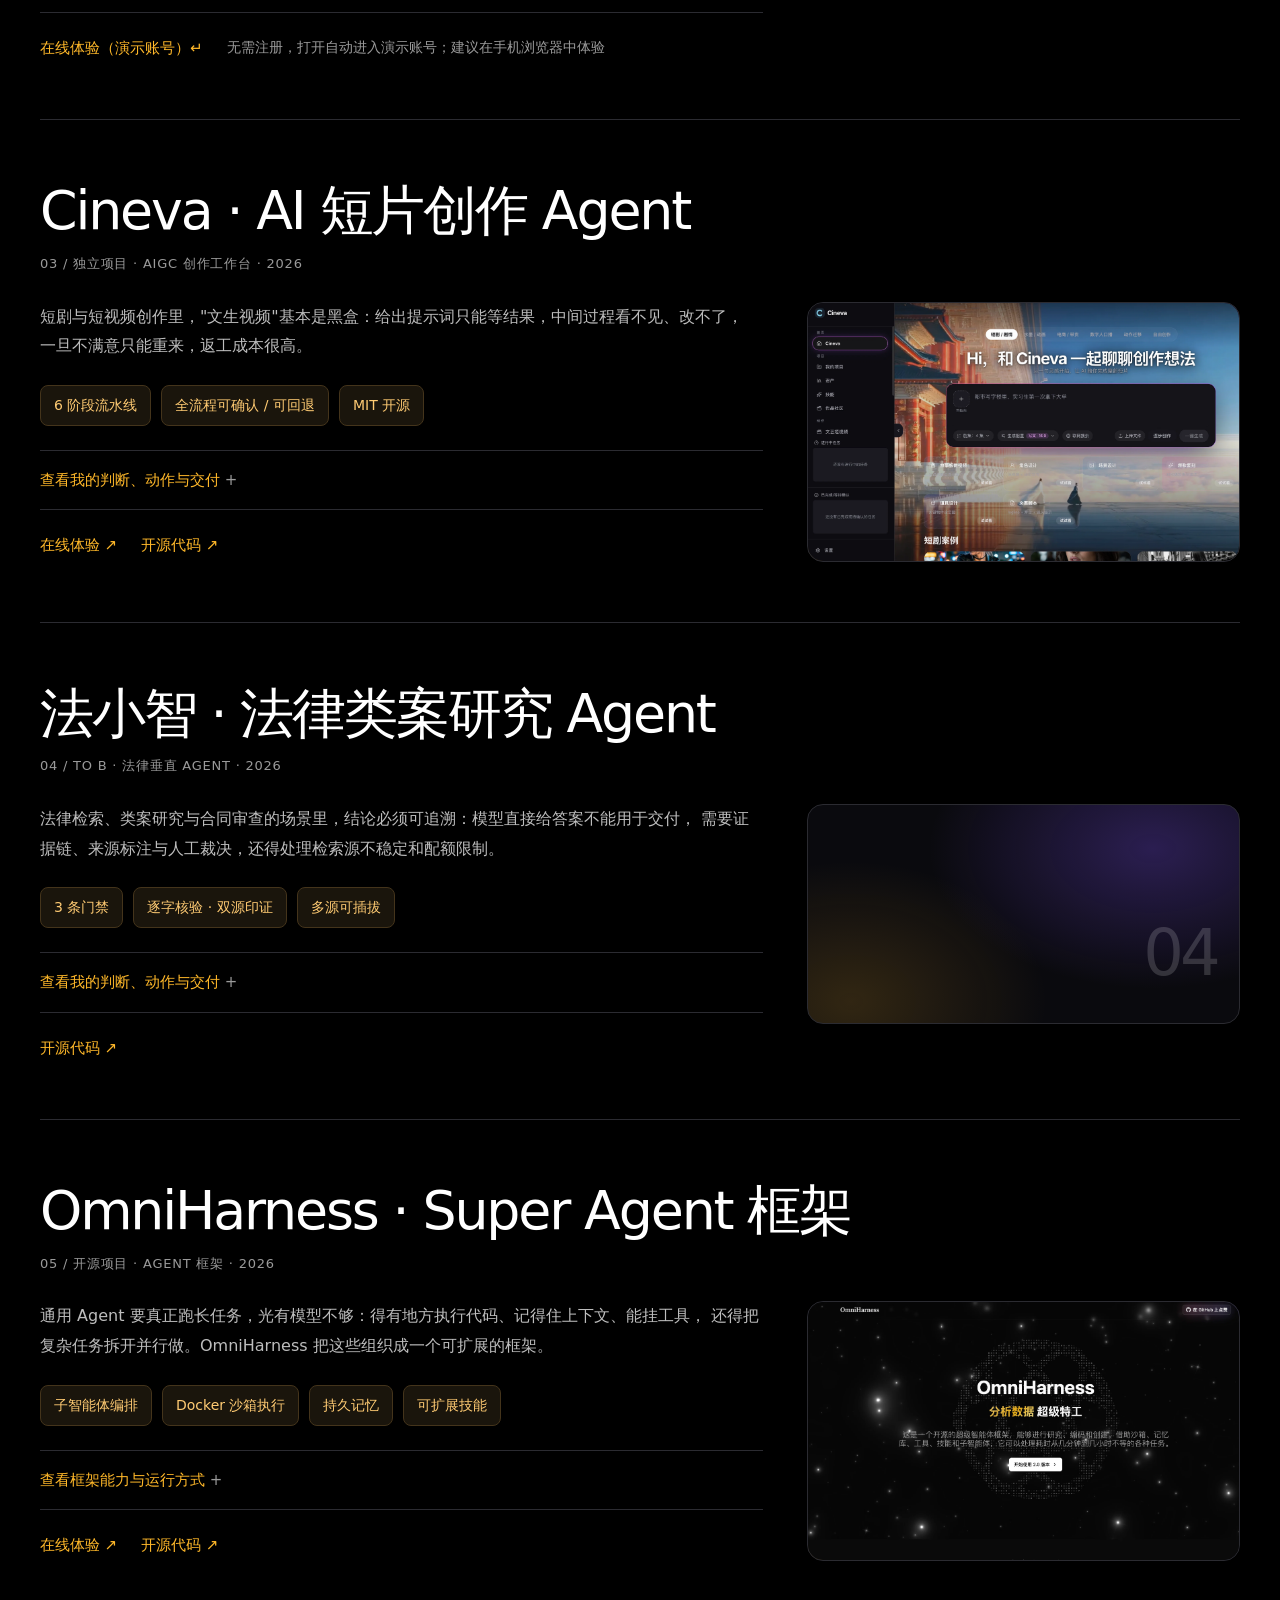
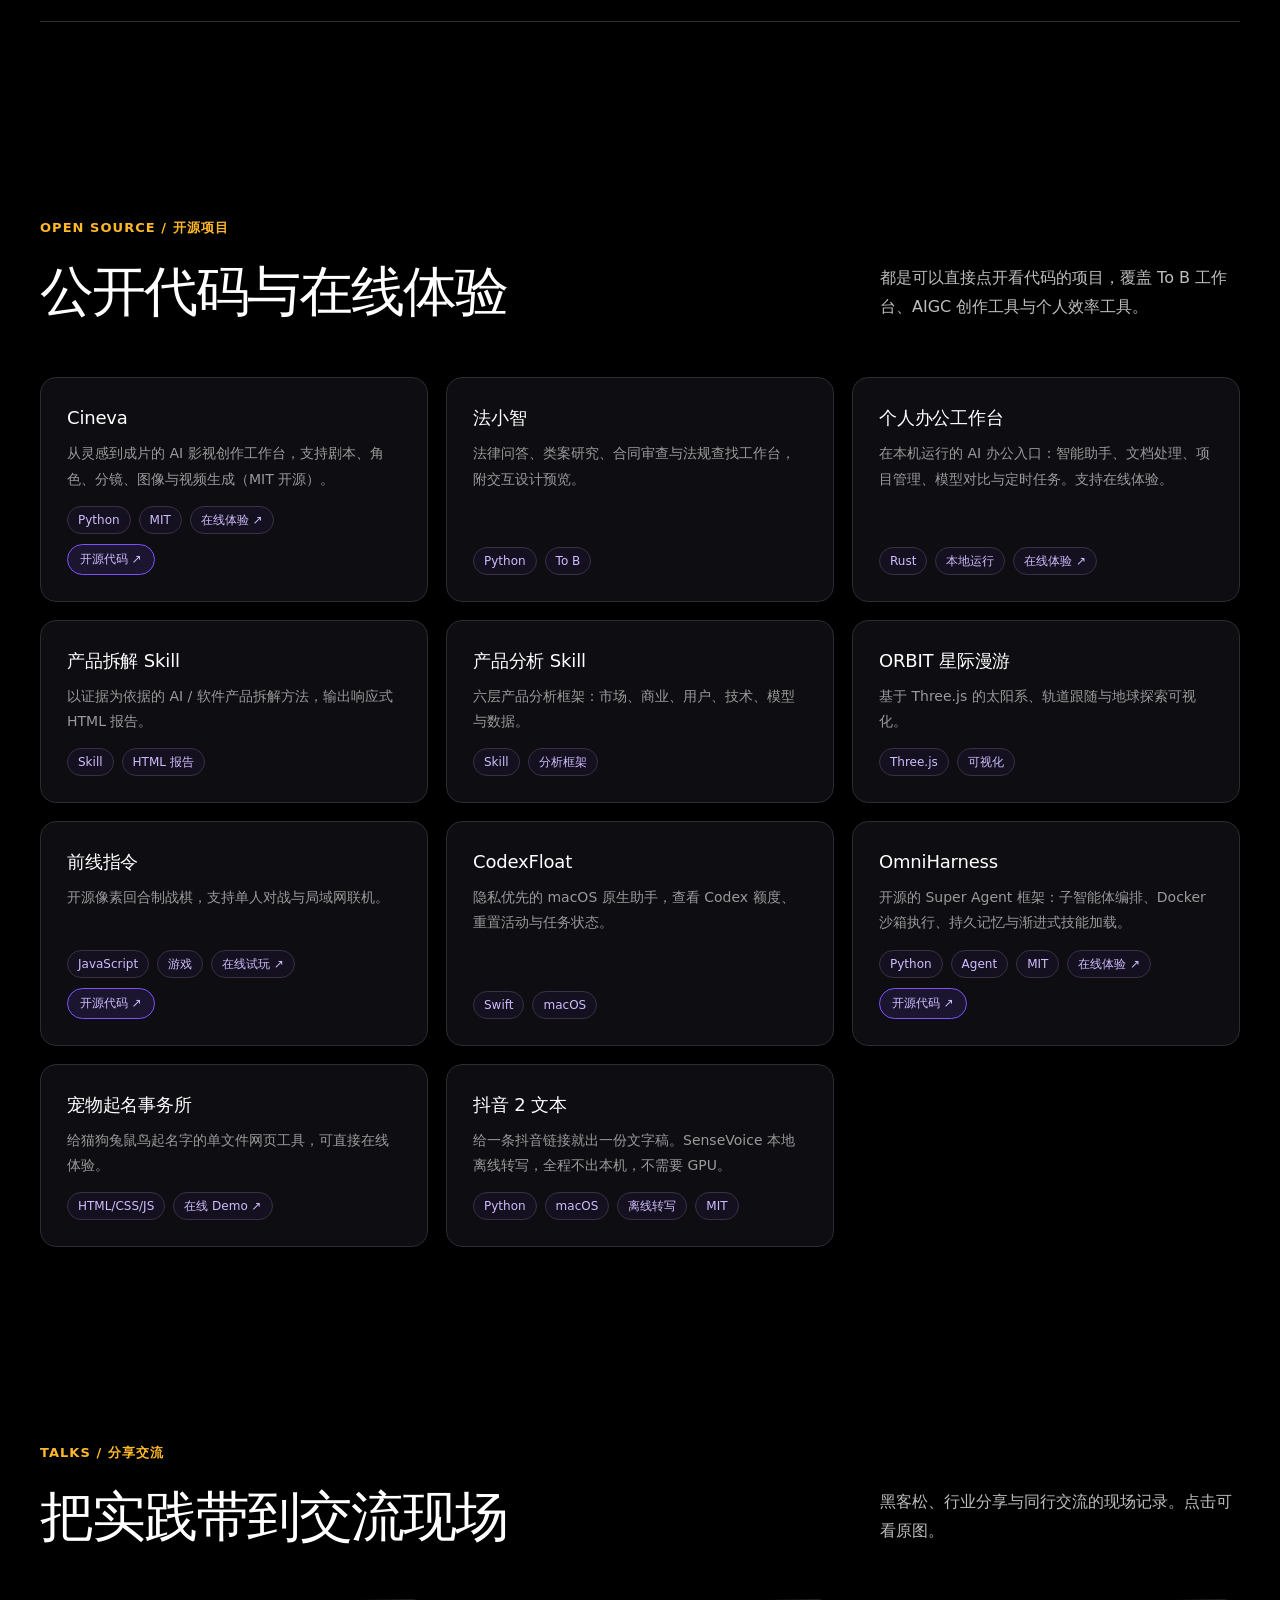
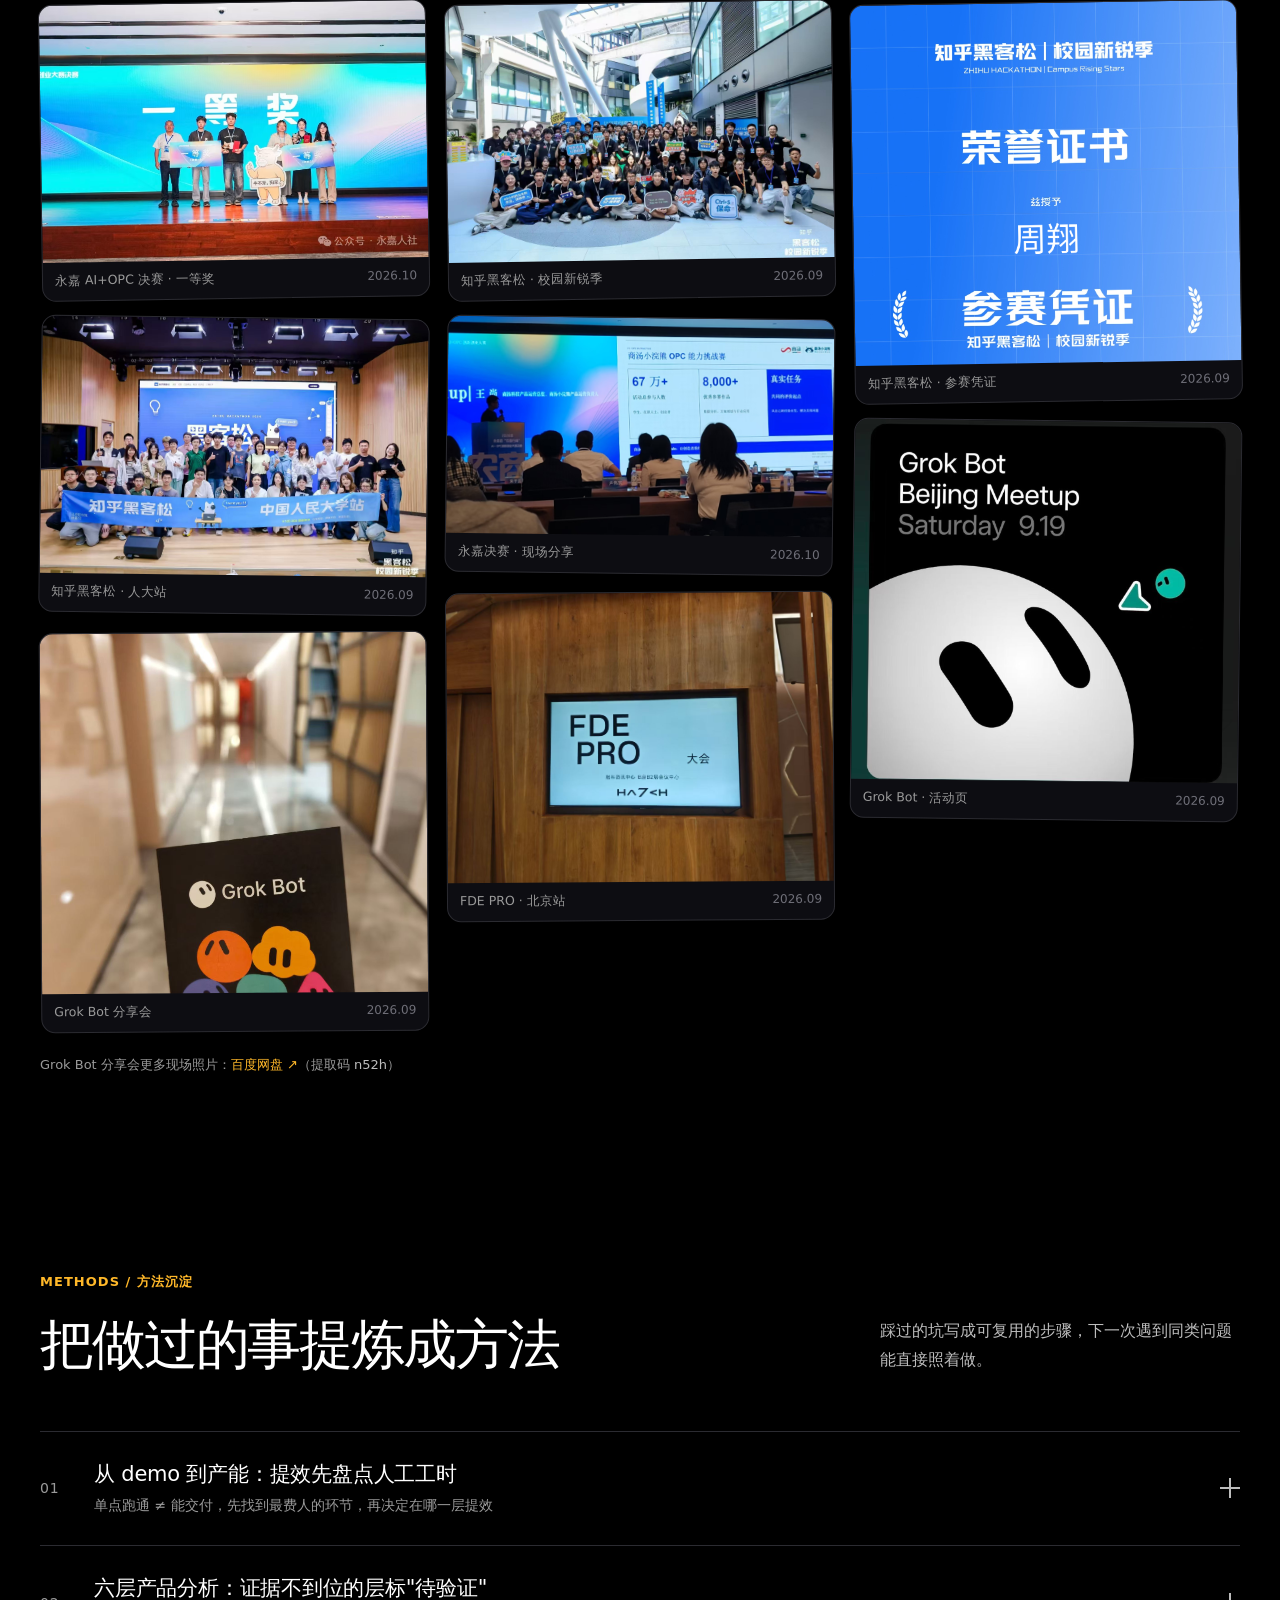
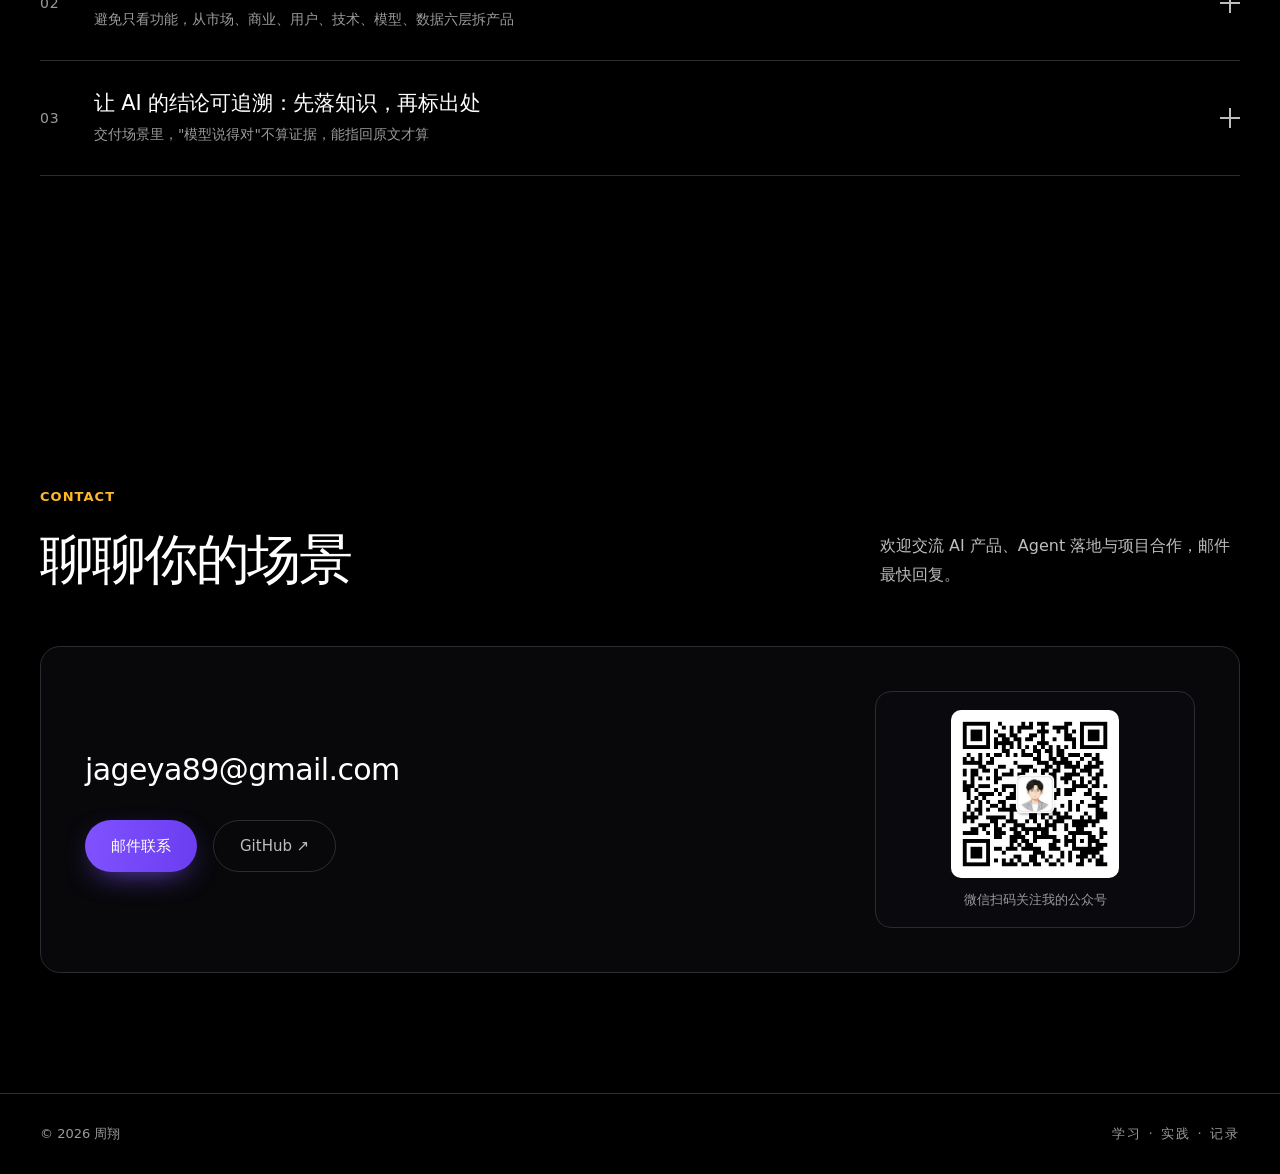
==== commit 168fa264: "方法 04 改用第一张图的五个维度 - 维度对齐：美观度 / 身份一致性 / 帧间稳定性 / 处理效率 / 清晰度 - 每个维度补上可复现的测法（4K 特写放大对比、10 秒抽 20 帧、单位时间帧数" ====
--- a/index.html
+++ b/index.html
@@ -203,8 +203,7 @@
             <li><b>三条线提效：</b>① 达芬奇批量加去背景，把重复合成动作批量化；② 用 AI 自动提取人脸 ID 打 mask
               （SAM2 自动分割 → 裁剪视频人脸 → MorphFace 人脸变形 → 合成遮罩 → ProRes 合并，10 节点 / 12 连线），
               替代逐帧手绘；③ 把工作流封装成平台，让非技术同事也能跑，减少对个人操作的依赖。</li>
-            <li><b>模型选型与验收：</b>按人像质量 30%、提示词遵循 25%、角色一致性 20%、生态成熟度 15%、
-              推理效率 10% 五个维度加权评分，
+            <li><b>模型选型与验收：</b>按美观度、身份一致性、帧间稳定性、处理效率、清晰度五个维度对比技术路线，
               在 6 个候选底模中选定 FLUX.1 [dev]，并用 IP-Adapter + ControlNet + Mask 区域限定把帧间脸崩率
               从 30% 压到 5% 以下。</li>
             <li><b>结果：</b>整体效率提升 200%，全片 356,499 帧（约 118.8 分钟）在不增加人力的前提下满足项目交付节奏，
@@ -762,26 +761,26 @@
           <button class="note-head" aria-expanded="false">
             <span class="note-index">04</span>
             <span class="note-title">
-              <strong>模型选型：五维加权，权重跟着业务风险走</strong>
-              <em>先定怎么测，再决定选哪个——否则只是在比"谁看起来顺眼"</em>
+              <strong>模型选型：五个维度对比技术路线，先定通过条件</strong>
+              <em>维度不来自榜单，来自这类项目最怕哪里出错</em>
             </span>
             <span class="note-toggle" aria-hidden="true"></span>
           </button>
           <div class="note-content">
             <div>
-              <p><b>五个维度与权重：</b>人像质量 30%（皮肤质感、细节还原、4K 放大后有没有糊和 AI 伪影）→
-                提示词遵循 25%（"减龄到 25 岁"是不是真的 25 岁、多条件叠加会不会丢）→
-                角色一致性 20%（相邻帧是不是同一个人、侧脸 / 遮挡 / 弱光下崩不崩）→
-                生态成熟度 15%（LoRA、ControlNet、ComfyUI 节点与社区资源）→
-                推理效率 10%（单位时间的处理量）。</p>
-              <p><b>每个维度都要有可复现的测法：</b>同一段 4K 正面特写跑完 100% 放大对比；
-                取一段 10 秒连续镜头抽 20 帧看脸的变化幅度；参考 DPG-Bench / GenEval 这类公开分数做交叉验证
-                （FLUX.1 约 83.84 / 0.78，SDXL 约 76 / 0.62）；查 Civitai 与 GitHub 的资源数量，
-                再实际搭一遍工作流看顺不顺。</p>
-              <p><b>核心约束：</b>权重不是平均分——它对应业务最怕出错的环节（人像项目里质量与一致性占一半）。
-                先定标准再跑分，避免"跑完再找理由"；每个失败案例必须对应一条优化建议。</p>
-              <p><b>选型不是终点：</b>选定后要补短板。用 IP-Adapter 保身份、ControlNet 约束线稿与姿态、
-                Mask 限定区域，把帧间脸崩率从 30% 压到 5% 以下，模型才算真正落地。</p>
+              <p><b>五个维度：</b>美观度 → 身份一致性 → 帧间稳定性 → 处理效率 → 清晰度。
+                每个维度都要有可复现的测法，否则打分只是印象。</p>
+              <p><b>美观度：</b>同一段 4K 正面特写跑完 100% 放大对比——皮肤质感、毛孔细纹还在不在，
+                还是一键磨皮变塑料脸。</p>
+              <p><b>身份一致性：</b>处理后还认不认得出是原演员；侧脸、遮挡、弱光下会不会换人。</p>
+              <p><b>帧间稳定性：</b>取一段 10 秒连续镜头抽 20 帧，看脸的变化幅度——相邻帧是不是同一个人。
+                这一项最能暴露"单帧好看、连起来就崩"的模型。</p>
+              <p><b>处理效率：</b>单位时间能处理多少帧，直接决定能不能按期交付（本项目从 20 秒 / 人 / 天提到 60 秒）。</p>
+              <p><b>清晰度：</b>发丝、睫毛、皮肤纹理的还原度；4K 放大后有没有糊、有没有 AI 伪影。</p>
+              <p><b>核心约束：</b>先定标准再跑分，避免"跑完再找理由"；权重按项目最怕出错的环节定
+                （人像项目里美观度与身份一致性优先）；每个失败案例必须对应一条优化建议。</p>
+              <p><b>选型不是终点：</b>选定底模后要补短板——用 IP-Adapter 保身份、ControlNet 约束线稿与姿态、
+                Mask 限定重绘区域，把帧间脸崩率从 30% 压到 5% 以下，模型才算真正落地。</p>
               <p><b>适用边界：</b>适合有明确验收要求的选型；纯探索阶段不必先建评测体系，先跑通再补标准。</p>
             </div>
           </div>
